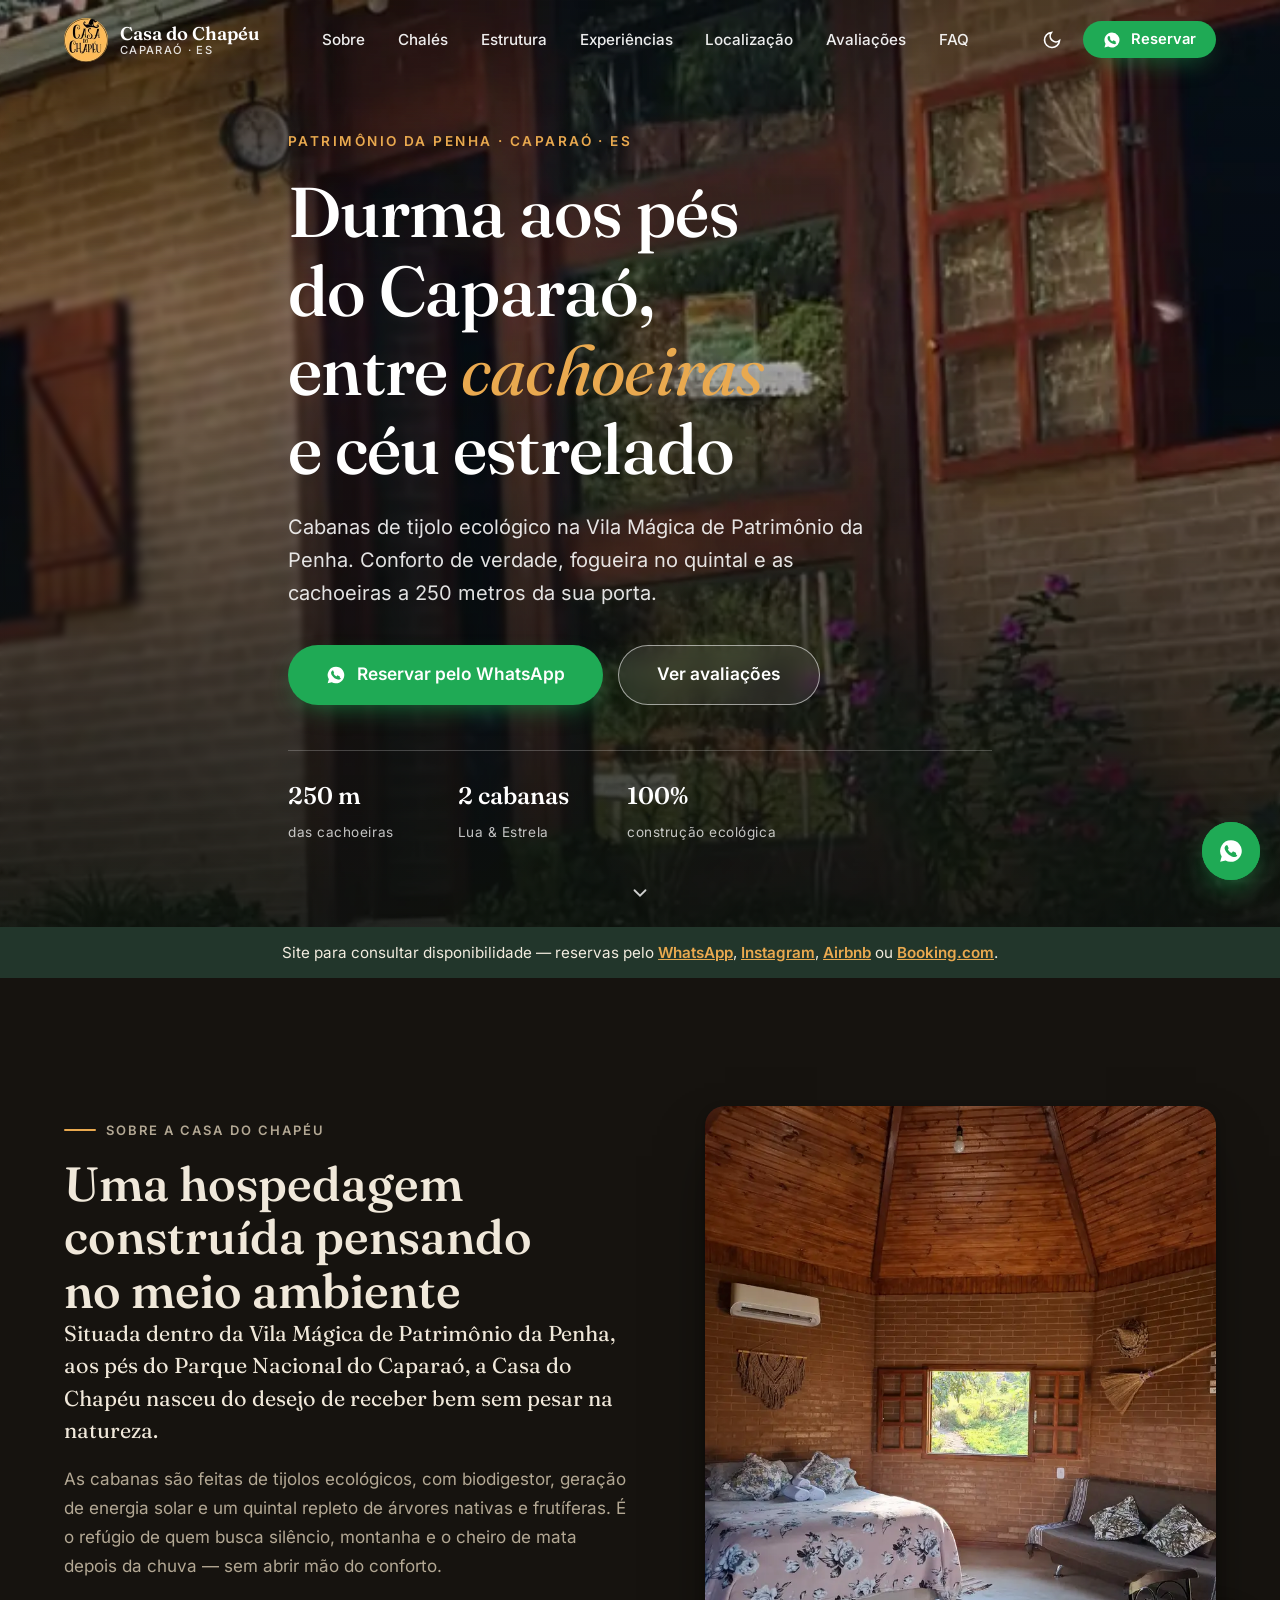
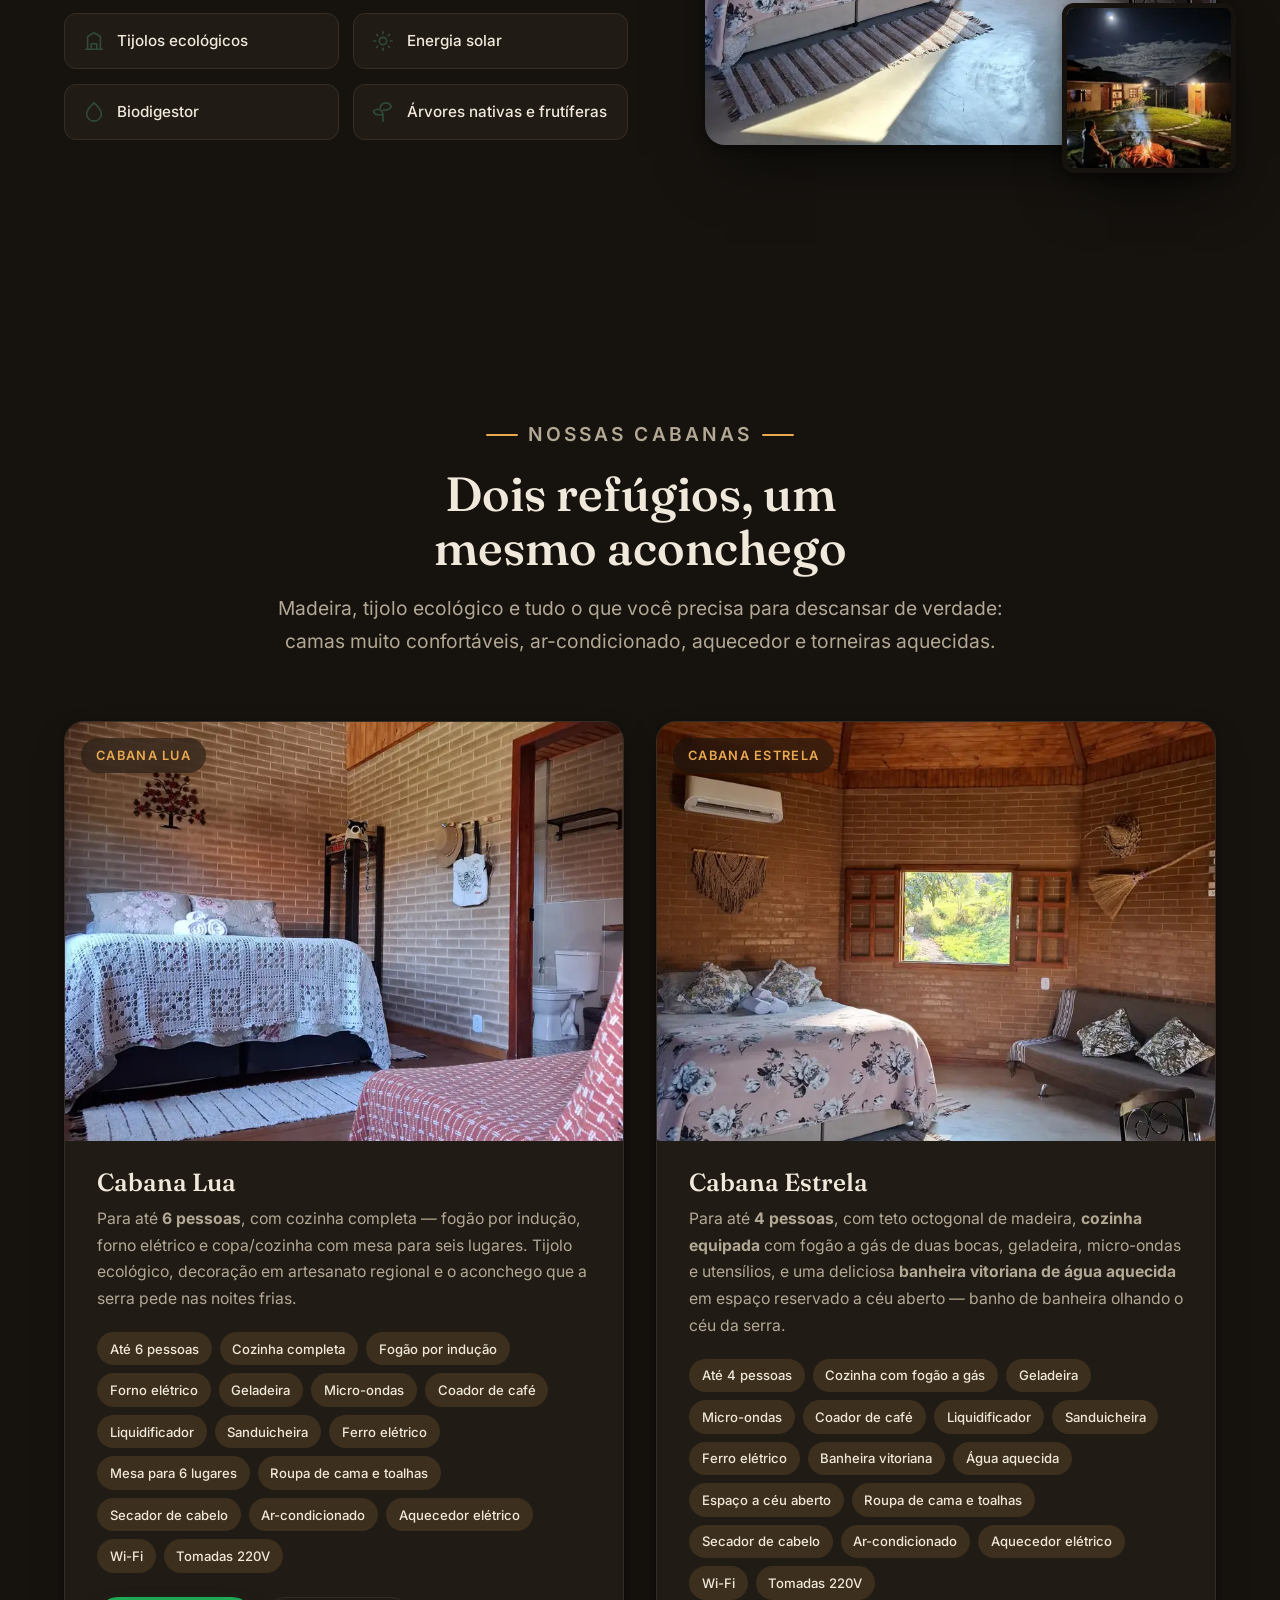
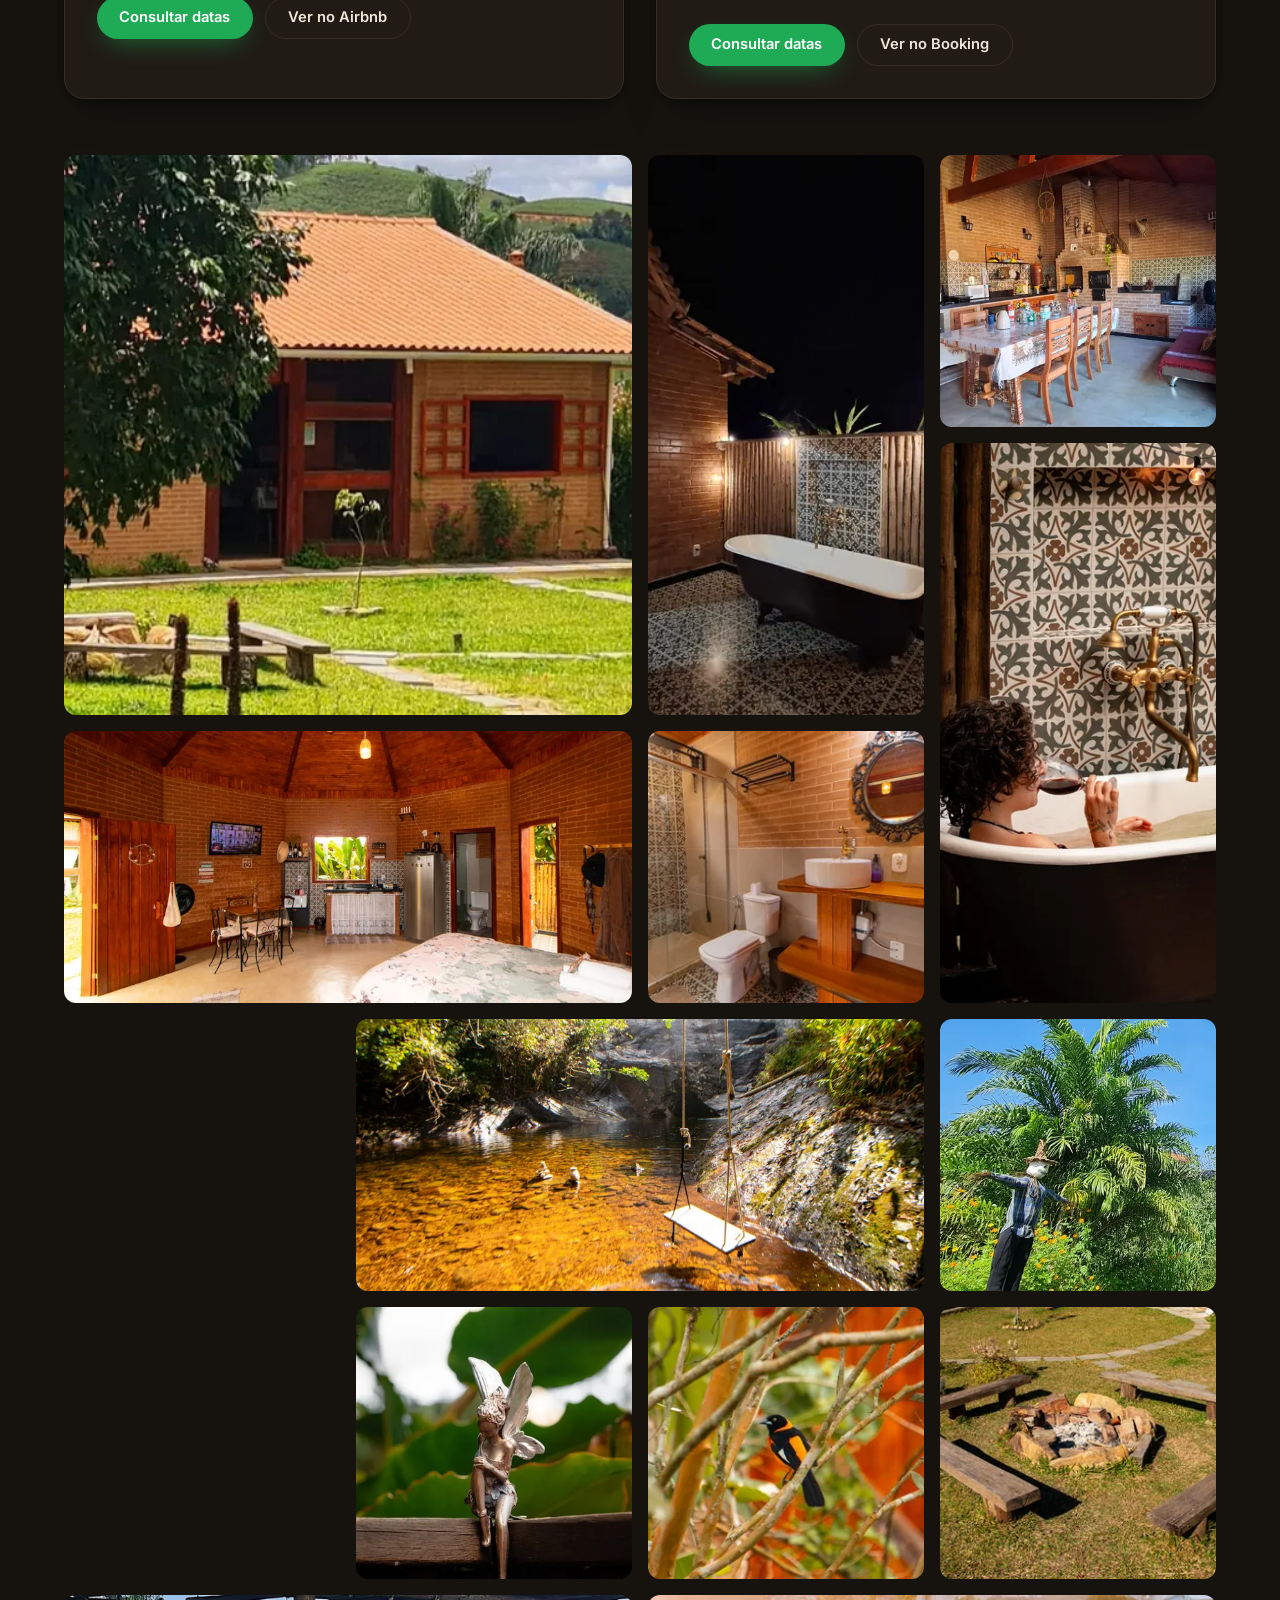
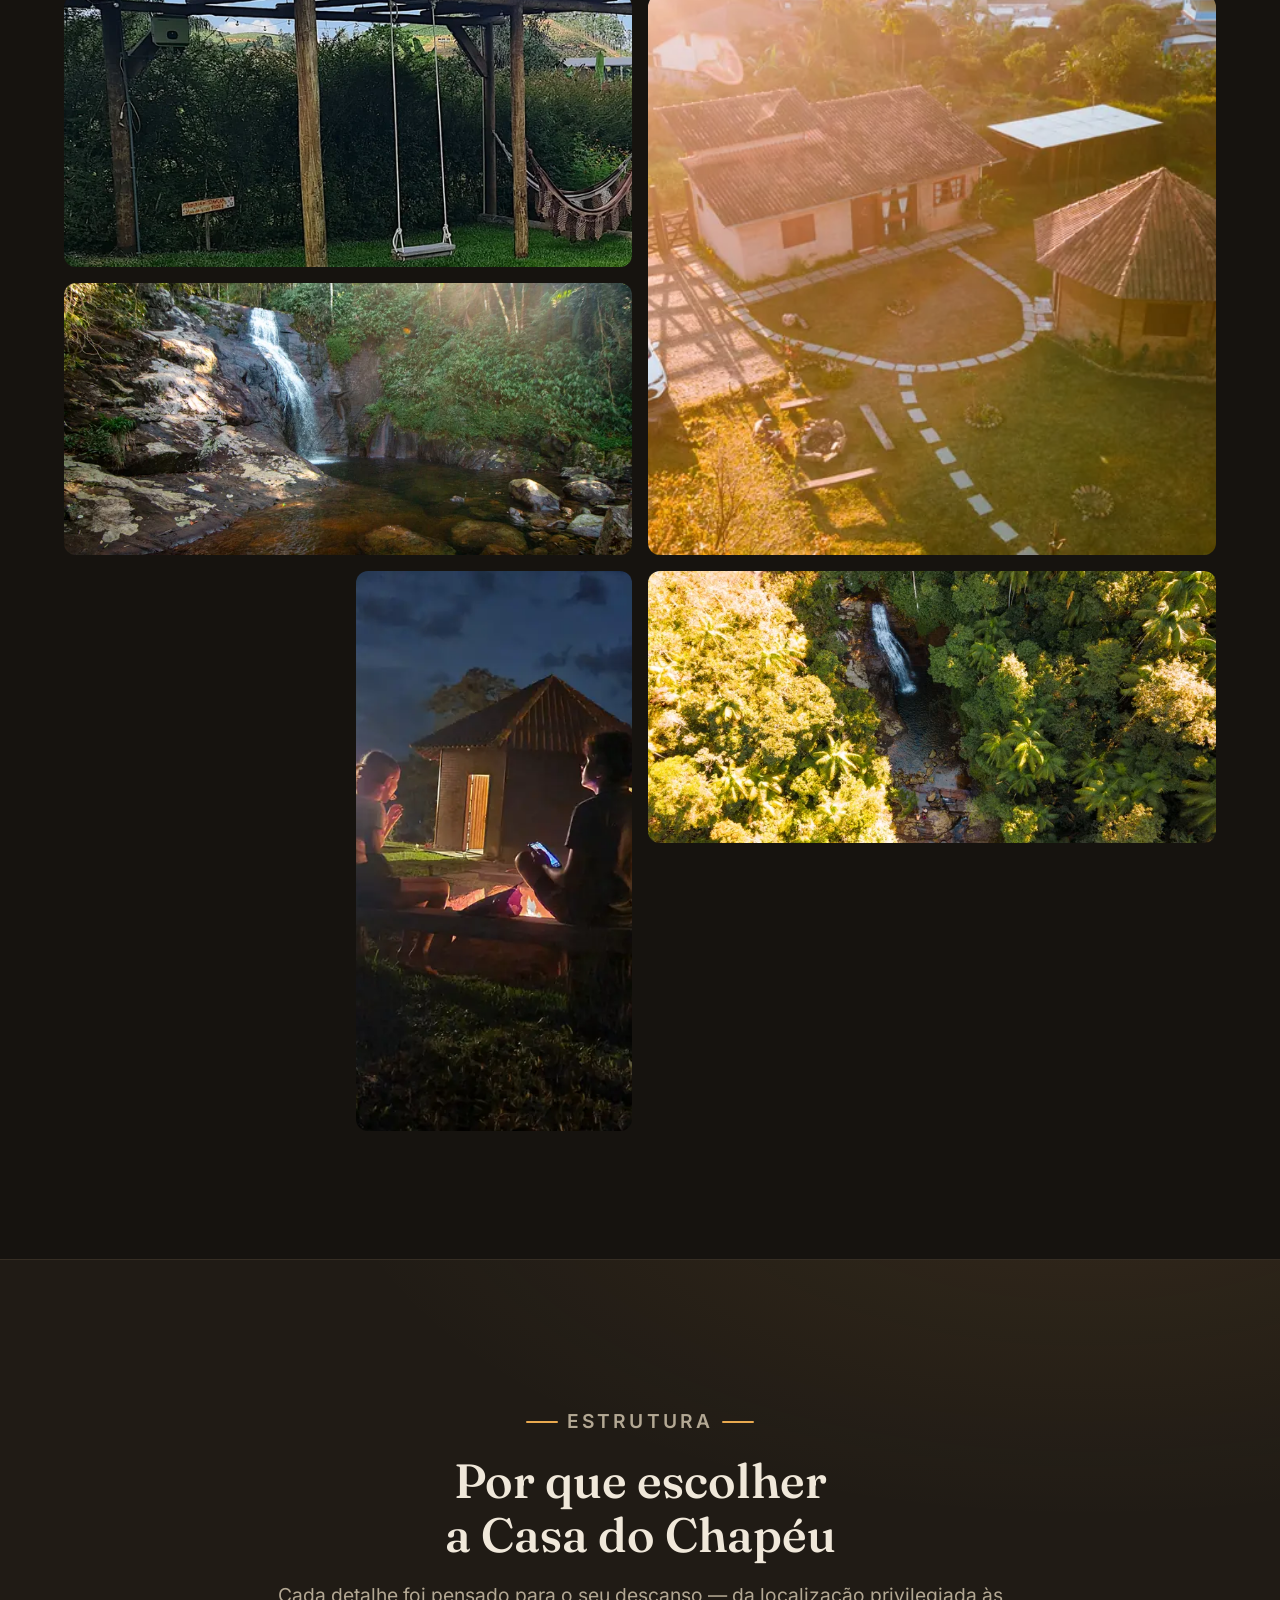
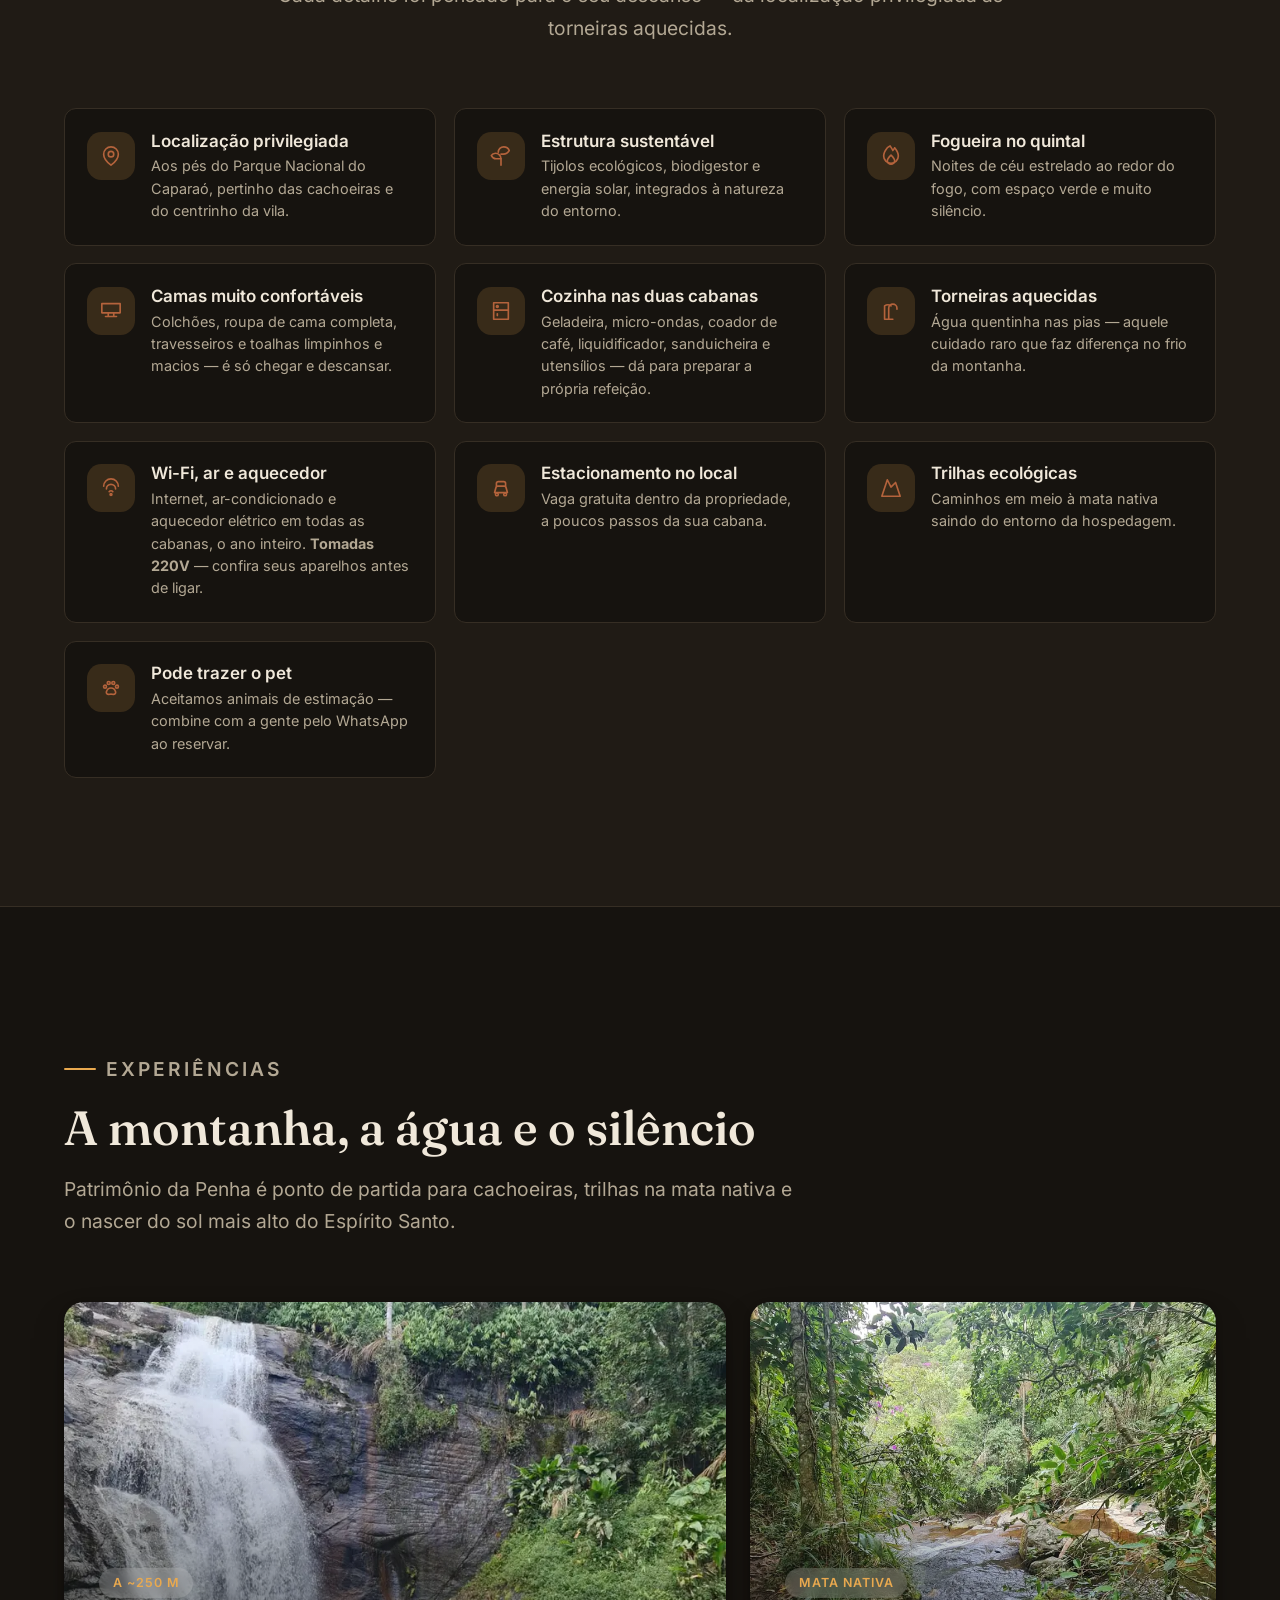
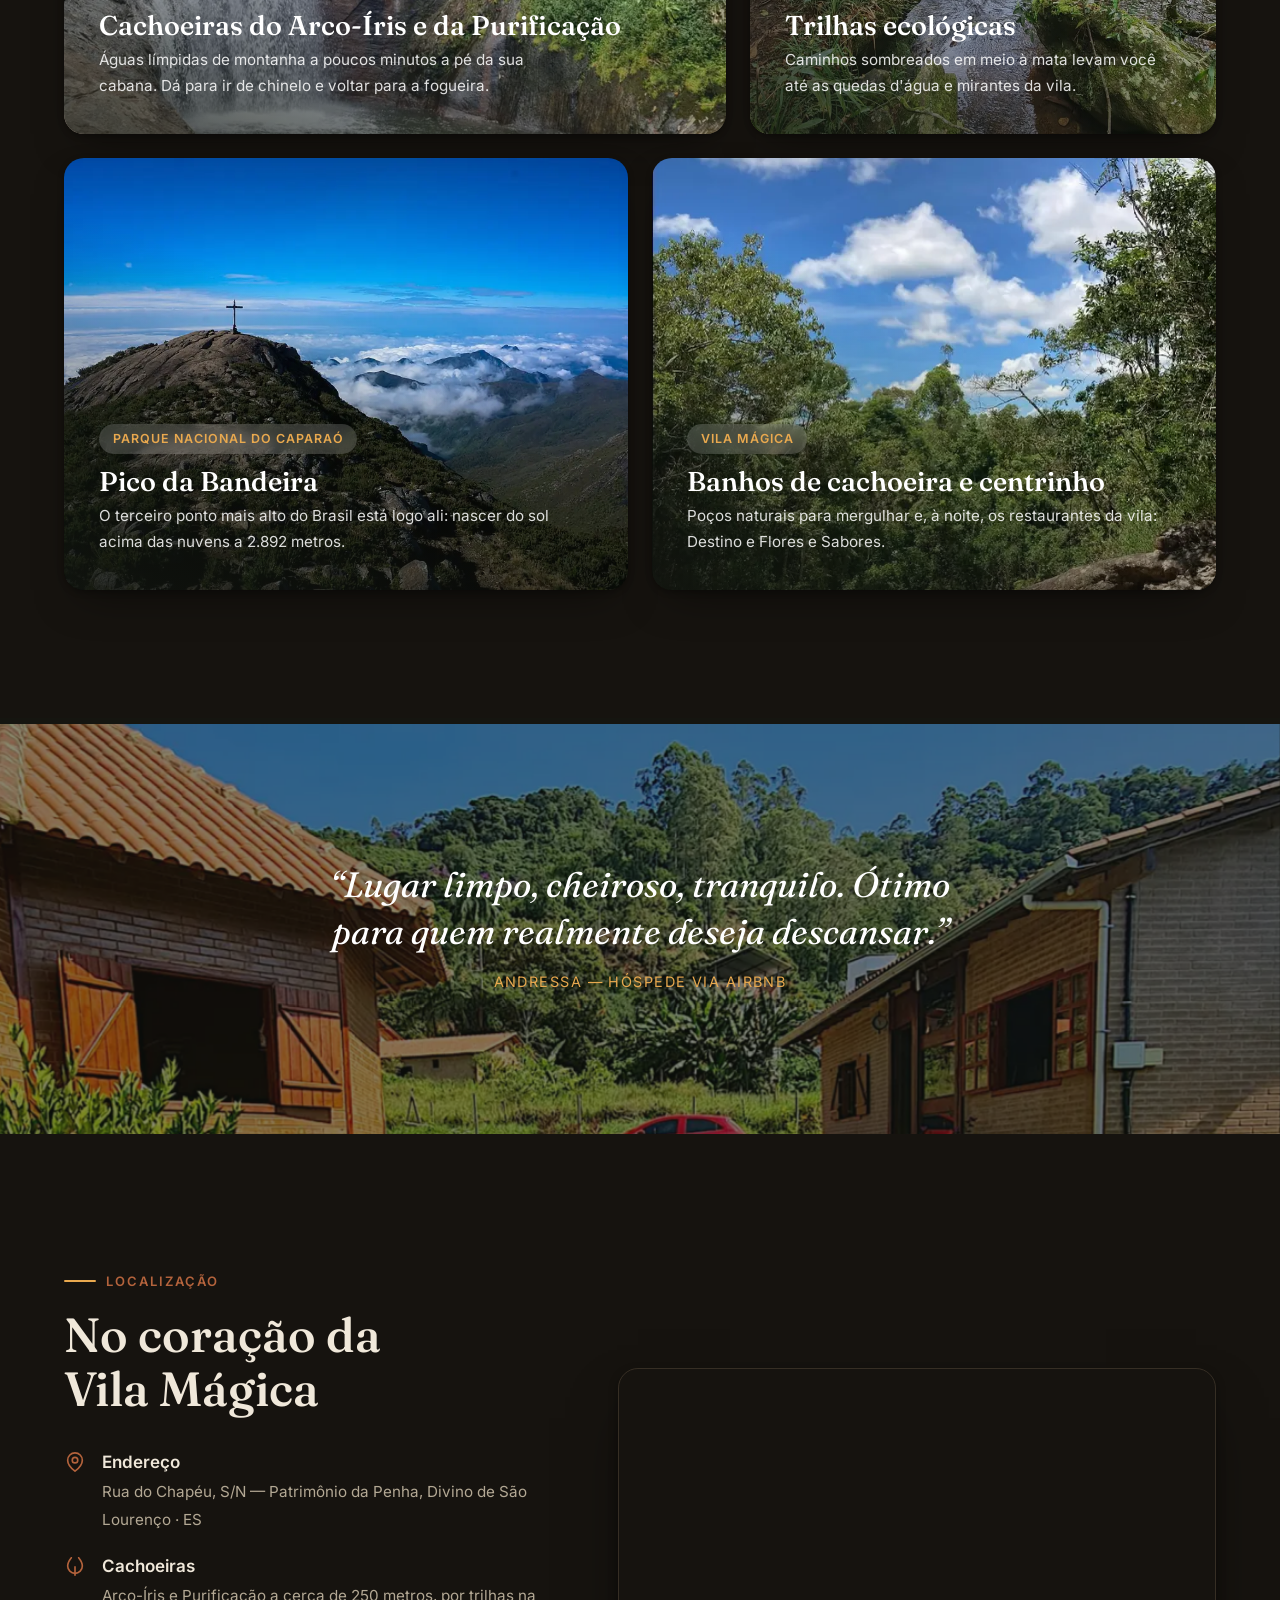
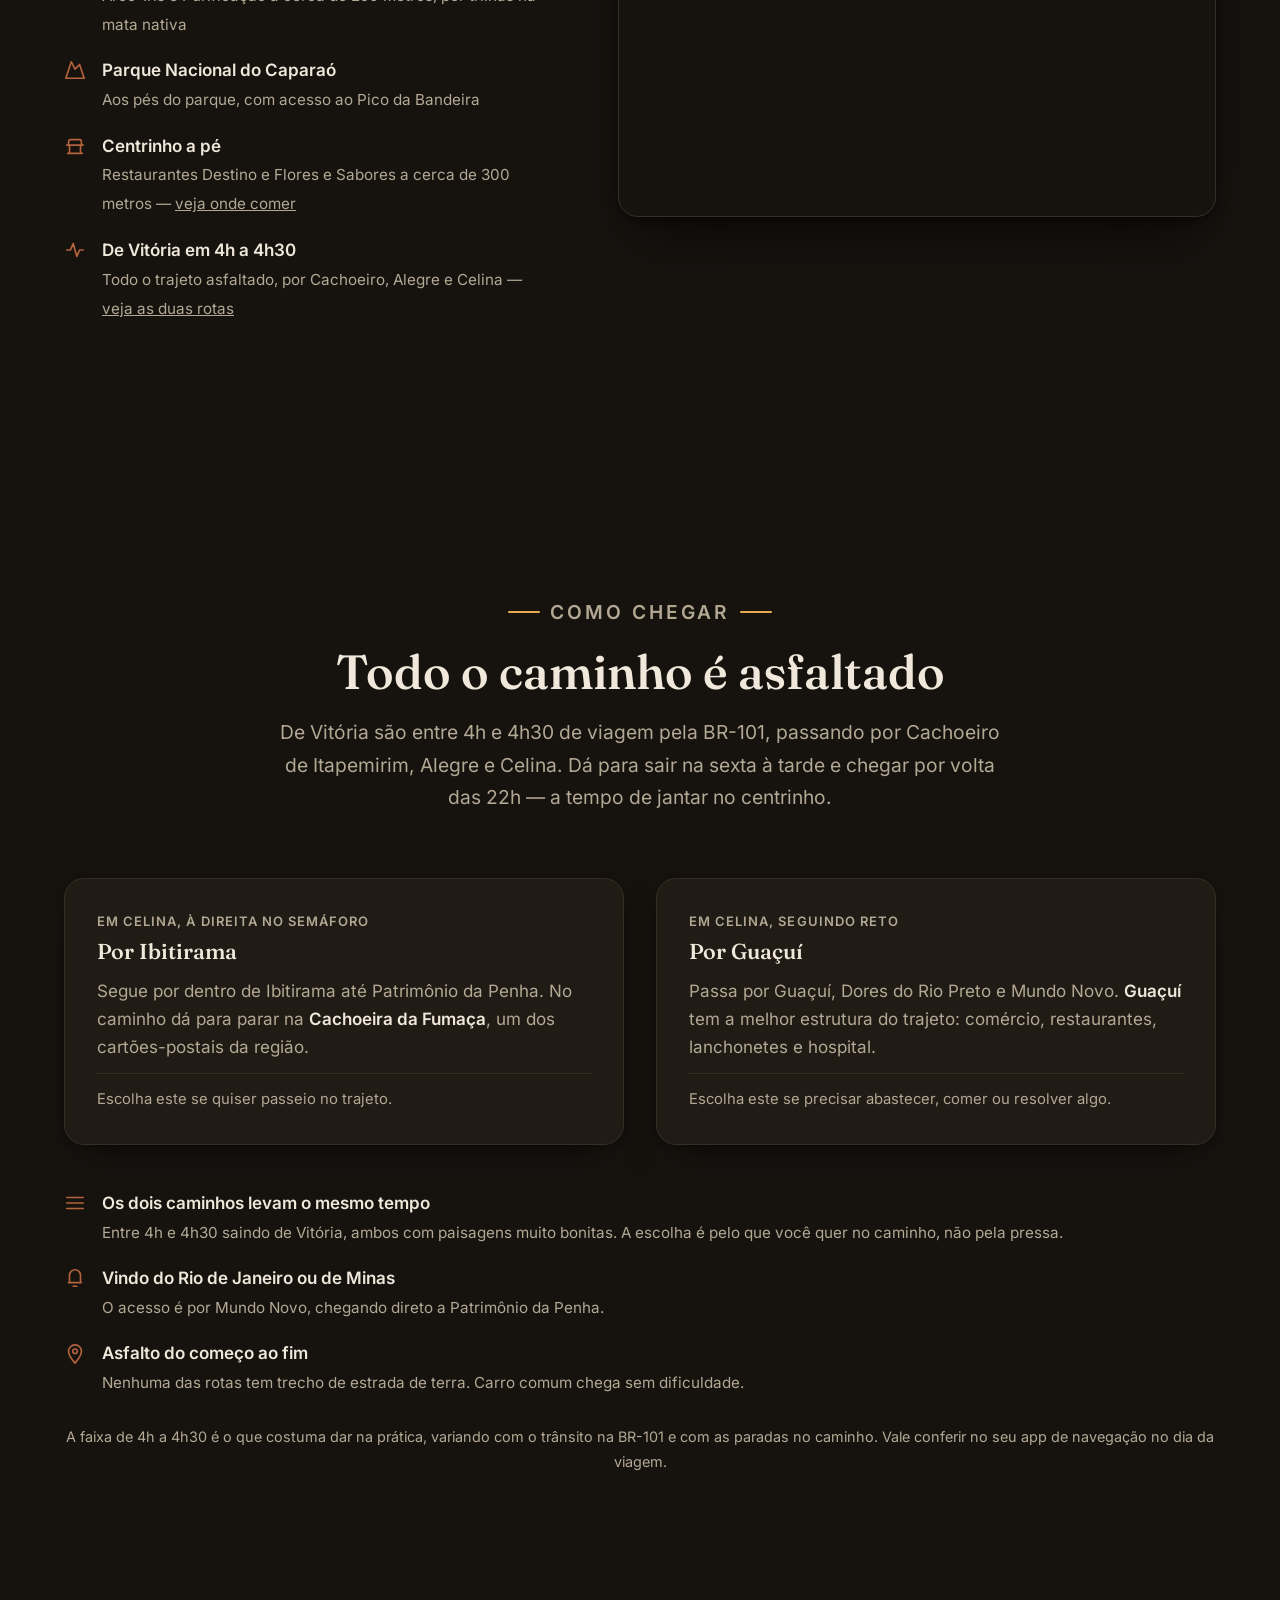
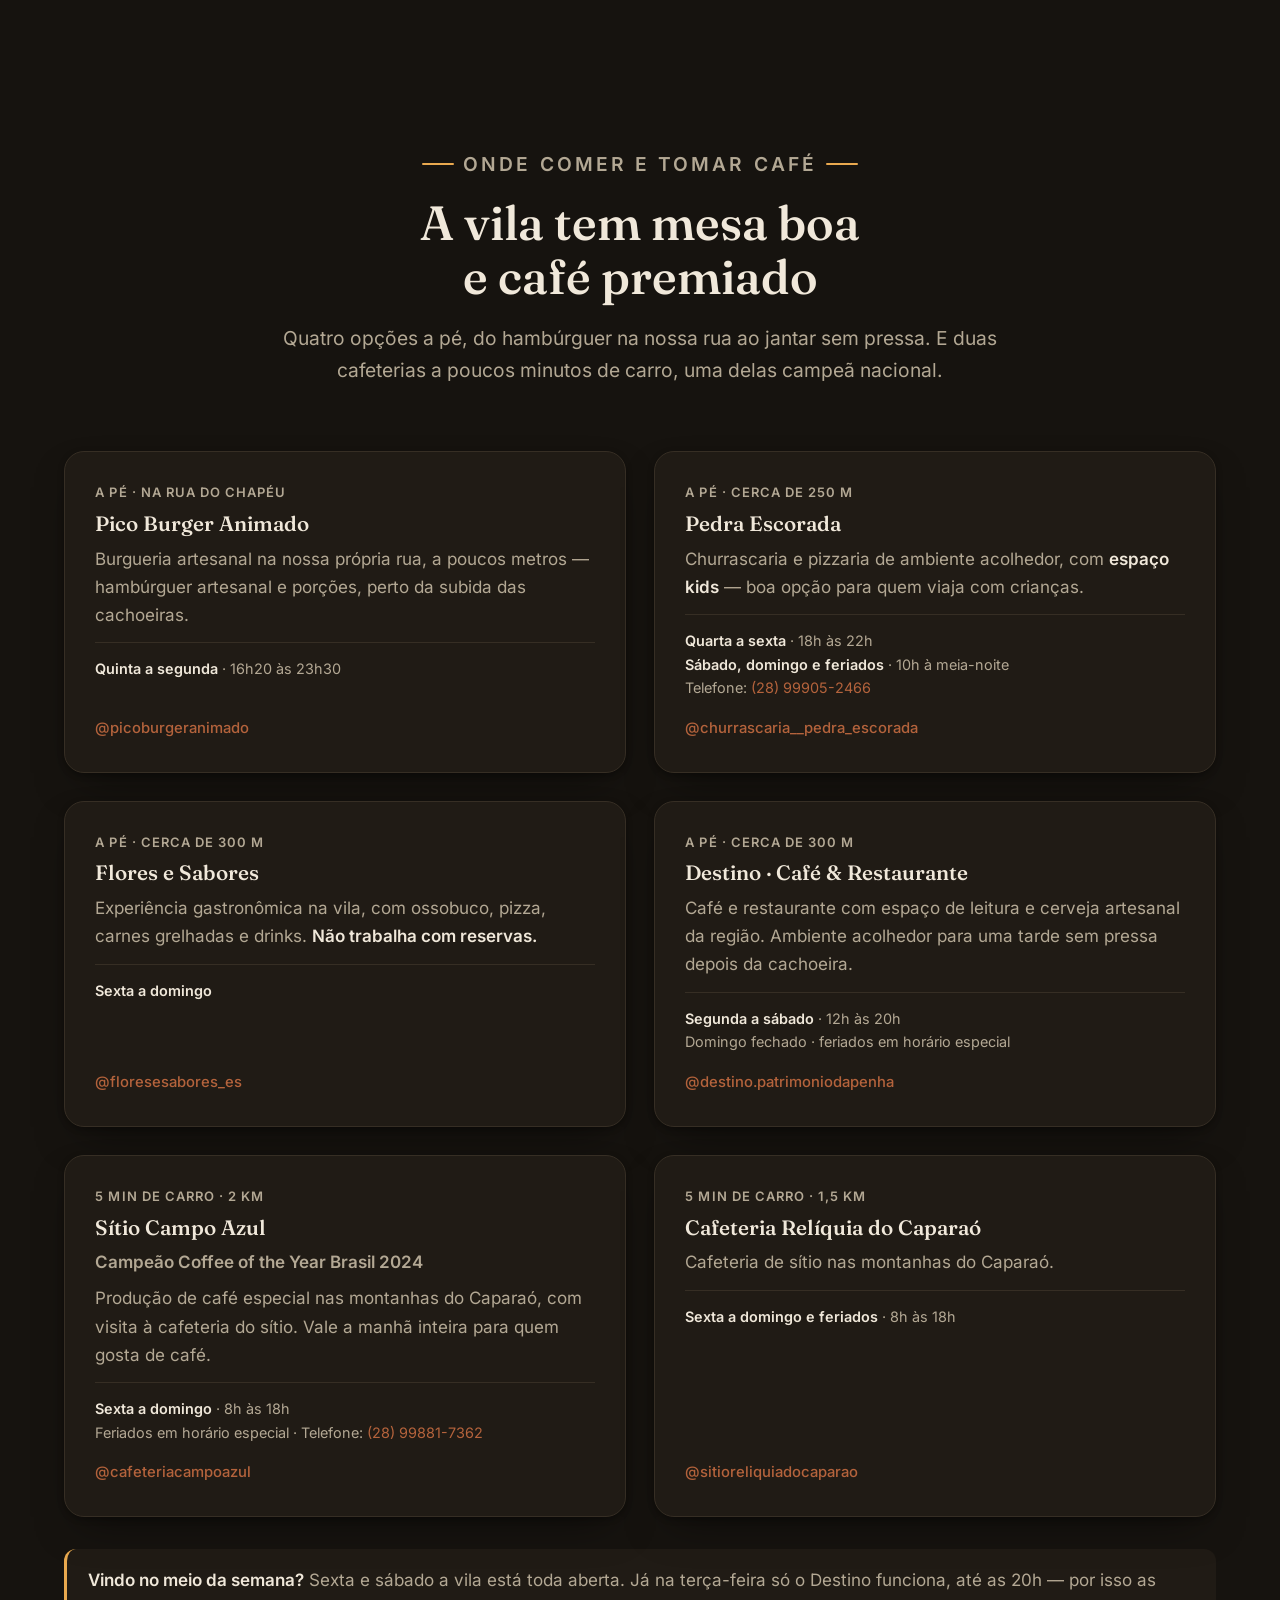
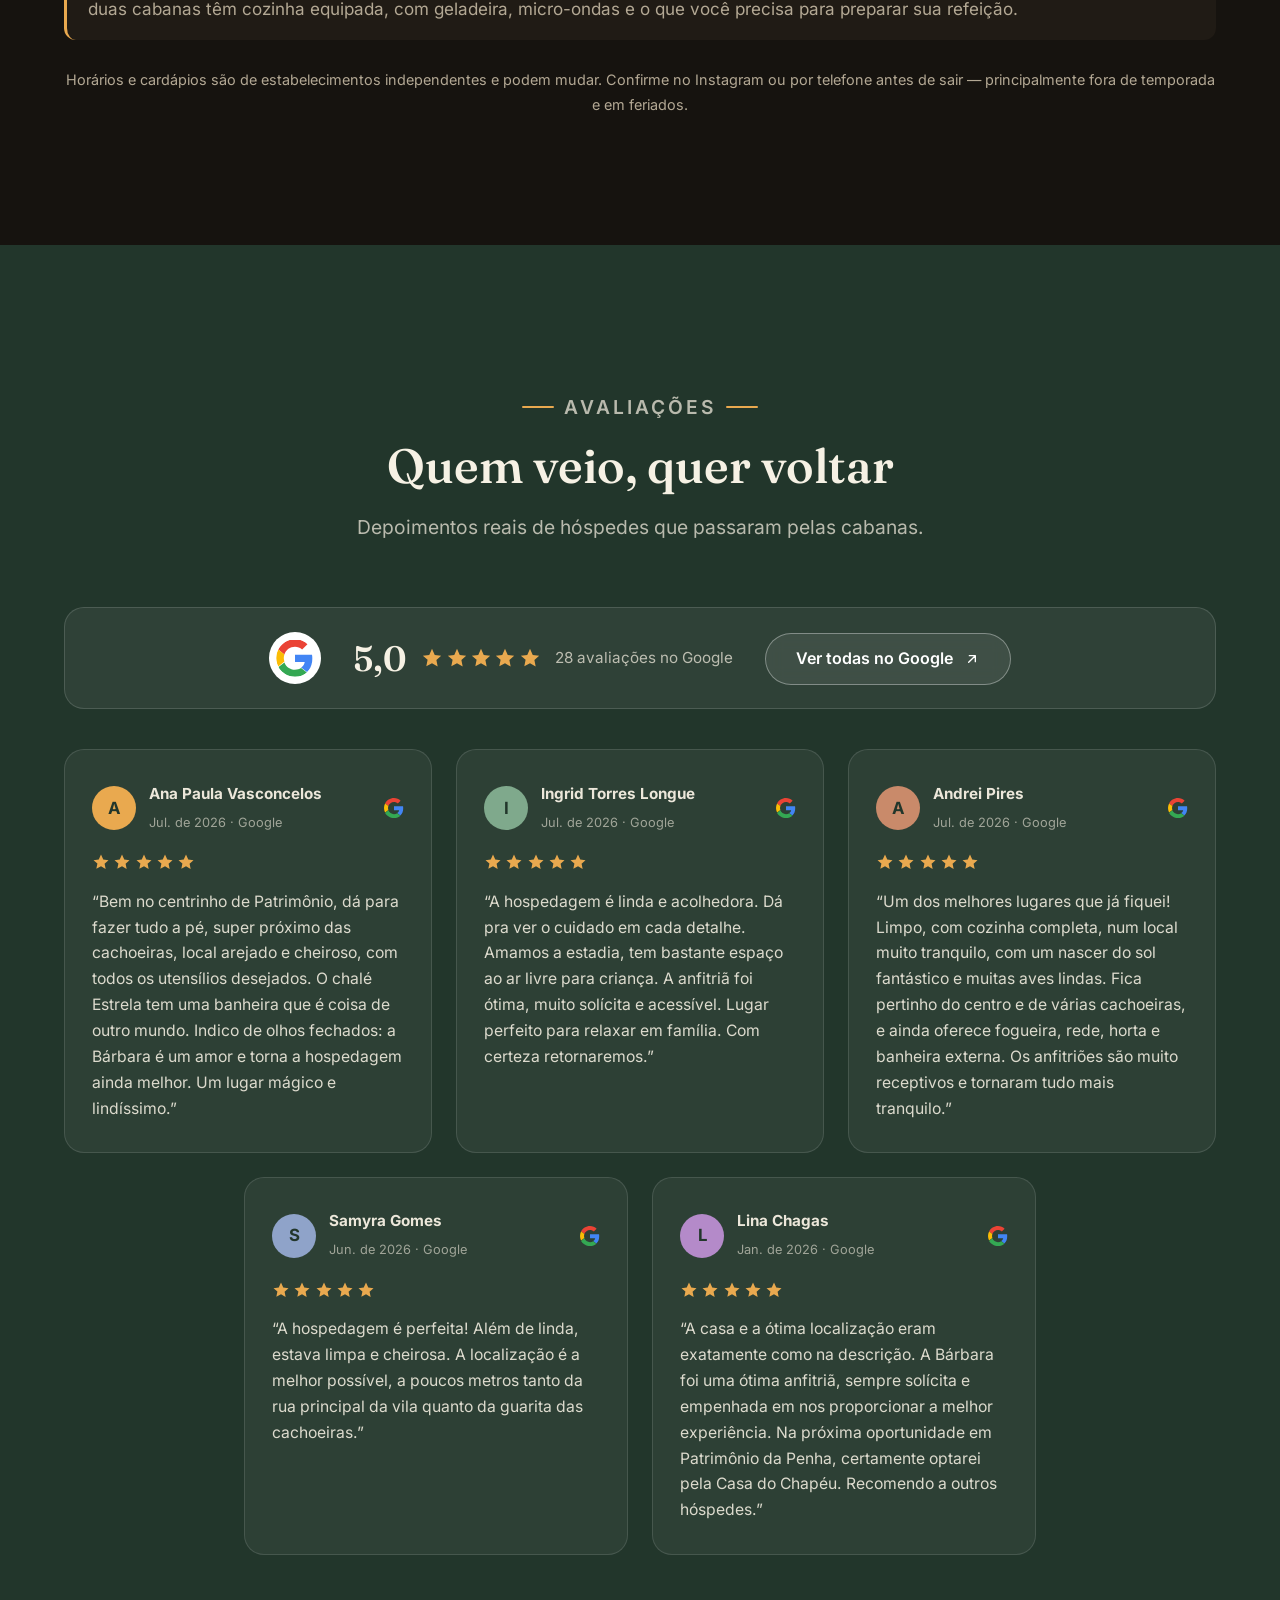
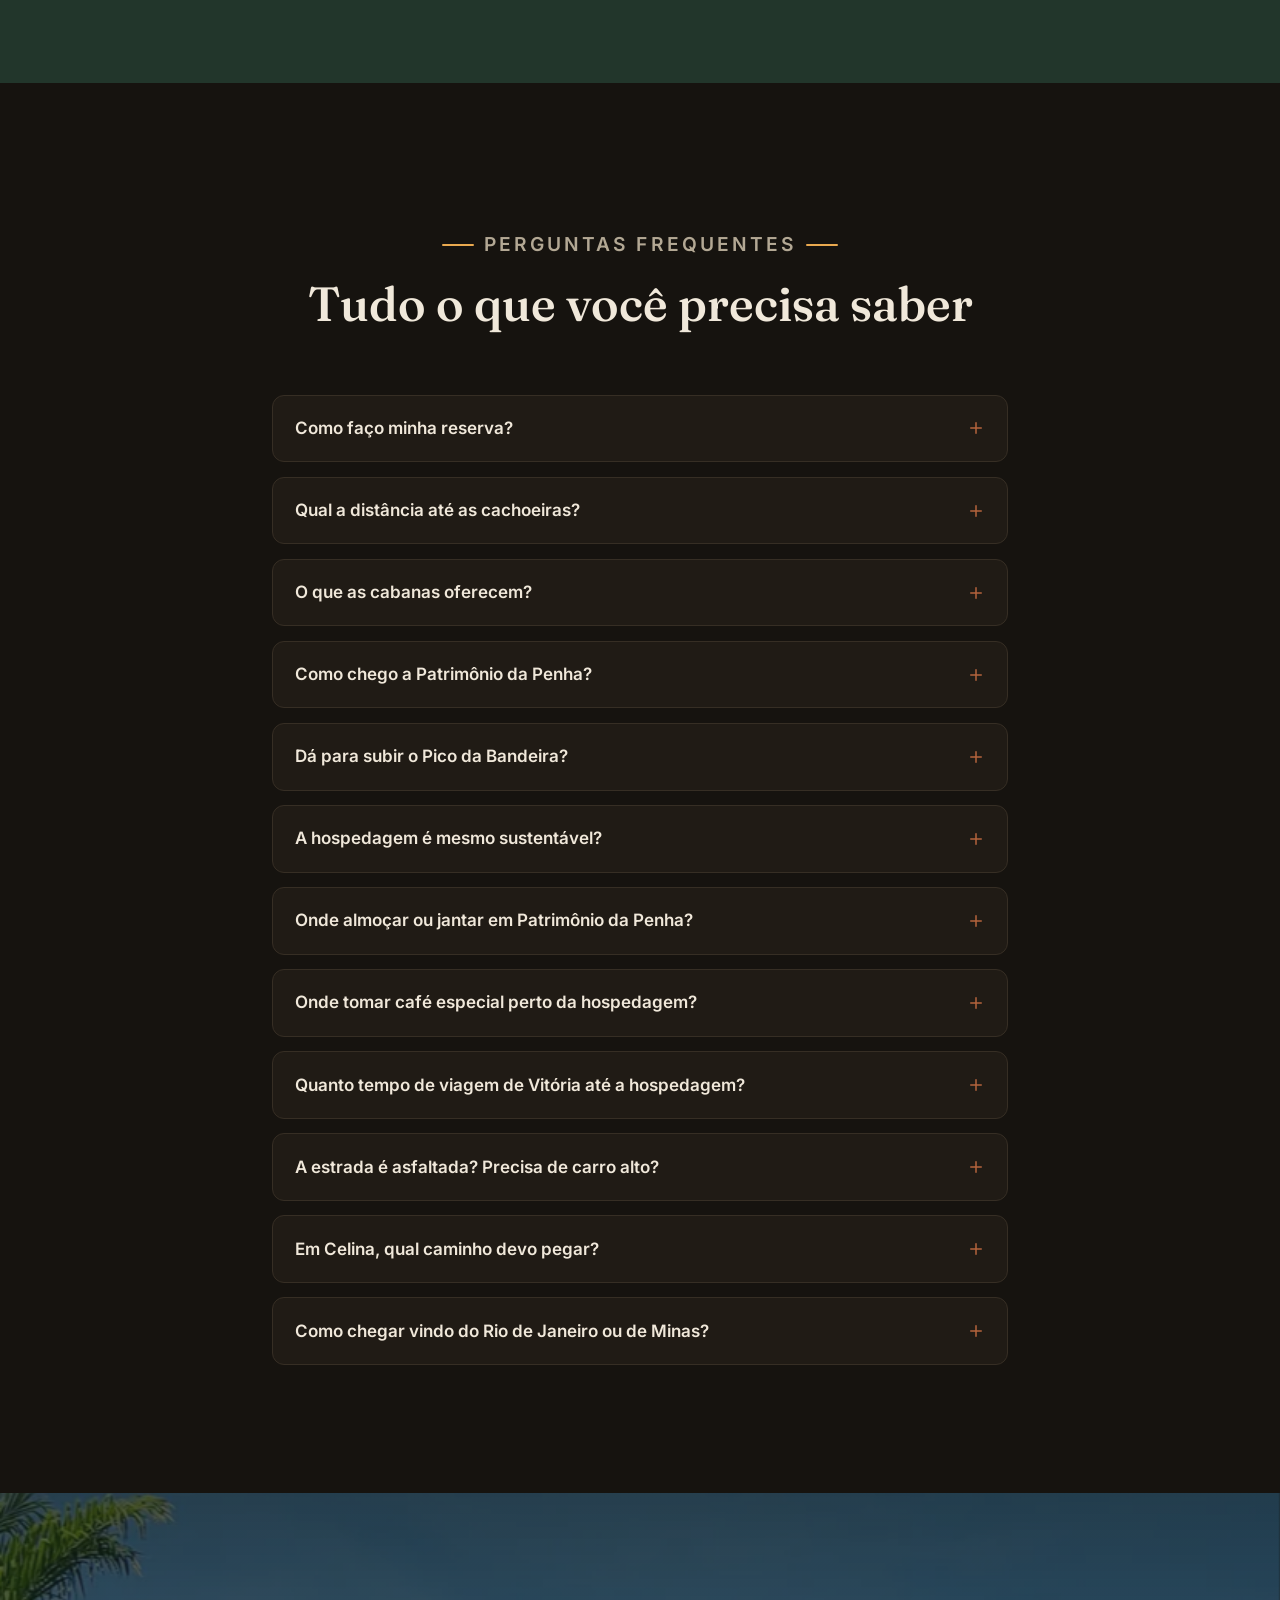
==== index.html @ 9faa7ed3 "style: separa cada eletrodomestico em chip proprio nos cards das cabanas "Coador de cafe, liquidific" ====
<!DOCTYPE html>
<html lang="pt-BR">
<head>
  <meta charset="UTF-8">
  <meta name="viewport" content="width=device-width, initial-scale=1">

  <title>Casa do Chapéu Caparaó — Cabanas Sustentáveis em Patrimônio da Penha, ES</title>
  <meta name="description" content="Cabanas de tijolo ecológico aos pés do Parque Nacional do Caparaó, a 250 m das cachoeiras de Patrimônio da Penha. Conforto, fogueira no quintal, energia solar e natureza. Reserve pelo WhatsApp.">
  <meta name="keywords" content="hospedagem Caparaó, cabanas Patrimônio da Penha, pousada Caparaó ES, chalés Divino de São Lourenço, cachoeiras Caparaó, Pico da Bandeira hospedagem, hospedagem sustentável Espírito Santo">
  <meta name="author" content="Casa do Chapéu Caparaó">
  <meta name="robots" content="index, follow, max-image-preview:large">

  <!-- Geo-tags — SEO local -->
  <meta name="geo.region" content="BR-ES">
  <meta name="geo.placename" content="Patrimônio da Penha, Divino de São Lourenço, Espírito Santo">
  <meta name="geo.position" content="-20.583421;-41.761592">
  <meta name="ICBM" content="-20.583421, -41.761592">
  <link rel="canonical" href="https://www.casadochapeucaparao.com/">

  <!-- Open Graph -->
  <meta property="og:type" content="website">
  <meta property="og:site_name" content="Casa do Chapéu Caparaó">
  <meta property="og:locale" content="pt_BR">
  <meta property="og:title" content="Casa do Chapéu Caparaó — Cabanas Sustentáveis em Patrimônio da Penha, ES">
  <meta property="og:description" content="Cabanas de tijolo ecológico aos pés do Parque Nacional do Caparaó, a 250 m das cachoeiras. Conforto, fogueira no quintal e céu estrelado. Reserve pelo WhatsApp.">
  <meta property="og:url" content="https://www.casadochapeucaparao.com/">
  <meta property="og:image" content="https://www.casadochapeucaparao.com/assets/images/og-image-1200x630.webp">
  <meta property="og:image:width" content="1200">
  <meta property="og:image:height" content="630">
  <meta property="og:image:alt" content="Entrada da Cabana Lua, construída com tijolos ecológicos, na Casa do Chapéu Caparaó">

  <!-- Twitter Cards -->
  <meta name="twitter:card" content="summary_large_image">
  <meta name="twitter:title" content="Casa do Chapéu Caparaó — Cabanas Sustentáveis em Patrimônio da Penha, ES">
  <meta name="twitter:description" content="Cabanas de tijolo ecológico aos pés do Parque Nacional do Caparaó, a 250 m das cachoeiras. Reserve pelo WhatsApp.">
  <meta name="twitter:image" content="https://www.casadochapeucaparao.com/assets/images/og-image-1200x630.webp">

  <!-- Ícones -->
  <link rel="icon" href="assets/images/favicon-32.png" sizes="32x32" type="image/png">
  <link rel="icon" href="assets/images/favicon-192.png" sizes="192x192" type="image/png">
  <link rel="apple-touch-icon" href="assets/images/apple-touch-icon.png">
  <link rel="manifest" href="site.webmanifest">
  <meta name="theme-color" content="#22362b" media="(prefers-color-scheme: light)">
  <meta name="theme-color" content="#16130f" media="(prefers-color-scheme: dark)">

  <!-- Performance: preloads -->
  <link rel="preload" href="assets/fonts/fraunces-latin.woff2" as="font" type="font/woff2" crossorigin>
  <link rel="preload" href="assets/fonts/inter-latin.woff2" as="font" type="font/woff2" crossorigin>
  <!-- A itálica é usada no <em> do h1 do hero. Sem preload ela só é descoberta
       após o parse do CSS, virando o último elo da cadeia crítica. -->
  <link rel="preload" href="assets/fonts/fraunces-italic-latin.woff2" as="font" type="font/woff2" crossorigin>
  <link rel="preload" as="image" href="assets/images/hero-entrada-cabana-lua-1280.webp" imagesrcset="assets/images/hero-entrada-cabana-lua-mobile-828.webp 828w, assets/images/hero-entrada-cabana-lua-1280.webp 1280w, assets/images/hero-entrada-cabana-lua-1920.webp 1920w, assets/images/hero-entrada-cabana-lua-2994.webp 2994w" imagesizes="100vw" fetchpriority="high">

  <link rel="stylesheet" href="styles/main.css">

  <!-- Evita flash de tema errado -->
  <script>
    (() => {
      const saved = localStorage.getItem('cdc-theme');
      const dark = saved ? saved === 'dark' : true;
      document.documentElement.dataset.theme = dark ? 'dark' : 'light';
    })();
  </script>

  <!-- Schema.org / JSON-LD -->
  <script type="application/ld+json">
  {
    "@context": "https://schema.org",
    "@type": "LodgingBusiness",
    "@id": "https://www.casadochapeucaparao.com/#hospedagem",
    "name": "Hospedagem Casa do Chapéu Caparaó",
    "alternateName": "Casa do Chapéu Caparaó",
    "description": "Hospedagem construída pensando no meio ambiente, com cabanas de tijolos ecológicos, biodigestor e energia solar, situada na Vila Mágica de Patrimônio da Penha, aos pés do Parque Nacional do Caparaó, a cerca de 250 metros de cachoeiras.",
    "url": "https://www.casadochapeucaparao.com/",
    "image": [
      "https://www.casadochapeucaparao.com/assets/images/og-image-1200x630.webp",
      "https://www.casadochapeucaparao.com/assets/images/hero-entrada-cabana-lua-1920.webp",
      "https://www.casadochapeucaparao.com/assets/images/quarto-cabana-teto-madeira-1600.webp"
    ],
    "logo": "https://www.casadochapeucaparao.com/assets/images/logo-casa-do-chapeu-400.webp",
    "telephone": "+55 27 98181-1985",
    "address": {
      "@type": "PostalAddress",
      "streetAddress": "Rua do Chapéu, S/N, Patrimônio da Penha",
      "addressLocality": "Divino de São Lourenço",
      "addressRegion": "ES",
      "addressCountry": "BR"
    },
    "sameAs": [
      "https://www.instagram.com/casadochapeu_caparao/",
      "https://www.booking.com/hotel/br/hospedagem-casa-do-chapeu.pt-br.html",
      "https://airbnb.com.br/h/casadochapeu-lua"
    ],
    "amenityFeature": [
      { "@type": "LocationFeatureSpecification", "name": "Wi-Fi", "value": true },
      { "@type": "LocationFeatureSpecification", "name": "Estacionamento", "value": true },
      { "@type": "LocationFeatureSpecification", "name": "Ar-condicionado", "value": true },
      { "@type": "LocationFeatureSpecification", "name": "Aquecedor elétrico", "value": true },
      { "@type": "LocationFeatureSpecification", "name": "Fogueira no quintal", "value": true },
      { "@type": "LocationFeatureSpecification", "name": "Energia solar", "value": true },
      { "@type": "LocationFeatureSpecification", "name": "Aceita animais de estimação", "value": true },
      { "@type": "LocationFeatureSpecification", "name": "Geladeira e micro-ondas nas duas cabanas", "value": true },
      { "@type": "LocationFeatureSpecification", "name": "Coador de café, liquidificador, sanduicheira e ferro elétrico nas duas cabanas", "value": true },
      { "@type": "LocationFeatureSpecification", "name": "Roupa de cama completa, travesseiros e toalhas", "value": true },
      { "@type": "LocationFeatureSpecification", "name": "Secador de cabelo", "value": true },
      { "@type": "LocationFeatureSpecification", "name": "Tomadas 220V", "value": true }
    ],
    "petsAllowed": true,
    "containsPlace": [
      {
        "@type": "Accommodation",
        "name": "Cabana Lua",
        "occupancy": { "@type": "QuantitativeValue", "maxValue": 6, "unitText": "pessoas" },
        "amenityFeature": [
          { "@type": "LocationFeatureSpecification", "name": "Cozinha completa com fogão por indução e forno elétrico", "value": true },
          { "@type": "LocationFeatureSpecification", "name": "Copa/cozinha com mesa para 6 lugares", "value": true }
        ]
      },
      {
        "@type": "Accommodation",
        "name": "Cabana Estrela",
        "occupancy": { "@type": "QuantitativeValue", "maxValue": 4, "unitText": "pessoas" },
        "amenityFeature": [
          { "@type": "LocationFeatureSpecification", "name": "Banheira vitoriana com água aquecida a céu aberto", "value": true },
          { "@type": "LocationFeatureSpecification", "name": "Cozinha equipada com fogão a gás de duas bocas e utensílios (sem forno)", "value": true }
        ]
      }
    ],
    "tourBookingPage": "https://wa.me/5527981811985",
    "priceRange": "$$",
    "hasMap": "https://www.google.com/maps/place/Hospedagem+Casa+do+Chapéu+Caparaó/@-20.583421,-41.761592",
    "geo": {
      "@type": "GeoCoordinates",
      "latitude": -20.583421,
      "longitude": -41.761592
    },
    "aggregateRating": {
      "@type": "AggregateRating",
      "ratingValue": "5.0",
      "reviewCount": "28",
      "bestRating": "5"
    },
    "review": [
      {
        "@type": "Review",
        "author": { "@type": "Person", "name": "Samyra Gomes" },
        "datePublished": "2026-06",
        "reviewRating": { "@type": "Rating", "ratingValue": "5", "bestRating": "5" },
        "reviewBody": "A hospedagem é perfeita! Além de linda, estava limpa e cheirosa. A localização é a melhor possível, a poucos metros tanto da rua principal da vila quanto da guarita das cachoeiras."
      },
      {
        "@type": "Review",
        "author": { "@type": "Person", "name": "Lina Chagas" },
        "datePublished": "2026-01",
        "reviewRating": { "@type": "Rating", "ratingValue": "5", "bestRating": "5" },
        "reviewBody": "A casa e a ótima localização eram exatamente como na descrição. A Bárbara foi uma ótima anfitriã, sempre solícita e empenhada em nos proporcionar a melhor experiência. Recomendo a outros hóspedes."
      },
      {
        "@type": "Review",
        "author": { "@type": "Person", "name": "Larissa Macedo" },
        "datePublished": "2025-11",
        "reviewRating": { "@type": "Rating", "ratingValue": "5", "bestRating": "5" },
        "reviewBody": "Dias incríveis na hospedagem da Bárbara. Ficamos hospedados na casa Lua. O quarto era bem espaçoso, cama confortável, tudo limpo e organizado. A área externa era uma delícia, com um pé de jabuticaba recheado."
      },
      {
        "@type": "Review",
        "author": { "@type": "Person", "name": "Sarad Elizabeth" },
        "datePublished": "2025-07",
        "reviewRating": { "@type": "Rating", "ratingValue": "5", "bestRating": "5" },
        "reviewBody": "Os anfitriões Judson e Bárbara me receberam muito bem, deram várias dicas de passeios. A hospedagem foi maravilhosa, super aconchegante, tudo muito lindo e limpo. A banheira maravilhosa, super diferente. Super indico!"
      },
      {
        "@type": "Review",
        "author": { "@type": "Person", "name": "Bruno Carneiro" },
        "datePublished": "2026-01",
        "reviewRating": { "@type": "Rating", "ratingValue": "4", "bestRating": "5" },
        "reviewBody": "Excelente cabana para hospedagem, tudo bem organizado e confortável para descanso e aproveitar da beleza da natureza em Patrimônio da Penha."
      }
    ]
  }
  </script>
  <script type="application/ld+json">
  {
    "@context": "https://schema.org",
    "@type": "FAQPage",
    "mainEntity": [
      {
        "@type": "Question",
        "name": "Como faço minha reserva na Casa do Chapéu Caparaó?",
        "acceptedAnswer": { "@type": "Answer", "text": "As reservas são feitas diretamente pelo WhatsApp, pelo Instagram @casadochapeu_caparao, pelo Airbnb ou pelo Booking.com. O site serve para consultar disponibilidade e conhecer a estrutura." }
      },
      {
        "@type": "Question",
        "name": "Qual a distância até as cachoeiras?",
        "acceptedAnswer": { "@type": "Answer", "text": "A hospedagem fica a cerca de 250 metros da Cachoeira do Arco-Íris e da Cachoeira da Purificação, acessadas por trilhas em meio à mata nativa. Ainda em Patrimônio da Penha há o Poço Beija-Flor, a Cachoeira do Balanço e o Poço da Consciência. A cerca de 10 km, aproximadamente 15 minutos de carro, ficam a Cachoeira do Granito e a Cachoeira Jacutinga." }
      },
      {
        "@type": "Question",
        "name": "O que as cabanas oferecem?",
        "acceptedAnswer": { "@type": "Answer", "text": "A Cabana Lua recebe até 6 pessoas e tem cozinha completa com fogão por indução, forno elétrico e copa/cozinha com mesa para seis lugares. A Cabana Estrela recebe até 4 pessoas e tem cozinha equipada com fogão a gás de duas bocas e utensílios, sem forno, e banheira vitoriana de água aquecida em espaço reservado a céu aberto. As duas têm geladeira, micro-ondas, coador de café, liquidificador, sanduicheira e ferro elétrico, além de roupa de cama completa, travesseiros, toalhas e secador de cabelo. Ambas são de tijolos ecológicos, com ar-condicionado, aquecedor elétrico, camas muito confortáveis, torneiras aquecidas, Wi-Fi e estacionamento. As tomadas são 220V. No quintal há fogueira, jardim e árvores frutíferas." }
      },
      {
        "@type": "Question",
        "name": "Onde fica a Casa do Chapéu Caparaó?",
        "acceptedAnswer": { "@type": "Answer", "text": "Na Rua do Chapéu, S/N, na vila de Patrimônio da Penha, distrito de Divino de São Lourenço - ES, aos pés do Parque Nacional do Caparaó, pertinho do centrinho e dos restaurantes da vila." }
      },
      {
        "@type": "Question",
        "name": "Dá para subir o Pico da Bandeira a partir da hospedagem?",
        "acceptedAnswer": { "@type": "Answer", "text": "Sim. A hospedagem fica próxima ao Parque Nacional do Caparaó e ao acesso capixaba do Pico da Bandeira, um dos pontos mais altos do Brasil." }
      },
      {
        "@type": "Question",
        "name": "A hospedagem é sustentável?",
        "acceptedAnswer": { "@type": "Answer", "text": "Sim. A Casa do Chapéu foi construída pensando no meio ambiente: cabanas de tijolos ecológicos, biodigestor, geração de energia solar e plantio de árvores nativas e frutíferas." }
      },
      {
        "@type": "Question",
        "name": "Quanto tempo de viagem de Vitória até a Casa do Chapéu?",
        "acceptedAnswer": { "@type": "Answer", "text": "Entre 4h e 4h30 saindo de Vitória pela BR-101, passando por Cachoeiro de Itapemirim, Alegre e Celina. Dá para sair na sexta à tarde e chegar por volta das 22h, a tempo de jantar nos restaurantes do centrinho da vila." }
      },
      {
        "@type": "Question",
        "name": "A estrada até Patrimônio da Penha é asfaltada?",
        "acceptedAnswer": { "@type": "Answer", "text": "Sim, todo o trajeto é asfaltado. Nenhuma das rotas tem trecho de estrada de terra, e carro comum chega sem dificuldade." }
      },
      {
        "@type": "Question",
        "name": "Qual o melhor caminho a partir de Celina?",
        "acceptedAnswer": { "@type": "Answer", "text": "Em Celina há dois caminhos, ambos asfaltados e levando entre 4h e 4h30 no total desde Vitória. Virando à direita no semáforo, o trajeto passa por dentro de Ibitirama e permite parar na Cachoeira da Fumaça. Seguindo reto, o caminho passa por Guaçuí, Dores do Rio Preto e Mundo Novo. Guaçuí tem a melhor estrutura do trajeto, com comércio, restaurantes, lanchonetes e hospital." }
      },
      {
        "@type": "Question",
        "name": "Como chegar vindo do Rio de Janeiro ou de Minas Gerais?",
        "acceptedAnswer": { "@type": "Answer", "text": "Vindo do Rio de Janeiro e de parte de Minas Gerais, o acesso é por Mundo Novo, chegando direto a Patrimônio da Penha." }
      },
      {
        "@type": "Question",
        "name": "Onde almoçar ou jantar em Patrimônio da Penha?",
        "acceptedAnswer": { "@type": "Answer", "text": "Dá para ir a pé a quatro opções. Na própria Rua do Chapéu, a poucos metros, fica o Pico Burger Animado, com hambúrguer artesanal e porções, aberto de quinta a segunda das 16h20 às 23h30. A cerca de 250 metros fica a Pedra Escorada, churrascaria e pizzaria com espaço kids. E a cerca de 300 metros, no centrinho, ficam o Flores e Sabores, com experiência gastronômica de sexta a domingo e sem reservas, e o Destino Café e Restaurante, com espaço de leitura e cerveja artesanal da região." }
      },
      {
        "@type": "Question",
        "name": "Onde tomar café especial perto da hospedagem?",
        "acceptedAnswer": { "@type": "Answer", "text": "O Sítio Campo Azul, campeão do Coffee of the Year Brasil 2024, fica a 2 km da Casa do Chapéu, cerca de 5 minutos de carro, e produz café especial nas montanhas do Caparaó. A Cafeteria Relíquia do Caparaó fica a 1,5 km, também a 5 minutos de carro, e abre de sexta a domingo e feriados, das 8h às 18h." }
      }
    ]
  }
  </script>
  <script type="application/ld+json">
  {
    "@context": "https://schema.org",
    "@type": "ItemList",
    "name": "Atrações turísticas próximas à Casa do Chapéu Caparaó",
    "itemListElement": [
      {
        "@type": "ListItem",
        "position": 1,
        "item": {
          "@type": "TouristAttraction",
          "name": "Cachoeira da Purificação",
          "description": "Cachoeira de águas límpidas em meio à mata nativa, a cerca de 250 metros da Casa do Chapéu, em Patrimônio da Penha.",
          "touristType": "Ecoturismo",
          "isAccessibleForFree": true,
          "address": { "@type": "PostalAddress", "addressLocality": "Divino de São Lourenço", "addressRegion": "ES", "addressCountry": "BR" }
        }
      },
      {
        "@type": "ListItem",
        "position": 2,
        "item": {
          "@type": "TouristAttraction",
          "name": "Cachoeira do Arco-Íris",
          "description": "Cachoeira acessada por trilha na mata nativa, a poucos minutos a pé da hospedagem.",
          "touristType": "Ecoturismo",
          "isAccessibleForFree": true,
          "address": { "@type": "PostalAddress", "addressLocality": "Divino de São Lourenço", "addressRegion": "ES", "addressCountry": "BR" }
        }
      },
      {
        "@type": "ListItem",
        "position": 3,
        "item": {
          "@type": "TouristAttraction",
          "name": "Pico da Bandeira",
          "description": "Terceiro ponto mais alto do Brasil, a 2.892 metros de altitude, no Parque Nacional do Caparaó. Famoso pelo nascer do sol acima das nuvens.",
          "touristType": "Montanhismo",
          "geo": { "@type": "GeoCoordinates", "latitude": -20.433889, "longitude": -41.796944 },
          "address": { "@type": "PostalAddress", "addressRegion": "ES", "addressCountry": "BR" }
        }
      },
      {
        "@type": "ListItem",
        "position": 4,
        "item": {
          "@type": "TouristAttraction",
          "name": "Parque Nacional do Caparaó",
          "description": "Unidade de conservação na Serra do Caparaó, com trilhas, cachoeiras e o Pico da Bandeira. A Casa do Chapéu fica aos pés do parque.",
          "touristType": "Ecoturismo",
          "address": { "@type": "PostalAddress", "addressRegion": "ES", "addressCountry": "BR" }
        }
      }
    ]
  }
  </script>
  <script type="application/ld+json">
  {
    "@context": "https://schema.org",
    "@type": "BreadcrumbList",
    "itemListElement": [
      { "@type": "ListItem", "position": 1, "name": "Início", "item": "https://www.casadochapeucaparao.com/" },
      { "@type": "ListItem", "position": 2, "name": "Chalés", "item": "https://www.casadochapeucaparao.com/#chales" },
      { "@type": "ListItem", "position": 3, "name": "Experiências", "item": "https://www.casadochapeucaparao.com/#experiencia" },
      { "@type": "ListItem", "position": 4, "name": "Localização", "item": "https://www.casadochapeucaparao.com/#localizacao" },
      { "@type": "ListItem", "position": 5, "name": "Avaliações", "item": "https://www.casadochapeucaparao.com/#avaliacoes" }
    ]
  }
  </script>
</head>
<body>

  <a class="skip-link" href="#conteudo">Pular para o conteúdo</a>

  <!-- ===================== HEADER ===================== -->
  <header class="site-header" id="siteHeader">
    <div class="container bar">
      <a class="brand" href="#inicio">
        <img src="assets/images/marca-88.webp" alt="" width="44" height="44" fetchpriority="high" decoding="async">
        <span class="brand-name">Casa do Chapéu<small>Caparaó · ES</small></span>
      </a>

      <nav class="primary-nav" id="primaryNav" aria-label="Navegação principal">
        <ul>
          <li><a href="#sobre">Sobre</a></li>
          <li><a href="#chales">Chalés</a></li>
          <li><a href="#estrutura">Estrutura</a></li>
          <li><a href="#experiencia">Experiências</a></li>
          <li><a href="#localizacao">Localização</a></li>
          <li><a href="#avaliacoes">Avaliações</a></li>
          <li><a href="#faq">FAQ</a></li>
        </ul>
      </nav>

      <div class="header-actions">
        <button class="theme-toggle" id="themeToggle" type="button" aria-label="Alternar entre tema claro e escuro">
          <svg class="sun" width="20" height="20" viewBox="0 0 24 24" fill="none" stroke="currentColor" stroke-width="2" stroke-linecap="round" aria-hidden="true"><circle cx="12" cy="12" r="4"/><path d="M12 2v2m0 16v2M4.9 4.9l1.4 1.4m11.4 11.4 1.4 1.4M2 12h2m16 0h2M4.9 19.1l1.4-1.4M17.7 6.3l1.4-1.4"/></svg>
          <svg class="moon" width="20" height="20" viewBox="0 0 24 24" fill="none" stroke="currentColor" stroke-width="2" stroke-linecap="round" aria-hidden="true"><path d="M21 12.8A9 9 0 1 1 11.2 3a7 7 0 0 0 9.8 9.8Z"/></svg>
        </button>
        <a class="btn btn-whatsapp" href="https://wa.me/5527981811985?text=Ol%C3%A1!%20Vi%20a%20hospedagem%20no%20site%20e%20gostaria%20de%20mais%20informa%C3%A7%C3%B5es!" target="_blank" rel="noopener noreferrer">
          <svg width="18" height="18" viewBox="0 0 24 24" fill="currentColor" aria-hidden="true"><path d="M12 2a10 10 0 0 0-8.6 15.1L2 22l5-1.3A10 10 0 1 0 12 2Zm5.8 14.1c-.2.7-1.2 1.3-2 1.4-.5.1-1.2.2-3.5-.7-2.9-1.2-4.8-4.1-5-4.3-.1-.2-1.2-1.6-1.2-3s.7-2.1 1-2.4c.2-.3.5-.4.7-.4h.5c.2 0 .4 0 .6.5s.8 1.9.8 2c.1.1.1.3 0 .5-.3.6-.6.8-.4 1.1.7 1.2 1.6 2.2 2.8 2.8.3.2.5.1.7-.1l.7-.9c.2-.3.4-.2.7-.1l1.9.9c.3.1.5.2.6.4 0 .1 0 .7-.2 1.3Z"/></svg>
          <span>Reservar</span>
        </a>
        <button class="nav-toggle" id="navToggle" type="button" aria-expanded="false" aria-controls="primaryNav" aria-label="Abrir menu de navegação">
          <svg width="22" height="22" viewBox="0 0 24 24" fill="none" stroke="currentColor" stroke-width="2" stroke-linecap="round" aria-hidden="true"><path d="M4 7h16M4 12h16M4 17h16"/></svg>
        </button>
      </div>
    </div>
  </header>

  <main id="conteudo">

    <!-- ===================== HERO ===================== -->
    <section class="hero" id="inicio" aria-label="Apresentação da Casa do Chapéu Caparaó">
      <div class="hero-media" data-parallax="0.18">
        <picture>
          <source media="(max-width: 40em)" srcset="assets/images/hero-entrada-cabana-lua-mobile-828.webp">
          <img
            src="assets/images/hero-entrada-cabana-lua-1280.webp"
            srcset="assets/images/hero-entrada-cabana-lua-800.webp 800w, assets/images/hero-entrada-cabana-lua-1280.webp 1280w, assets/images/hero-entrada-cabana-lua-1920.webp 1920w, assets/images/hero-entrada-cabana-lua-2994.webp 2994w"
            sizes="100vw"
            width="2994" height="1200"
            alt="Entrada da Cabana Lua, construída com tijolos ecológicos e cercada de verde, na Casa do Chapéu Caparaó"
            fetchpriority="high" decoding="async">
        </picture>
      </div>

      <div class="container hero-content">
        <p class="hero-kicker">Patrimônio da Penha · Caparaó · ES</p>
        <h1>Durma aos pés do Caparaó, entre <em>cachoeiras</em> e céu estrelado</h1>
        <p class="hero-sub">Cabanas de tijolo ecológico na Vila Mágica de Patrimônio da Penha. Conforto de verdade, fogueira no quintal e as cachoeiras a 250 metros da sua porta.</p>
        <div class="hero-ctas">
          <a class="btn btn-whatsapp btn-lg" href="https://wa.me/5527981811985?text=Ol%C3%A1!%20Vi%20a%20hospedagem%20no%20site%20e%20gostaria%20de%20mais%20informa%C3%A7%C3%B5es!" target="_blank" rel="noopener noreferrer">
            <svg width="20" height="20" viewBox="0 0 24 24" fill="currentColor" aria-hidden="true"><path d="M12 2a10 10 0 0 0-8.6 15.1L2 22l5-1.3A10 10 0 1 0 12 2Zm5.8 14.1c-.2.7-1.2 1.3-2 1.4-.5.1-1.2.2-3.5-.7-2.9-1.2-4.8-4.1-5-4.3-.1-.2-1.2-1.6-1.2-3s.7-2.1 1-2.4c.2-.3.5-.4.7-.4h.5c.2 0 .4 0 .6.5s.8 1.9.8 2c.1.1.1.3 0 .5-.3.6-.6.8-.4 1.1.7 1.2 1.6 2.2 2.8 2.8.3.2.5.1.7-.1l.7-.9c.2-.3.4-.2.7-.1l1.9.9c.3.1.5.2.6.4 0 .1 0 .7-.2 1.3Z"/></svg>
            Reservar pelo WhatsApp
          </a>
          <a class="btn btn-ghost btn-lg" href="#avaliacoes">Ver avaliações</a>
        </div>
        <div class="hero-facts">
          <div><strong>250 m</strong><span>das cachoeiras</span></div>
          <div><strong>2 cabanas</strong><span>Lua &amp; Estrela</span></div>
          <div><strong>100%</strong><span>construção ecológica</span></div>
        </div>
      </div>

      <svg class="scroll-cue" width="22" height="22" viewBox="0 0 24 24" fill="none" stroke="currentColor" stroke-width="2" stroke-linecap="round" aria-hidden="true"><path d="m6 9 6 6 6-6"/></svg>
    </section>

    <!-- Aviso de reservas -->
    <p class="notice">
      Site para consultar disponibilidade — reservas pelo
      <a href="https://wa.me/5527981811985?text=Ol%C3%A1!%20Vi%20a%20hospedagem%20no%20site%20e%20gostaria%20de%20mais%20informa%C3%A7%C3%B5es!" target="_blank" rel="noopener noreferrer">WhatsApp</a>,
      <a href="https://www.instagram.com/casadochapeu_caparao/" target="_blank" rel="noopener noreferrer">Instagram</a>,
      <a href="https://airbnb.com.br/h/casadochapeu-lua" target="_blank" rel="noopener noreferrer">Airbnb</a> ou
      <a href="https://www.booking.com/hotel/br/hospedagem-casa-do-chapeu.pt-br.html" target="_blank" rel="noopener noreferrer">Booking.com</a>.
    </p>

    <!-- ===================== SOBRE ===================== -->
    <section class="section" id="sobre" aria-labelledby="sobre-titulo">
      <div class="container about-grid">
        <div class="about-copy reveal">
          <p class="eyebrow">Sobre a Casa do Chapéu</p>
          <h2 id="sobre-titulo">Uma hospedagem construída pensando no meio ambiente</h2>
          <p class="lead">Situada dentro da Vila Mágica de Patrimônio da Penha, aos pés do Parque Nacional do Caparaó, a Casa do Chapéu nasceu do desejo de receber bem sem pesar na natureza.</p>
          <p>As cabanas são feitas de tijolos ecológicos, com biodigestor, geração de energia solar e um quintal repleto de árvores nativas e frutíferas. É o refúgio de quem busca silêncio, montanha e o cheiro de mata depois da chuva — sem abrir mão do conforto.</p>
          <ul class="eco-badges" role="list">
            <li class="eco-badge"><svg width="22" height="22" viewBox="0 0 24 24" fill="none" stroke="currentColor" stroke-width="1.8" stroke-linecap="round" stroke-linejoin="round" aria-hidden="true"><path d="M3 21h18M5 21V7l7-4 7 4v14"/><path d="M9 21v-6h6v6"/></svg>Tijolos ecológicos</li>
            <li class="eco-badge"><svg width="22" height="22" viewBox="0 0 24 24" fill="none" stroke="currentColor" stroke-width="1.8" stroke-linecap="round" stroke-linejoin="round" aria-hidden="true"><circle cx="12" cy="12" r="4"/><path d="M12 2v2m0 16v2M4.9 4.9l1.4 1.4m11.4 11.4 1.4 1.4M2 12h2m16 0h2M4.9 19.1l1.4-1.4M17.7 6.3l1.4-1.4"/></svg>Energia solar</li>
            <li class="eco-badge"><svg width="22" height="22" viewBox="0 0 24 24" fill="none" stroke="currentColor" stroke-width="1.8" stroke-linecap="round" stroke-linejoin="round" aria-hidden="true"><path d="M12 22c4.4 0 8-3.6 8-8 0-5-8-12-8-12S4 9 4 14c0 4.4 3.6 8 8 8Z"/></svg>Biodigestor</li>
            <li class="eco-badge"><svg width="22" height="22" viewBox="0 0 24 24" fill="none" stroke="currentColor" stroke-width="1.8" stroke-linecap="round" stroke-linejoin="round" aria-hidden="true"><path d="M12 22v-7M9 8a6 6 0 0 1 6-6c3 0 5 1.5 6 4-1.5 2.5-3.5 4-6.5 4H12"/><path d="M12 15a6 6 0 0 0-6-6c-2 0-3.5.8-4.5 2.5C2.5 13.5 4 15 6.5 15H12"/></svg>Árvores nativas e frutíferas</li>
          </ul>
        </div>
        <div class="about-media reveal" style="--reveal-delay: 120ms">
          <img class="main"
            src="assets/images/quarto-cabana-teto-madeira-800.webp"
            srcset="assets/images/quarto-cabana-teto-madeira-400.webp 400w, assets/images/quarto-cabana-teto-madeira-800.webp 800w, assets/images/quarto-cabana-teto-madeira-1600.webp 1600w"
            sizes="(max-width: 56em) 92vw, min(42vw, 484px)"
            width="3060" height="4080"
            alt="Interior de cabana com teto de madeira em formato octogonal, cama de casal e janela aberta para o verde"
            loading="lazy" decoding="async">
          <img class="float"
            src="assets/images/quintal-fogueira-noite-340.webp"
            srcset="assets/images/quintal-fogueira-noite-200.webp 200w, assets/images/quintal-fogueira-noite-340.webp 340w, assets/images/quintal-fogueira-noite-560.webp 560w"
            sizes="(max-width: 56em) 40vw, 170px"
            width="562" height="548"
            alt="Quintal da Casa do Chapéu à noite, com fogueira acesa, lua cheia e as duas cabanas iluminadas"
            loading="lazy" decoding="async">
        </div>
      </div>
    </section>

    <!-- ===================== CHALÉS ===================== -->
    <section class="section" id="chales" aria-labelledby="chales-titulo">
      <div class="container">
        <div class="section-head center reveal">
          <p class="eyebrow">Nossas cabanas</p>
          <h2 id="chales-titulo">Dois refúgios, um mesmo aconchego</h2>
          <p>Madeira, tijolo ecológico e tudo o que você precisa para descansar de verdade: camas muito confortáveis, ar-condicionado, aquecedor e torneiras aquecidas.</p>
        </div>

        <div class="cabin-grid">
          <article class="cabin-card reveal">
            <figure>
              <img
                src="assets/images/quarto-cabana-cama-casal-800.webp"
                srcset="assets/images/quarto-cabana-cama-casal-400.webp 400w, assets/images/quarto-cabana-cama-casal-800.webp 800w, assets/images/quarto-cabana-cama-casal-1600.webp 1600w"
                sizes="(max-width: 56em) 92vw, min(46vw, 530px)"
                width="3060" height="4080"
                alt="Interior da Cabana Lua com paredes de tijolo ecológico, cama de casal com decoração de artesanato regional e banheiro privativo"
                loading="lazy" decoding="async">
              <figcaption class="cabin-tag">Cabana Lua</figcaption>
            </figure>
            <div class="cabin-body">
              <h3>Cabana Lua</h3>
              <p>Para até <strong>6 pessoas</strong>, com cozinha completa — fogão por indução, forno elétrico e copa/cozinha com mesa para seis lugares. Tijolo ecológico, decoração em artesanato regional e o aconchego que a serra pede nas noites frias.</p>
              <ul class="cabin-amenities" role="list">
                <li>Até 6 pessoas</li>
                <li>Cozinha completa</li>
                <li>Fogão por indução</li>
                <li>Forno elétrico</li>
                <li>Geladeira</li>
                <li>Micro-ondas</li>
                <li>Coador de café</li>
                <li>Liquidificador</li>
                <li>Sanduicheira</li>
                <li>Ferro elétrico</li>
                <li>Mesa para 6 lugares</li>
                <li>Roupa de cama e toalhas</li>
                <li>Secador de cabelo</li>
                <li>Ar-condicionado</li>
                <li>Aquecedor elétrico</li>
                <li>Wi-Fi</li>
                <li>Tomadas 220V</li>
              </ul>
              <div class="cabin-cta">
                <a class="btn btn-whatsapp" href="https://wa.me/5527981811985?text=Ol%C3%A1!%20Vi%20a%20hospedagem%20no%20site%20e%20gostaria%20de%20mais%20informa%C3%A7%C3%B5es!" target="_blank" rel="noopener noreferrer">Consultar datas</a>
                <a class="btn btn-outline" href="https://airbnb.com.br/h/casadochapeu-lua" target="_blank" rel="noopener noreferrer">Ver no Airbnb</a>
              </div>
            </div>
          </article>

          <article class="cabin-card reveal" style="--reveal-delay: 120ms">
            <figure>
              <img
                src="assets/images/quarto-cabana-teto-madeira-800.webp"
                srcset="assets/images/quarto-cabana-teto-madeira-400.webp 400w, assets/images/quarto-cabana-teto-madeira-800.webp 800w, assets/images/quarto-cabana-teto-madeira-1600.webp 1600w"
                sizes="(max-width: 56em) 92vw, min(46vw, 530px)"
                width="3060" height="4080"
                alt="Interior da Cabana Estrela com teto octogonal de madeira, cama de casal, sofá e janela com vista para o jardim"
                loading="lazy" decoding="async">
              <figcaption class="cabin-tag">Cabana Estrela</figcaption>
            </figure>
            <div class="cabin-body">
              <h3>Cabana Estrela</h3>
              <p>Para até <strong>4 pessoas</strong>, com teto octogonal de madeira, <strong>cozinha equipada</strong> com fogão a gás de duas bocas, geladeira, micro-ondas e utensílios, e uma deliciosa <strong>banheira vitoriana de água aquecida</strong> em espaço reservado a céu aberto — banho de banheira olhando o céu da serra.</p>
              <ul class="cabin-amenities" role="list">
                <li>Até 4 pessoas</li>
                <li>Cozinha com fogão a gás</li>
                <li>Geladeira</li>
                <li>Micro-ondas</li>
                <li>Coador de café</li>
                <li>Liquidificador</li>
                <li>Sanduicheira</li>
                <li>Ferro elétrico</li>
                <li>Banheira vitoriana</li>
                <li>Água aquecida</li>
                <li>Espaço a céu aberto</li>
                <li>Roupa de cama e toalhas</li>
                <li>Secador de cabelo</li>
                <li>Ar-condicionado</li>
                <li>Aquecedor elétrico</li>
                <li>Wi-Fi</li>
                <li>Tomadas 220V</li>
              </ul>
              <div class="cabin-cta">
                <a class="btn btn-whatsapp" href="https://wa.me/5527981811985?text=Ol%C3%A1!%20Vi%20a%20hospedagem%20no%20site%20e%20gostaria%20de%20mais%20informa%C3%A7%C3%B5es!" target="_blank" rel="noopener noreferrer">Consultar datas</a>
                <a class="btn btn-outline" href="https://www.booking.com/hotel/br/hospedagem-casa-do-chapeu.pt-br.html" target="_blank" rel="noopener noreferrer">Ver no Booking</a>
              </div>
            </div>
          </article>
        </div>

        <!-- Galeria -->
        <div class="gallery reveal" id="galeria" aria-label="Galeria de fotos da hospedagem" role="group">
          <a href="assets/images/banner-jardim-jabuticabeira-cabanas-2206.webp" data-span="big" data-lightbox data-caption="Jardim com jabuticabeira, fogueira e as Cabanas Lua e Estrela">
            <img src="assets/images/jardim-cabanas-card-900.webp" srcset="assets/images/jardim-cabanas-card-600.webp 600w, assets/images/jardim-cabanas-card-900.webp 900w, assets/images/jardim-cabanas-card-1200.webp 1200w" sizes="(max-width: 56em) 94vw, min(48vw, 553px)" width="1200" height="900" alt="Jardim com jabuticabeira, fogueira e as Cabanas Lua e Estrela ao fundo" loading="lazy" decoding="async">
            <span>Jardim &amp; cabanas</span>
          </a>
          <a href="assets/images/banheira-externa-1600.webp" data-span="tall" data-lightbox data-caption="Banheira vitoriana da Cabana Estrela — água aquecida, em espaço reservado a céu aberto">
            <img src="assets/images/banheira-externa-800.webp" srcset="assets/images/banheira-externa-400.webp 400w, assets/images/banheira-externa-800.webp 800w, assets/images/banheira-externa-1600.webp 1600w" sizes="(max-width: 56em) 46vw, min(24vw, 277px)" width="1844" height="2661" alt="Banheira vitoriana da Cabana Estrela entre paredes de tijolo ecológico e ladrilhos decorados, a céu aberto, iluminada à noite" loading="lazy" decoding="async">
            <span>Banheira vitoriana · Cabana Estrela</span>
          </a>
          <a href="assets/images/cozinha-fogao-a-lenha-1600.webp" data-lightbox data-caption="Copa/cozinha da Cabana Lua — mesa para seis lugares e fogão a lenha">
            <img src="assets/images/cozinha-fogao-a-lenha-800.webp" srcset="assets/images/cozinha-fogao-a-lenha-400.webp 400w, assets/images/cozinha-fogao-a-lenha-800.webp 800w, assets/images/cozinha-fogao-a-lenha-1600.webp 1600w" sizes="(max-width: 56em) 46vw, min(24vw, 277px)" width="3060" height="4080" alt="Copa e cozinha da Cabana Lua com fogão a lenha de tijolos e mesa de madeira para seis lugares" loading="lazy" decoding="async">
            <span>Copa/cozinha · Cabana Lua</span>
          </a>

          <a href="assets/images/cabana-estrela-interior-2400.webp" data-span="wide" data-lightbox data-caption="Interior da Cabana Estrela — planta redonda, teto de madeira e copa integrada">
            <img src="assets/images/cabana-estrela-interior-1600.webp" srcset="assets/images/cabana-estrela-interior-800.webp 800w, assets/images/cabana-estrela-interior-1600.webp 1600w, assets/images/cabana-estrela-interior-2400.webp 2400w" sizes="(max-width: 56em) 94vw, min(48vw, 553px)" width="2400" height="1600" alt="Interior da Cabana Estrela com planta redonda, teto de madeira em cúpula, cama de casal, copa e banheiro integrados" loading="lazy" decoding="async">
            <span>Interior · Cabana Estrela</span>
          </a>
          <a href="assets/images/banheira-vinho-1600.webp" data-span="tall" data-lightbox data-caption="Banho de imersão com taça de vinho na banheira da Cabana Estrela">
            <img src="assets/images/banheira-vinho-800.webp" srcset="assets/images/banheira-vinho-400.webp 400w, assets/images/banheira-vinho-800.webp 800w, assets/images/banheira-vinho-1600.webp 1600w" sizes="(max-width: 56em) 46vw, min(24vw, 277px)" width="1600" height="2400" alt="Hóspede relaxando na banheira de imersão com uma taça de vinho, diante da parede de ladrilhos vitorianos" loading="lazy" decoding="async">
            <span>Banho &amp; vinho</span>
          </a>
          <a href="assets/images/banheiro-espelho-1600.webp" data-lightbox data-caption="Banheiro da Cabana Lua — espelho vitoriano, bancada de madeira e ladrilhos decorados">
            <img src="assets/images/banheiro-espelho-800.webp" srcset="assets/images/banheiro-espelho-400.webp 400w, assets/images/banheiro-espelho-800.webp 800w, assets/images/banheiro-espelho-1600.webp 1600w" sizes="(max-width: 56em) 46vw, min(24vw, 277px)" width="1600" height="1067" alt="Banheiro da Cabana Lua com espelho vitoriano ornamentado, cuba branca sobre bancada de madeira e ladrilhos decorados" loading="lazy" decoding="async">
            <span>Banheiro · Cabana Lua</span>
          </a>

          <a href="assets/images/quarto-cabana-cama-casal-1600.webp" data-span="tall" data-lightbox data-caption="Quarto Cabana Lua, ar condicionado quente/frio, sofá cama de casal">
            <img src="assets/images/quarto-cabana-cama-casal-800.webp" srcset="assets/images/quarto-cabana-cama-casal-400.webp 400w, assets/images/quarto-cabana-cama-casal-800.webp 800w, assets/images/quarto-cabana-cama-casal-1600.webp 1600w" sizes="(max-width: 56em) 46vw, min(24vw, 277px)" width="1600" height="2133" alt="Quarto da Cabana Lua com sofá cama de casal, ar condicionado quente/frio, parede de tijolo ecológico, teto de madeira e piso de tábua corrida" loading="lazy" decoding="async" style="object-position: 30% 55%">
            <span>Quarto Cabana Lua</span>
          </a>
          <a href="assets/images/cabanas-entardecer-2400.webp" data-span="wide" data-lightbox data-caption="As duas cabanas e a fogueira de pedras no quintal, sob o céu do Caparaó">
            <img src="assets/images/cabanas-entardecer-1600.webp" srcset="assets/images/cabanas-entardecer-800.webp 800w, assets/images/cabanas-entardecer-1600.webp 1600w, assets/images/cabanas-entardecer-2400.webp 2400w" sizes="(max-width: 56em) 94vw, min(48vw, 553px)" width="2400" height="1600" alt="Cabana Lua e Cabana Estrela lado a lado no quintal gramado, com fogueira de pedras e balanço, sob o céu azul" loading="lazy" decoding="async">
            <span>As cabanas &amp; o quintal</span>
          </a>
          <a href="assets/images/espantalho-jardim-1053.webp" data-lightbox data-caption="O espantalho que guarda o jardim, entre a palmeira e as flores do quintal">
            <img src="assets/images/espantalho-jardim-800.webp" srcset="assets/images/espantalho-jardim-400.webp 400w, assets/images/espantalho-jardim-800.webp 800w, assets/images/espantalho-jardim-1053.webp 1053w" sizes="(max-width: 56em) 46vw, min(24vw, 277px)" width="1053" height="1053" alt="Espantalho de camisa xadrez e chapéu de palha no jardim, diante de uma palmeira e flores alaranjadas" loading="lazy" decoding="async">
            <span>O espantalho do quintal</span>
          </a>
          <a href="assets/images/fada-jardim-1053.webp" data-lightbox data-caption="A fada de bronze que repousa entre as folhas do jardim">
            <img src="assets/images/fada-jardim-800.webp" srcset="assets/images/fada-jardim-400.webp 400w, assets/images/fada-jardim-800.webp 800w, assets/images/fada-jardim-1053.webp 1053w" sizes="(max-width: 56em) 46vw, min(24vw, 277px)" width="1053" height="1580" alt="Estatueta de fada de bronze sentada em uma viga de madeira, entre as folhas verdes do jardim" loading="lazy" decoding="async">
            <span>A fada do jardim</span>
          </a>
          <a href="assets/images/sabia-laranjeira-1600.webp" data-lightbox data-caption="Um sabiá-laranjeira visitando as árvores do quintal">
            <img src="assets/images/sabia-laranjeira-800.webp" srcset="assets/images/sabia-laranjeira-400.webp 400w, assets/images/sabia-laranjeira-800.webp 800w, assets/images/sabia-laranjeira-1600.webp 1600w" sizes="(max-width: 56em) 46vw, min(24vw, 277px)" width="1600" height="1067" alt="Pássaro laranja e preto pousado entre os galhos de uma árvore do quintal" loading="lazy" decoding="async">
            <span>Fauna do quintal</span>
          </a>
          <a href="assets/images/banner-pergolado-balanco-quintal-2400.webp" data-span="wide" data-lightbox data-caption="Pergolado de madeira com balanço no quintal gramado">
            <img src="assets/images/pergolado-balanco-card-1100.webp" srcset="assets/images/pergolado-balanco-card-700.webp 700w, assets/images/pergolado-balanco-card-1100.webp 1100w, assets/images/pergolado-balanco-card-1500.webp 1500w" sizes="(max-width: 56em) 94vw, min(48vw, 553px)" width="1500" height="698" alt="Pergolado de madeira com balanço e rede no quintal gramado, sob o céu azul do Caparaó" loading="lazy" decoding="async">
            <span>Pergolado &amp; balanço</span>
          </a>

          <a href="assets/images/aerea-propriedade-2400.webp" data-span="big" data-lightbox data-caption="Vista aérea da hospedagem ao entardecer, com as cabanas e o jardim">
            <img src="assets/images/aerea-propriedade-1600.webp" srcset="assets/images/aerea-propriedade-800.webp 800w, assets/images/aerea-propriedade-1600.webp 1600w, assets/images/aerea-propriedade-2400.webp 2400w" sizes="(max-width: 56em) 94vw, min(48vw, 553px)" width="2400" height="1350" alt="Vista aérea da hospedagem ao pôr do sol, com a casa principal, a cabana redonda, o jardim e a fogueira" loading="lazy" decoding="async">
            <span>Vista aérea da hospedagem</span>
          </a>
          <a href="assets/images/cachoeira-frontal-2400.webp" data-span="wide" data-lightbox data-caption="A cachoeira a 250 metros das cabanas, na mata do Caparaó">
            <img src="assets/images/cachoeira-frontal-1600.webp" srcset="assets/images/cachoeira-frontal-800.webp 800w, assets/images/cachoeira-frontal-1600.webp 1600w, assets/images/cachoeira-frontal-2400.webp 2400w" sizes="(max-width: 56em) 94vw, min(48vw, 553px)" width="2400" height="1600" alt="Cachoeira caindo sobre paredão de pedra em meio à mata, formando um poço de águas cristalinas" loading="lazy" decoding="async">
            <span>Cachoeira a 250 m</span>
          </a>
          <a href="assets/images/cachoeira-casal-660.webp" data-span="tall" data-lightbox data-caption="Banho de cachoeira entre a mata atlântica do Caparaó">
            <img src="assets/images/cachoeira-casal-400.webp" srcset="assets/images/cachoeira-casal-400.webp 400w, assets/images/cachoeira-casal-660.webp 660w" sizes="(max-width: 56em) 46vw, min(24vw, 277px)" width="660" height="857" alt="Casal sentado na correnteza no topo da cachoeira, de frente para a mata e o céu azul" loading="lazy" decoding="async">
            <span>Banho de cachoeira</span>
          </a>
          <a href="assets/images/fogueira-quintal-900.webp" data-span="tall" data-lightbox data-caption="Fogueira no quintal — o ritual de todas as noites">
            <img src="assets/images/fogueira-quintal-400.webp" srcset="assets/images/fogueira-quintal-400.webp 400w, assets/images/fogueira-quintal-900.webp 900w" sizes="(max-width: 56em) 46vw, min(24vw, 277px)" width="900" height="1600" alt="Fogueira acesa no quintal da hospedagem ao entardecer" loading="lazy" decoding="async">
            <span>Fogueira no quintal</span>
          </a>
          <a href="assets/images/aerea-cachoeira-2400.webp" data-span="wide" data-lightbox data-caption="A cachoeira vista de cima, cercada pela mata atlântica preservada">
            <img src="assets/images/aerea-cachoeira-1600.webp" srcset="assets/images/aerea-cachoeira-800.webp 800w, assets/images/aerea-cachoeira-1600.webp 1600w, assets/images/aerea-cachoeira-2400.webp 2400w" sizes="(max-width: 56em) 94vw, min(48vw, 553px)" width="2400" height="1350" alt="Vista aérea da cachoeira e do poço, cercados pela mata atlântica densa e por palmeiras" loading="lazy" decoding="async">
            <span>Cachoeira vista de cima</span>
          </a>
          <a href="assets/images/fogueira-pedras-1600.webp" data-lightbox data-caption="A roda de fogueira com bancos de madeira maciça, para as noites estreladas">
            <img src="assets/images/fogueira-pedras-800.webp" srcset="assets/images/fogueira-pedras-400.webp 400w, assets/images/fogueira-pedras-800.webp 800w, assets/images/fogueira-pedras-1600.webp 1600w" sizes="(max-width: 56em) 46vw, min(24vw, 277px)" width="1600" height="1067" alt="Fogueira de pedras rodeada por bancos de madeira maciça no gramado do quintal" loading="lazy" decoding="async">
            <span>Roda de fogueira</span>
          </a>
        </div>
      </div>
    </section>

    <!-- ===================== ESTRUTURA ===================== -->
    <section class="section features" id="estrutura" aria-labelledby="estrutura-titulo">
      <div class="container">
        <div class="section-head center reveal">
          <p class="eyebrow">Estrutura</p>
          <h2 id="estrutura-titulo">Por que escolher a Casa do Chapéu</h2>
          <p>Cada detalhe foi pensado para o seu descanso — da localização privilegiada às torneiras aquecidas.</p>
        </div>
        <div class="feature-grid">
          <div class="feature reveal">
            <span class="feature-icon"><svg width="22" height="22" viewBox="0 0 24 24" fill="none" stroke="currentColor" stroke-width="1.8" stroke-linecap="round" stroke-linejoin="round" aria-hidden="true"><path d="M20 10c0 6-8 12-8 12s-8-6-8-12a8 8 0 0 1 16 0Z"/><circle cx="12" cy="10" r="3"/></svg></span>
            <div><h3>Localização privilegiada</h3><p>Aos pés do Parque Nacional do Caparaó, pertinho das cachoeiras e do centrinho da vila.</p></div>
          </div>
          <div class="feature reveal" style="--reveal-delay: 60ms">
            <span class="feature-icon"><svg width="22" height="22" viewBox="0 0 24 24" fill="none" stroke="currentColor" stroke-width="1.8" stroke-linecap="round" stroke-linejoin="round" aria-hidden="true"><path d="M12 22v-7M9 8a6 6 0 0 1 6-6c3 0 5 1.5 6 4-1.5 2.5-3.5 4-6.5 4H12"/><path d="M12 15a6 6 0 0 0-6-6c-2 0-3.5.8-4.5 2.5C2.5 13.5 4 15 6.5 15H12"/></svg></span>
            <div><h3>Estrutura sustentável</h3><p>Tijolos ecológicos, biodigestor e energia solar, integrados à natureza do entorno.</p></div>
          </div>
          <div class="feature reveal" style="--reveal-delay: 120ms">
            <span class="feature-icon"><svg width="22" height="22" viewBox="0 0 24 24" fill="none" stroke="currentColor" stroke-width="1.8" stroke-linecap="round" stroke-linejoin="round" aria-hidden="true"><path d="M8 3s-4 5-4 9a8 8 0 0 0 16 0c0-4-4-9-4-9s-1 2-2 3c-1-2-3-5-3-5s-2 1-3 2Z"/><path d="M12 21a4 4 0 0 1-4-4c0-2 2-4 4-6 2 2 4 4 4 6a4 4 0 0 1-4 4Z"/></svg></span>
            <div><h3>Fogueira no quintal</h3><p>Noites de céu estrelado ao redor do fogo, com espaço verde e muito silêncio.</p></div>
          </div>
          <div class="feature reveal">
            <span class="feature-icon"><svg width="22" height="22" viewBox="0 0 24 24" fill="none" stroke="currentColor" stroke-width="1.8" stroke-linecap="round" stroke-linejoin="round" aria-hidden="true"><path d="M2 4h20v10H2zM6 18h12M9 14v4m6-4v4"/></svg></span>
            <div><h3>Camas muito confortáveis</h3><p>Colchões, roupa de cama completa, travesseiros e toalhas limpinhos e macios — é só chegar e descansar.</p></div>
          </div>
          <div class="feature reveal" style="--reveal-delay: 30ms">
            <span class="feature-icon"><svg width="22" height="22" viewBox="0 0 24 24" fill="none" stroke="currentColor" stroke-width="1.8" stroke-linecap="round" stroke-linejoin="round" aria-hidden="true"><path d="M4 3h16v18H4z"/><path d="M4 11h16"/><circle cx="8" cy="7" r="1"/><path d="M8 15v2"/></svg></span>
            <div><h3>Cozinha nas duas cabanas</h3><p>Geladeira, micro-ondas, coador de café, liquidificador, sanduicheira e utensílios — dá para preparar a própria refeição.</p></div>
          </div>
          <div class="feature reveal" style="--reveal-delay: 60ms">
            <span class="feature-icon"><svg width="22" height="22" viewBox="0 0 24 24" fill="none" stroke="currentColor" stroke-width="1.8" stroke-linecap="round" stroke-linejoin="round" aria-hidden="true"><path d="M9.5 21V9a4.5 4.5 0 0 1 9 0v1"/><path d="M5 21h9M12 6.5C10 5 7 5 5 6.5V21"/></svg></span>
            <div><h3>Torneiras aquecidas</h3><p>Água quentinha nas pias — aquele cuidado raro que faz diferença no frio da montanha.</p></div>
          </div>
          <div class="feature reveal" style="--reveal-delay: 120ms">
            <span class="feature-icon"><svg width="22" height="22" viewBox="0 0 24 24" fill="none" stroke="currentColor" stroke-width="1.8" stroke-linecap="round" stroke-linejoin="round" aria-hidden="true"><path d="M4 10a8 8 0 0 1 16 0M7 13a5 5 0 0 1 10 0M10 16a2.5 2.5 0 0 1 4 0"/><circle cx="12" cy="19" r="1" fill="currentColor"/></svg></span>
            <div><h3>Wi-Fi, ar e aquecedor</h3><p>Internet, ar-condicionado e aquecedor elétrico em todas as cabanas, o ano inteiro. <strong>Tomadas 220V</strong> — confira seus aparelhos antes de ligar.</p></div>
          </div>
          <div class="feature reveal">
            <span class="feature-icon"><svg width="22" height="22" viewBox="0 0 24 24" fill="none" stroke="currentColor" stroke-width="1.8" stroke-linecap="round" stroke-linejoin="round" aria-hidden="true"><path d="M5 17h14l-1.5-5.5a2 2 0 0 0-2-1.5h-7a2 2 0 0 0-2 1.5L5 17Z"/><circle cx="7.5" cy="19" r="1.5"/><circle cx="16.5" cy="19" r="1.5"/><path d="M7 10V7a2 2 0 0 1 2-2h6a2 2 0 0 1 2 2v3"/></svg></span>
            <div><h3>Estacionamento no local</h3><p>Vaga gratuita dentro da propriedade, a poucos passos da sua cabana.</p></div>
          </div>
          <div class="feature reveal" style="--reveal-delay: 60ms">
            <span class="feature-icon"><svg width="22" height="22" viewBox="0 0 24 24" fill="none" stroke="currentColor" stroke-width="1.8" stroke-linecap="round" stroke-linejoin="round" aria-hidden="true"><path d="m8 3 4 8 5-5 5 15H2L8 3Z"/></svg></span>
            <div><h3>Trilhas ecológicas</h3><p>Caminhos em meio à mata nativa saindo do entorno da hospedagem.</p></div>
          </div>
          <div class="feature reveal" style="--reveal-delay: 120ms">
            <span class="feature-icon"><svg width="22" height="22" viewBox="0 0 24 24" fill="none" stroke="currentColor" stroke-width="1.8" stroke-linecap="round" stroke-linejoin="round" aria-hidden="true"><circle cx="5.5" cy="10.5" r="1.6"/><circle cx="9.5" cy="6.5" r="1.6"/><circle cx="14.5" cy="6.5" r="1.6"/><circle cx="18.5" cy="10.5" r="1.6"/><path d="M12 12c-2.4 0-4.3 1.7-5 4-.5 1.7.8 3 2.5 3 .9 0 1.7-.3 2.5-.3s1.6.3 2.5.3c1.7 0 3-1.3 2.5-3-.7-2.3-2.6-4-5-4Z"/></svg></span>
            <div><h3>Pode trazer o pet</h3><p>Aceitamos animais de estimação — combine com a gente pelo WhatsApp ao reservar.</p></div>
          </div>
        </div>
      </div>
    </section>

    <!-- ===================== EXPERIÊNCIA ===================== -->
    <section class="section" id="experiencia" aria-labelledby="experiencia-titulo">
      <div class="container">
        <div class="section-head reveal">
          <p class="eyebrow">Experiências</p>
          <h2 id="experiencia-titulo">A montanha, a água e o silêncio</h2>
          <p>Patrimônio da Penha é ponto de partida para cachoeiras, trilhas na mata nativa e o nascer do sol mais alto do Espírito Santo.</p>
        </div>

        <div class="exp-grid">
          <article class="exp-card span-7 reveal">
            <img src="assets/images/cachoeira-da-purificacao-800.webp" srcset="assets/images/cachoeira-da-purificacao-400.webp 400w, assets/images/cachoeira-da-purificacao-800.webp 800w, assets/images/cachoeira-da-purificacao-1200.webp 1200w" sizes="(max-width: 56em) 92vw, min(55vw, 634px)" width="1200" height="1600" alt="Queda d'água volumosa da Cachoeira da Purificação cercada de mata" loading="lazy" decoding="async">
            <div>
              <span class="dist">a ~250 m</span>
              <h3>Cachoeiras do Arco-Íris e da Purificação</h3>
              <p>Águas límpidas de montanha a poucos minutos a pé da sua cabana. Dá para ir de chinelo e voltar para a fogueira.</p>
            </div>
          </article>
          <article class="exp-card span-5 reveal" style="--reveal-delay: 100ms">
            <img src="assets/images/trilha-cachoeira-800.webp" srcset="assets/images/trilha-cachoeira-400.webp 400w, assets/images/trilha-cachoeira-800.webp 800w, assets/images/trilha-cachoeira-1200.webp 1200w" sizes="(max-width: 56em) 92vw, min(40vw, 461px)" width="1200" height="1600" alt="Trilha com poço natural e pequena cachoeira em meio à mata nativa" loading="lazy" decoding="async">
            <div>
              <span class="dist">mata nativa</span>
              <h3>Trilhas ecológicas</h3>
              <p>Caminhos sombreados em meio à mata levam você até as quedas d'água e mirantes da vila.</p>
            </div>
          </article>
          <article class="exp-card span-6 reveal">
            <img src="assets/images/pico-da-bandeira-1024.webp" srcset="assets/images/pico-da-bandeira-400.webp 400w, assets/images/pico-da-bandeira-1024.webp 1024w" sizes="(max-width: 56em) 92vw, min(46vw, 530px)" width="1024" height="683" alt="Cruzeiro no cume do Pico da Bandeira acima das nuvens" loading="lazy" decoding="async">
            <div>
              <span class="dist">Parque Nacional do Caparaó</span>
              <h3>Pico da Bandeira</h3>
              <p>O terceiro ponto mais alto do Brasil está logo ali: nascer do sol acima das nuvens a 2.892 metros.</p>
            </div>
          </article>
          <article class="exp-card span-6 reveal" style="--reveal-delay: 100ms">
            <img src="assets/images/cachoeira-casal-660.webp" srcset="assets/images/cachoeira-casal-400.webp 400w, assets/images/cachoeira-casal-660.webp 660w" sizes="(max-width: 56em) 92vw, min(46vw, 530px)" width="660" height="857" alt="Casal sentado na beira de uma cachoeira contemplando a mata sob céu azul" loading="lazy" decoding="async">
            <div>
              <span class="dist">Vila Mágica</span>
              <h3>Banhos de cachoeira e centrinho</h3>
              <p>Poços naturais para mergulhar e, à noite, os restaurantes da vila: Destino e Flores e Sabores.</p>
            </div>
          </article>
        </div>
      </div>
    </section>

    <!-- Faixa parallax com citação -->
    <section class="parallax-band" aria-label="Depoimento em destaque">
      <img src="assets/images/banner-quintal-gramado-cabanas-1600.webp" srcset="assets/images/banner-quintal-gramado-cabanas-800.webp 800w, assets/images/banner-quintal-gramado-cabanas-1600.webp 1600w, assets/images/banner-quintal-gramado-cabanas-2400.webp 2400w" sizes="100vw" width="2997" height="912" alt="" loading="lazy" decoding="async" data-parallax="0.14">
      <blockquote>
        “Lugar limpo, cheiroso, tranquilo. Ótimo para quem realmente deseja descansar.”
        <cite>Andressa — hóspede via Airbnb</cite>
      </blockquote>
    </section>

    <!-- ===================== LOCALIZAÇÃO ===================== -->
    <section class="section" id="localizacao" aria-labelledby="localizacao-titulo">
      <div class="container location-grid">
        <div class="reveal">
          <p class="eyebrow">Localização</p>
          <h2 id="localizacao-titulo">No coração da Vila Mágica</h2>
          <div class="location-list">
            <div class="location-item">
              <svg width="22" height="22" viewBox="0 0 24 24" fill="none" stroke="currentColor" stroke-width="1.8" stroke-linecap="round" stroke-linejoin="round" aria-hidden="true"><path d="M20 10c0 6-8 12-8 12s-8-6-8-12a8 8 0 0 1 16 0Z"/><circle cx="12" cy="10" r="3"/></svg>
              <div><strong>Endereço</strong><span>Rua do Chapéu, S/N — Patrimônio da Penha, Divino de São Lourenço · ES</span></div>
            </div>
            <div class="location-item">
              <svg width="22" height="22" viewBox="0 0 24 24" fill="none" stroke="currentColor" stroke-width="1.8" stroke-linecap="round" stroke-linejoin="round" aria-hidden="true"><path d="M8 3s-4 5-4 9a8 8 0 0 0 16 0c0-4-4-9-4-9"/><path d="M12 13v9"/></svg>
              <div><strong>Cachoeiras</strong><span>Arco-Íris e Purificação a cerca de 250 metros, por trilhas na mata nativa</span></div>
            </div>
            <div class="location-item">
              <svg width="22" height="22" viewBox="0 0 24 24" fill="none" stroke="currentColor" stroke-width="1.8" stroke-linecap="round" stroke-linejoin="round" aria-hidden="true"><path d="m8 3 4 8 5-5 5 15H2L8 3Z"/></svg>
              <div><strong>Parque Nacional do Caparaó</strong><span>Aos pés do parque, com acesso ao Pico da Bandeira</span></div>
            </div>
            <div class="location-item">
              <svg width="22" height="22" viewBox="0 0 24 24" fill="none" stroke="currentColor" stroke-width="1.8" stroke-linecap="round" stroke-linejoin="round" aria-hidden="true"><path d="M3 11h18M5 11V7a2 2 0 0 1 2-2h10a2 2 0 0 1 2 2v4M6 11v9m12-9v9M4 20h16"/></svg>
              <div><strong>Centrinho a pé</strong><span>Restaurantes Destino e Flores e Sabores a cerca de 300 metros — <a href="#onde-comer">veja onde comer</a></span></div>
            </div>
            <div class="location-item">
              <svg width="22" height="22" viewBox="0 0 24 24" fill="none" stroke="currentColor" stroke-width="1.8" stroke-linecap="round" stroke-linejoin="round" aria-hidden="true"><path d="M3 12h4l3-7 4 14 3-7h4"/></svg>
              <div><strong>De Vitória em 4h a 4h30</strong><span>Todo o trajeto asfaltado, por Cachoeiro, Alegre e Celina — <a href="#como-chegar">veja as duas rotas</a></span></div>
            </div>
          </div>
        </div>
        <div class="map-frame reveal" style="--reveal-delay: 120ms">
          <iframe
            src="https://www.google.com/maps/embed?origin=mfe&pb=!1m3!2m1!1sHospedagem+Casa+do+Chap%C3%A9u+Capara%C3%B3%2C+Patrim%C3%B4nio+da+Penha%2C+Divino+de+S%C3%A3o+Louren%C3%A7o+-+ES!6i15"
            title="Mapa com a localização da Casa do Chapéu Caparaó em Patrimônio da Penha"
            loading="lazy"
            referrerpolicy="no-referrer-when-downgrade"
            allowfullscreen></iframe>
        </div>
      </div>
    </section>

    <!-- ===================== COMO CHEGAR ===================== -->
    <section class="section" id="como-chegar" aria-labelledby="como-chegar-titulo">
      <div class="container">
        <div class="section-head center reveal">
          <p class="eyebrow">Como chegar</p>
          <h2 id="como-chegar-titulo">Todo o caminho é asfaltado</h2>
          <p>De Vitória são entre 4h e 4h30 de viagem pela BR-101, passando por Cachoeiro de Itapemirim, Alegre e Celina. Dá para sair na sexta à tarde e chegar por volta das 22h — a tempo de jantar no centrinho.</p>
        </div>

        <div class="routes reveal">
          <article class="route-card">
            <p class="route-tag">Em Celina, à direita no semáforo</p>
            <h3>Por Ibitirama</h3>
            <p>Segue por dentro de Ibitirama até Patrimônio da Penha. No caminho dá para parar na <strong>Cachoeira da Fumaça</strong>, um dos cartões-postais da região.</p>
            <p class="route-note">Escolha este se quiser passeio no trajeto.</p>
          </article>
          <article class="route-card">
            <p class="route-tag">Em Celina, seguindo reto</p>
            <h3>Por Guaçuí</h3>
            <p>Passa por Guaçuí, Dores do Rio Preto e Mundo Novo. <strong>Guaçuí</strong> tem a melhor estrutura do trajeto: comércio, restaurantes, lanchonetes e hospital.</p>
            <p class="route-note">Escolha este se precisar abastecer, comer ou resolver algo.</p>
          </article>
        </div>

        <div class="location-list routes-extra reveal">
          <div class="location-item">
            <svg width="22" height="22" viewBox="0 0 24 24" fill="none" stroke="currentColor" stroke-width="1.8" stroke-linecap="round" stroke-linejoin="round" aria-hidden="true"><path d="M3 12h18M3 6h18M3 18h18"/></svg>
            <div><strong>Os dois caminhos levam o mesmo tempo</strong><span>Entre 4h e 4h30 saindo de Vitória, ambos com paisagens muito bonitas. A escolha é pelo que você quer no caminho, não pela pressa.</span></div>
          </div>
          <div class="location-item">
            <svg width="22" height="22" viewBox="0 0 24 24" fill="none" stroke="currentColor" stroke-width="1.8" stroke-linecap="round" stroke-linejoin="round" aria-hidden="true"><path d="M5 17h14M6 17V9a6 6 0 0 1 12 0v8M10 21h4"/></svg>
            <div><strong>Vindo do Rio de Janeiro ou de Minas</strong><span>O acesso é por Mundo Novo, chegando direto a Patrimônio da Penha.</span></div>
          </div>
          <div class="location-item">
            <svg width="22" height="22" viewBox="0 0 24 24" fill="none" stroke="currentColor" stroke-width="1.8" stroke-linecap="round" stroke-linejoin="round" aria-hidden="true"><path d="M12 2a7 7 0 0 1 7 7c0 5-7 13-7 13S5 14 5 9a7 7 0 0 1 7-7Z"/><circle cx="12" cy="9" r="2.5"/></svg>
            <div><strong>Asfalto do começo ao fim</strong><span>Nenhuma das rotas tem trecho de estrada de terra. Carro comum chega sem dificuldade.</span></div>
          </div>
        </div>

        <p class="routes-disclaimer">A faixa de 4h a 4h30 é o que costuma dar na prática, variando com o trânsito na BR-101 e com as paradas no caminho. Vale conferir no seu app de navegação no dia da viagem.</p>
      </div>
    </section>

    <!-- ===================== ONDE COMER ===================== -->
    <section class="section" id="onde-comer" aria-labelledby="onde-comer-titulo">
      <div class="container">
        <div class="section-head center reveal">
          <p class="eyebrow">Onde comer e tomar café</p>
          <h2 id="onde-comer-titulo">A vila tem mesa boa e café premiado</h2>
          <p>Quatro opções a pé, do hambúrguer na nossa rua ao jantar sem pressa. E duas cafeterias a poucos minutos de carro, uma delas campeã nacional.</p>
        </div>

        <div class="places reveal">
          <article class="place-card">
            <p class="place-tag">A pé · na Rua do Chapéu</p>
            <h3>Pico Burger Animado</h3>
            <p>Burgueria artesanal na nossa própria rua, a poucos metros — hambúrguer artesanal e porções, perto da subida das cachoeiras.</p>
            <p class="place-hours"><strong>Quinta a segunda</strong> · 16h20 às 23h30</p>
            <a class="place-link" href="https://www.instagram.com/picoburgeranimado/" target="_blank" rel="noopener noreferrer">@picoburgeranimado<span class="visually-hidden"> no Instagram</span></a>
          </article>

          <article class="place-card">
            <p class="place-tag">A pé · cerca de 250 m</p>
            <h3>Pedra Escorada</h3>
            <p>Churrascaria e pizzaria de ambiente acolhedor, com <strong>espaço kids</strong> — boa opção para quem viaja com crianças.</p>
            <p class="place-hours"><strong>Quarta a sexta</strong> · 18h às 22h<br><strong>Sábado, domingo e feriados</strong> · 10h à meia-noite<br>Telefone: <a href="tel:+5528999052466">(28) 99905-2466</a></p>
            <a class="place-link" href="https://www.instagram.com/churrascaria__pedra_escorada/" target="_blank" rel="noopener noreferrer">@churrascaria__pedra_escorada<span class="visually-hidden"> no Instagram</span></a>
          </article>

          <article class="place-card">
            <p class="place-tag">A pé · cerca de 300 m</p>
            <h3>Flores e Sabores</h3>
            <p>Experiência gastronômica na vila, com ossobuco, pizza, carnes grelhadas e drinks. <strong>Não trabalha com reservas.</strong></p>
            <p class="place-hours"><strong>Sexta a domingo</strong></p>
            <a class="place-link" href="https://www.instagram.com/floresesabores_es/" target="_blank" rel="noopener noreferrer">@floresesabores_es<span class="visually-hidden"> no Instagram</span></a>
          </article>

          <article class="place-card">
            <p class="place-tag">A pé · cerca de 300 m</p>
            <h3>Destino · Café &amp; Restaurante</h3>
            <p>Café e restaurante com espaço de leitura e cerveja artesanal da região. Ambiente acolhedor para uma tarde sem pressa depois da cachoeira.</p>
            <p class="place-hours"><strong>Segunda a sábado</strong> · 12h às 20h<br>Domingo fechado · feriados em horário especial</p>
            <a class="place-link" href="https://www.instagram.com/destino.patrimoniodapenha/" target="_blank" rel="noopener noreferrer">@destino.patrimoniodapenha<span class="visually-hidden"> no Instagram</span></a>
          </article>

          <article class="place-card">
            <p class="place-tag">5 min de carro · 2 km</p>
            <h3>Sítio Campo Azul</h3>
            <p class="place-award">Campeão Coffee of the Year Brasil 2024</p>
            <p>Produção de café especial nas montanhas do Caparaó, com visita à cafeteria do sítio. Vale a manhã inteira para quem gosta de café.</p>
            <p class="place-hours"><strong>Sexta a domingo</strong> · 8h às 18h<br>Feriados em horário especial · Telefone: <a href="tel:+5528998817362">(28) 99881-7362</a></p>
            <a class="place-link" href="https://www.instagram.com/cafeteriacampoazul/" target="_blank" rel="noopener noreferrer">@cafeteriacampoazul<span class="visually-hidden"> no Instagram</span></a>
          </article>

          <article class="place-card">
            <p class="place-tag">5 min de carro · 1,5 km</p>
            <h3>Cafeteria Relíquia do Caparaó</h3>
            <p>Cafeteria de sítio nas montanhas do Caparaó.</p>
            <p class="place-hours"><strong>Sexta a domingo e feriados</strong> · 8h às 18h</p>
            <a class="place-link" href="https://www.instagram.com/sitioreliquiadocaparao/" target="_blank" rel="noopener noreferrer">@sitioreliquiadocaparao<span class="visually-hidden"> no Instagram</span></a>
          </article>
        </div>

        <p class="places-note"><strong>Vindo no meio da semana?</strong> Sexta e sábado a vila está toda aberta. Já na terça-feira só o Destino funciona, até as 20h — por isso as duas cabanas têm cozinha equipada, com geladeira, micro-ondas e o que você precisa para preparar sua refeição.</p>

        <p class="places-disclaimer">Horários e cardápios são de estabelecimentos independentes e podem mudar. Confirme no Instagram ou por telefone antes de sair — principalmente fora de temporada e em feriados.</p>
      </div>
    </section>

    <!-- ===================== AVALIAÇÕES ===================== -->
    <section class="section reviews" id="avaliacoes" aria-labelledby="avaliacoes-titulo">
      <div class="container">
        <div class="section-head center reveal">
          <p class="eyebrow">Avaliações</p>
          <h2 id="avaliacoes-titulo">Quem veio, quer voltar</h2>
          <p>Depoimentos reais de hóspedes que passaram pelas cabanas.</p>
        </div>

        <div class="g-summary reveal">
          <svg class="g-logo" width="40" height="40" viewBox="0 0 48 48" aria-hidden="true"><path fill="#EA4335" d="M24 9.5c3.5 0 6.6 1.2 9.1 3.6l6.8-6.8C35.8 2.4 30.2 0 24 0 14.6 0 6.5 5.4 2.6 13.2l7.9 6.2C12.4 13.4 17.7 9.5 24 9.5z"/><path fill="#4285F4" d="M46.1 24.5c0-1.6-.1-3.1-.4-4.5H24v9.1h12.4c-.5 2.9-2.2 5.4-4.6 7.1l7.5 5.8c4.4-4.1 6.8-10.1 6.8-17.5z"/><path fill="#FBBC05" d="M10.5 28.6c-.5-1.5-.8-3-.8-4.6s.3-3.1.8-4.6l-7.9-6.2C.9 16.5 0 20.1 0 24s.9 7.5 2.6 10.8l7.9-6.2z"/><path fill="#34A853" d="M24 48c6.2 0 11.4-2 15.2-5.5l-7.5-5.8c-2.1 1.4-4.7 2.2-7.7 2.2-6.3 0-11.6-3.9-13.5-9.3l-7.9 6.2C6.5 42.6 14.6 48 24 48z"/></svg>
          <div class="g-score">
            <strong id="gRating">5,0</strong>
            <div class="g-stars" id="gStars" role="img" aria-label="Nota 5 de 5 no Google"></div>
            <span id="gCount">avaliações no Google</span>
          </div>
          <a class="btn btn-ghost" id="gLink" href="https://search.google.com/local/reviews?placeid=ChIJKY4kGO-juwARScvIFzKcThQ" target="_blank" rel="noopener noreferrer">
            Ver todas no Google
            <svg width="16" height="16" viewBox="0 0 24 24" fill="none" stroke="currentColor" stroke-width="2" stroke-linecap="round" stroke-linejoin="round" aria-hidden="true"><path d="M7 17 17 7M8 7h9v9"/></svg>
          </a>
        </div>

        <div class="review-grid g-reviews" id="googleReviews">
          <noscript>
            <p class="g-noscript">Veja nossas avaliações na <a href="https://search.google.com/local/reviews?placeid=ChIJKY4kGO-juwARScvIFzKcThQ" target="_blank" rel="noopener noreferrer">ficha do Google</a>.</p>
          </noscript>
        </div>
      </div>
    </section>

    <!-- ===================== FAQ ===================== -->
    <section class="section" id="faq" aria-labelledby="faq-titulo">
      <div class="container">
        <div class="section-head center reveal">
          <p class="eyebrow">Perguntas frequentes</p>
          <h2 id="faq-titulo">Tudo o que você precisa saber</h2>
        </div>
        <div class="faq-list reveal">
          <details class="faq-item">
            <summary>Como faço minha reserva?<svg width="18" height="18" viewBox="0 0 24 24" fill="none" stroke="currentColor" stroke-width="2" stroke-linecap="round" aria-hidden="true"><path d="M12 5v14M5 12h14"/></svg></summary>
            <p class="faq-body">As reservas são feitas diretamente pelo <a href="https://wa.me/5527981811985?text=Ol%C3%A1!%20Vi%20a%20hospedagem%20no%20site%20e%20gostaria%20de%20mais%20informa%C3%A7%C3%B5es!" target="_blank" rel="noopener noreferrer">WhatsApp</a>, pelo Instagram <a href="https://www.instagram.com/casadochapeu_caparao/" target="_blank" rel="noopener noreferrer">@casadochapeu_caparao</a>, pelo <a href="https://airbnb.com.br/h/casadochapeu-lua" target="_blank" rel="noopener noreferrer">Airbnb</a> ou pelo <a href="https://www.booking.com/hotel/br/hospedagem-casa-do-chapeu.pt-br.html" target="_blank" rel="noopener noreferrer">Booking.com</a> — escolha a sua plataforma preferida.</p>
          </details>
          <details class="faq-item">
            <summary>Qual a distância até as cachoeiras?<svg width="18" height="18" viewBox="0 0 24 24" fill="none" stroke="currentColor" stroke-width="2" stroke-linecap="round" aria-hidden="true"><path d="M12 5v14M5 12h14"/></svg></summary>
            <p class="faq-body">Ficamos a cerca de 250 metros da Cachoeira do Arco-Íris e da Cachoeira da Purificação, com acesso por trilhas tranquilas na mata nativa — dá para ir a pé. Ainda dentro de Patrimônio da Penha, bem pertinho, há o Poço Beija-Flor, a Cachoeira do Balanço e o Poço da Consciência. A cerca de 10 km (uns 15 minutos de carro) ficam a Cachoeira do Granito e a Cachoeira Jacutinga.</p>
          </details>
          <details class="faq-item">
            <summary>O que as cabanas oferecem?<svg width="18" height="18" viewBox="0 0 24 24" fill="none" stroke="currentColor" stroke-width="2" stroke-linecap="round" aria-hidden="true"><path d="M12 5v14M5 12h14"/></svg></summary>
            <p class="faq-body">A <strong>Cabana Lua</strong> recebe até 6 pessoas e tem cozinha completa, com fogão por indução, forno elétrico e copa/cozinha com mesa para seis lugares. A <strong>Cabana Estrela</strong> recebe até 4 pessoas e tem cozinha equipada com fogão a gás de duas bocas e utensílios, sem forno, e uma banheira vitoriana de água aquecida em espaço reservado a céu aberto. As duas têm geladeira, micro-ondas, coador de café, liquidificador, sanduicheira e ferro elétrico, roupa de cama completa, travesseiros, toalhas e secador de cabelo, além de ar-condicionado, aquecedor elétrico, camas muito confortáveis, torneiras aquecidas, Wi-Fi e banheiro privativo — e o quintal tem fogueira, pergolado com balanço e estacionamento gratuito.</p>
          </details>
          <details class="faq-item">
            <summary>Como chego a Patrimônio da Penha?<svg width="18" height="18" viewBox="0 0 24 24" fill="none" stroke="currentColor" stroke-width="2" stroke-linecap="round" aria-hidden="true"><path d="M12 5v14M5 12h14"/></svg></summary>
            <p class="faq-body">A vila fica no município de Divino de São Lourenço, no Caparaó Capixaba, região serrana do sul do Espírito Santo. A hospedagem fica na Rua do Chapéu, S/N — confira o mapa na seção Localização e, se precisar, chame no WhatsApp que orientamos o trajeto.</p>
          </details>
          <details class="faq-item">
            <summary>Dá para subir o Pico da Bandeira?<svg width="18" height="18" viewBox="0 0 24 24" fill="none" stroke="currentColor" stroke-width="2" stroke-linecap="round" aria-hidden="true"><path d="M12 5v14M5 12h14"/></svg></summary>
            <p class="faq-body">Sim! Estamos aos pés do Parque Nacional do Caparaó, próximos ao acesso capixaba do Pico da Bandeira — o terceiro ponto mais alto do Brasil, famoso pelo nascer do sol acima das nuvens.</p>
          </details>
          <details class="faq-item">
            <summary>A hospedagem é mesmo sustentável?<svg width="18" height="18" viewBox="0 0 24 24" fill="none" stroke="currentColor" stroke-width="2" stroke-linecap="round" aria-hidden="true"><path d="M12 5v14M5 12h14"/></svg></summary>
            <p class="faq-body">Sim. A Casa do Chapéu foi construída pensando no meio ambiente: cabanas de tijolos ecológicos, biodigestor para tratamento de resíduos, geração de energia solar e um quintal com árvores nativas e frutíferas.</p>
          </details>
          <details class="faq-item">
            <summary>Onde almoçar ou jantar em Patrimônio da Penha?<svg width="18" height="18" viewBox="0 0 24 24" fill="none" stroke="currentColor" stroke-width="2" stroke-linecap="round" aria-hidden="true"><path d="M12 5v14M5 12h14"/></svg></summary>
            <p class="faq-body">Dá para ir a pé a quatro opções: o <strong>Pico Burger Animado</strong> na nossa própria rua (de quinta a segunda, das 16h20 às 23h30), a <strong>Pedra Escorada</strong> (churrascaria e pizzaria com espaço kids) a uns 250 metros, e no centrinho, a cerca de 300 metros, o <strong>Flores e Sabores</strong> — experiência gastronômica de sexta a domingo, sem reservas — e o <strong>Destino</strong>, café e restaurante com espaço de leitura e cerveja artesanal. <a href="#onde-comer">Veja os detalhes</a>.</p>
          </details>
          <details class="faq-item">
            <summary>Onde tomar café especial perto da hospedagem?<svg width="18" height="18" viewBox="0 0 24 24" fill="none" stroke="currentColor" stroke-width="2" stroke-linecap="round" aria-hidden="true"><path d="M12 5v14M5 12h14"/></svg></summary>
            <p class="faq-body">O <strong>Sítio Campo Azul</strong>, campeão do Coffee of the Year Brasil 2024, fica a 2 km (uns 5 minutos de carro) e produz café especial nas montanhas do Caparaó. A <strong>Cafeteria Relíquia do Caparaó</strong> fica a 1,5 km, também 5 minutos de carro, e abre de sexta a domingo e feriados, das 8h às 18h.</p>
          </details>
          <details class="faq-item">
            <summary>Quanto tempo de viagem de Vitória até a hospedagem?<svg width="18" height="18" viewBox="0 0 24 24" fill="none" stroke="currentColor" stroke-width="2" stroke-linecap="round" aria-hidden="true"><path d="M12 5v14M5 12h14"/></svg></summary>
            <p class="faq-body">Entre 4h e 4h30 pela BR-101, passando por Cachoeiro de Itapemirim, Alegre e Celina. Muitos hóspedes saem de Vitória na sexta à tarde e chegam por volta das 22h, a tempo de jantar no centrinho. <a href="#como-chegar">Veja as duas rotas</a>.</p>
          </details>
          <details class="faq-item">
            <summary>A estrada é asfaltada? Precisa de carro alto?<svg width="18" height="18" viewBox="0 0 24 24" fill="none" stroke="currentColor" stroke-width="2" stroke-linecap="round" aria-hidden="true"><path d="M12 5v14M5 12h14"/></svg></summary>
            <p class="faq-body">Todo o trajeto é asfaltado, em qualquer uma das rotas — nenhuma tem trecho de estrada de terra. Carro comum chega sem dificuldade.</p>
          </details>
          <details class="faq-item">
            <summary>Em Celina, qual caminho devo pegar?<svg width="18" height="18" viewBox="0 0 24 24" fill="none" stroke="currentColor" stroke-width="2" stroke-linecap="round" aria-hidden="true"><path d="M12 5v14M5 12h14"/></svg></summary>
            <p class="faq-body">Os dois levam o mesmo tempo e têm paisagens muito bonitas. Virando à direita no semáforo, você passa por dentro de Ibitirama e pode parar na Cachoeira da Fumaça. Seguindo reto, passa por Guaçuí, Dores do Rio Preto e Mundo Novo — Guaçuí tem comércio, restaurantes, lanchonetes e hospital, se precisar de estrutura no caminho.</p>
          </details>
          <details class="faq-item">
            <summary>Como chegar vindo do Rio de Janeiro ou de Minas?<svg width="18" height="18" viewBox="0 0 24 24" fill="none" stroke="currentColor" stroke-width="2" stroke-linecap="round" aria-hidden="true"><path d="M12 5v14M5 12h14"/></svg></summary>
            <p class="faq-body">Vindo do Rio de Janeiro e de parte de Minas Gerais, o acesso é por Mundo Novo, chegando direto a Patrimônio da Penha.</p>
          </details>
        </div>
      </div>
    </section>

    <!-- ===================== CTA FINAL ===================== -->
    <section class="cta-final" id="reservar" aria-labelledby="cta-titulo">
      <img src="assets/images/banner-ceu-espantalho-cabana-estrela-1600.webp" srcset="assets/images/banner-ceu-espantalho-cabana-estrela-800.webp 800w, assets/images/banner-ceu-espantalho-cabana-estrela-1600.webp 1600w, assets/images/banner-ceu-espantalho-cabana-estrela-2400.webp 2400w" sizes="100vw" width="2997" height="1053" alt="" loading="lazy" decoding="async" data-parallax="0.12">
      <div class="container inner">
        <h2 id="cta-titulo">A serra está chamando. Venha criar lembranças inesquecíveis.</h2>
        <p>Consulte a disponibilidade das Cabanas Lua e Estrela e reserve em minutos, direto com a gente.</p>
        <div class="hero-ctas">
          <a class="btn btn-whatsapp btn-lg" href="https://wa.me/5527981811985?text=Ol%C3%A1!%20Vi%20a%20hospedagem%20no%20site%20e%20gostaria%20de%20mais%20informa%C3%A7%C3%B5es!" target="_blank" rel="noopener noreferrer">
            <svg width="20" height="20" viewBox="0 0 24 24" fill="currentColor" aria-hidden="true"><path d="M12 2a10 10 0 0 0-8.6 15.1L2 22l5-1.3A10 10 0 1 0 12 2Zm5.8 14.1c-.2.7-1.2 1.3-2 1.4-.5.1-1.2.2-3.5-.7-2.9-1.2-4.8-4.1-5-4.3-.1-.2-1.2-1.6-1.2-3s.7-2.1 1-2.4c.2-.3.5-.4.7-.4h.5c.2 0 .4 0 .6.5s.8 1.9.8 2c.1.1.1.3 0 .5-.3.6-.6.8-.4 1.1.7 1.2 1.6 2.2 2.8 2.8.3.2.5.1.7-.1l.7-.9c.2-.3.4-.2.7-.1l1.9.9c.3.1.5.2.6.4 0 .1 0 .7-.2 1.3Z"/></svg>
            Reservar pelo WhatsApp
          </a>
          <a class="btn btn-ghost btn-lg" href="https://www.instagram.com/casadochapeu_caparao/" target="_blank" rel="noopener noreferrer">Chamar no Instagram</a>
        </div>
        <p class="cta-note">Prefere os aplicativos? Reserve pelo <a href="https://airbnb.com.br/h/casadochapeu-lua" target="_blank" rel="noopener noreferrer">Airbnb</a> ou <a href="https://www.booking.com/hotel/br/hospedagem-casa-do-chapeu.pt-br.html" target="_blank" rel="noopener noreferrer">Booking.com</a>.</p>
      </div>
    </section>
  </main>

  <!-- ===================== FOOTER ===================== -->
  <footer class="site-footer">
    <div class="container">
      <div class="footer-grid">
        <div class="footer-about">
          <a class="brand" href="#inicio">
            <img src="assets/images/marca-88.webp" alt="" width="44" height="44" loading="lazy" decoding="async">
            <span class="brand-name">Casa do Chapéu<small>Caparaó · ES</small></span>
          </a>
          <p>Hospedagem sustentável na Vila Mágica de Patrimônio da Penha, aos pés do Parque Nacional do Caparaó. Cabanas de tijolo ecológico, fogueira no quintal e cachoeiras a 250 metros.</p>
          <div class="footer-social">
            <a href="https://www.instagram.com/casadochapeu_caparao/" target="_blank" rel="noopener noreferrer" aria-label="Instagram da Casa do Chapéu Caparaó">
              <svg width="19" height="19" viewBox="0 0 24 24" fill="none" stroke="currentColor" stroke-width="1.8" stroke-linecap="round" stroke-linejoin="round" aria-hidden="true"><rect x="2.5" y="2.5" width="19" height="19" rx="5"/><circle cx="12" cy="12" r="4.5"/><circle cx="17.8" cy="6.2" r="1.2" fill="currentColor" stroke="none"/></svg>
            </a>
            <a href="https://wa.me/5527981811985?text=Ol%C3%A1!%20Vi%20a%20hospedagem%20no%20site%20e%20gostaria%20de%20mais%20informa%C3%A7%C3%B5es!" target="_blank" rel="noopener noreferrer" aria-label="WhatsApp da Casa do Chapéu Caparaó">
              <svg width="19" height="19" viewBox="0 0 24 24" fill="currentColor" aria-hidden="true"><path d="M12 2a10 10 0 0 0-8.6 15.1L2 22l5-1.3A10 10 0 1 0 12 2Zm5.8 14.1c-.2.7-1.2 1.3-2 1.4-.5.1-1.2.2-3.5-.7-2.9-1.2-4.8-4.1-5-4.3-.1-.2-1.2-1.6-1.2-3s.7-2.1 1-2.4c.2-.3.5-.4.7-.4h.5c.2 0 .4 0 .6.5s.8 1.9.8 2c.1.1.1.3 0 .5-.3.6-.6.8-.4 1.1.7 1.2 1.6 2.2 2.8 2.8.3.2.5.1.7-.1l.7-.9c.2-.3.4-.2.7-.1l1.9.9c.3.1.5.2.6.4 0 .1 0 .7-.2 1.3Z"/></svg>
            </a>
          </div>
        </div>

        <nav class="footer-col" aria-label="Links do site">
          <h3>Navegue</h3>
          <ul role="list">
            <li><a href="#sobre">Sobre</a></li>
            <li><a href="#chales">Chalés</a></li>
            <li><a href="#estrutura">Estrutura</a></li>
            <li><a href="#experiencia">Experiências</a></li>
            <li><a href="#avaliacoes">Avaliações</a></li>
            <li><a href="#faq">FAQ</a></li>
          </ul>
        </nav>

        <div class="footer-col">
          <h3>Reservas</h3>
          <ul role="list">
            <li><a href="https://wa.me/5527981811985?text=Ol%C3%A1!%20Vi%20a%20hospedagem%20no%20site%20e%20gostaria%20de%20mais%20informa%C3%A7%C3%B5es!" target="_blank" rel="noopener noreferrer">WhatsApp</a></li>
            <li><a href="https://www.instagram.com/casadochapeu_caparao/" target="_blank" rel="noopener noreferrer">Instagram</a></li>
            <li><a href="https://airbnb.com.br/h/casadochapeu-lua" target="_blank" rel="noopener noreferrer">Airbnb</a></li>
            <li><a href="https://www.booking.com/hotel/br/hospedagem-casa-do-chapeu.pt-br.html" target="_blank" rel="noopener noreferrer">Booking.com</a></li>
          </ul>
          <h3 style="margin-top:1.6rem">Endereço</h3>
          <p>Rua do Chapéu, S/N<br>Patrimônio da Penha<br>Divino de São Lourenço · ES</p>
        </div>
      </div>
      <div class="footer-bottom">
        <span>© 2026 Casa do Chapéu Caparaó. Todos os direitos reservados. · Desenvolvido por <a href="https://protalksystem.com" target="_blank" rel="noopener noreferrer" style="color:inherit">Protalksystem</a></span>
        <a href="#inicio" style="color:inherit">Voltar ao topo ↑</a>
      </div>
    </div>
  </footer>

  <!-- WhatsApp flutuante -->
  <a class="wa-float" href="https://wa.me/5527981811985?text=Ol%C3%A1!%20Vi%20a%20hospedagem%20no%20site%20e%20gostaria%20de%20mais%20informa%C3%A7%C3%B5es!" target="_blank" rel="noopener noreferrer" aria-label="Conversar no WhatsApp">
    <svg width="26" height="26" viewBox="0 0 24 24" fill="currentColor" aria-hidden="true"><path d="M12 2a10 10 0 0 0-8.6 15.1L2 22l5-1.3A10 10 0 1 0 12 2Zm5.8 14.1c-.2.7-1.2 1.3-2 1.4-.5.1-1.2.2-3.5-.7-2.9-1.2-4.8-4.1-5-4.3-.1-.2-1.2-1.6-1.2-3s.7-2.1 1-2.4c.2-.3.5-.4.7-.4h.5c.2 0 .4 0 .6.5s.8 1.9.8 2c.1.1.1.3 0 .5-.3.6-.6.8-.4 1.1.7 1.2 1.6 2.2 2.8 2.8.3.2.5.1.7-.1l.7-.9c.2-.3.4-.2.7-.1l1.9.9c.3.1.5.2.6.4 0 .1 0 .7-.2 1.3Z"/></svg>
  </a>

  <!-- Lightbox -->
  <dialog class="lightbox" id="lightbox" aria-label="Visualização ampliada da foto">
    <figure>
      <button class="lb-btn lb-close" type="button" data-lb-close aria-label="Fechar">
        <svg width="20" height="20" viewBox="0 0 24 24" fill="none" stroke="currentColor" stroke-width="2" stroke-linecap="round" aria-hidden="true"><path d="M18 6 6 18M6 6l12 12"/></svg>
      </button>
      <button class="lb-btn lb-prev" type="button" data-lb-prev aria-label="Foto anterior">
        <svg width="22" height="22" viewBox="0 0 24 24" fill="none" stroke="currentColor" stroke-width="2" stroke-linecap="round" stroke-linejoin="round" aria-hidden="true"><path d="m15 18-6-6 6-6"/></svg>
      </button>
      <img id="lightboxImg" src="" alt="">
      <button class="lb-btn lb-next" type="button" data-lb-next aria-label="Próxima foto">
        <svg width="22" height="22" viewBox="0 0 24 24" fill="none" stroke="currentColor" stroke-width="2" stroke-linecap="round" stroke-linejoin="round" aria-hidden="true"><path d="m9 6 6 6-6 6"/></svg>
      </button>
      <figcaption id="lightboxCaption"></figcaption>
    </figure>
  </dialog>

  <script src="lib/main.js" defer></script>
</body>
</html>
---- styles/main.css ----
/* ============================================================
   Casa do Chapéu Caparaó — Design System
   Identidade: âmbar do logo, madeira, tijolo ecológico, mata.
   ============================================================ */

/* ---------- Fontes (self-hosted) ---------- */
@font-face {
  font-family: 'Fraunces';
  font-style: normal;
  font-weight: 300 700;
  font-display: swap;
  src: url('../assets/fonts/fraunces-latin.woff2') format('woff2');
}
@font-face {
  font-family: 'Fraunces';
  font-style: italic;
  font-weight: 300 700;
  font-display: swap;
  src: url('../assets/fonts/fraunces-italic-latin.woff2') format('woff2');
}
@font-face {
  font-family: 'Inter';
  font-style: normal;
  font-weight: 100 900;
  font-display: swap;
  src: url('../assets/fonts/inter-latin.woff2') format('woff2');
}

/* ---------- Tokens ---------- */
:root {
  --cream: #faf6ee;
  --paper: #fffdf8;
  --ink: #26201a;
  --ink-soft: #5c5347;
  --forest: #2f4a3a;
  --forest-deep: #22362b;
  --brick: #b4633c;
  --amber: #e9a94f;
  --amber-deep: #c07f2a;
  --line: #e7ded0;
  --wa: #1faa55;
  --wa-hover: #178f46;

  --bg: var(--cream);
  --surface: var(--paper);
  --text: var(--ink);
  --text-soft: var(--ink-soft);
  --heading: var(--forest-deep);
  --border: var(--line);
  --shadow: 0 2px 6px rgb(38 32 26 / .06), 0 18px 44px -18px rgb(38 32 26 / .18);
  --shadow-lift: 0 4px 10px rgb(38 32 26 / .08), 0 30px 60px -20px rgb(38 32 26 / .28);

  --font-display: 'Fraunces', 'Georgia', serif;
  --font-body: 'Inter', system-ui, -apple-system, 'Segoe UI', sans-serif;

  --radius: 1.25rem;
  --radius-sm: .75rem;
  --container: 72rem;
  --gutter: clamp(1.25rem, 4vw, 2.5rem);
  --section-y: clamp(4.5rem, 10vw, 8rem);
  --ease-out: cubic-bezier(.22, .8, .3, 1);
}

:root[data-theme='dark'] {
  --bg: #16130f;
  --surface: #201b15;
  --text: #ece4d6;
  --text-soft: #b3a894;
  --heading: #f0e8da;
  --border: #362e24;
  --shadow: 0 2px 6px rgb(0 0 0 / .3), 0 18px 44px -18px rgb(0 0 0 / .55);
  --shadow-lift: 0 4px 10px rgb(0 0 0 / .35), 0 30px 60px -20px rgb(0 0 0 / .65);
}

/* ---------- Reset ---------- */
*, *::before, *::after { box-sizing: border-box; }
* { margin: 0; }
html {
  scroll-behavior: smooth;
  scroll-padding-top: 5.5rem;
  -webkit-text-size-adjust: 100%;
}
body {
  font-family: var(--font-body);
  font-size: 1.0625rem;
  line-height: 1.7;
  color: var(--text);
  background: var(--bg);
  -webkit-font-smoothing: antialiased;
  transition: background-color .4s ease, color .4s ease;
}
img, picture, svg, video { display: block; max-width: 100%; }
img { height: auto; }
button { font: inherit; color: inherit; background: none; border: 0; cursor: pointer; }
a { color: inherit; }
ul[role='list'] { list-style: none; padding: 0; }

@media (prefers-reduced-motion: reduce) {
  html { scroll-behavior: auto; }
  *, *::before, *::after {
    animation-duration: .01ms !important;
    animation-iteration-count: 1 !important;
    transition-duration: .01ms !important;
  }
}

/* ---------- Utilitários ---------- */
.container {
  width: min(var(--container), 100% - var(--gutter) * 2);
  margin-inline: auto;
}
.section { padding-block: var(--section-y); }
.visually-hidden {
  position: absolute; width: 1px; height: 1px;
  padding: 0; margin: -1px; overflow: hidden;
  clip: rect(0 0 0 0); white-space: nowrap; border: 0;
}
.skip-link {
  position: fixed; top: .75rem; left: .75rem; z-index: 200;
  padding: .75rem 1.25rem;
  background: var(--forest-deep); color: #fff;
  border-radius: .5rem; font-weight: 600; text-decoration: none;
  transform: translateY(-200%);
  transition: transform .2s var(--ease-out);
}
.skip-link:focus-visible { transform: translateY(0); }

:focus-visible {
  outline: 3px solid var(--amber-deep);
  outline-offset: 3px;
  border-radius: .25rem;
}

/* Cabeçalhos de seção */
.section-head { max-width: 46rem; margin-bottom: clamp(2.5rem, 6vw, 4rem); }
.section-head.center { margin-inline: auto; text-align: center; }
.eyebrow {
  display: inline-flex; align-items: center; gap: .6rem;
  font-size: .8125rem; font-weight: 600;
  letter-spacing: .16em; text-transform: uppercase;
  color: var(--brick);
  margin-bottom: 1rem;
}
.eyebrow::before {
  content: ''; width: 2rem; height: 2px;
  background: var(--amber); border-radius: 2px;
}
.section-head.center .eyebrow::after {
  content: ''; width: 2rem; height: 2px;
  background: var(--amber); border-radius: 2px;
}
h1, h2, h3 {
  font-family: var(--font-display);
  font-weight: 550;
  line-height: 1.12;
  color: var(--heading);
  text-wrap: balance;
}
h2 { font-size: clamp(1.9rem, 4.2vw, 3rem); }
h3 { font-size: clamp(1.25rem, 2.4vw, 1.55rem); }
.section-head p {
  margin-top: 1.1rem;
  font-size: clamp(1.05rem, 1.6vw, 1.2rem);
  color: var(--text-soft);
}

/* ---------- Botões ---------- */
.btn {
  display: inline-flex; align-items: center; justify-content: center; gap: .65rem;
  padding: .95rem 1.9rem;
  border-radius: 999px;
  font-weight: 600; font-size: 1rem; line-height: 1.2;
  text-decoration: none;
  transition: transform .25s var(--ease-out), box-shadow .25s var(--ease-out),
              background-color .25s ease, border-color .25s ease;
  will-change: transform;
}
.btn svg { flex: none; }
.btn:hover { transform: translateY(-2px); }
.btn:active { transform: translateY(0); }

.btn-whatsapp {
  background: var(--wa); color: #fff;
  box-shadow: 0 10px 26px -10px rgb(31 170 85 / .65);
}
.btn-whatsapp:hover { background: var(--wa-hover); box-shadow: 0 16px 34px -12px rgb(31 170 85 / .75); }

.btn-ghost {
  border: 1.5px solid rgb(255 255 255 / .55);
  color: #fff;
  backdrop-filter: blur(8px);
  background: rgb(255 255 255 / .08);
}
.btn-ghost:hover { background: rgb(255 255 255 / .18); border-color: #fff; }

.btn-outline {
  border: 1.5px solid var(--border);
  color: var(--heading);
  background: var(--surface);
}
.btn-outline:hover { border-color: var(--amber-deep); }

.btn-lg { padding: 1.15rem 2.4rem; font-size: 1.08rem; }

/* ---------- Header ---------- */
.site-header {
  position: fixed; inset-inline: 0; top: 0; z-index: 100;
  transition: background-color .35s ease, box-shadow .35s ease, padding .35s ease;
}
.site-header .bar {
  display: flex; align-items: center; justify-content: space-between; gap: 1rem;
  padding-block: 1.1rem;
  transition: padding .35s ease;
}
.site-header.scrolled {
  background: color-mix(in srgb, var(--bg) 88%, transparent);
  backdrop-filter: blur(14px);
  box-shadow: 0 1px 0 var(--border);
}
.site-header.scrolled .bar { padding-block: .65rem; }

.brand {
  display: flex; align-items: center; gap: .75rem;
  text-decoration: none;
}
.brand img { width: 44px; height: 44px; border-radius: 50%; }
.brand-name {
  font-family: var(--font-display);
  font-size: 1.15rem; font-weight: 600; line-height: 1.15;
  color: #fff;
  transition: color .35s ease;
}
.brand-name small { display: block; font-family: var(--font-body); font-size: .7rem; font-weight: 500; letter-spacing: .12em; text-transform: uppercase; opacity: .85; }
.site-header.scrolled .brand-name { color: var(--heading); }

.primary-nav ul {
  display: flex; gap: .25rem; list-style: none; padding: 0; margin: 0;
}
.primary-nav a {
  display: block; padding: .55rem .9rem;
  font-size: .95rem; font-weight: 500;
  color: rgb(255 255 255 / .92);
  text-decoration: none; border-radius: 999px;
  transition: background-color .2s ease, color .2s ease;
}
.primary-nav a:hover { background: rgb(255 255 255 / .14); color: #fff; }
.site-header.scrolled .primary-nav a { color: var(--text); }
.site-header.scrolled .primary-nav a:hover { background: color-mix(in srgb, var(--amber) 18%, transparent); color: var(--heading); }

.header-actions { display: flex; align-items: center; gap: .6rem; }
.header-actions .btn-whatsapp { padding: .6rem 1.25rem; font-size: .92rem; }

.theme-toggle, .nav-toggle {
  display: inline-flex; align-items: center; justify-content: center;
  width: 2.6rem; height: 2.6rem; border-radius: 50%;
  color: #fff;
  transition: background-color .2s ease, color .35s ease;
}
.theme-toggle:hover, .nav-toggle:hover { background: rgb(255 255 255 / .16); }
.site-header.scrolled :is(.theme-toggle, .nav-toggle) { color: var(--heading); }
.site-header.scrolled :is(.theme-toggle, .nav-toggle):hover { background: color-mix(in srgb, var(--amber) 20%, transparent); }
.theme-toggle .moon, :root[data-theme='dark'] .theme-toggle .sun { display: none; }
:root[data-theme='dark'] .theme-toggle .moon { display: block; }

.nav-toggle { display: none; }

@media (max-width: 56em) {
  .primary-nav {
    /* O header vira containing block quando .scrolled aplica backdrop-filter,
       entao usamos altura de viewport explicita em vez de inset:0 (que
       amarraria o bottom ao header e deixaria o painel com so ~65px). */
    position: fixed; top: 0; left: 0; width: 100%; height: 100dvh; z-index: 1;
    display: grid; place-content: center;
    background: var(--bg);
    opacity: 0; visibility: hidden;
    transition: opacity .3s ease, visibility .3s ease;
  }
  .primary-nav ul { flex-direction: column; text-align: center; gap: .5rem; }
  .primary-nav a { font-size: 1.35rem; font-family: var(--font-display); color: var(--heading); }
  .site-header.nav-open .primary-nav { opacity: 1; visibility: visible; }
  /* botao de fechar e acoes acima do painel, dentro do header */
  .header-actions { position: relative; z-index: 2; }
  .nav-toggle { display: inline-flex; }
  .site-header.nav-open :is(.brand-name, .nav-toggle, .theme-toggle) { color: var(--heading); }
  .header-actions .btn-whatsapp span {
    position: absolute; width: 1px; height: 1px;
    padding: 0; margin: -1px; overflow: hidden;
    clip: rect(0 0 0 0); white-space: nowrap;
  }
  .header-actions .btn-whatsapp { padding: .6rem; width: 2.6rem; height: 2.6rem; }
}

/* ---------- Hero ---------- */
.hero {
  position: relative;
  min-height: 100svh;
  display: grid; align-items: end;
  color: #fff;
  isolation: isolate;
  overflow: clip;
}
.hero-media {
  position: absolute; inset: 0; z-index: -2;
}
.hero-media picture { position: absolute; inset: 0; }
.hero-media img {
  width: 100%; height: 112%;
  object-fit: cover; object-position: center 40%;
  will-change: transform;
}
.hero::after {
  content: ''; position: absolute; inset: 0; z-index: -1;
  background:
    linear-gradient(180deg, rgb(15 18 14 / .42) 0%, rgb(15 18 14 / .12) 34%, rgb(15 18 14 / .58) 74%, rgb(15 18 14 / .82) 100%);
}
/* A parede de tijolo aparente cria um padrão quadriculado bem atrás do
   texto. Esta camada desfoca só essa faixa — a textura continua nítida no
   resto da foto, mas para de competir com a leitura. A máscara faz o
   efeito morrer suavemente nas bordas, sem deixar recorte visível. */
.hero::before {
  content: ''; position: absolute; inset: 0; z-index: -1;
  /* Blur leve e sem película extra: o overlay de .hero::after já escurece.
     Só o suficiente para o padrão do tijolo parar de brigar com o texto. */
  backdrop-filter: blur(3px);
  -webkit-backdrop-filter: blur(3px);
  mask-image:
    linear-gradient(180deg, transparent 0%, #000 30%, #000 86%, transparent 100%),
    linear-gradient(90deg, #000 0%, #000 34%, transparent 62%);
  mask-composite: intersect;
  -webkit-mask-image:
    linear-gradient(180deg, transparent 0%, #000 30%, #000 86%, transparent 100%),
    linear-gradient(90deg, #000 0%, #000 34%, transparent 62%);
  -webkit-mask-composite: source-in;
  pointer-events: none;
}
@media (max-width: 56em) {
  /* No mobile o texto ocupa a largura toda: sem recorte lateral. */
  .hero::before {
    mask-image: linear-gradient(180deg, transparent 0%, #000 20%, #000 90%, transparent 100%);
    -webkit-mask-image: linear-gradient(180deg, transparent 0%, #000 20%, #000 90%, transparent 100%);
  }
}
@media (prefers-reduced-transparency: reduce) {
  /* Sem blur: escurecimento leve para compensar, sem fechar a imagem. */
  .hero::before {
    backdrop-filter: none; -webkit-backdrop-filter: none;
    background: rgb(15 18 14 / .18);
  }
}
.hero-content {
  padding-block: clamp(6rem, 14vh, 9rem) clamp(3.5rem, 9vh, 6rem);
  max-width: 44rem;
}
.hero-kicker {
  display: inline-flex; align-items: center; gap: .6rem;
  font-size: .85rem; font-weight: 600; letter-spacing: .18em; text-transform: uppercase;
  color: var(--amber);
  margin-bottom: 1.25rem;
}
.hero h1 {
  font-size: clamp(2.4rem, 6.4vw, 4.4rem);
  font-weight: 520;
  color: #fff;
  letter-spacing: -.01em;
}
.hero h1 em { font-style: italic; color: var(--amber); }
.hero-sub {
  margin-top: 1.4rem;
  max-width: 36rem;
  font-size: clamp(1.05rem, 1.9vw, 1.25rem);
  line-height: 1.65;
  color: rgb(255 255 255 / .88);
}
.hero-ctas { display: flex; flex-wrap: wrap; gap: .9rem; margin-top: 2.2rem; }
.hero-facts {
  display: flex; flex-wrap: wrap; gap: 1.6rem 2.6rem;
  margin-top: clamp(2.4rem, 5vh, 3.6rem);
  padding-top: 1.6rem;
  border-top: 1px solid rgb(255 255 255 / .22);
}
.hero-facts div { min-width: 8rem; }
.hero-facts strong {
  display: block;
  font-family: var(--font-display);
  font-size: 1.5rem; font-weight: 550;
}
.hero-facts span { font-size: .85rem; color: rgb(255 255 255 / .75); letter-spacing: .04em; }

.scroll-cue {
  position: absolute; left: 50%; bottom: 1.4rem; translate: -50% 0;
  color: rgb(255 255 255 / .8);
  animation: cue 2.4s ease-in-out infinite;
}
@keyframes cue {
  0%, 100% { transform: translateY(0); opacity: .75; }
  50% { transform: translateY(8px); opacity: 1; }
}

/* ---------- Marquee de aviso ---------- */
.notice {
  background: var(--forest-deep); color: #f2ecdf;
  font-size: .95rem;
  padding: .8rem var(--gutter);
  text-align: center;
}
.notice a { color: var(--amber); font-weight: 600; }

/* ---------- Sobre ---------- */
.about-grid {
  display: grid; gap: clamp(2.5rem, 6vw, 5rem);
  grid-template-columns: 1.05fr .95fr;
  align-items: center;
}
@media (max-width: 56em) { .about-grid { grid-template-columns: 1fr; } }

.about-copy p + p { margin-top: 1.1rem; }
.about-copy .lead {
  font-size: clamp(1.15rem, 2vw, 1.35rem);
  font-family: var(--font-display);
  color: var(--heading);
  line-height: 1.5;
}
.about-copy p { color: var(--text-soft); }

.eco-badges { display: grid; grid-template-columns: repeat(2, 1fr); gap: .9rem; margin-top: 2rem; }
@media (max-width: 34em) { .eco-badges { grid-template-columns: 1fr; } }
.eco-badge {
  display: flex; align-items: center; gap: .8rem;
  padding: .9rem 1.1rem;
  background: var(--surface);
  border: 1px solid var(--border);
  border-radius: var(--radius-sm);
  font-size: .95rem; font-weight: 500;
  color: var(--heading);
  transition: transform .25s var(--ease-out), box-shadow .25s var(--ease-out);
}
.eco-badge:hover { transform: translateY(-3px); box-shadow: var(--shadow); }
.eco-badge svg { flex: none; color: var(--forest); }

.about-media { position: relative; }
.about-media .main {
  border-radius: var(--radius);
  box-shadow: var(--shadow-lift);
  aspect-ratio: 4 / 5;
  object-fit: cover;
  width: 100%;
}
.about-media .float {
  position: absolute; right: -1.25rem; bottom: -1.75rem;
  width: clamp(9rem, 34%, 13rem);
  border-radius: var(--radius-sm);
  border: 5px solid var(--bg);
  box-shadow: var(--shadow-lift);
  transition: border-color .4s ease;
}
@media (max-width: 56em) {
  .about-media .float { right: .75rem; bottom: -1.5rem; }
}

/* ---------- Chalés ---------- */
.cabin-grid {
  display: grid; gap: 2rem;
  grid-template-columns: repeat(2, 1fr);
}
@media (max-width: 56em) { .cabin-grid { grid-template-columns: 1fr; } }

.cabin-card {
  background: var(--surface);
  border: 1px solid var(--border);
  border-radius: var(--radius);
  overflow: hidden;
  box-shadow: var(--shadow);
  transition: transform .35s var(--ease-out), box-shadow .35s var(--ease-out);
}
.cabin-card:hover { transform: translateY(-6px); box-shadow: var(--shadow-lift); }
.cabin-card figure { position: relative; overflow: hidden; aspect-ratio: 4 / 3; }
.cabin-card figure img {
  width: 100%; height: 100%; object-fit: cover;
  transition: transform .8s var(--ease-out);
}
.cabin-card:hover figure img { transform: scale(1.045); }
.cabin-tag {
  position: absolute; top: 1rem; left: 1rem;
  padding: .4rem .95rem;
  background: rgb(22 19 15 / .55);
  backdrop-filter: blur(8px);
  color: var(--amber);
  border-radius: 999px;
  font-size: .8rem; font-weight: 600; letter-spacing: .1em; text-transform: uppercase;
}
.cabin-body { padding: 1.75rem clamp(1.25rem, 3vw, 2rem) 2rem; }
.cabin-body p { margin-top: .6rem; color: var(--text-soft); font-size: .98rem; }
.cabin-amenities {
  display: flex; flex-wrap: wrap; gap: .5rem;
  margin-top: 1.2rem; padding: 0; list-style: none;
}
.cabin-amenities li {
  display: inline-flex; align-items: center; gap: .4rem;
  font-size: .82rem; font-weight: 500;
  padding: .35rem .8rem;
  border-radius: 999px;
  background: color-mix(in srgb, var(--amber) 14%, transparent);
  color: var(--heading);
}
.cabin-cta { margin-top: 1.5rem; display: flex; gap: .75rem; flex-wrap: wrap; }
.cabin-cta .btn { padding: .7rem 1.4rem; font-size: .92rem; }

/* ---------- Galeria ---------- */
.gallery {
  display: grid; gap: 1rem;
  grid-template-columns: repeat(4, 1fr);
  grid-auto-rows: clamp(10rem, 22vw, 17rem);
  grid-auto-flow: dense;
  margin-top: 3.5rem;
}
.gallery a {
  position: relative; overflow: hidden;
  border-radius: var(--radius-sm);
  display: block;
}
.gallery a[data-span="big"]  { grid-column: span 2; grid-row: span 2; }
.gallery a[data-span="tall"] { grid-row: span 2; }
.gallery a[data-span="wide"] { grid-column: span 2; }
.gallery img {
  width: 100%; height: 100%; object-fit: cover;
  transition: transform .7s var(--ease-out), filter .7s ease;
}
.gallery a:hover img { transform: scale(1.06); }
.gallery a::after {
  content: ''; position: absolute; inset: 0;
  background: linear-gradient(180deg, transparent 55%, rgb(22 19 15 / .45));
  opacity: 0; transition: opacity .4s ease;
}
.gallery a:hover::after { opacity: 1; }
.gallery figcaption,
.gallery a span {
  position: absolute; left: 1rem; bottom: .85rem; z-index: 1;
  color: #fff; font-size: .88rem; font-weight: 500;
  opacity: 0; transform: translateY(6px);
  transition: opacity .4s ease, transform .4s var(--ease-out);
  pointer-events: none;
}
.gallery a:hover span, .gallery a:focus-visible span { opacity: 1; transform: translateY(0); }
@media (max-width: 56em) {
  .gallery { grid-template-columns: repeat(2, 1fr); grid-auto-rows: clamp(9rem, 34vw, 14rem); }
}

/* Lightbox */
.lightbox {
  border: 0; padding: 0;
  background: transparent;
  max-width: min(92vw, 70rem); max-height: 92vh;
  margin: auto;
}
.lightbox::backdrop { background: rgb(12 10 8 / .88); backdrop-filter: blur(6px); }
.lightbox figure {
  position: relative;
  display: grid; gap: .75rem;
}
.lightbox img {
  max-height: 82vh; width: auto; max-width: 100%;
  margin-inline: auto;
  border-radius: var(--radius-sm);
}
.lightbox figcaption { text-align: center; color: rgb(255 255 255 / .85); font-size: .95rem; }
.lightbox .lb-btn {
  position: absolute; top: 50%; translate: 0 -50%;
  width: 2.9rem; height: 2.9rem;
  display: grid; place-items: center;
  border-radius: 50%;
  background: rgb(255 255 255 / .12); color: #fff;
  backdrop-filter: blur(6px);
  transition: background-color .2s ease;
}
.lightbox .lb-btn:hover { background: rgb(255 255 255 / .28); }
.lightbox .lb-prev { left: .75rem; }
.lightbox .lb-next { right: .75rem; }
.lightbox .lb-close {
  position: absolute; top: -.5rem; right: -.5rem; translate: 0 -100%;
  width: 2.6rem; height: 2.6rem;
  display: grid; place-items: center;
  border-radius: 50%;
  background: rgb(255 255 255 / .12); color: #fff;
}
.lightbox .lb-close:hover { background: rgb(255 255 255 / .28); }

/* ---------- Estrutura / Diferenciais ---------- */
.features {
  background:
    radial-gradient(80rem 40rem at 85% -10%, color-mix(in srgb, var(--amber) 10%, transparent), transparent 60%),
    var(--surface);
  border-block: 1px solid var(--border);
}
.feature-grid {
  display: grid; gap: 1.1rem;
  grid-template-columns: repeat(3, 1fr);
}
@media (max-width: 56em) { .feature-grid { grid-template-columns: repeat(2, 1fr); } }
@media (max-width: 34em) { .feature-grid { grid-template-columns: 1fr; } }
.feature {
  display: flex; gap: 1rem; align-items: flex-start;
  padding: 1.4rem 1.4rem;
  background: var(--bg);
  border: 1px solid var(--border);
  border-radius: var(--radius-sm);
  transition: transform .3s var(--ease-out), box-shadow .3s var(--ease-out), border-color .3s ease;
}
.feature:hover { transform: translateY(-4px); box-shadow: var(--shadow); border-color: color-mix(in srgb, var(--amber) 45%, var(--border)); }
.feature-icon {
  flex: none;
  width: 3rem; height: 3rem;
  display: grid; place-items: center;
  border-radius: .9rem;
  background: color-mix(in srgb, var(--amber) 16%, transparent);
  color: var(--brick);
}
.feature h3 { font-size: 1.06rem; font-family: var(--font-body); font-weight: 600; color: var(--heading); }
.feature p { margin-top: .3rem; font-size: .9rem; color: var(--text-soft); line-height: 1.55; }

/* ---------- Experiência ---------- */
.experience-intro { max-width: 46rem; }
.exp-grid {
  display: grid; gap: 1.5rem;
  grid-template-columns: repeat(12, 1fr);
}
.exp-card {
  position: relative; overflow: hidden;
  border-radius: var(--radius);
  min-height: clamp(20rem, 44vw, 27rem);
  display: flex; align-items: flex-end;
  color: #fff;
  text-decoration: none;
  box-shadow: var(--shadow);
  isolation: isolate;
}
.exp-card img {
  position: absolute; inset: 0; z-index: -2;
  width: 100%; height: 100%; object-fit: cover;
  transition: transform .9s var(--ease-out);
}
.exp-card::after {
  content: ''; position: absolute; inset: 0; z-index: -1;
  background: linear-gradient(200deg, rgb(20 24 18 / 0) 40%, rgb(20 24 18 / .78) 100%);
  transition: opacity .5s ease;
}
.exp-card:hover img { transform: scale(1.05); }
.exp-card > div { padding: clamp(1.4rem, 3vw, 2.2rem); }
.exp-card h3 { color: #fff; font-size: clamp(1.3rem, 2.4vw, 1.7rem); }
.exp-card p { margin-top: .45rem; max-width: 30rem; color: rgb(255 255 255 / .85); font-size: .95rem; }
.exp-card .dist {
  display: inline-block; margin-bottom: .7rem;
  padding: .3rem .85rem; border-radius: 999px;
  background: rgb(255 255 255 / .16); backdrop-filter: blur(6px);
  font-size: .78rem; font-weight: 600; letter-spacing: .08em; text-transform: uppercase;
  color: var(--amber);
}
.exp-card.span-7 { grid-column: span 7; }
.exp-card.span-5 { grid-column: span 5; }
.exp-card.span-6 { grid-column: span 6; }
@media (max-width: 56em) {
  .exp-card.span-7, .exp-card.span-5, .exp-card.span-6 { grid-column: span 12; }
}

/* Faixa parallax */
.parallax-band {
  position: relative;
  min-height: clamp(18rem, 46vw, 26rem);
  overflow: clip;
  display: grid; place-items: center;
  isolation: isolate;
  color: #fff; text-align: center;
}
.parallax-band img {
  position: absolute; inset: 0; z-index: -2;
  width: 100%; height: 130%;
  object-fit: cover;
  will-change: transform;
}
.parallax-band::after {
  content: ''; position: absolute; inset: 0; z-index: -1;
  background: rgb(20 24 18 / .5);
}
.parallax-band blockquote {
  padding: 2rem var(--gutter);
  max-width: 44rem;
  font-family: var(--font-display);
  font-size: clamp(1.4rem, 3.4vw, 2.2rem);
  font-style: italic;
  line-height: 1.35;
  text-wrap: balance;
}
.parallax-band cite { display: block; margin-top: 1rem; font-family: var(--font-body); font-style: normal; font-size: .9rem; letter-spacing: .1em; text-transform: uppercase; color: var(--amber); }

/* ---------- Localização ---------- */
.location-grid {
  display: grid; gap: clamp(2rem, 5vw, 4rem);
  grid-template-columns: .9fr 1.1fr;
  align-items: center;
}
@media (max-width: 56em) { .location-grid { grid-template-columns: 1fr; } }
.location-list { display: grid; gap: 1.1rem; margin-top: 2rem; }
.location-item { display: flex; gap: 1rem; align-items: flex-start; }
.location-item svg { flex: none; margin-top: .2rem; color: var(--brick); }
.location-item strong { display: block; color: var(--heading); font-weight: 600; }
.location-item span { color: var(--text-soft); font-size: .95rem; }
.map-frame {
  border-radius: var(--radius);
  overflow: hidden;
  box-shadow: var(--shadow-lift);
  aspect-ratio: 4 / 3;
  border: 1px solid var(--border);
}
.map-frame iframe { width: 100%; height: 100%; border: 0; }

/* ---------- Como chegar ---------- */
.routes {
  display: grid; gap: clamp(1.25rem, 3vw, 2rem);
  grid-template-columns: repeat(2, 1fr);
}
@media (max-width: 56em) { .routes { grid-template-columns: 1fr; gap: 1.1rem; } }
.route-card {
  padding: clamp(1.5rem, 3vw, 2rem);
  background: var(--surface);
  border: 1px solid var(--border);
  border-radius: var(--radius);
  box-shadow: var(--shadow);
}
.route-tag {
  font-size: .8125rem; font-weight: 600;
  letter-spacing: .08em; text-transform: uppercase;
  color: var(--brick);
  margin-bottom: .5rem;
}
.route-card h3 { font-size: 1.35rem; margin-bottom: .75rem; }
.route-card p { color: var(--text-soft); line-height: 1.65; }
.route-card p + p { margin-top: .75rem; }
.route-card strong { color: var(--heading); font-weight: 600; }
.route-note {
  padding-top: .85rem;
  border-top: 1px solid var(--border);
  font-size: .925rem;
}
.routes-extra { margin-top: clamp(2rem, 4vw, 2.75rem); }

/* ---------- Onde comer ---------- */
.places {
  display: grid; gap: clamp(1.25rem, 3vw, 1.75rem);
  grid-template-columns: repeat(2, 1fr);
}
/* 56em é o breakpoint do resto da página. Com 48em os cards ficavam em
   duas colunas espremidas na faixa de tablet/celular deitado. */
@media (max-width: 56em) {
  .places { grid-template-columns: 1fr; gap: 1.1rem; }
}
.place-card {
  display: flex; flex-direction: column;
  padding: clamp(1.5rem, 3vw, 1.9rem);
  background: var(--surface);
  border: 1px solid var(--border);
  border-radius: var(--radius);
  box-shadow: var(--shadow);
}
.place-tag {
  font-size: .8125rem; font-weight: 600;
  letter-spacing: .08em; text-transform: uppercase;
  color: var(--brick);
  margin-bottom: .5rem;
}
.place-card h3 { font-size: 1.3rem; margin-bottom: .6rem; }
.place-card p { color: var(--text-soft); line-height: 1.65; }
.place-card strong { color: var(--heading); font-weight: 600; }
.place-award {
  font-weight: 600;
  color: var(--heading);
  margin-bottom: .5rem;
}
.place-hours {
  margin-top: .85rem;
  padding-top: .85rem;
  border-top: 1px solid var(--border);
  font-size: .9rem;
  line-height: 1.7;
}
.place-hours strong { color: var(--heading); font-weight: 600; }
.place-hours a { color: var(--brick); text-decoration: none; }
.place-hours a:hover, .place-hours a:focus-visible { text-decoration: underline; }
.place-link {
  margin-top: auto; padding-top: 1rem;
  font-size: .925rem; font-weight: 500;
  color: var(--brick);
  text-decoration: none;
  word-break: break-word;
}
.place-link:hover, .place-link:focus-visible { text-decoration: underline; }
@media (max-width: 34em) {
  /* Em tela estreita os cards ficam empilhados e um "cola" no outro.
     Sombra e cabeçalho mais marcados dão limite claro entre eles. */
  .place-card, .route-card { box-shadow: var(--shadow-lift); }
  .place-card h3, .route-card h3 { font-size: 1.2rem; }
  .place-tag, .route-tag {
    display: inline-block;
    padding: .25rem .6rem;
    background: color-mix(in srgb, var(--brick) 12%, transparent);
    border-radius: 999px;
    font-size: .75rem;
    margin-bottom: .7rem;
  }
}
.places-note {
  margin-top: clamp(1.5rem, 3vw, 2rem);
  padding: 1.1rem 1.3rem;
  background: var(--surface);
  border-left: 3px solid var(--amber);
  border-radius: var(--radius-sm);
  color: var(--text-soft);
  line-height: 1.65;
}
.places-note strong { color: var(--heading); font-weight: 600; }
.places-disclaimer {
  margin-top: 1.75rem;
  font-size: .9rem;
  color: var(--text-soft);
  text-align: center;
}
.routes-disclaimer {
  margin-top: 1.75rem;
  font-size: .9rem;
  color: var(--text-soft);
  text-align: center;
}

/* ---------- Avaliações ---------- */
.reviews { background: var(--forest-deep); color: #ece7da; }
.reviews .section-head :is(h2) { color: #f6f1e4; }
.reviews .section-head p { color: rgb(236 231 218 / .75); }
.reviews .eyebrow { color: var(--amber); }
/* Resumo Google */
.g-summary {
  display: flex; flex-wrap: wrap; align-items: center; justify-content: center;
  gap: 1.25rem 2rem;
  margin-bottom: 2.5rem;
  padding: 1.5rem 2rem;
  background: rgb(255 255 255 / .06);
  border: 1px solid rgb(255 255 255 / .14);
  border-radius: var(--radius);
}
.g-logo { background: #fff; border-radius: 50%; padding: .45rem; width: 52px; height: 52px; flex: none; }
.g-score { display: flex; align-items: center; gap: .9rem; flex-wrap: wrap; justify-content: center; }
.g-score strong { font-family: var(--font-display); font-size: 2.2rem; font-weight: 600; color: #f6f1e4; line-height: 1; }
.g-stars { display: flex; gap: .15rem; color: var(--amber); }
.g-score > span { font-size: .95rem; color: rgb(236 231 218 / .75); }

.review-grid {
  display: flex; flex-wrap: wrap; justify-content: center;
  gap: 1.5rem;
}
.review-grid .review-card { flex: 1 1 20rem; max-width: 24rem; }
@media (max-width: 56em) { .review-grid .review-card { flex-basis: 100%; max-width: none; } }
.review-head { display: flex; align-items: center; gap: .8rem; }
.review-head .g-mini { margin-left: auto; flex: none; }
.review-meta strong { display: block; font-size: .95rem; }
.review-meta span { font-size: .8rem; color: rgb(236 231 218 / .6); }
.g-noscript { text-align: center; color: rgb(236 231 218 / .85); }
.g-noscript a { color: var(--amber); }
.review-card {
  display: flex; flex-direction: column; gap: 1.1rem;
  padding: 1.9rem 1.7rem;
  background: rgb(255 255 255 / .05);
  border: 1px solid rgb(255 255 255 / .12);
  border-radius: var(--radius);
  transition: transform .3s var(--ease-out), background-color .3s ease;
}
.review-card:hover { transform: translateY(-5px); background: rgb(255 255 255 / .08); }
.review-stars { display: flex; gap: .2rem; color: var(--amber); }
.review-card blockquote {
  font-size: .98rem; line-height: 1.65;
  color: rgb(236 231 218 / .92);
}
.review-avatar {
  width: 2.75rem; height: 2.75rem;
  border-radius: 50%;
  display: grid; place-items: center;
  background: var(--amber); color: var(--forest-deep);
  font-weight: 700; font-size: 1.05rem;
  flex: none;
}
.reviews .btn-ghost { border-color: rgb(255 255 255 / .35); }

/* ---------- FAQ ---------- */
.faq-list { max-width: 46rem; margin-inline: auto; display: grid; gap: .9rem; }
.faq-item {
  background: var(--surface);
  border: 1px solid var(--border);
  border-radius: var(--radius-sm);
  overflow: hidden;
  transition: box-shadow .3s ease, border-color .3s ease;
}
.faq-item[open] { box-shadow: var(--shadow); border-color: color-mix(in srgb, var(--amber) 40%, var(--border)); }
.faq-item summary {
  display: flex; align-items: center; justify-content: space-between; gap: 1rem;
  padding: 1.15rem 1.4rem;
  cursor: pointer;
  font-weight: 600; color: var(--heading);
  list-style: none;
}
.faq-item summary::-webkit-details-marker { display: none; }
.faq-item summary svg { flex: none; transition: transform .3s var(--ease-out); color: var(--brick); }
.faq-item[open] summary svg { transform: rotate(45deg); }
.faq-item .faq-body { padding: 0 1.4rem 1.3rem; color: var(--text-soft); font-size: .98rem; }

/* ---------- CTA final ---------- */
.cta-final {
  position: relative; overflow: clip;
  color: #fff; text-align: center;
  isolation: isolate;
}
.cta-final img {
  position: absolute; inset: 0; z-index: -2;
  width: 100%; height: 120%;
  object-fit: cover;
  will-change: transform;
}
.cta-final::after {
  content: ''; position: absolute; inset: 0; z-index: -1;
  background: linear-gradient(180deg, rgb(18 22 16 / .72), rgb(18 22 16 / .55) 50%, rgb(18 22 16 / .78));
}
.cta-final .inner { padding-block: clamp(5.5rem, 14vw, 9.5rem); max-width: 46rem; margin-inline: auto; }
.cta-final h2 { color: #fff; font-size: clamp(2.1rem, 5.4vw, 3.4rem); }
.cta-final p { margin-top: 1.2rem; font-size: clamp(1.05rem, 1.9vw, 1.25rem); color: rgb(255 255 255 / .88); }
.cta-final .hero-ctas { justify-content: center; }
.cta-note { margin-top: 1.4rem; font-size: .88rem; color: rgb(255 255 255 / .68); }
.cta-note a { color: var(--amber); }

/* ---------- Footer ---------- */
.site-footer {
  background: #14110d; color: #b9b0a1;
  padding-block: 3.5rem 2rem;
  font-size: .95rem;
}
.footer-grid {
  display: grid; gap: 2.5rem;
  grid-template-columns: 1.4fr 1fr 1fr;
  padding-bottom: 2.5rem;
  border-bottom: 1px solid rgb(255 255 255 / .09);
}
@media (max-width: 56em) { .footer-grid { grid-template-columns: 1fr; } }
.site-footer .brand-name { color: #f0e8da; }
.footer-about p { margin-top: 1rem; max-width: 26rem; line-height: 1.65; }
.footer-col h3 { font-size: .85rem; font-family: var(--font-body); font-weight: 600; letter-spacing: .14em; text-transform: uppercase; color: #f0e8da; margin-bottom: 1.1rem; }
.footer-col ul { display: grid; gap: .55rem; }
.footer-col a { text-decoration: none; transition: color .2s ease; }
.footer-col a:hover { color: var(--amber); }
.footer-social { display: flex; gap: .8rem; margin-top: 1.4rem; }
.footer-social a {
  width: 2.6rem; height: 2.6rem;
  display: grid; place-items: center;
  border-radius: 50%;
  border: 1px solid rgb(255 255 255 / .16);
  color: #d9d0c1;
  transition: border-color .2s ease, color .2s ease, transform .2s var(--ease-out);
}
.footer-social a:hover { color: var(--amber); border-color: var(--amber); transform: translateY(-2px); }
.footer-bottom {
  display: flex; flex-wrap: wrap; gap: 1rem;
  justify-content: space-between; align-items: center;
  padding-top: 1.8rem;
  font-size: .85rem; color: #8d8375;
}

/* ---------- Botão flutuante WhatsApp ---------- */
.wa-float {
  position: fixed; right: 1.25rem; bottom: 1.25rem; z-index: 90;
  width: 3.6rem; height: 3.6rem;
  display: grid; place-items: center;
  border-radius: 50%;
  background: var(--wa); color: #fff;
  box-shadow: 0 12px 30px -8px rgb(31 170 85 / .7);
  transition: transform .25s var(--ease-out), box-shadow .25s ease;
}
.wa-float:hover { transform: scale(1.08); box-shadow: 0 16px 38px -8px rgb(31 170 85 / .8); }
.wa-float::before {
  content: ''; position: absolute; inset: 0;
  border-radius: inherit;
  background: var(--wa);
  z-index: -1;
  animation: wa-pulse 2.6s ease-out infinite;
}
@keyframes wa-pulse {
  0% { transform: scale(1); opacity: .55; }
  70%, 100% { transform: scale(1.55); opacity: 0; }
}

/* ---------- Scroll reveal ---------- */
.reveal {
  opacity: 0;
  transform: translateY(26px);
  transition: opacity .8s var(--ease-out), transform .8s var(--ease-out);
  transition-delay: var(--reveal-delay, 0ms);
}
.reveal.revealed { opacity: 1; transform: none; }
@media (prefers-reduced-motion: reduce) {
  .reveal { opacity: 1; transform: none; }
}
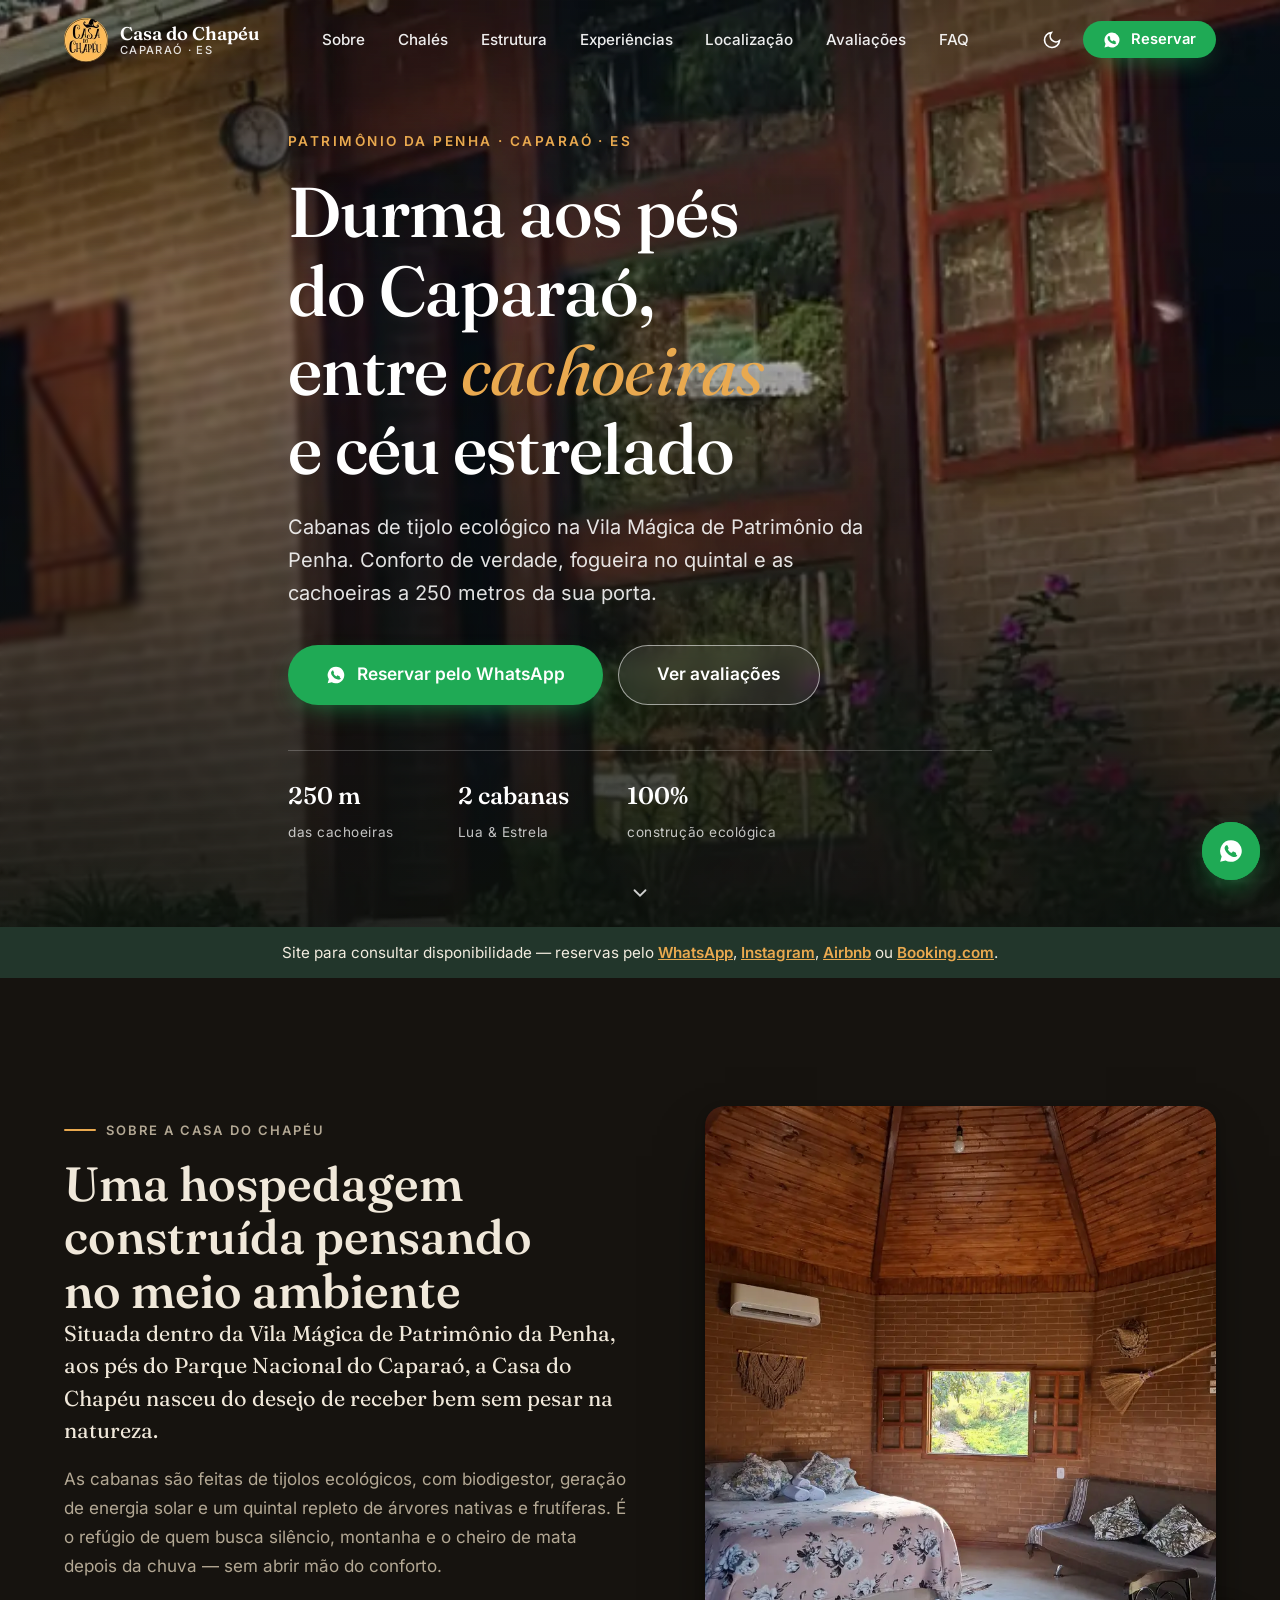
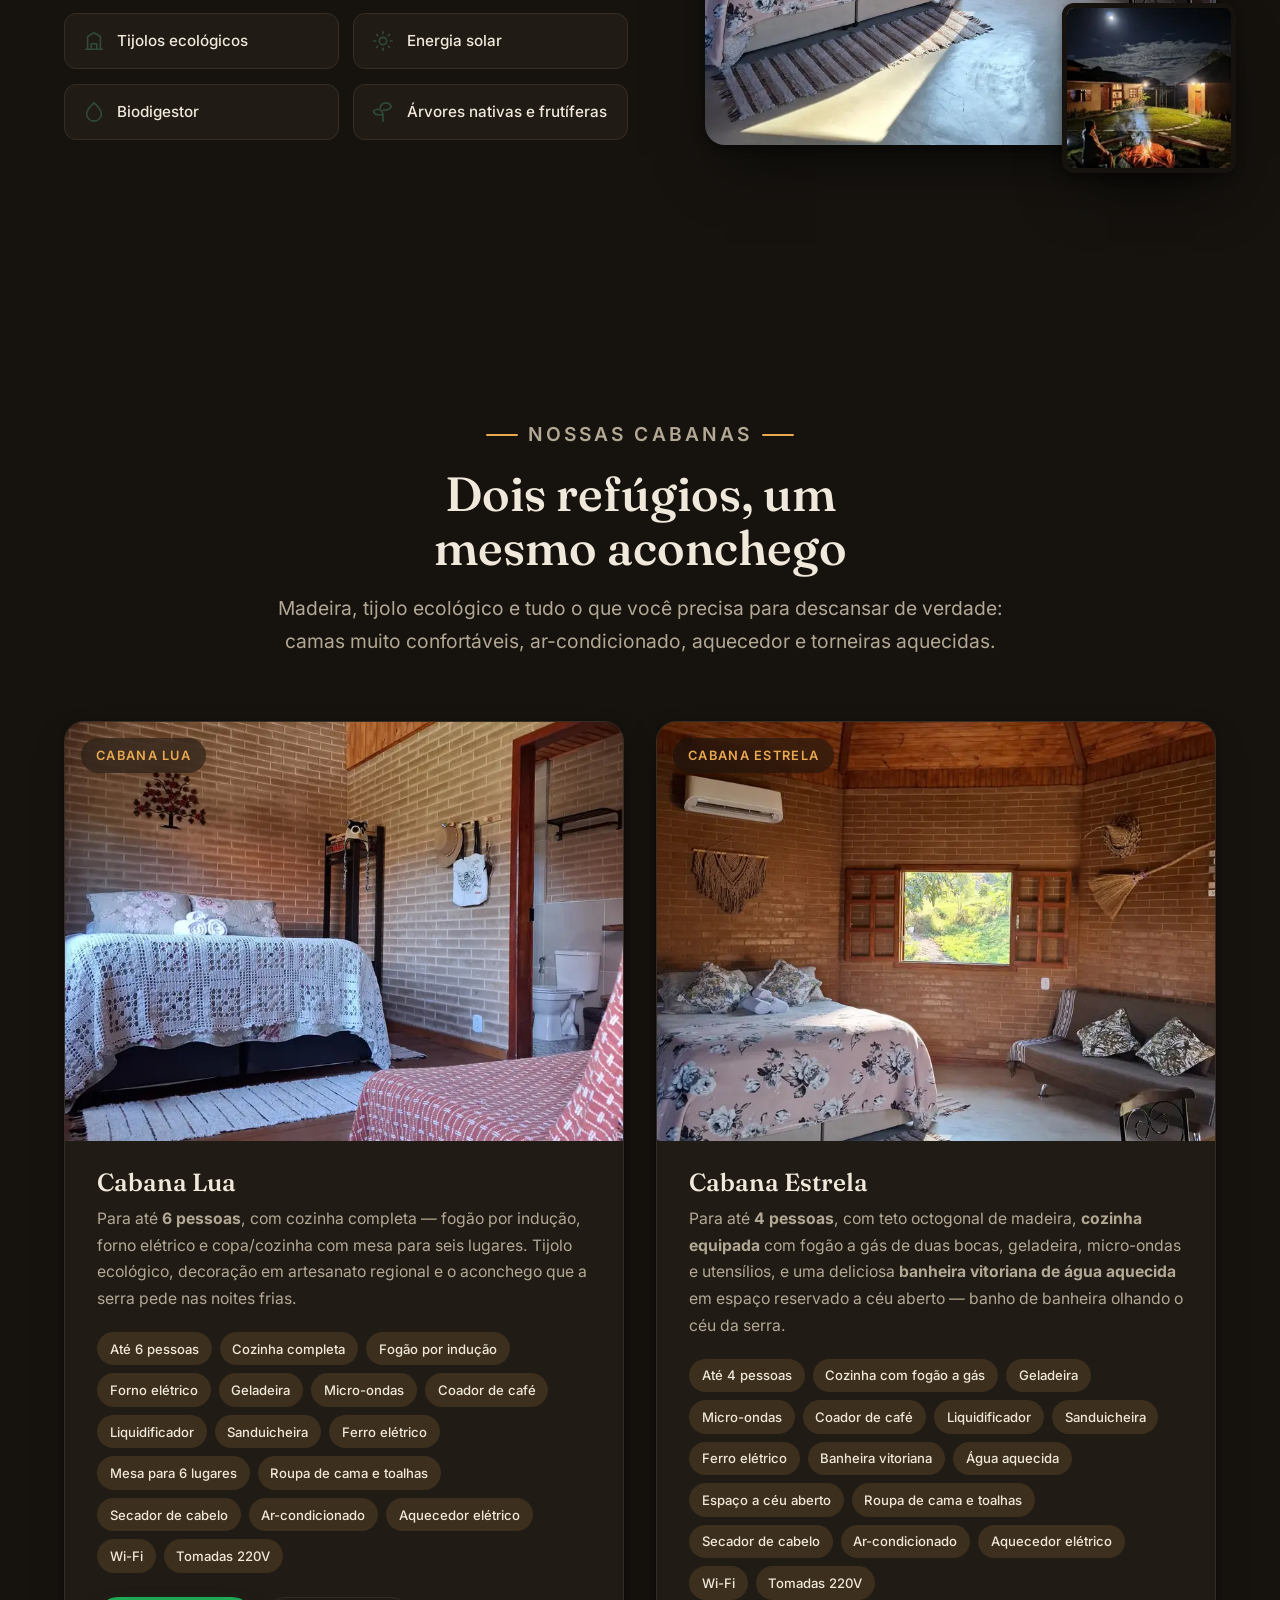
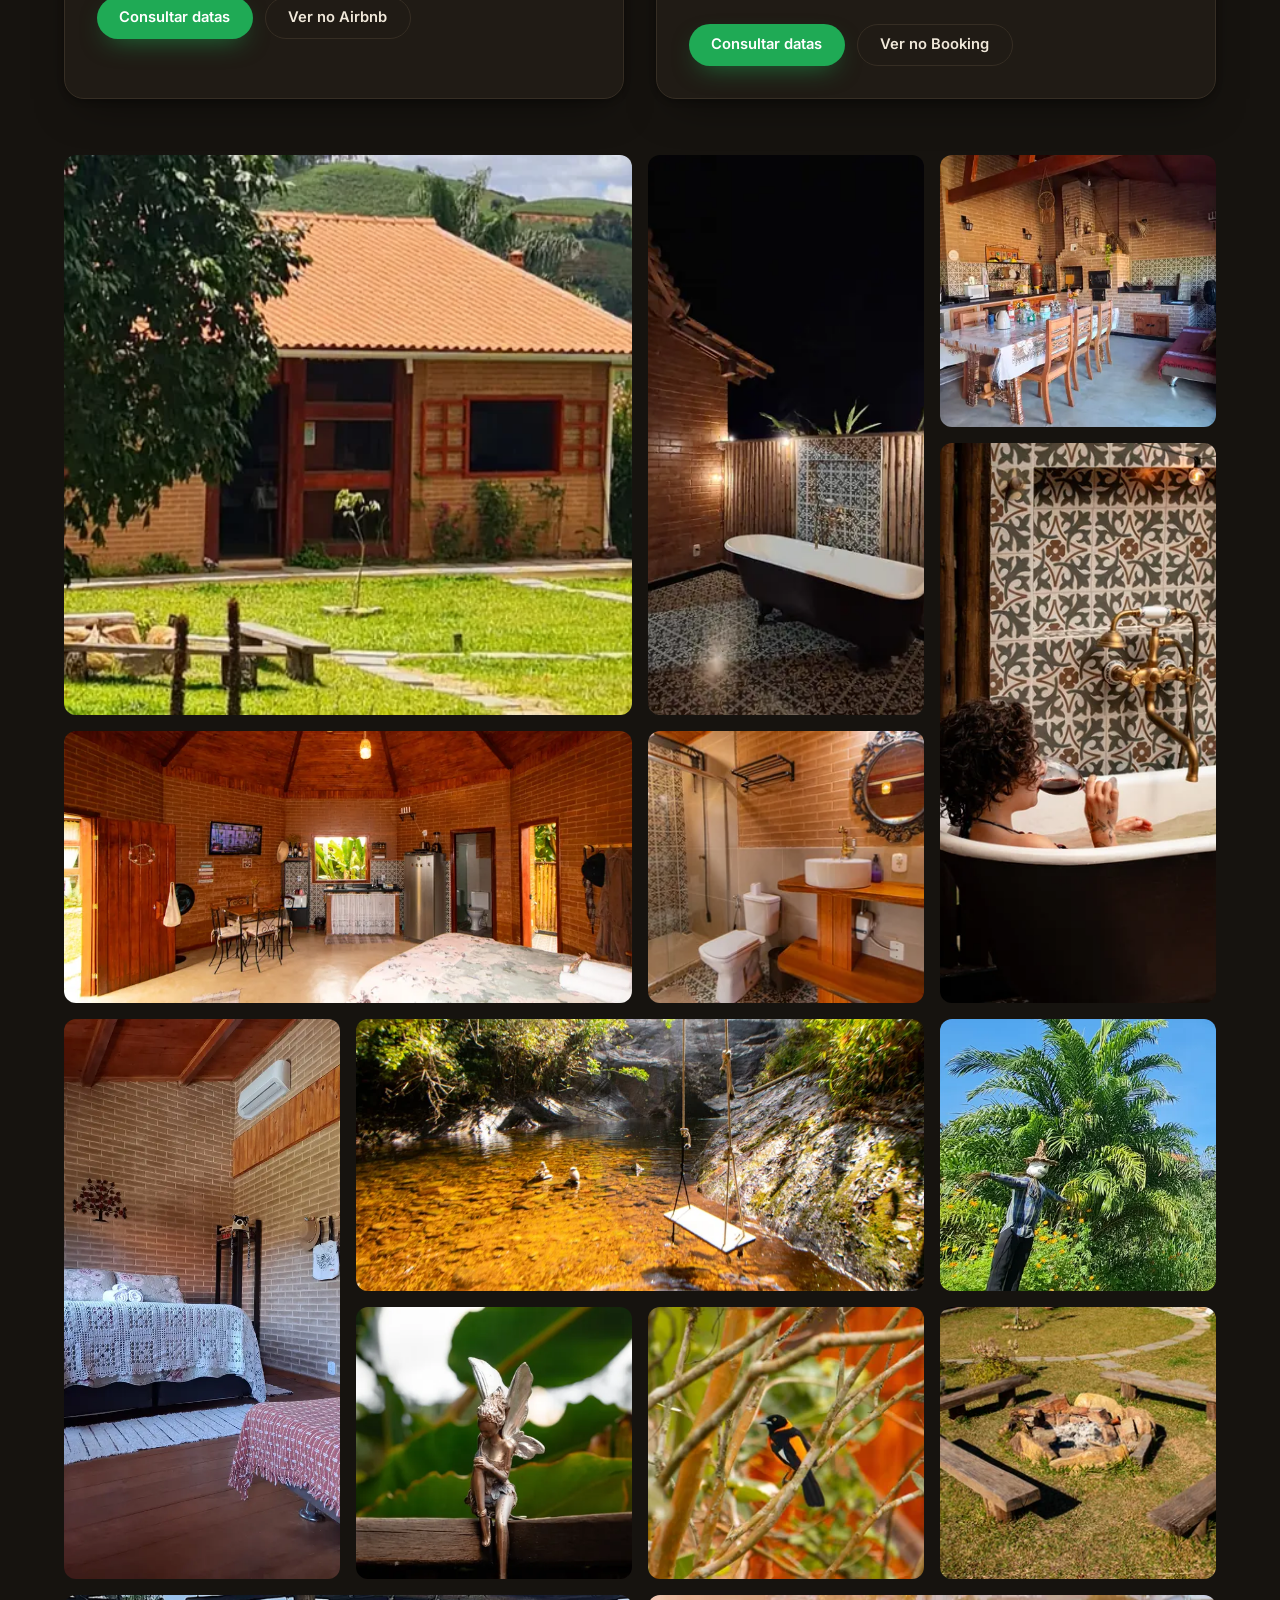
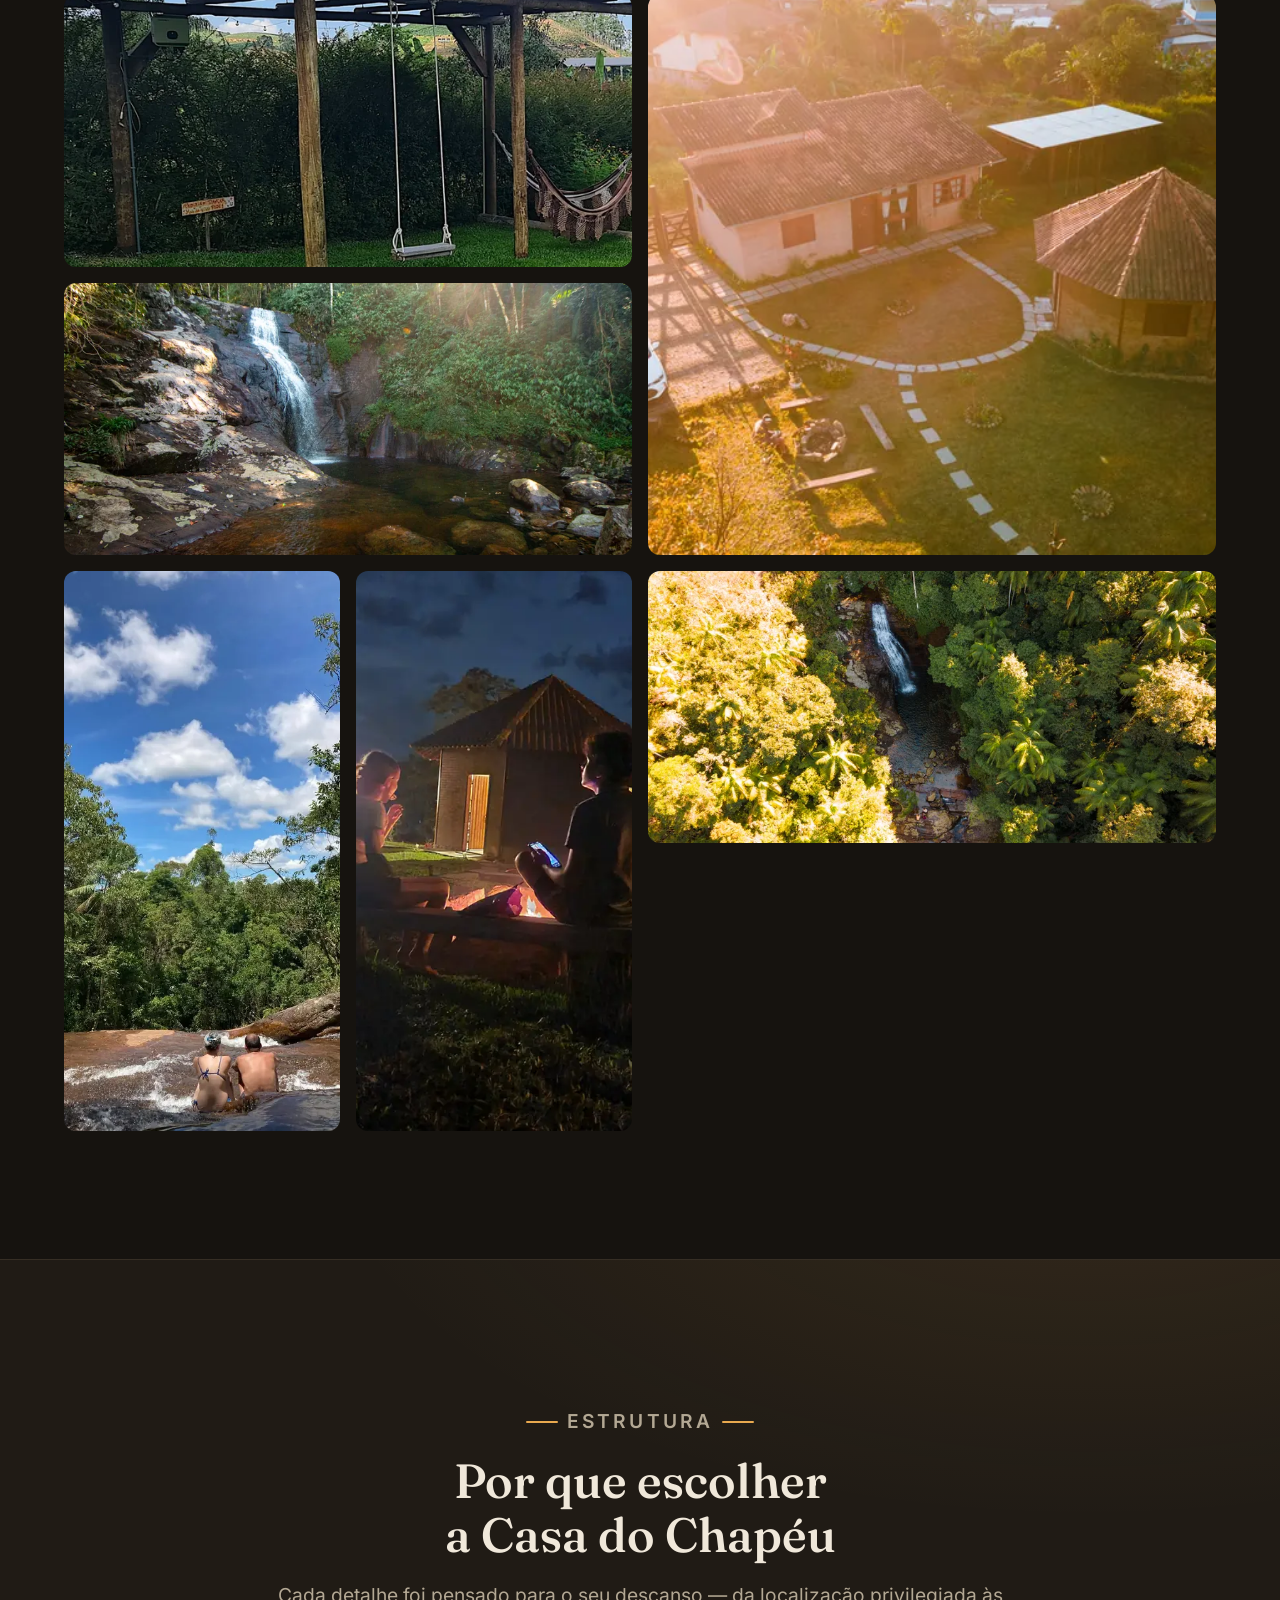
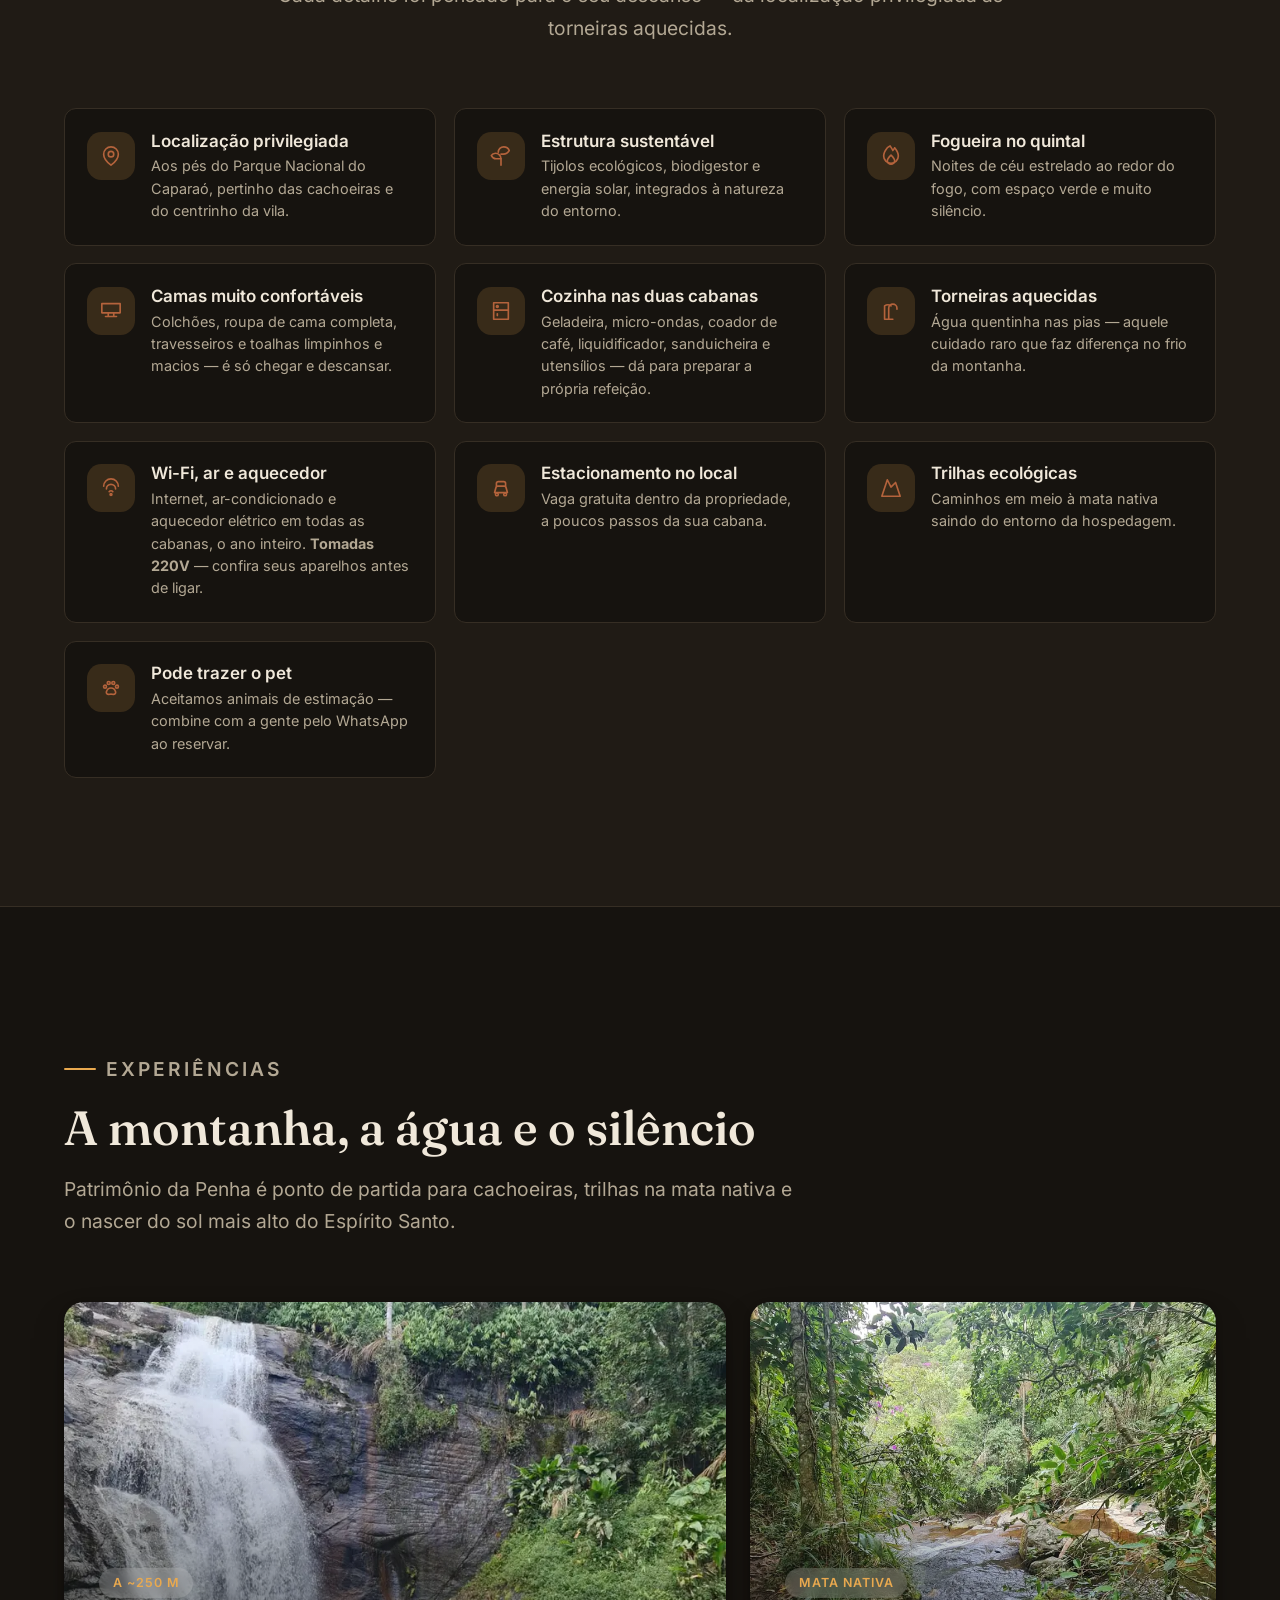
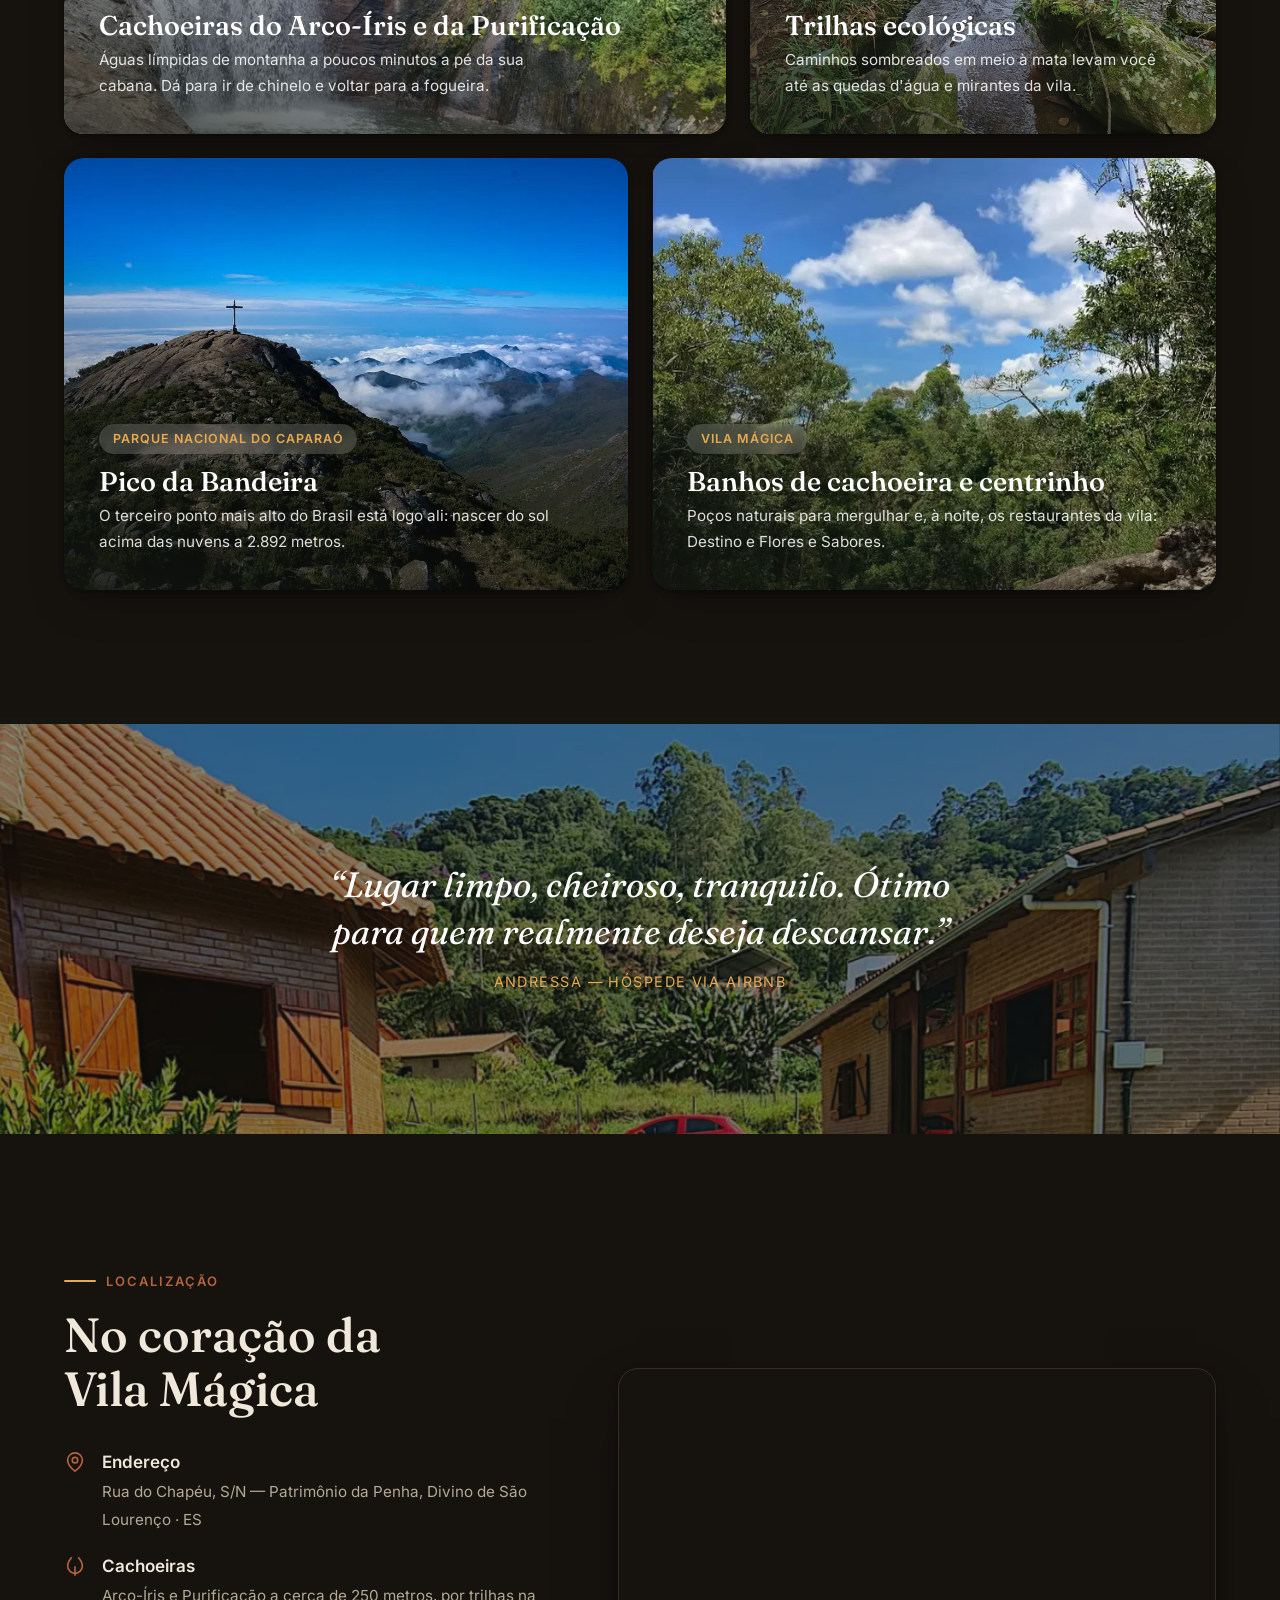
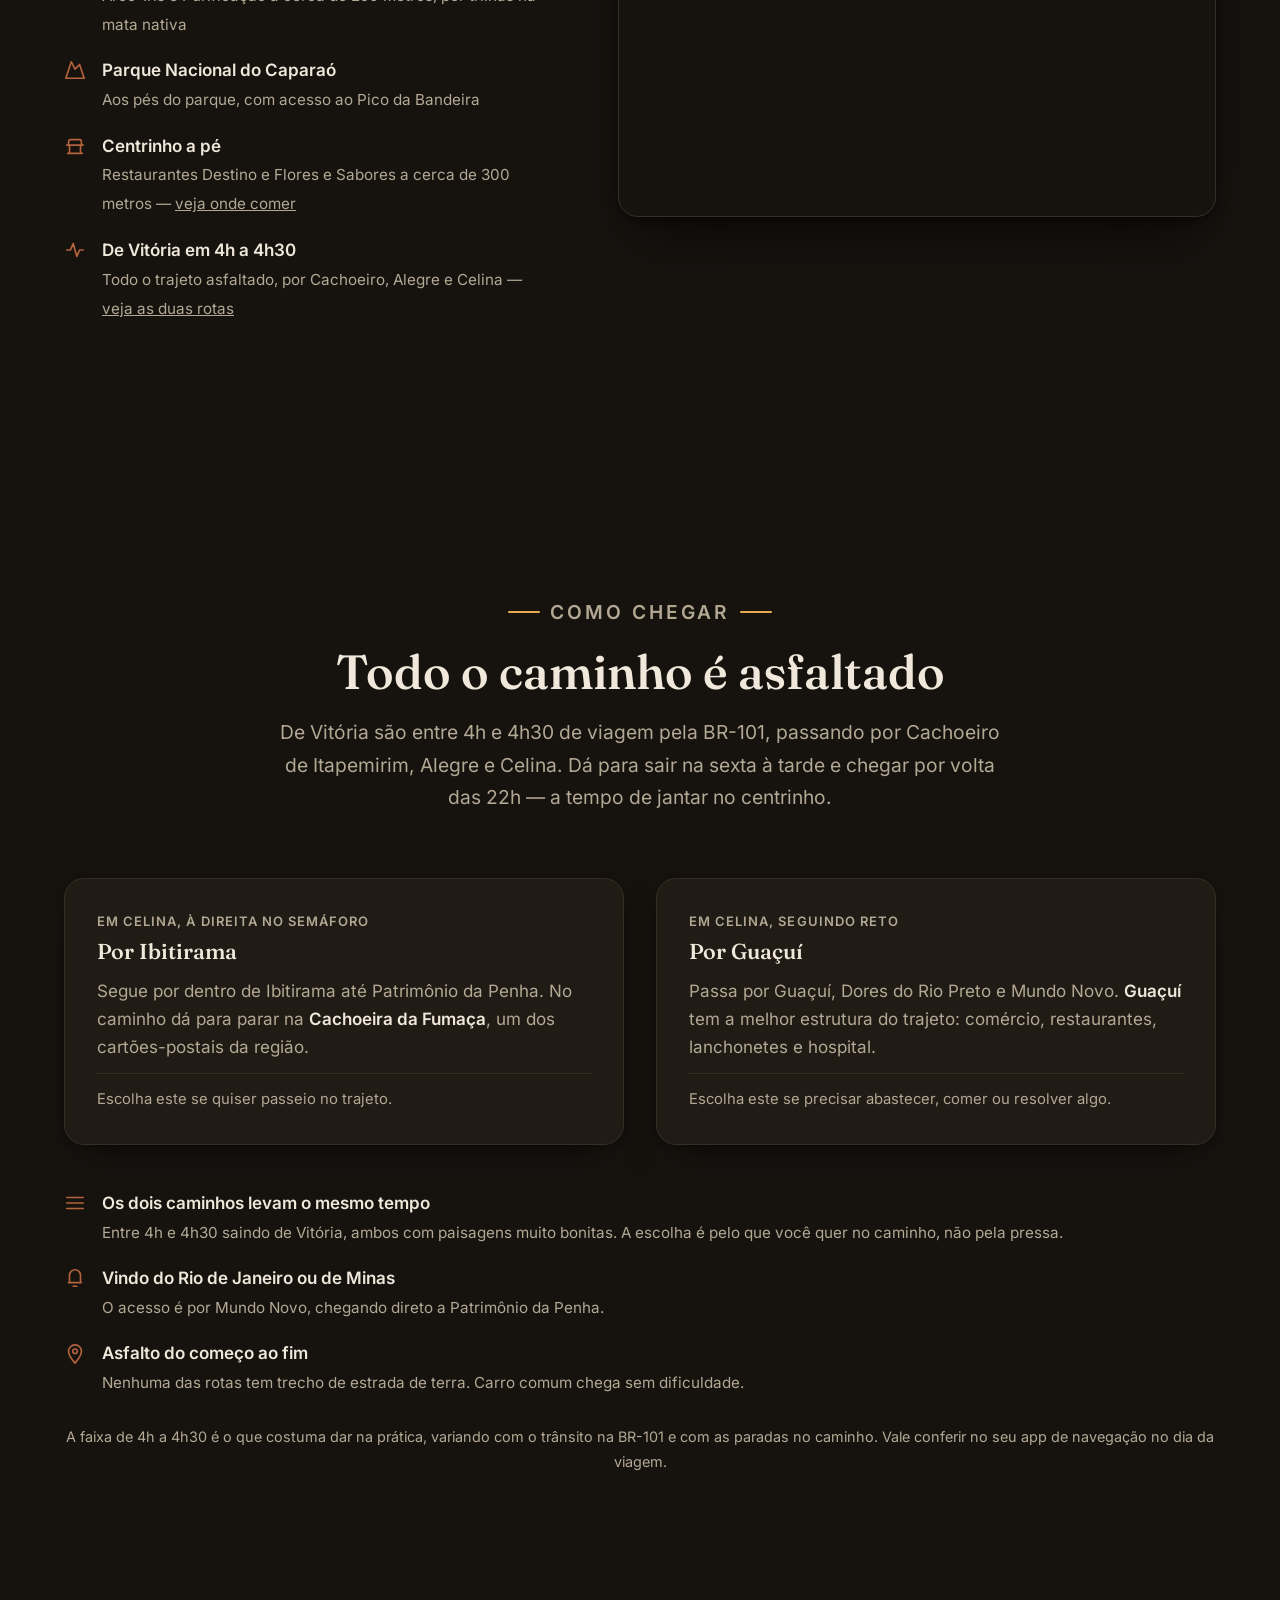
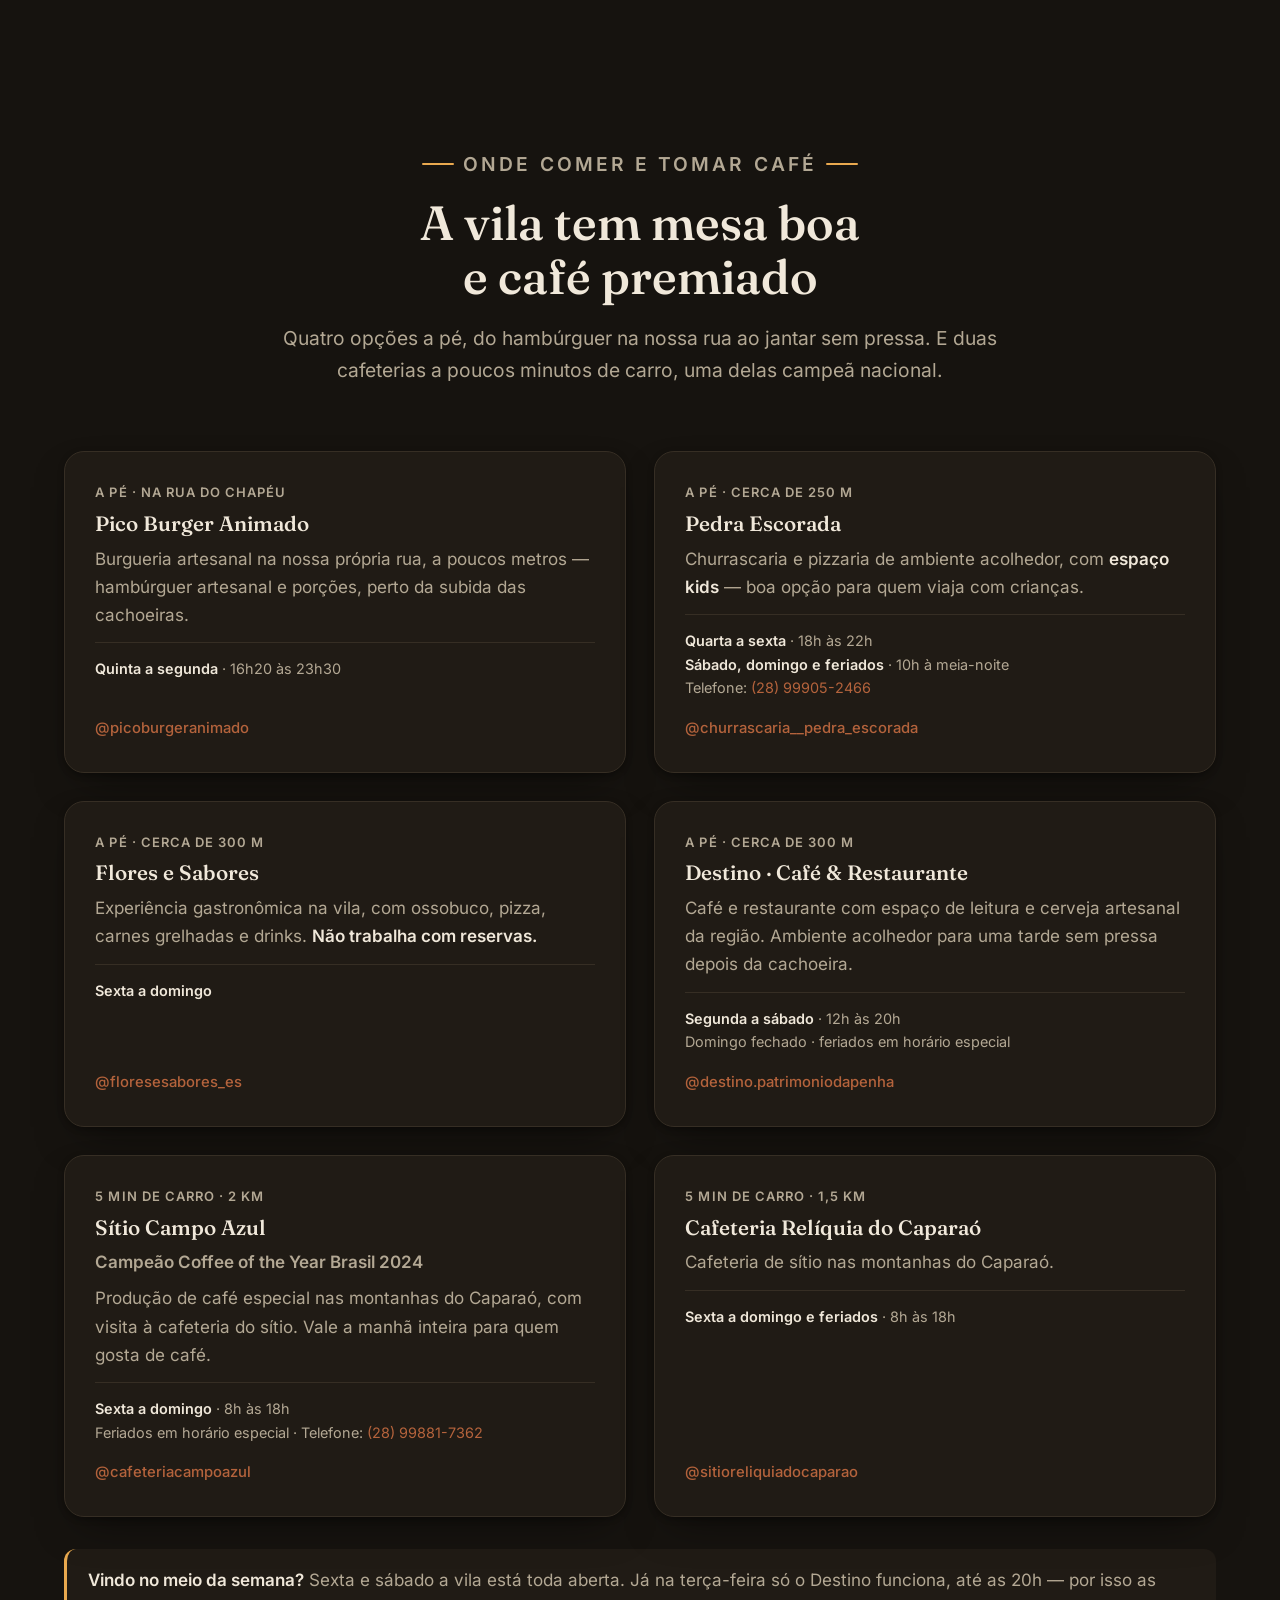
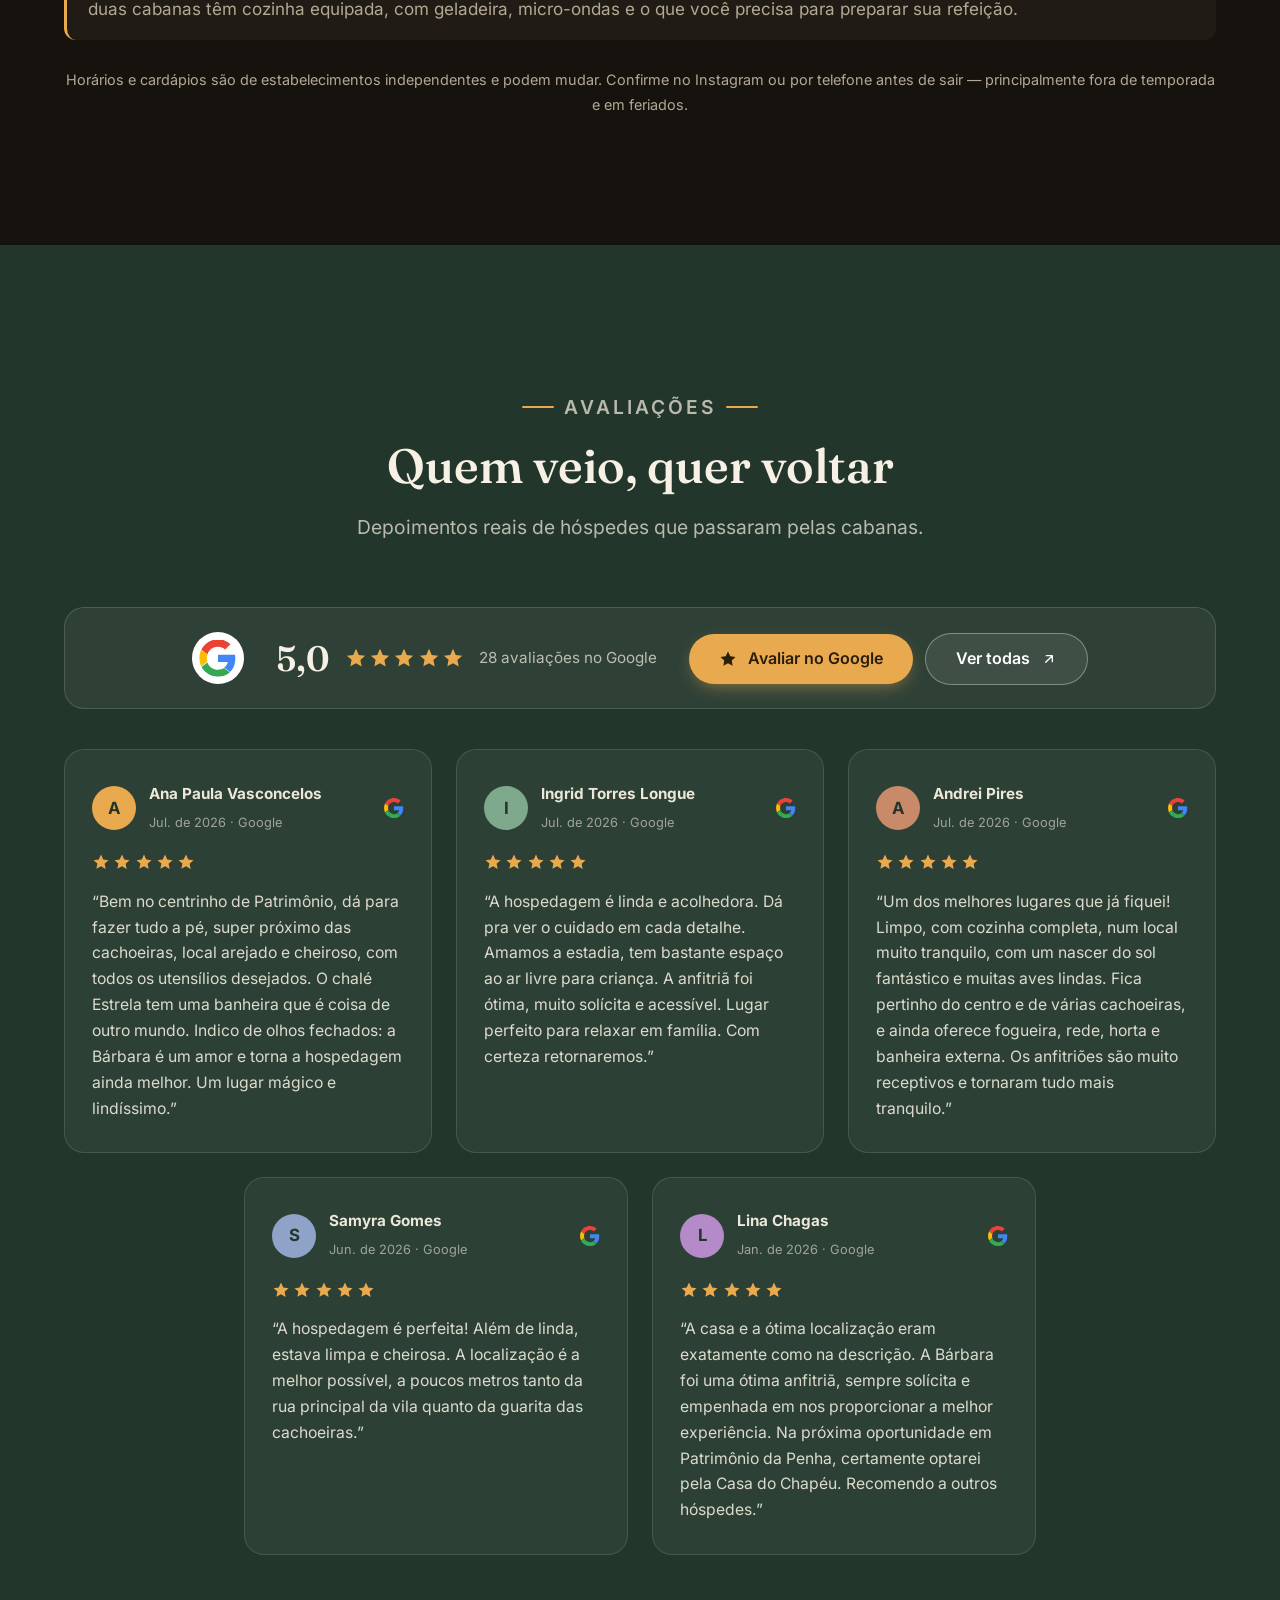
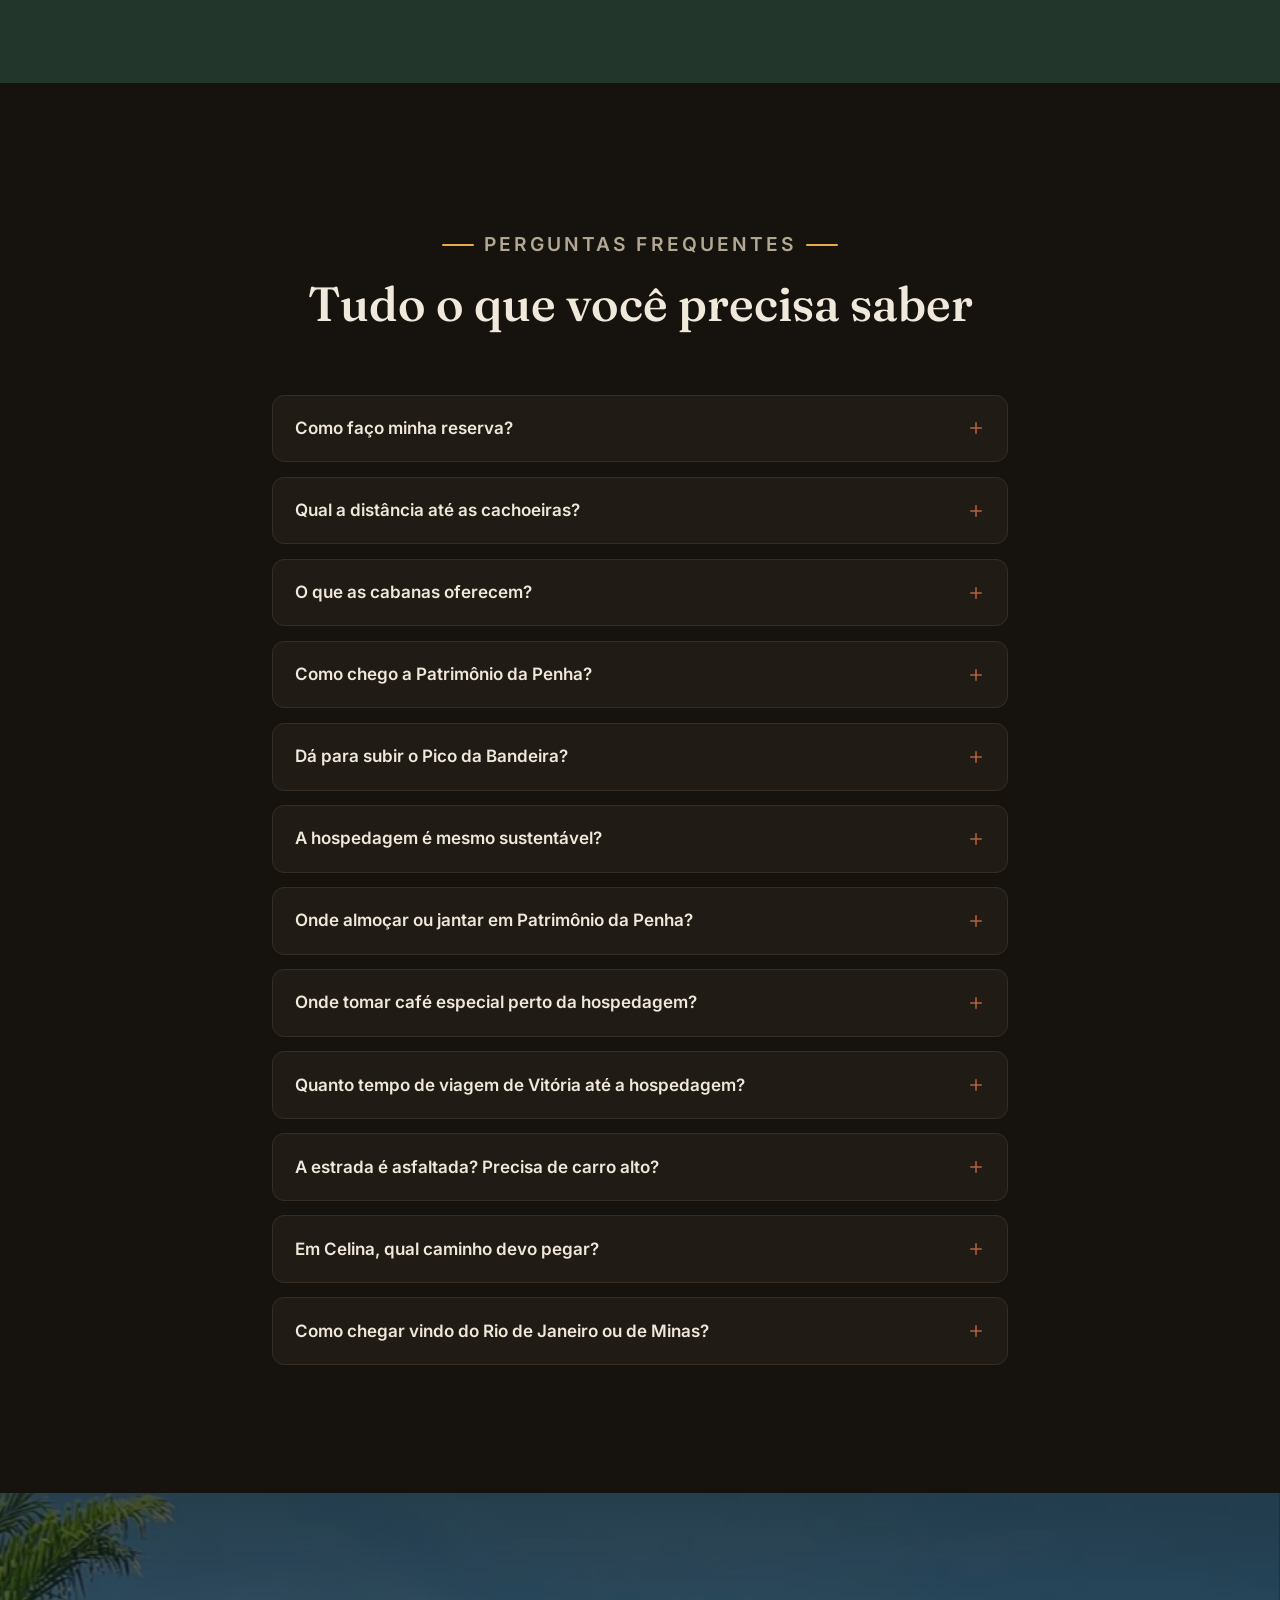
==== commit d0e1331f: "feat: botao "Avaliar no Google" na secao de avaliacoes Link direto para a tela de escrever avaliacao" ====
--- a/index.html
+++ b/index.html
@@ -883,10 +883,16 @@
             <div class="g-stars" id="gStars" role="img" aria-label="Nota 5 de 5 no Google"></div>
             <span id="gCount">avaliações no Google</span>
           </div>
-          <a class="btn btn-ghost" id="gLink" href="https://search.google.com/local/reviews?placeid=ChIJKY4kGO-juwARScvIFzKcThQ" target="_blank" rel="noopener noreferrer">
-            Ver todas no Google
-            <svg width="16" height="16" viewBox="0 0 24 24" fill="none" stroke="currentColor" stroke-width="2" stroke-linecap="round" stroke-linejoin="round" aria-hidden="true"><path d="M7 17 17 7M8 7h9v9"/></svg>
-          </a>
+          <div class="g-actions">
+            <a class="btn btn-google" href="https://search.google.com/local/writereview?placeid=ChIJKY4kGO-juwARScvIFzKcThQ" target="_blank" rel="noopener noreferrer">
+              <svg width="18" height="18" viewBox="0 0 24 24" fill="none" stroke="currentColor" stroke-width="2" stroke-linecap="round" stroke-linejoin="round" aria-hidden="true"><path d="m12 2 3.09 6.26L22 9.27l-5 4.87 1.18 6.88L12 17.77l-6.18 3.25L7 14.14 2 9.27l6.91-1.01L12 2z"/></svg>
+              Avaliar no Google
+            </a>
+            <a class="btn btn-ghost" id="gLink" href="https://search.google.com/local/reviews?placeid=ChIJKY4kGO-juwARScvIFzKcThQ" target="_blank" rel="noopener noreferrer">
+              Ver todas
+              <svg width="16" height="16" viewBox="0 0 24 24" fill="none" stroke="currentColor" stroke-width="2" stroke-linecap="round" stroke-linejoin="round" aria-hidden="true"><path d="M7 17 17 7M8 7h9v9"/></svg>
+            </a>
+          </div>
         </div>
 
         <div class="review-grid g-reviews" id="googleReviews">
--- a/styles/main.css
+++ b/styles/main.css
@@ -850,6 +850,19 @@
 .g-stars { display: flex; gap: .15rem; color: var(--amber); }
 .g-score > span { font-size: .95rem; color: rgb(236 231 218 / .75); }
 
+.g-actions { display: flex; flex-wrap: wrap; gap: .75rem; align-items: center; }
+/* Botão primário: é a acao que queremos incentivar (mais avaliacoes). */
+.btn-google {
+  background: var(--amber); color: #2a1e0a;
+  box-shadow: 0 6px 18px -6px rgb(233 169 79 / .6);
+}
+.btn-google:hover { background: var(--amber-deep); color: #2a1e0a; }
+.btn-google svg { fill: currentColor; stroke: none; }
+@media (max-width: 34em) {
+  .g-actions { width: 100%; }
+  .g-actions .btn { flex: 1 1 100%; }
+}
+
 .review-grid {
   display: flex; flex-wrap: wrap; justify-content: center;
   gap: 1.5rem;
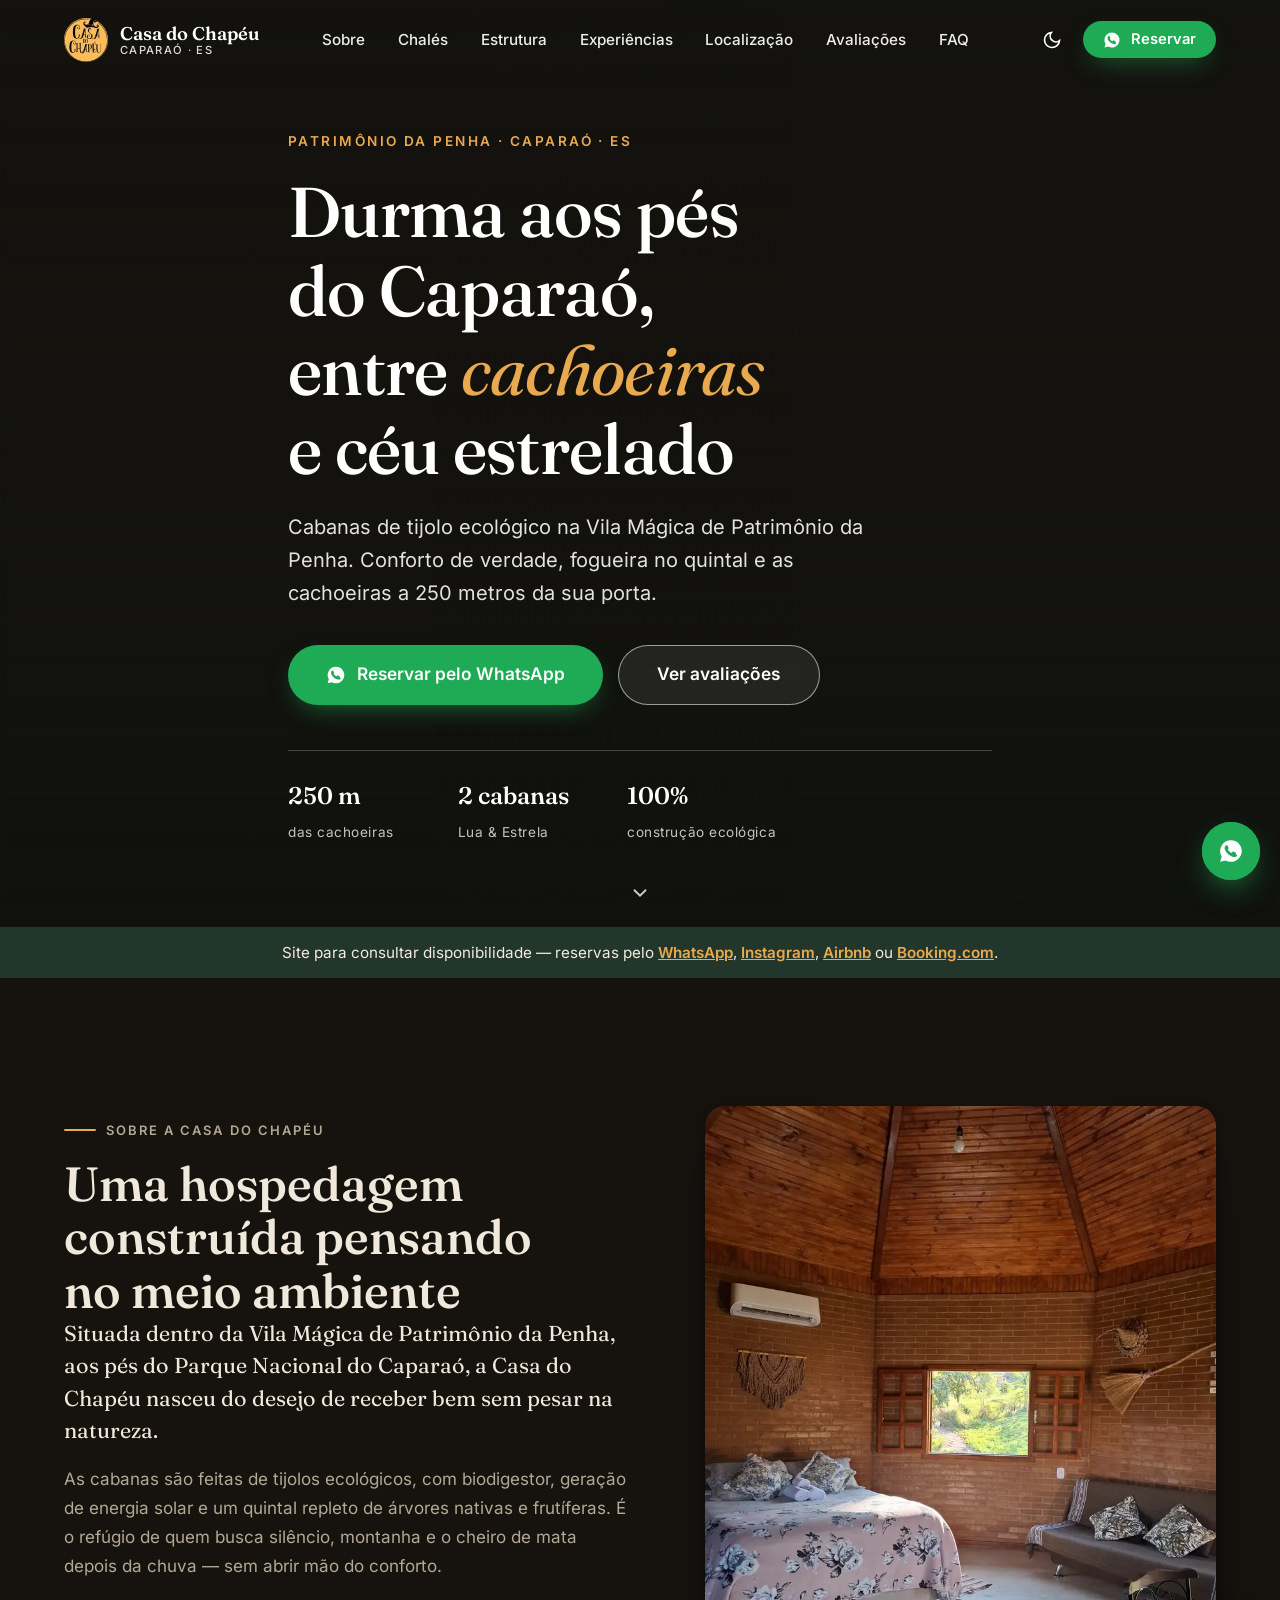
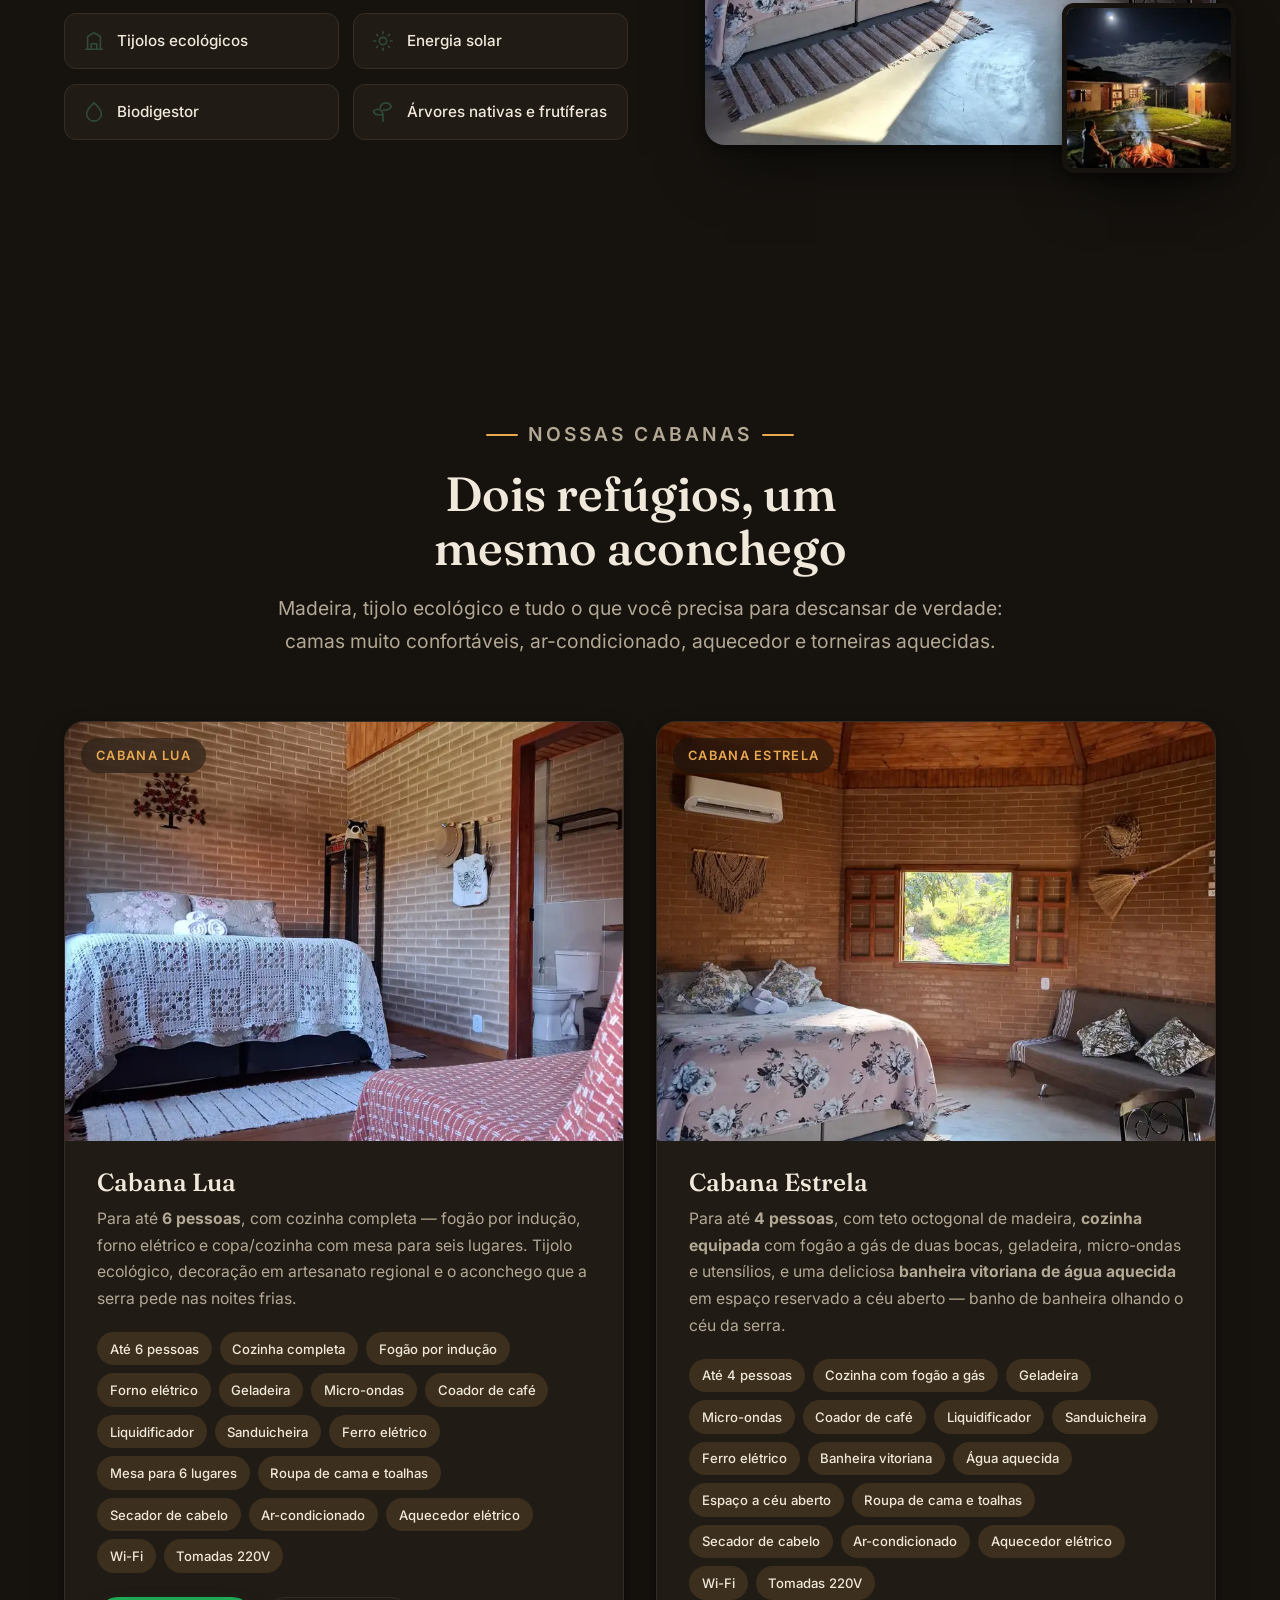
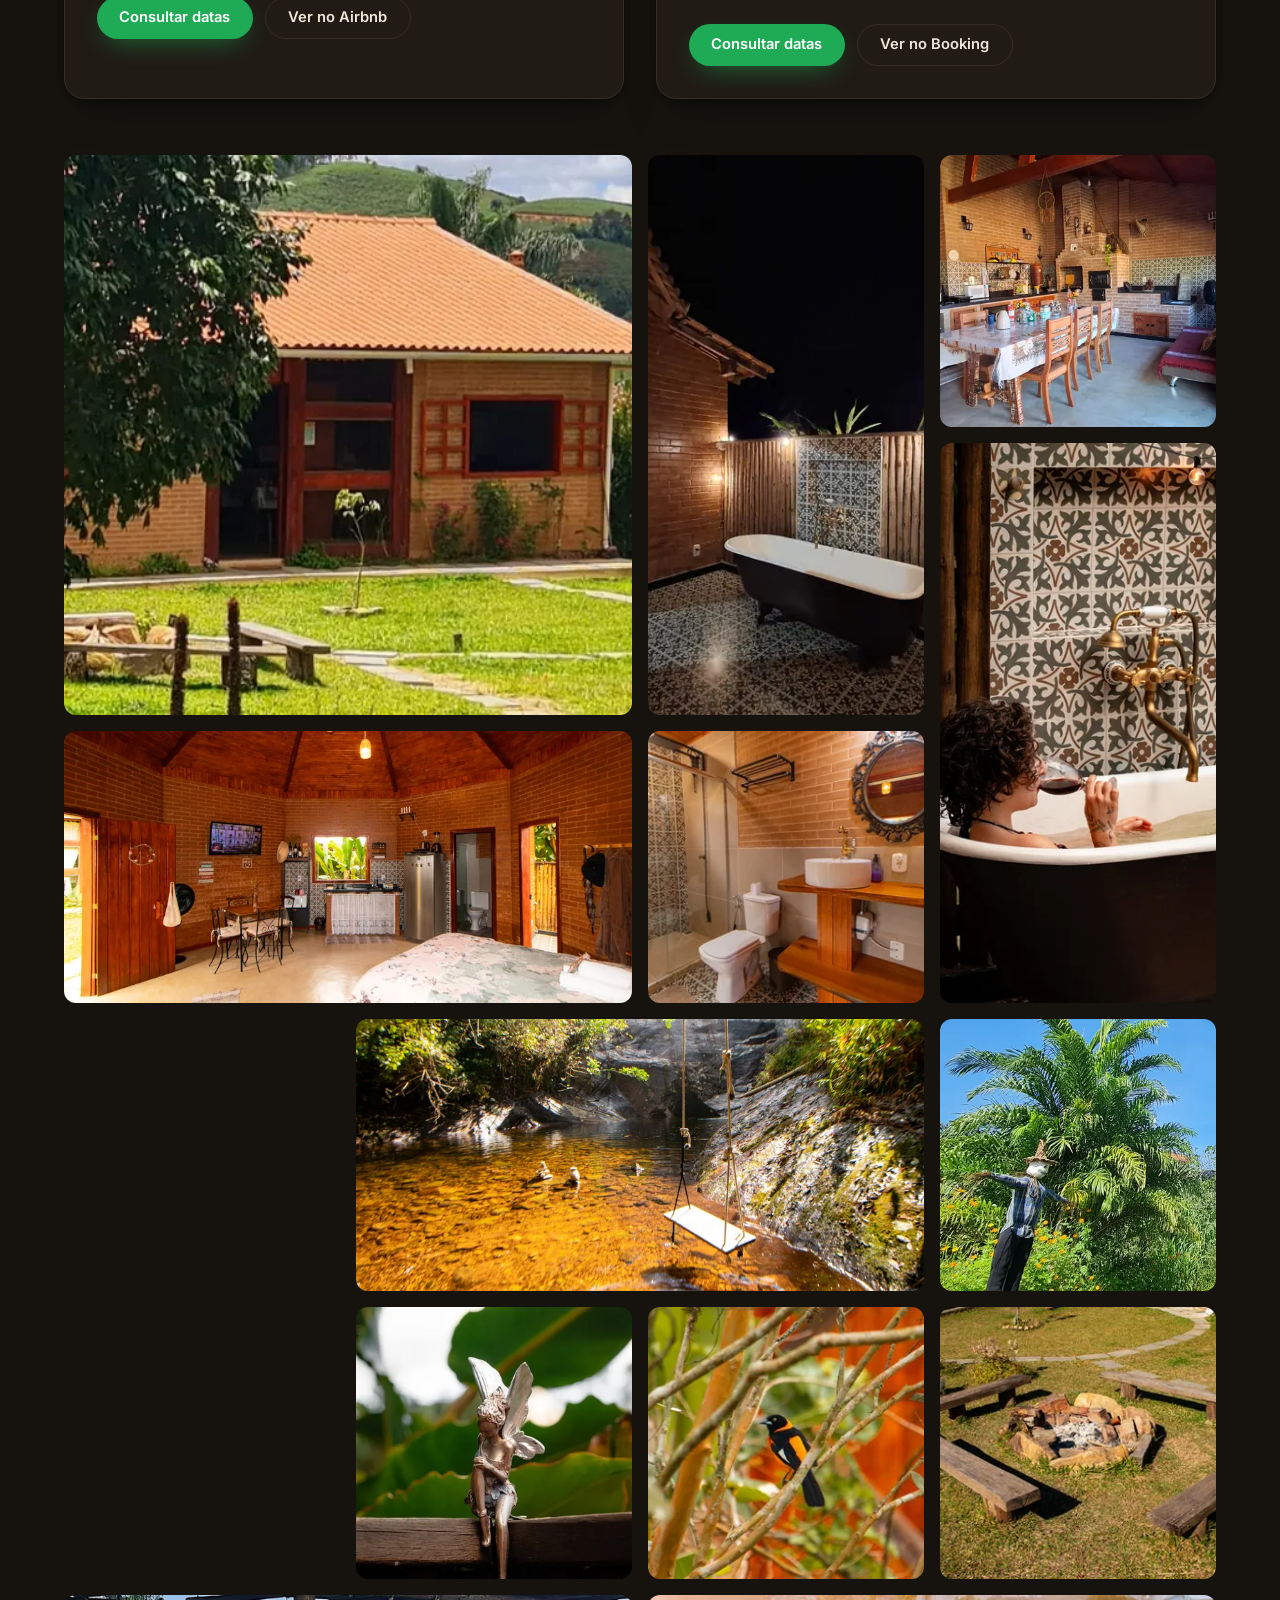
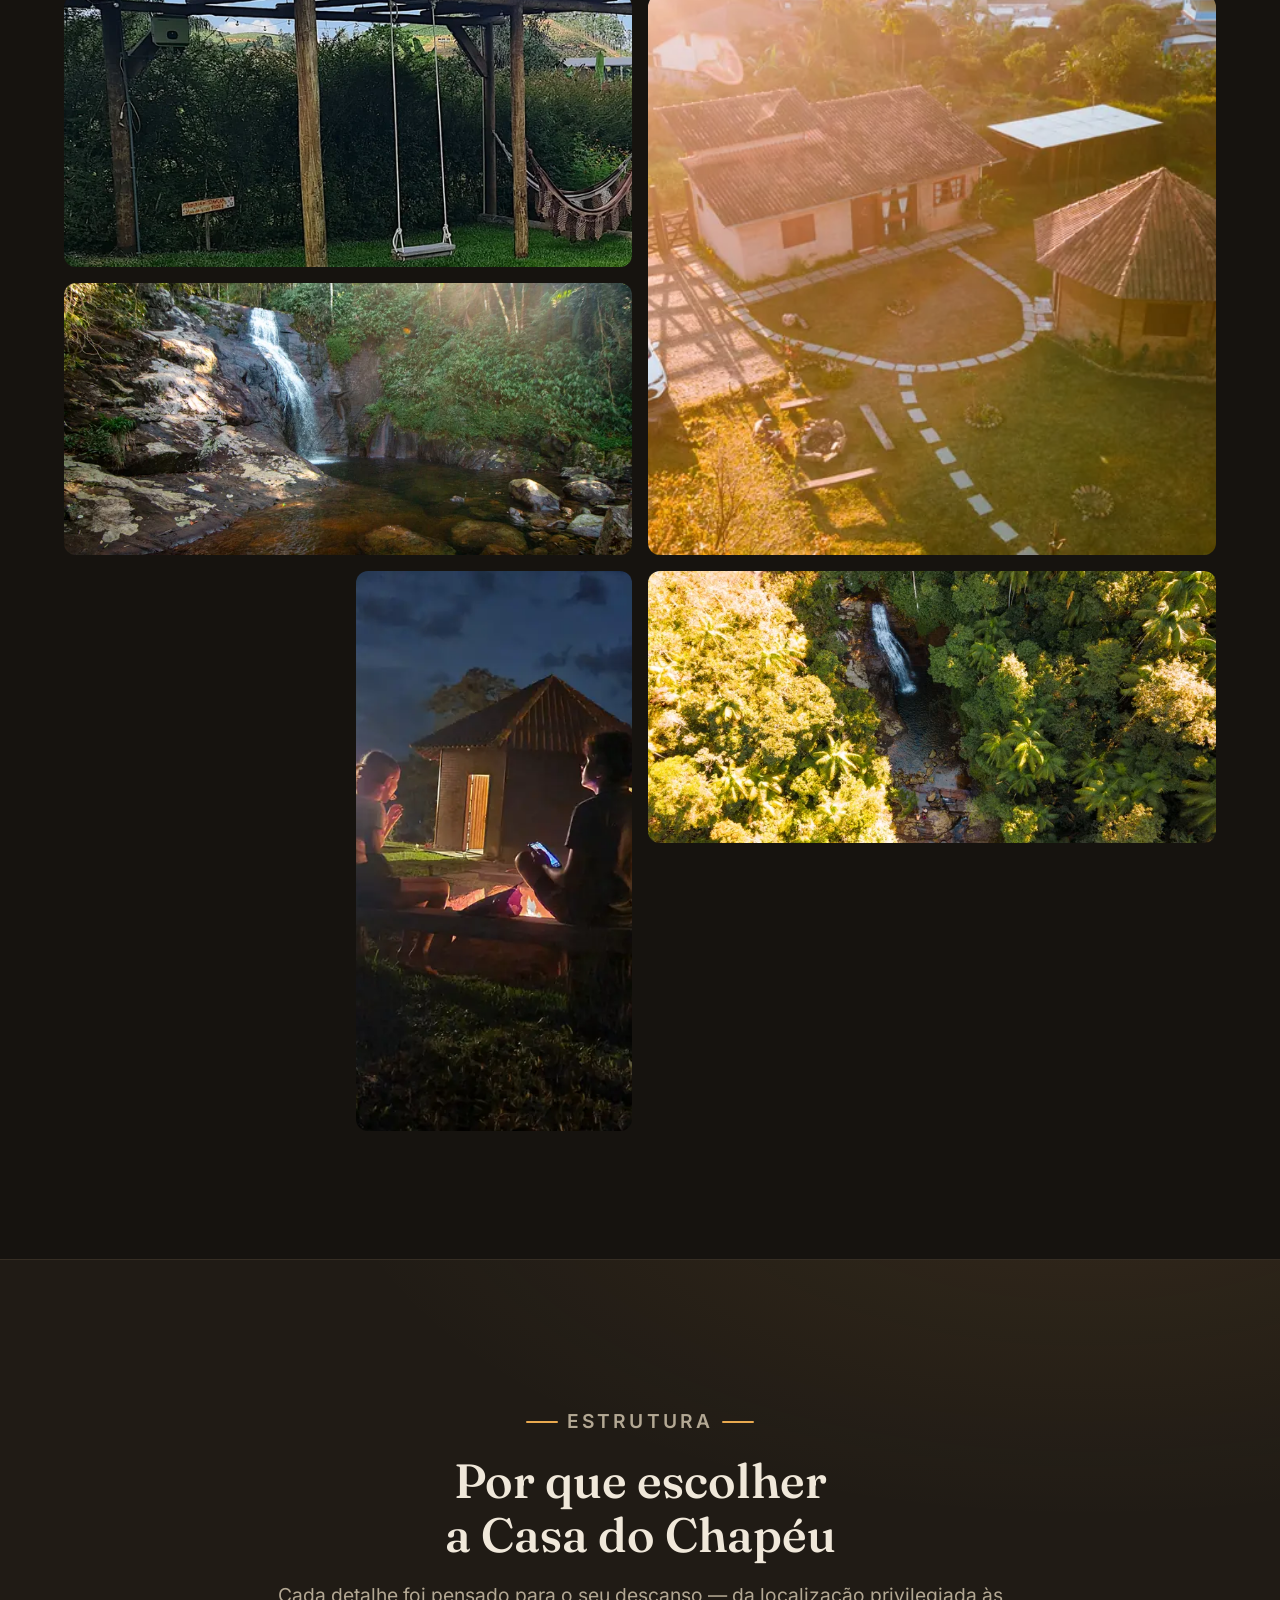
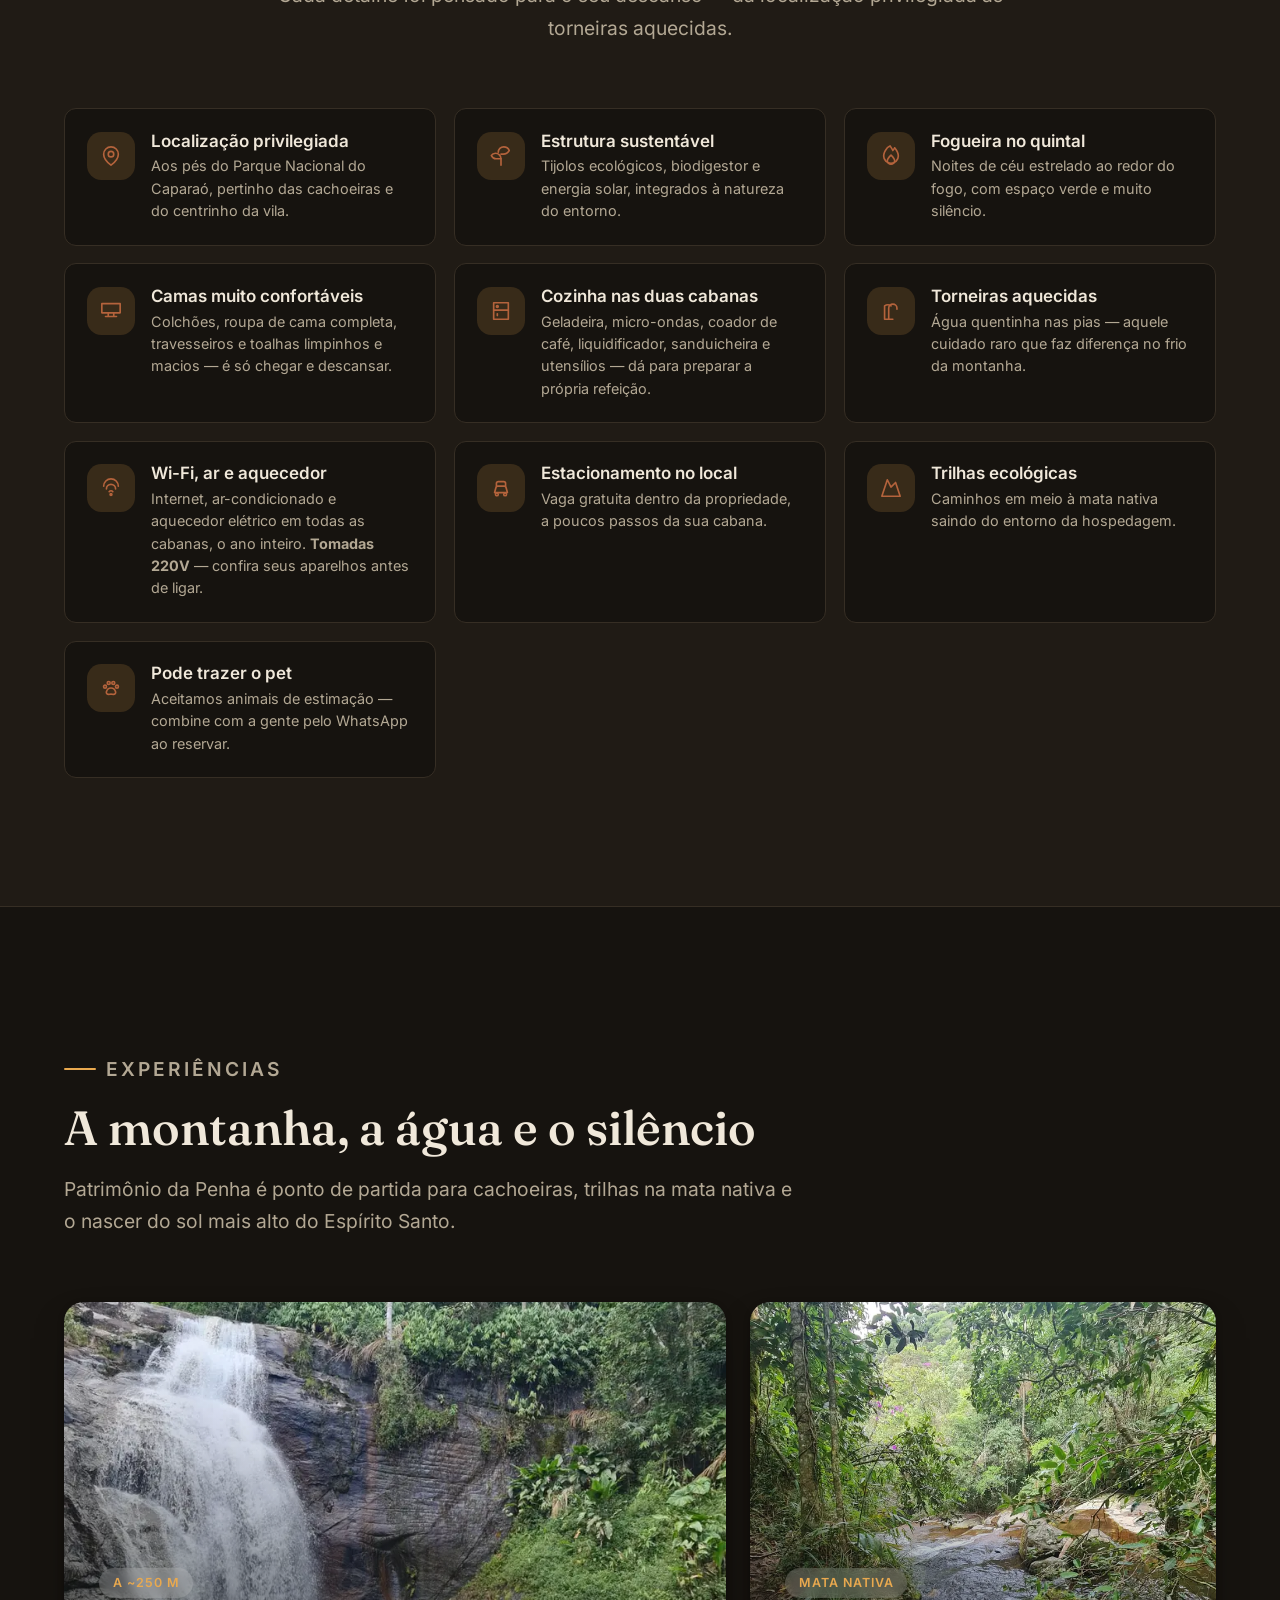
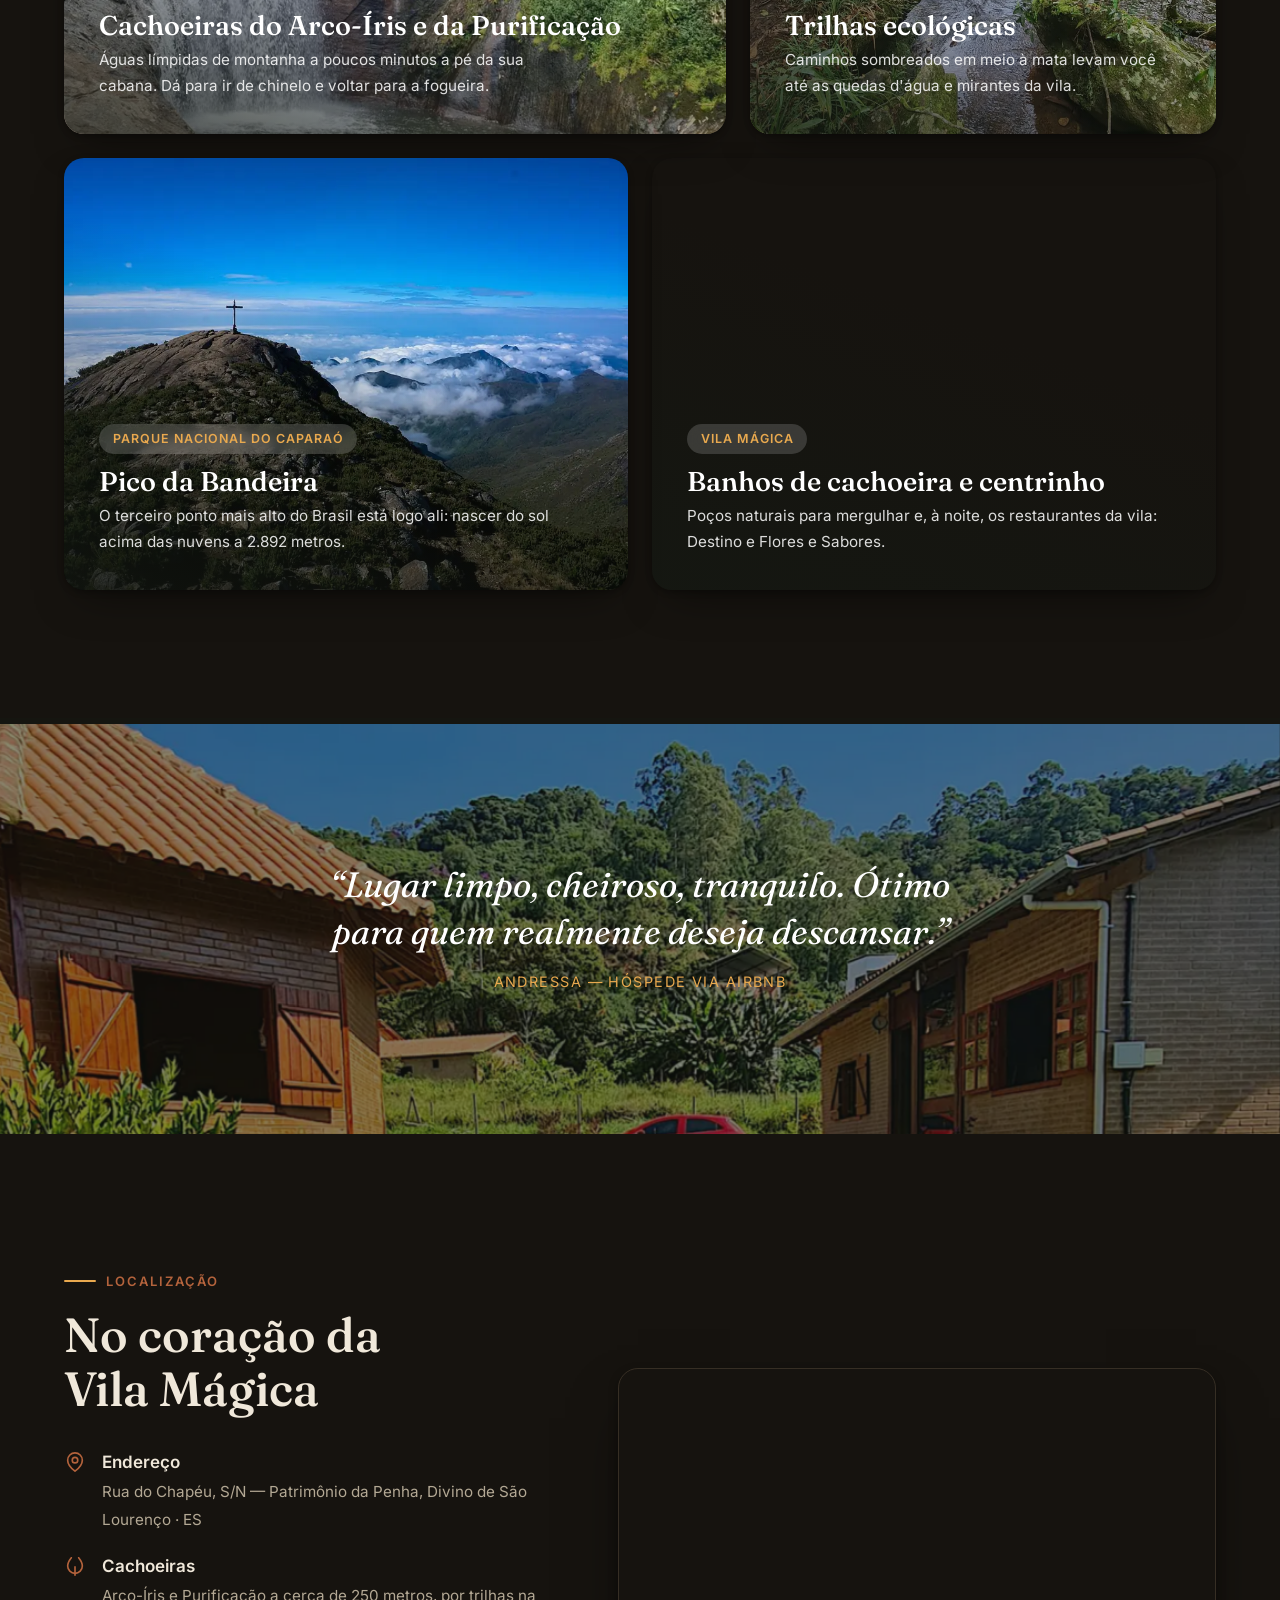
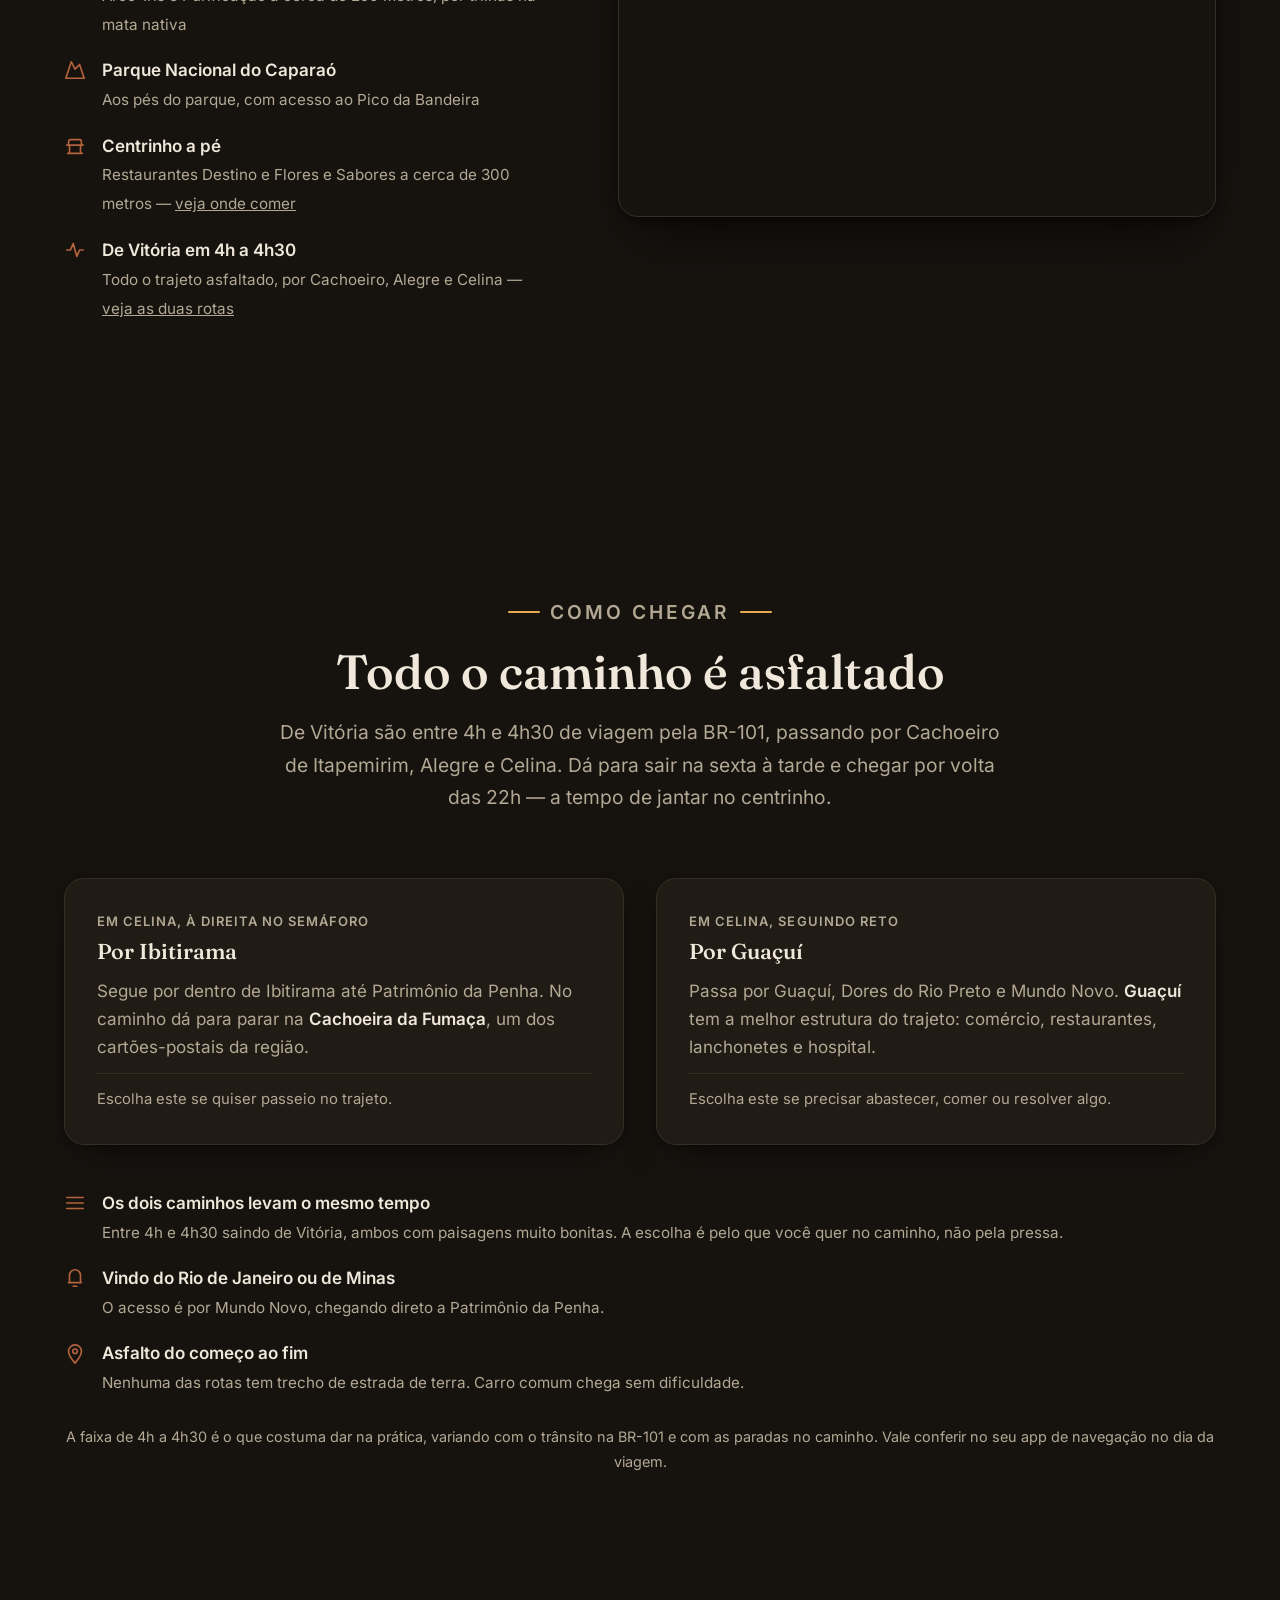
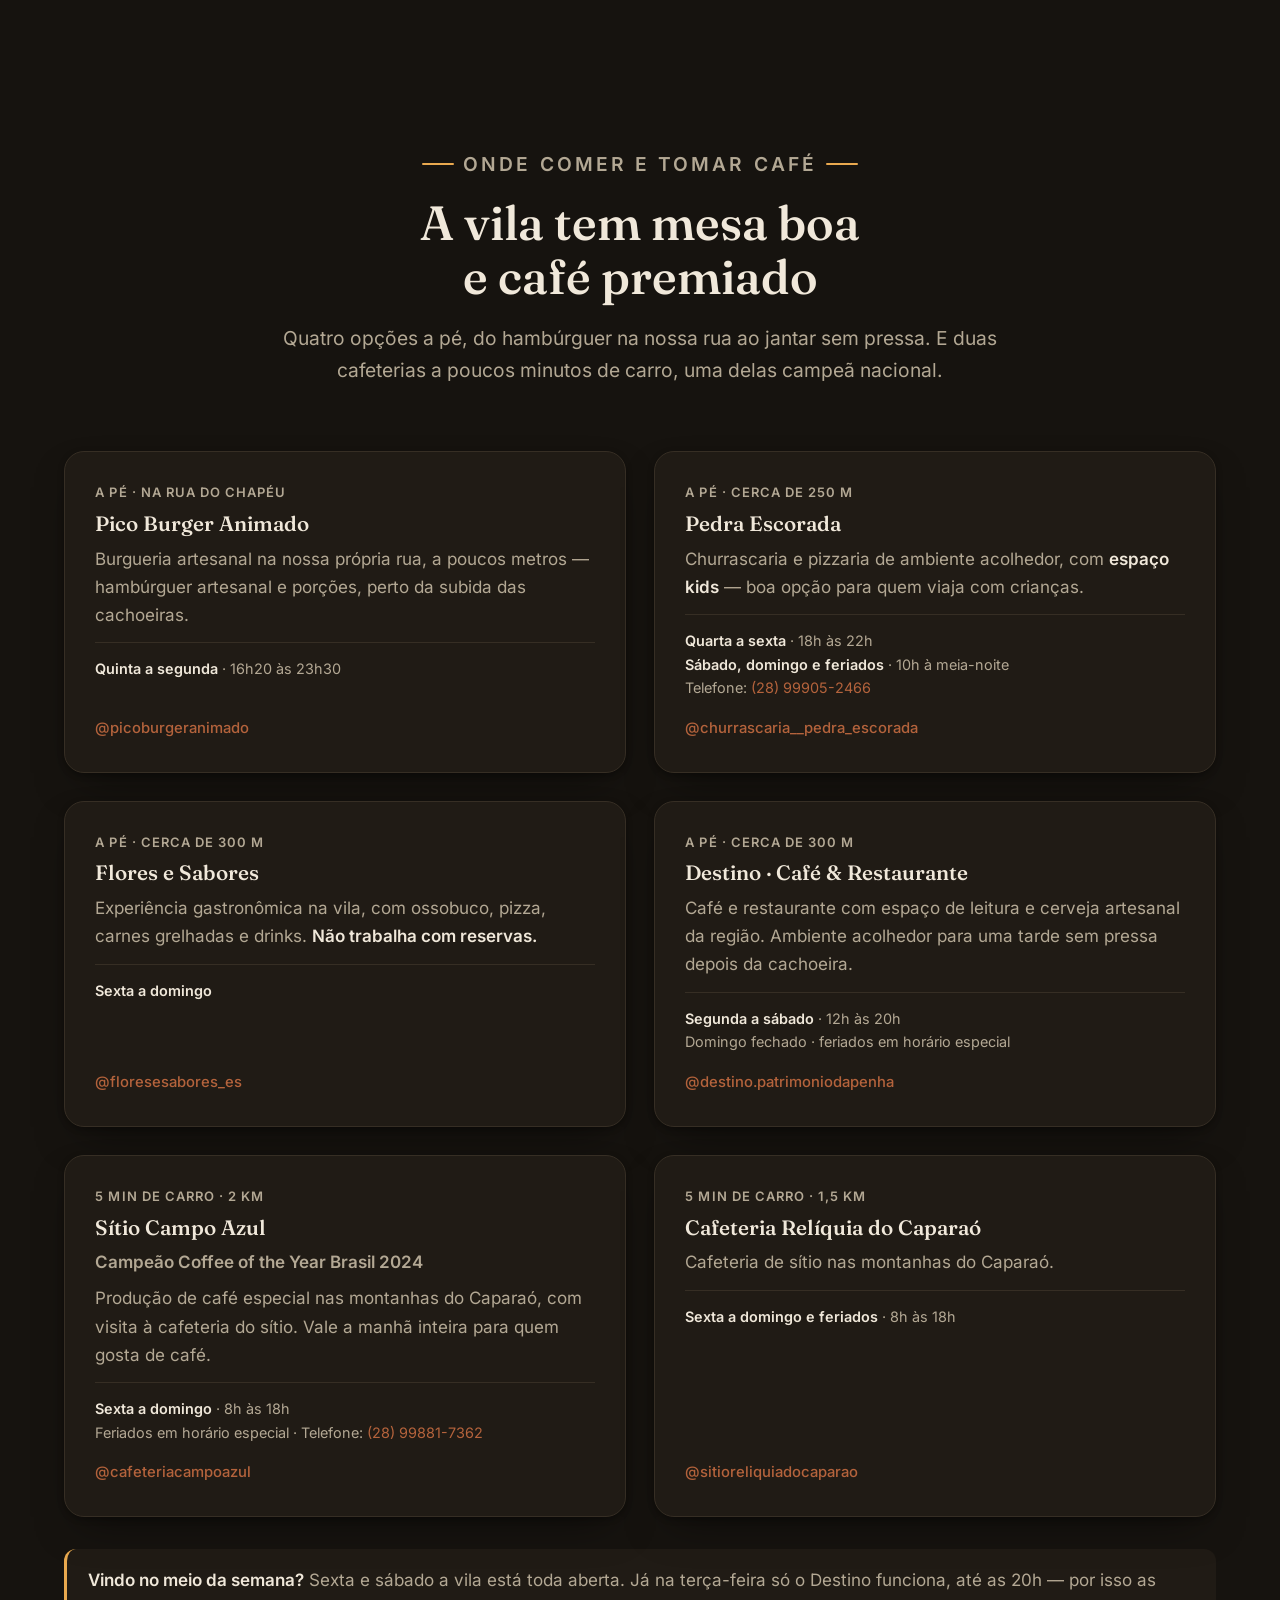
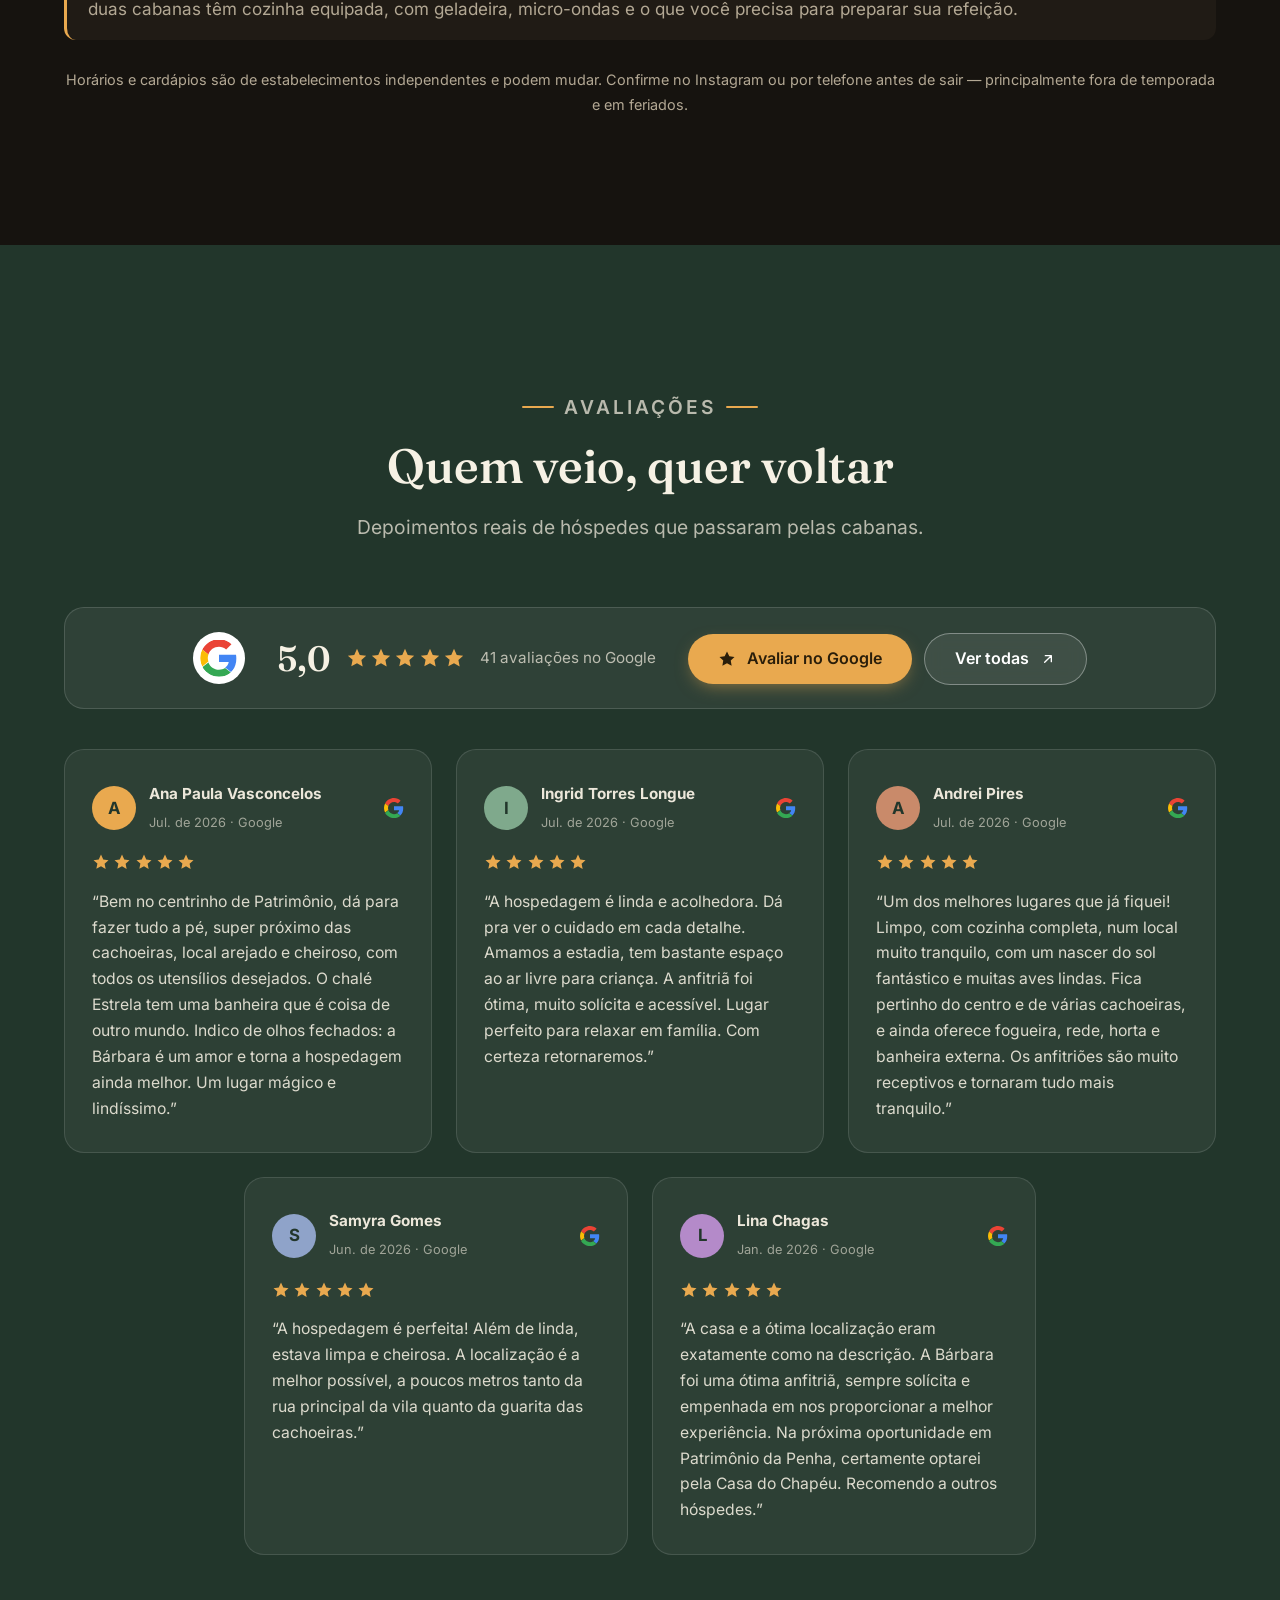
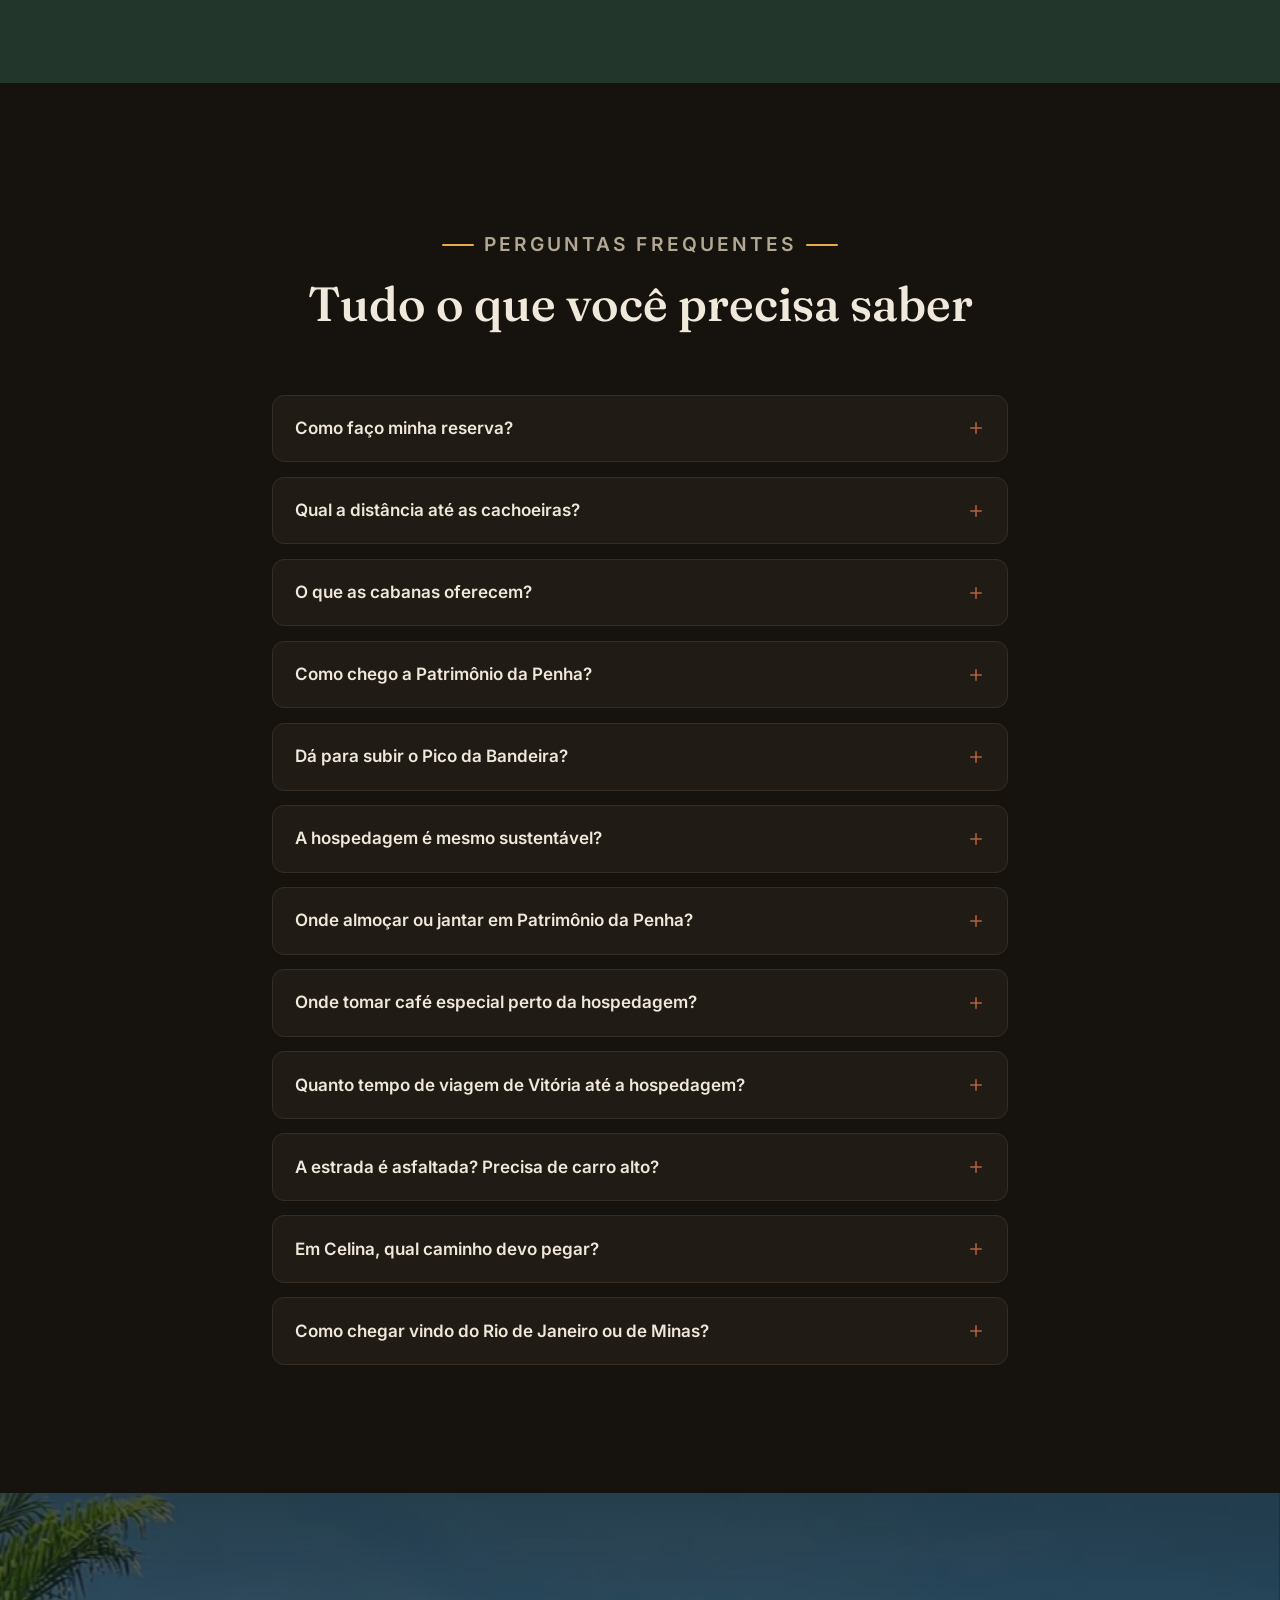
==== commit ad635bea: "content: total de avaliacoes 28 -> 41, nota mantida em 5.0 Campanha de pedido de avaliacao (WhatsApp" ====
--- a/index.html
+++ b/index.html
@@ -137,7 +137,7 @@
     "aggregateRating": {
       "@type": "AggregateRating",
       "ratingValue": "5.0",
-      "reviewCount": "28",
+      "reviewCount": "41",
       "bestRating": "5"
     },
     "review": [
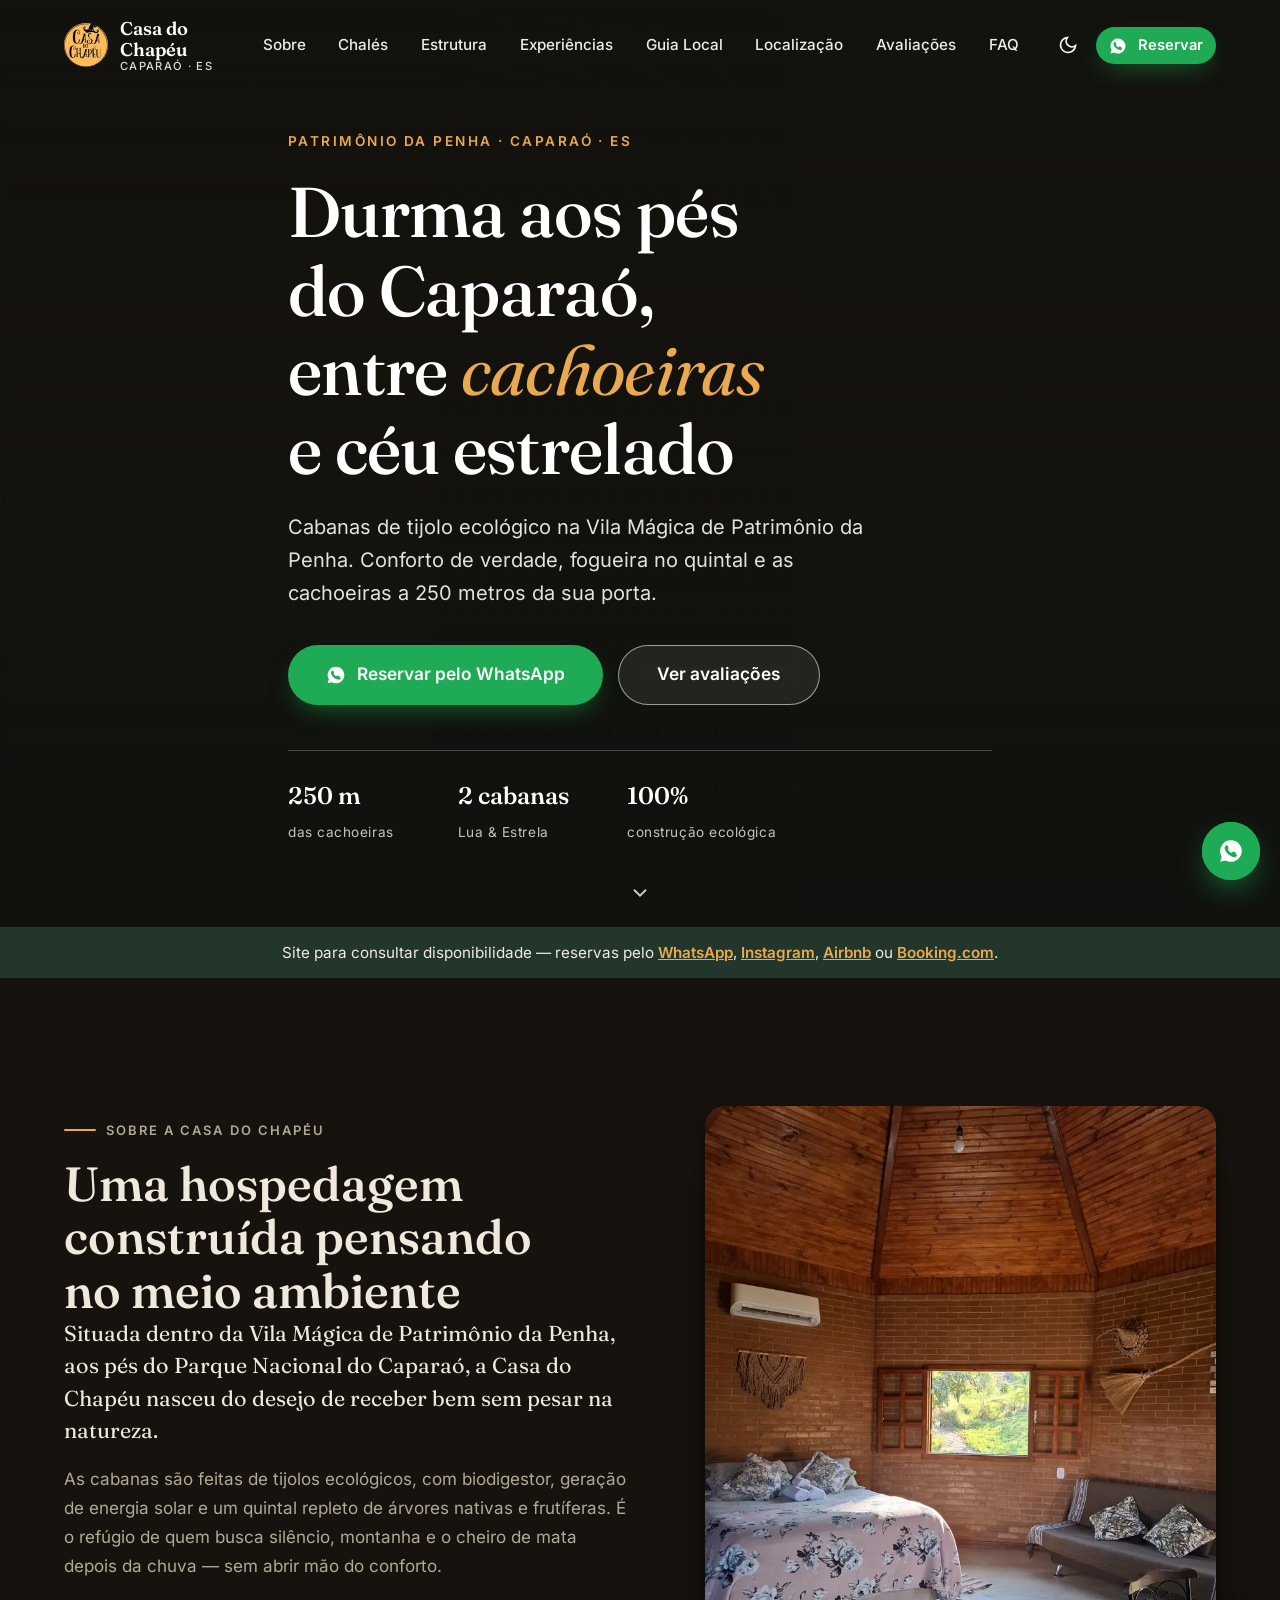
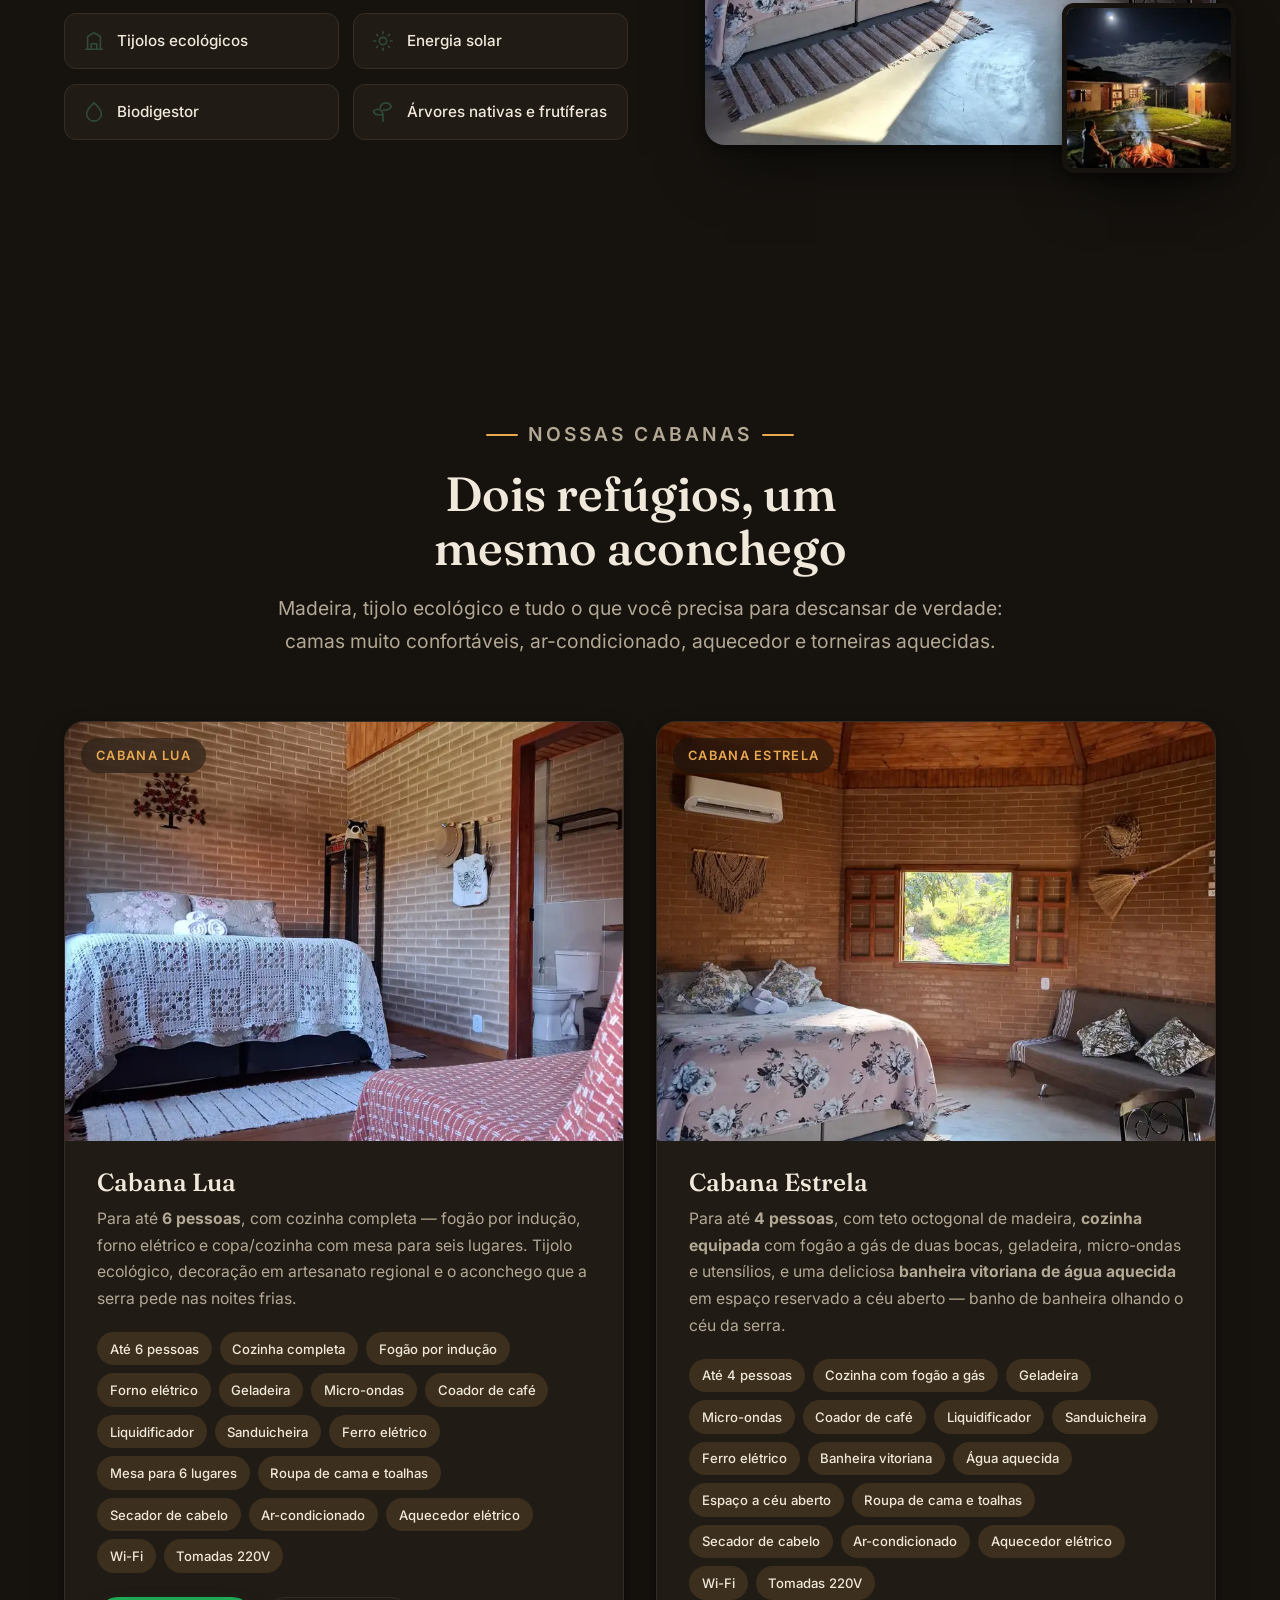
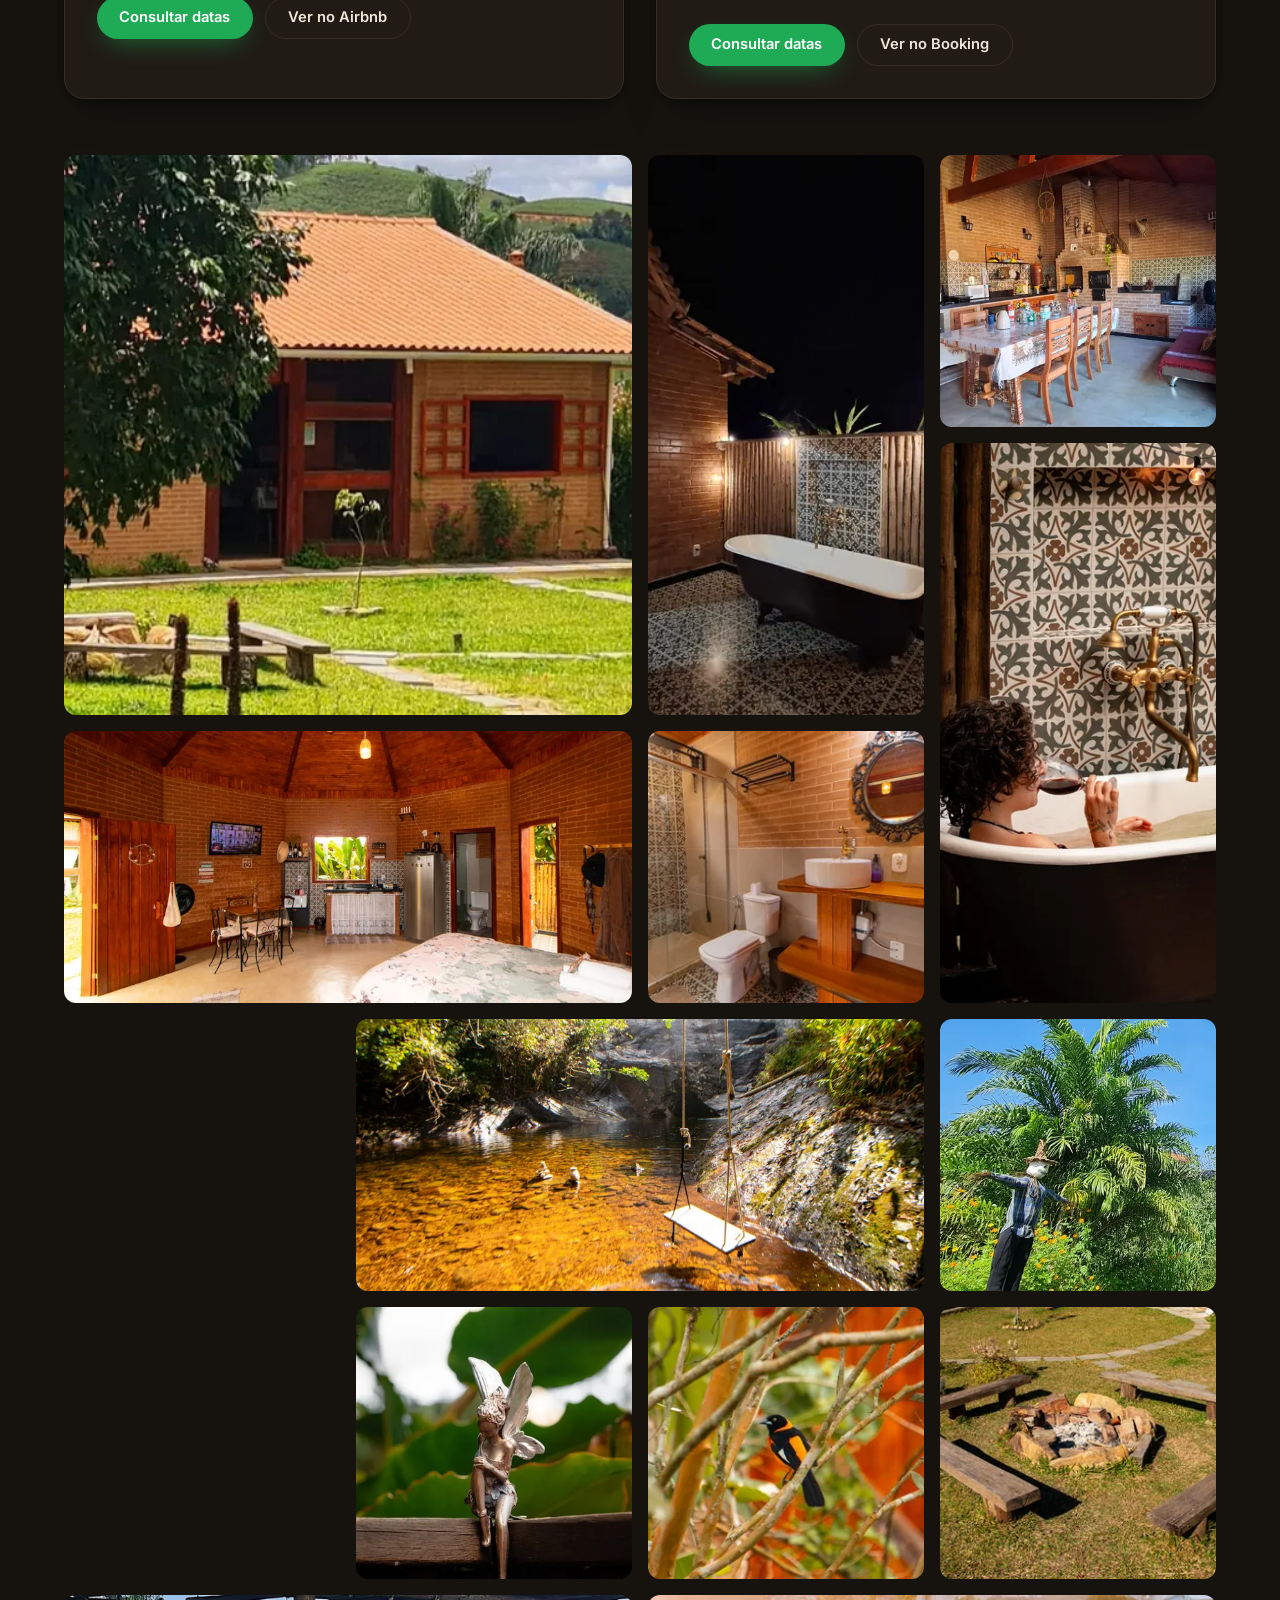
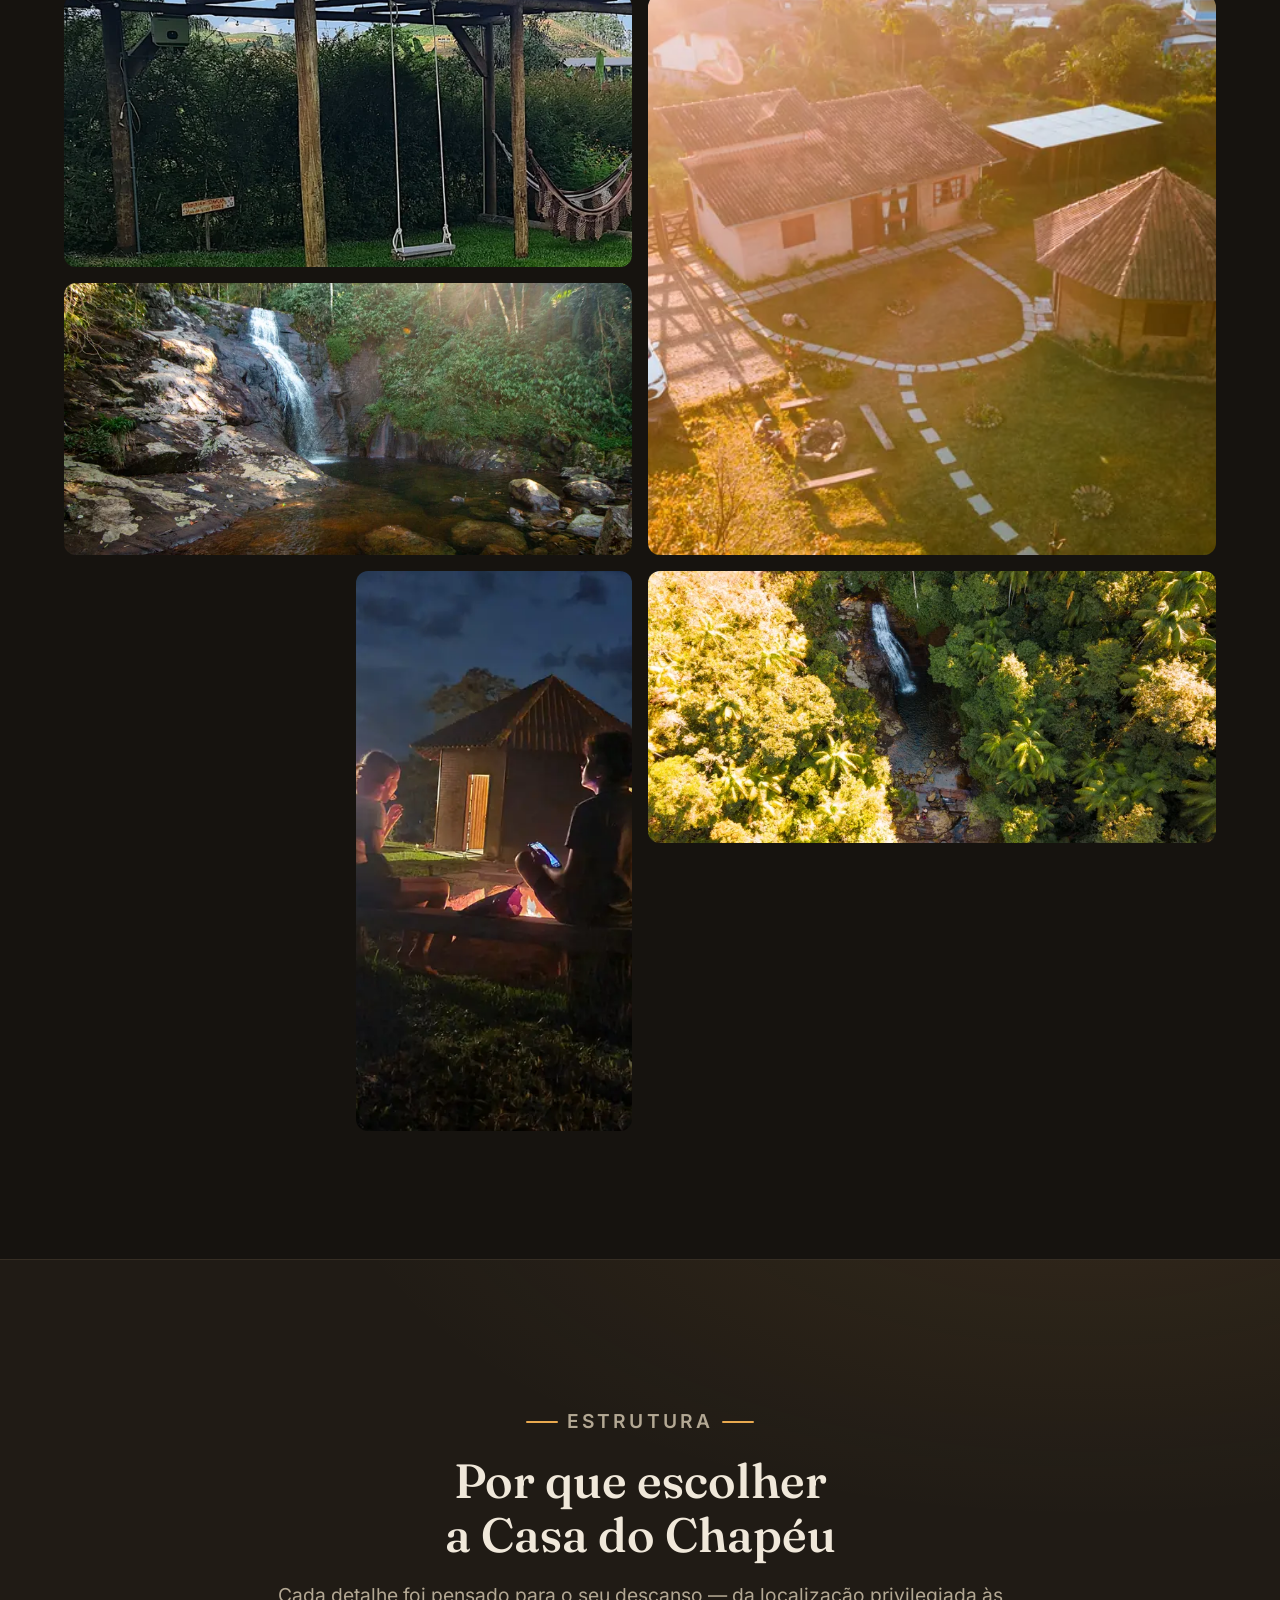
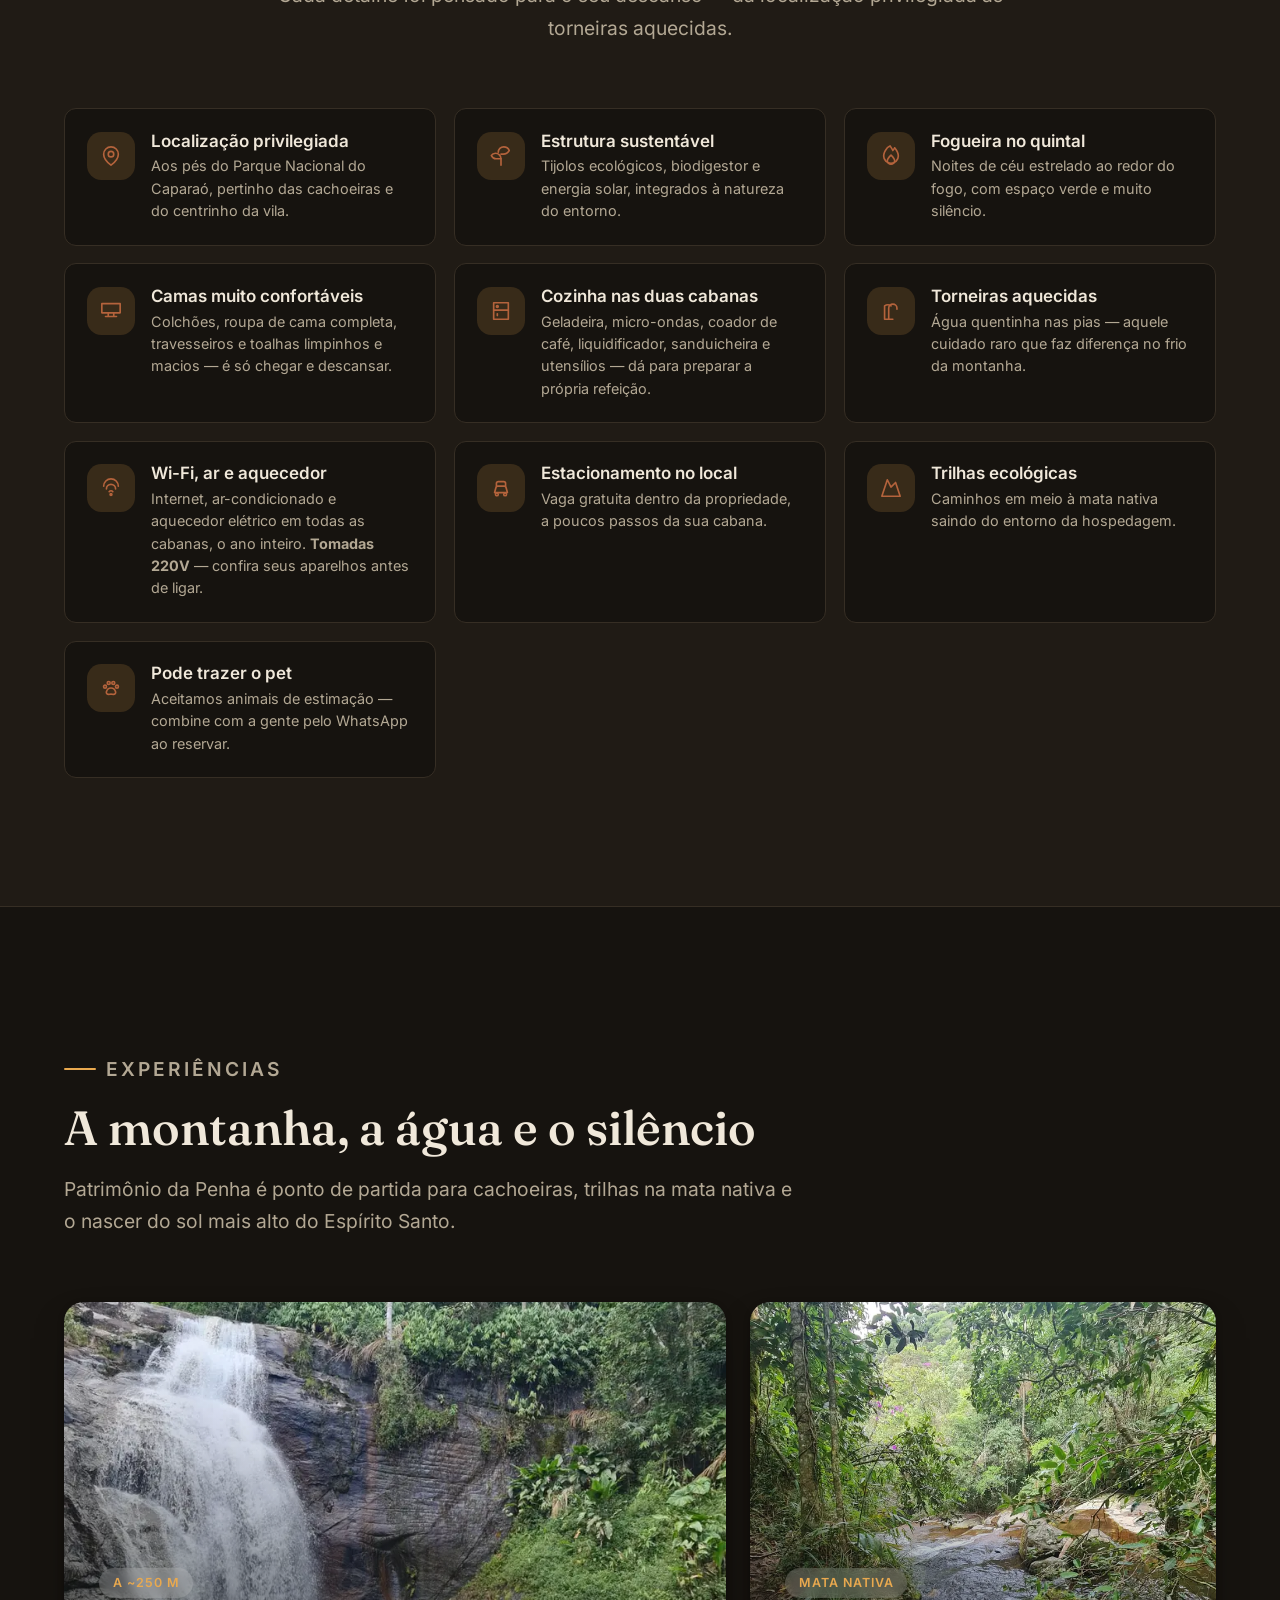
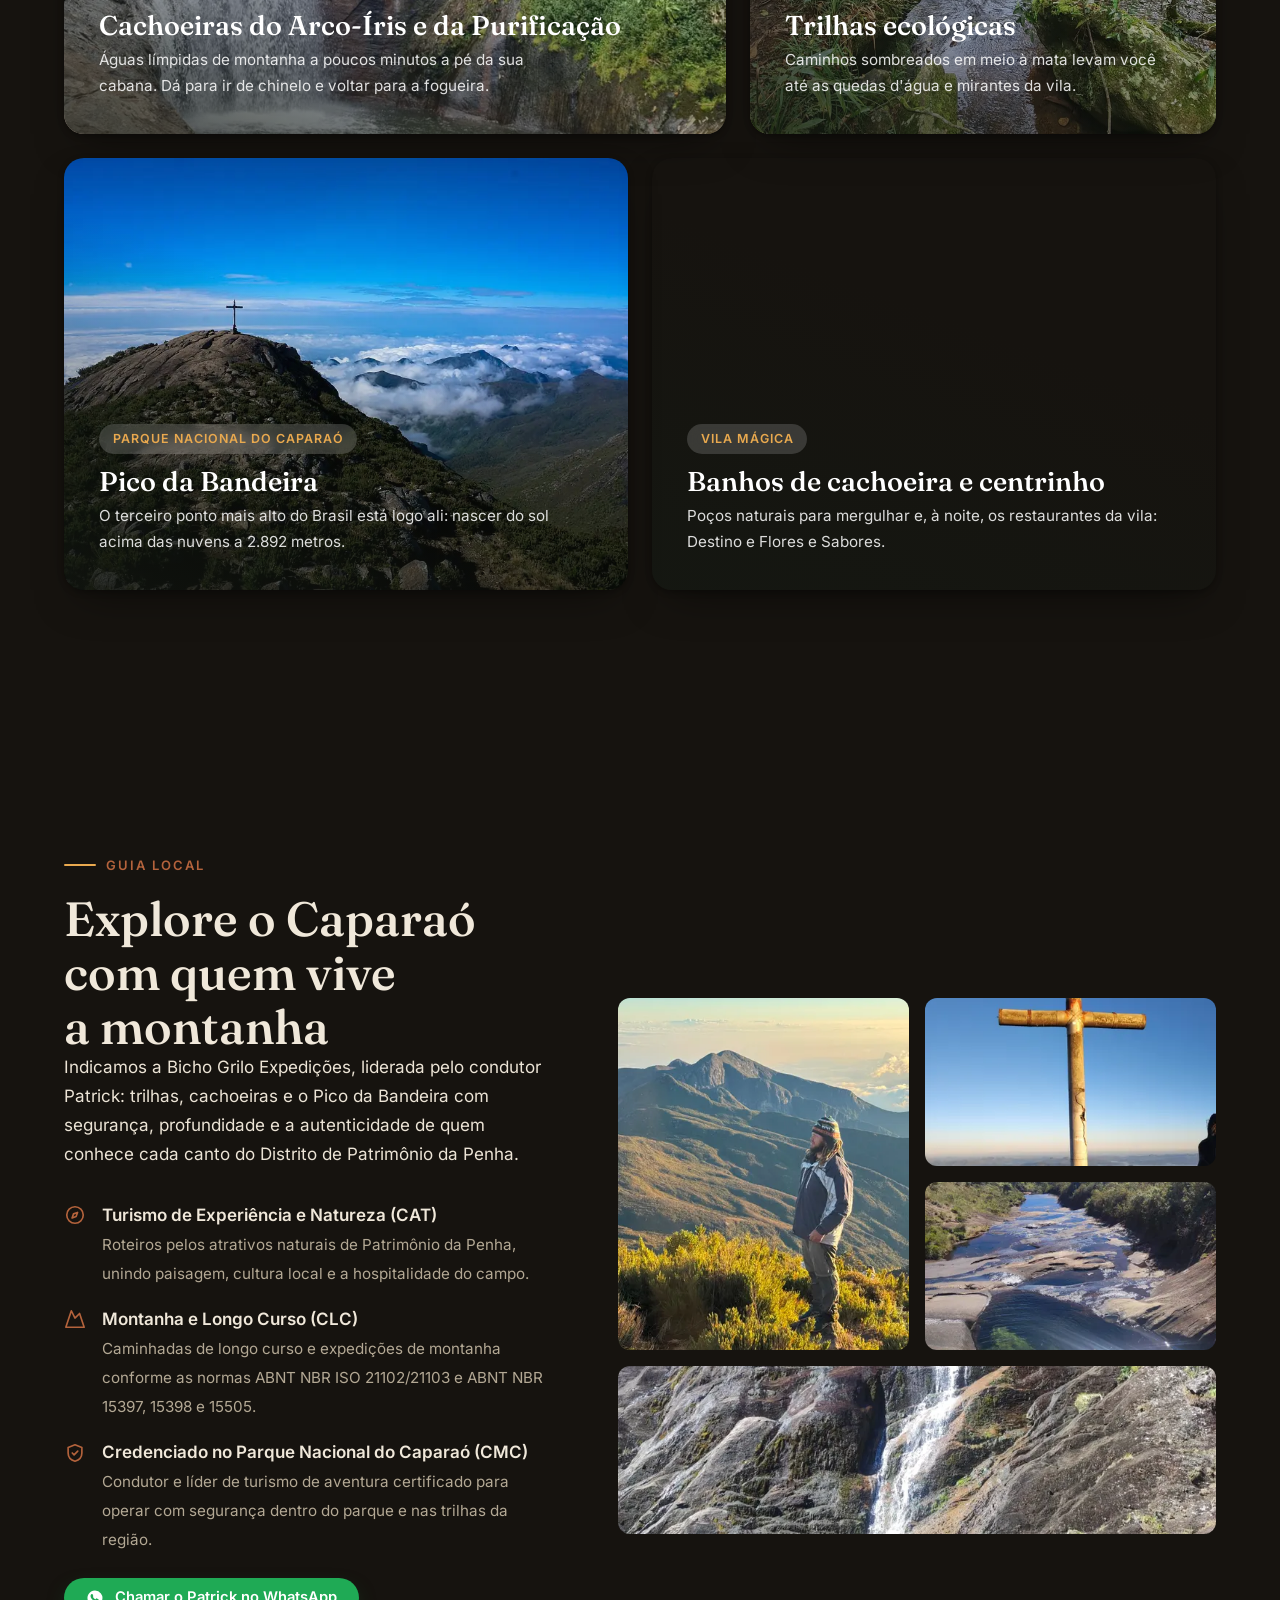
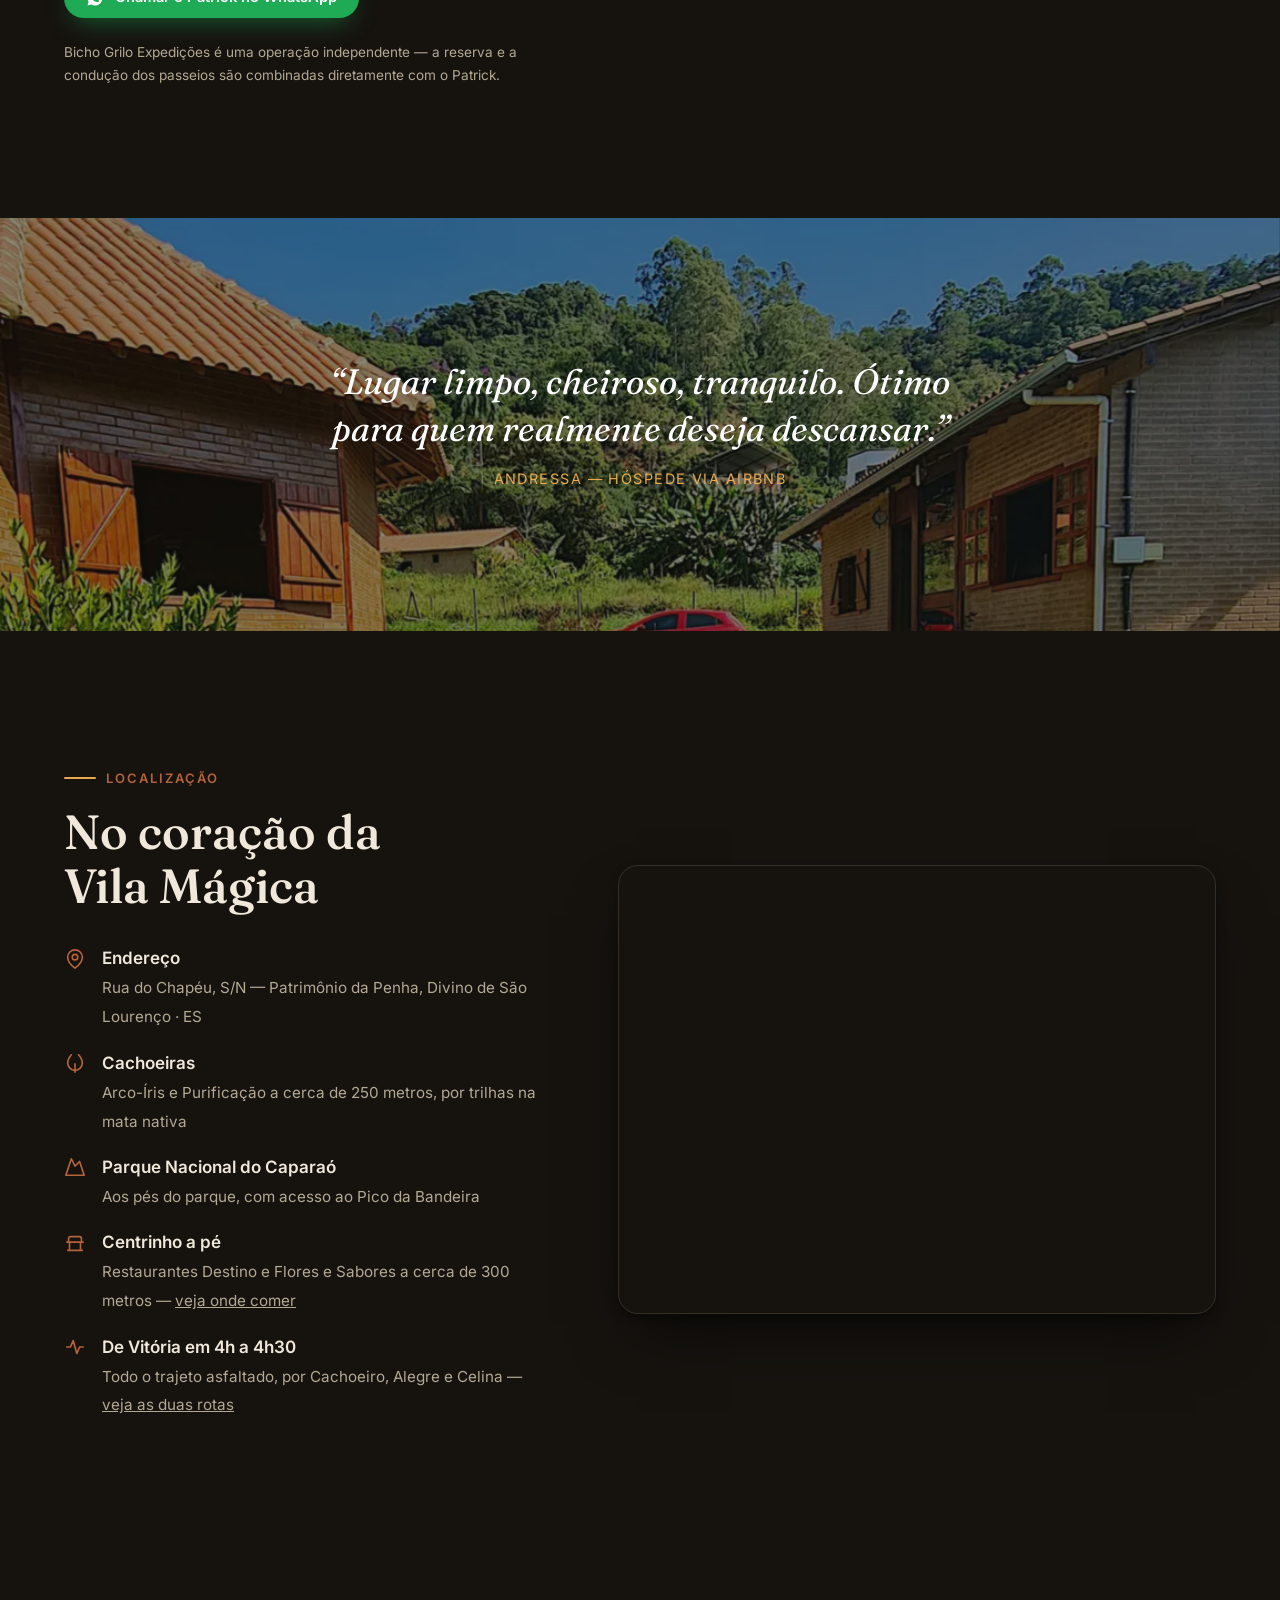
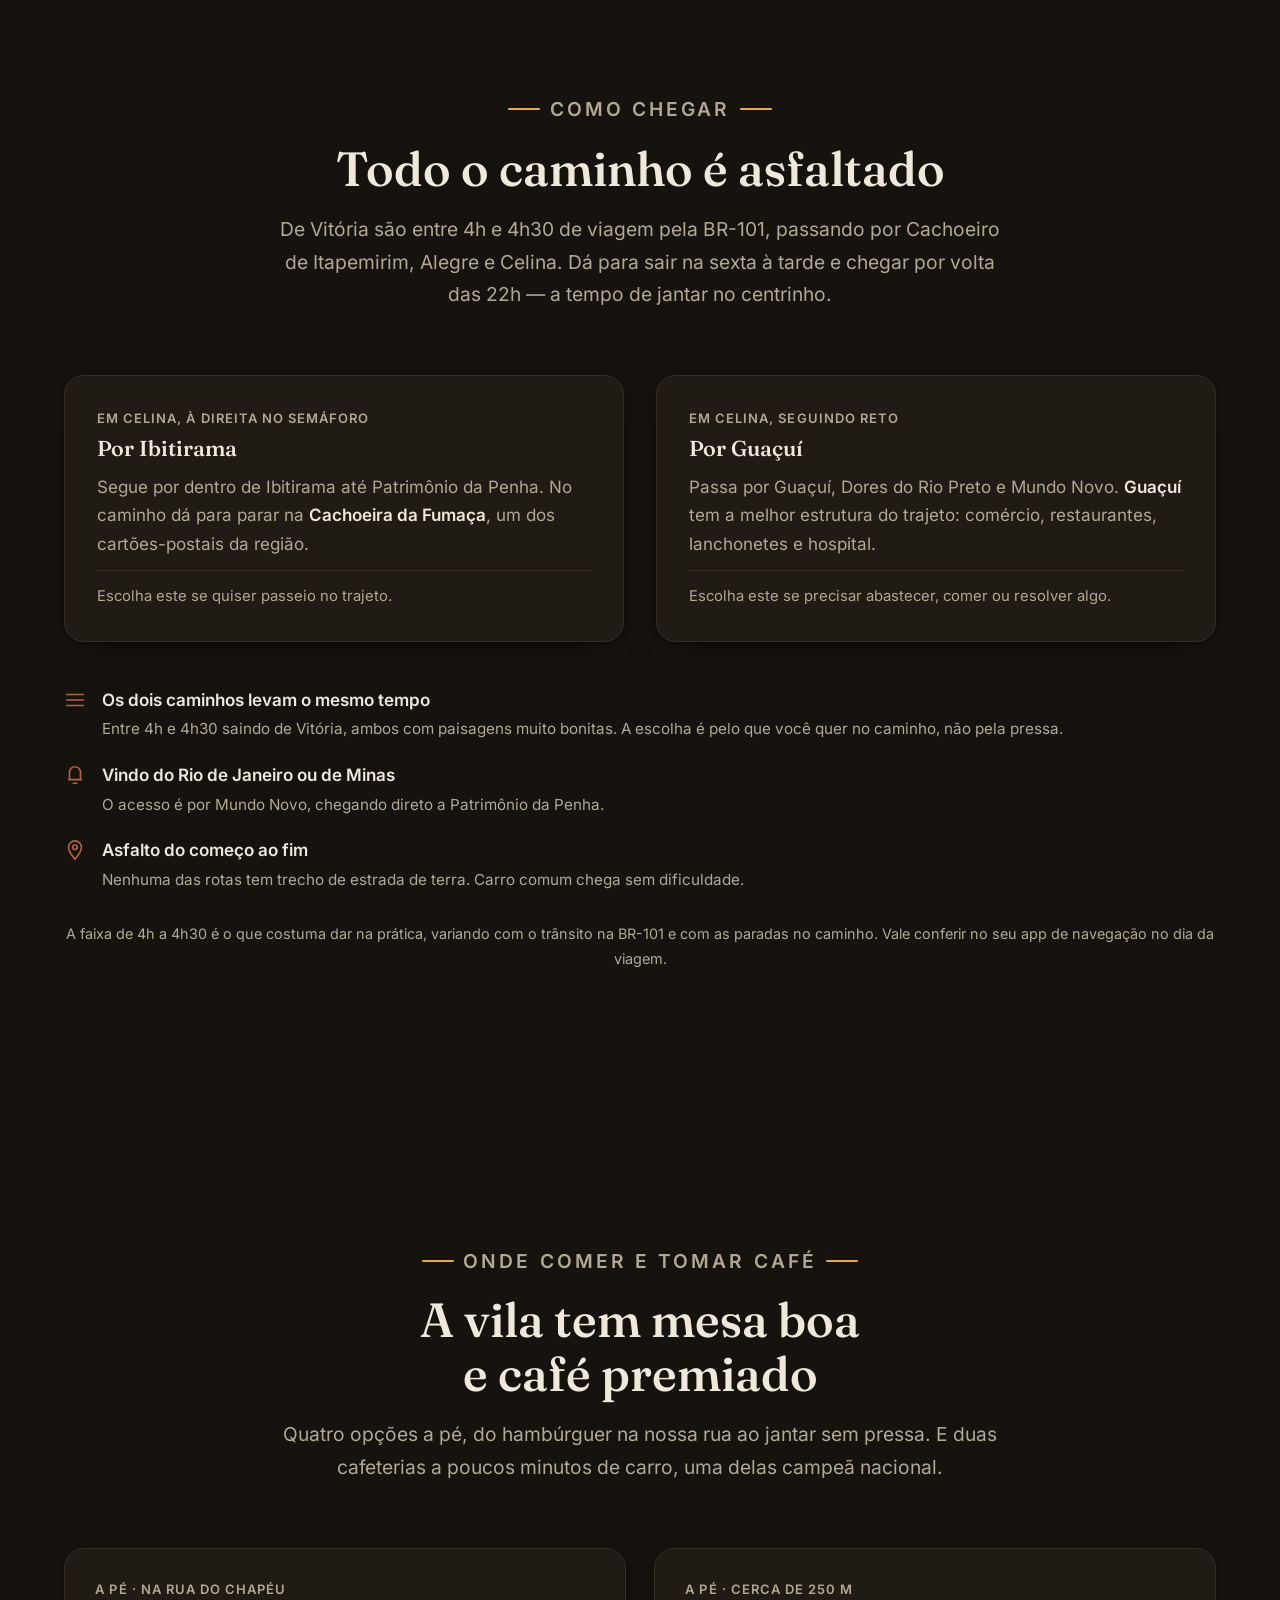
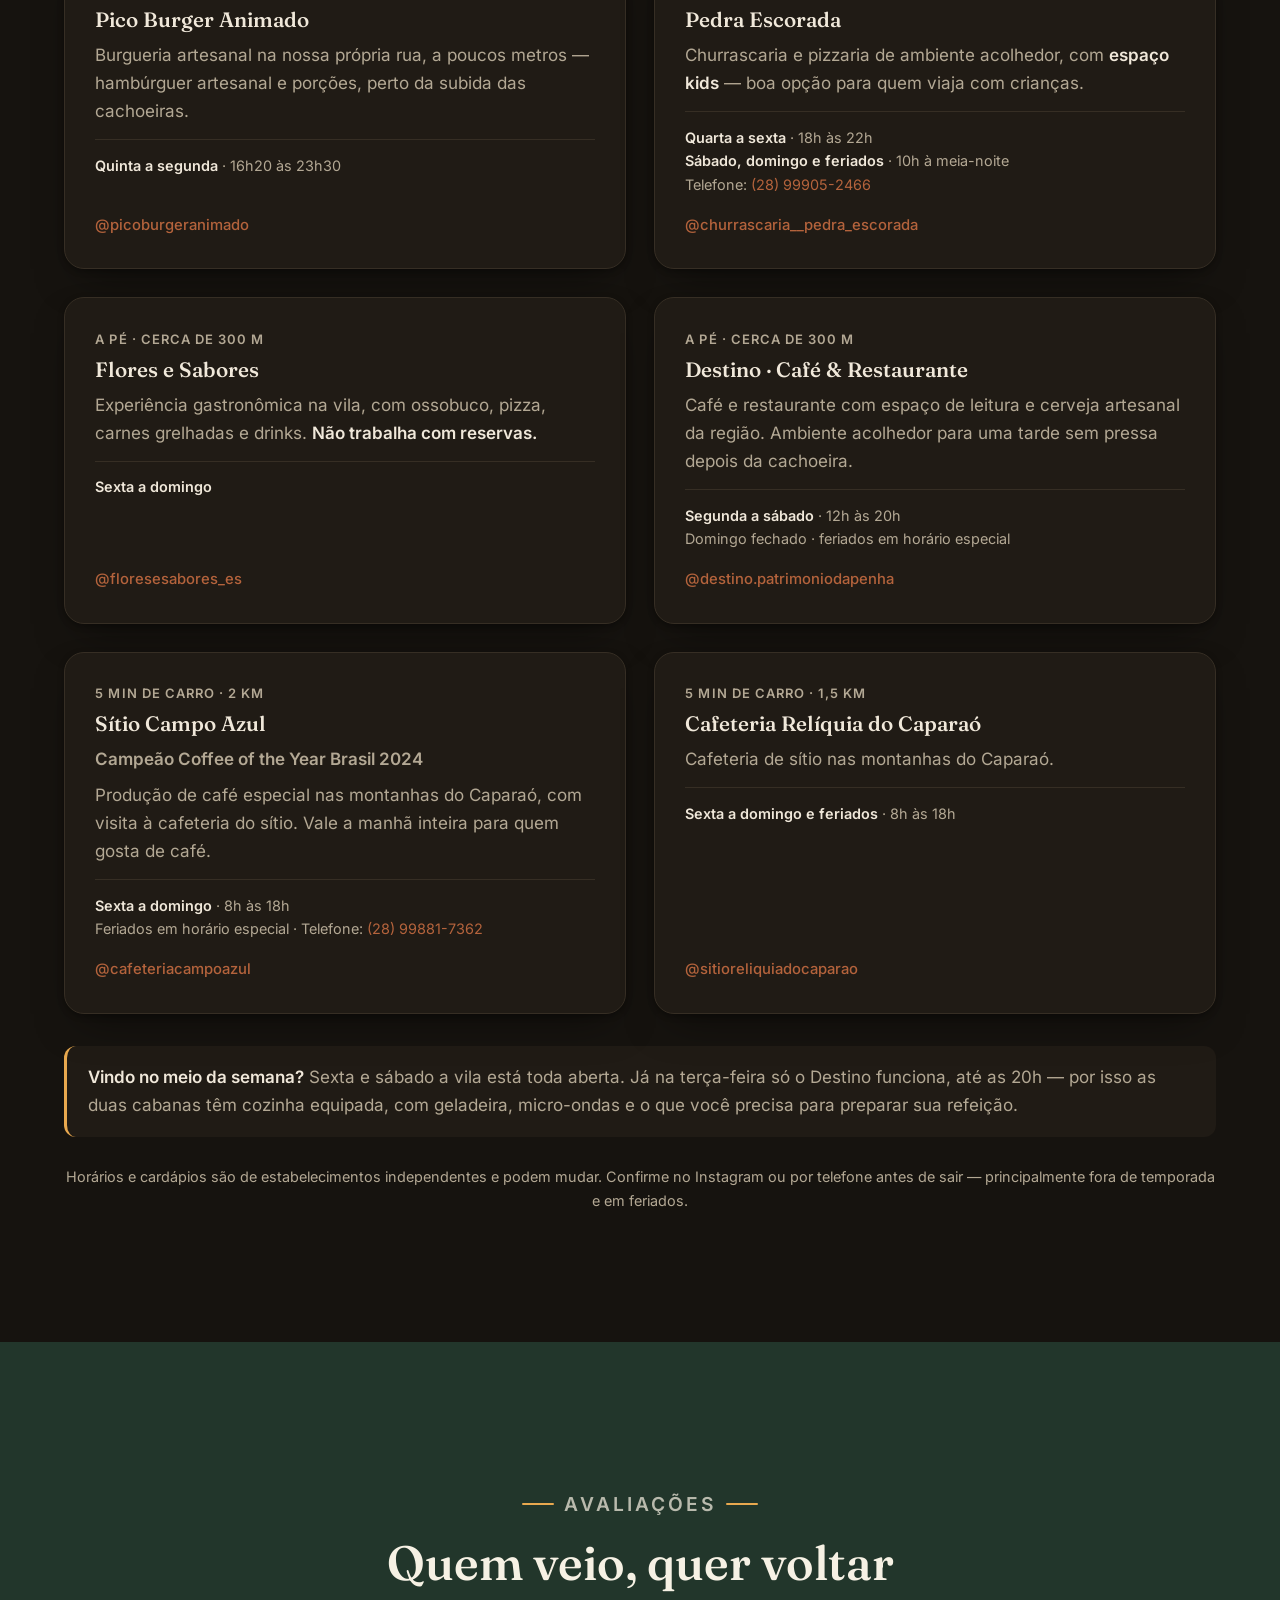
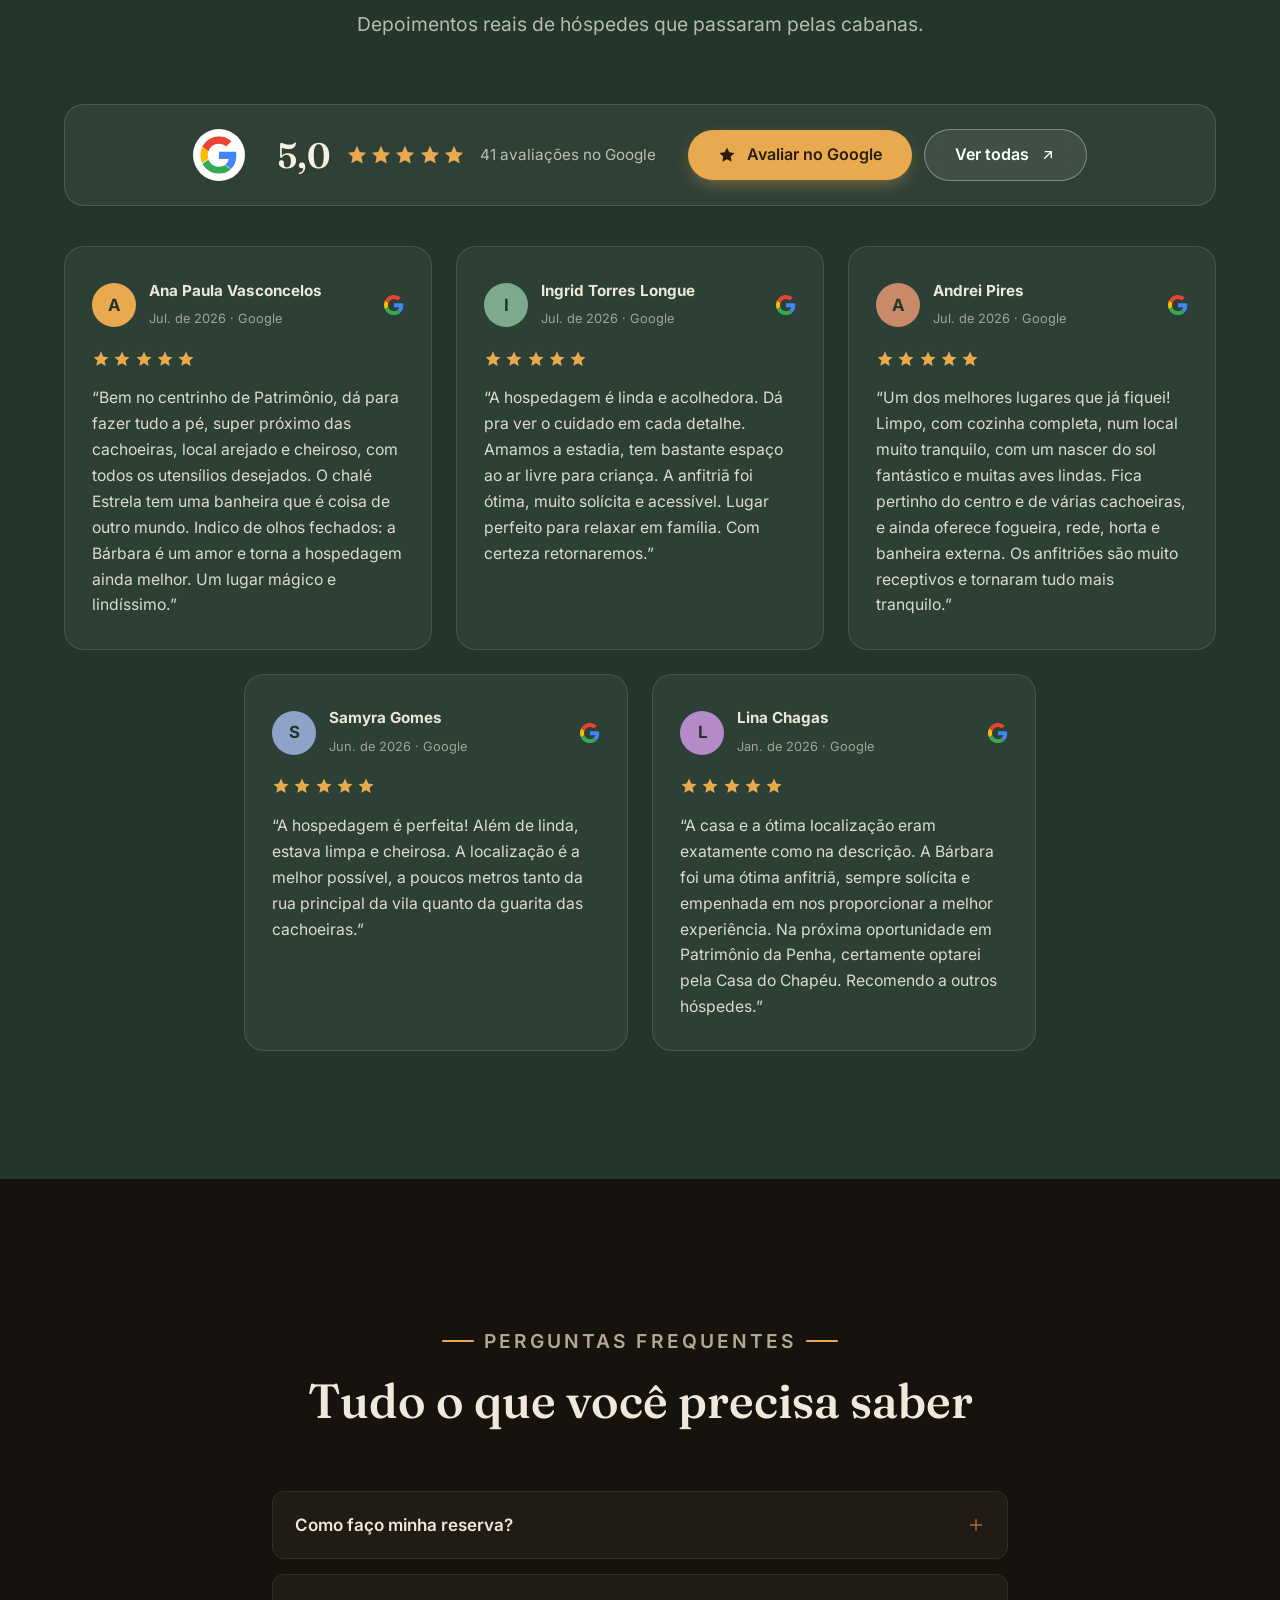
==== commit cbf0fd0f: "feat: nova aba "Guia Local" com indicacao da Bicho Grilo Expedicoes Secao entre Experiencias e Local" ====
--- a/index.html
+++ b/index.html
@@ -311,8 +311,9 @@
       { "@type": "ListItem", "position": 1, "name": "Início", "item": "https://www.casadochapeucaparao.com/" },
       { "@type": "ListItem", "position": 2, "name": "Chalés", "item": "https://www.casadochapeucaparao.com/#chales" },
       { "@type": "ListItem", "position": 3, "name": "Experiências", "item": "https://www.casadochapeucaparao.com/#experiencia" },
-      { "@type": "ListItem", "position": 4, "name": "Localização", "item": "https://www.casadochapeucaparao.com/#localizacao" },
-      { "@type": "ListItem", "position": 5, "name": "Avaliações", "item": "https://www.casadochapeucaparao.com/#avaliacoes" }
+      { "@type": "ListItem", "position": 4, "name": "Guia Local", "item": "https://www.casadochapeucaparao.com/#guia-local" },
+      { "@type": "ListItem", "position": 5, "name": "Localização", "item": "https://www.casadochapeucaparao.com/#localizacao" },
+      { "@type": "ListItem", "position": 6, "name": "Avaliações", "item": "https://www.casadochapeucaparao.com/#avaliacoes" }
     ]
   }
   </script>
@@ -335,6 +336,7 @@
           <li><a href="#chales">Chalés</a></li>
           <li><a href="#estrutura">Estrutura</a></li>
           <li><a href="#experiencia">Experiências</a></li>
+          <li><a href="#guia-local">Guia Local</a></li>
           <li><a href="#localizacao">Localização</a></li>
           <li><a href="#avaliacoes">Avaliações</a></li>
           <li><a href="#faq">FAQ</a></li>
@@ -705,6 +707,57 @@
               <p>Poços naturais para mergulhar e, à noite, os restaurantes da vila: Destino e Flores e Sabores.</p>
             </div>
           </article>
+        </div>
+      </div>
+    </section>
+
+    <!-- ===================== GUIA LOCAL ===================== -->
+    <section class="section" id="guia-local" aria-labelledby="guia-local-titulo">
+      <div class="container location-grid">
+        <div class="reveal">
+          <p class="eyebrow">Guia Local</p>
+          <h2 id="guia-local-titulo">Explore o Caparaó com quem vive a montanha</h2>
+          <p>Indicamos a Bicho Grilo Expedições, liderada pelo condutor Patrick: trilhas, cachoeiras e o Pico da Bandeira com segurança, profundidade e a autenticidade de quem conhece cada canto do Distrito de Patrimônio da Penha.</p>
+          <div class="location-list">
+            <div class="location-item">
+              <svg width="22" height="22" viewBox="0 0 24 24" fill="none" stroke="currentColor" stroke-width="1.8" stroke-linecap="round" stroke-linejoin="round" aria-hidden="true"><circle cx="12" cy="12" r="9"/><path d="m14.8 9.2-1.6 4.4-4.4 1.6 1.6-4.4z"/></svg>
+              <div><strong>Turismo de Experiência e Natureza (CAT)</strong><span>Roteiros pelos atrativos naturais de Patrimônio da Penha, unindo paisagem, cultura local e a hospitalidade do campo.</span></div>
+            </div>
+            <div class="location-item">
+              <svg width="22" height="22" viewBox="0 0 24 24" fill="none" stroke="currentColor" stroke-width="1.8" stroke-linecap="round" stroke-linejoin="round" aria-hidden="true"><path d="m8 3 4 8 5-5 5 15H2L8 3Z"/></svg>
+              <div><strong>Montanha e Longo Curso (CLC)</strong><span>Caminhadas de longo curso e expedições de montanha conforme as normas ABNT NBR ISO 21102/21103 e ABNT NBR 15397, 15398 e 15505.</span></div>
+            </div>
+            <div class="location-item">
+              <svg width="22" height="22" viewBox="0 0 24 24" fill="none" stroke="currentColor" stroke-width="1.8" stroke-linecap="round" stroke-linejoin="round" aria-hidden="true"><path d="M12 3 4.5 6v6c0 4.4 3.2 7.8 7.5 9 4.3-1.2 7.5-4.6 7.5-9V6L12 3Z"/><path d="m9 12 2 2 4-4"/></svg>
+              <div><strong>Credenciado no Parque Nacional do Caparaó (CMC)</strong><span>Condutor e líder de turismo de aventura certificado para operar com segurança dentro do parque e nas trilhas da região.</span></div>
+            </div>
+          </div>
+          <div class="cabin-cta">
+            <a class="btn btn-whatsapp" href="https://wa.me/5527996614429?text=Vi%20seu%20contato%20no%20site%20da%20Casa%20do%20Chap%C3%A9u%20Capara%C3%B3" target="_blank" rel="noopener noreferrer">
+              <svg width="18" height="18" viewBox="0 0 24 24" fill="currentColor" aria-hidden="true"><path d="M12 2a10 10 0 0 0-8.6 15.1L2 22l5-1.3A10 10 0 1 0 12 2Zm5.8 14.1c-.2.7-1.2 1.3-2 1.4-.5.1-1.2.2-3.5-.7-2.9-1.2-4.8-4.1-5-4.3-.1-.2-1.2-1.6-1.2-3s.7-2.1 1-2.4c.2-.3.5-.4.7-.4h.5c.2 0 .4 0 .6.5s.8 1.9.8 2c.1.1.1.3 0 .5-.3.6-.6.8-.4 1.1.7 1.2 1.6 2.2 2.8 2.8.3.2.5.1.7-.1l.7-.9c.2-.3.4-.2.7-.1l1.9.9c.3.1.5.2.6.4 0 .1 0 .7-.2 1.3Z"/></svg>
+              <span>Chamar o Patrick no WhatsApp</span>
+            </a>
+          </div>
+          <p class="guide-note">Bicho Grilo Expedições é uma operação independente — a reserva e a condução dos passeios são combinadas diretamente com o Patrick.</p>
+        </div>
+
+        <div class="gallery guide-mosaic reveal" style="--reveal-delay: 120ms" aria-label="Fotos das expedições da Bicho Grilo pelo Caparaó" role="group">
+          <a href="assets/images/guia-local-patrick-cume-1600.webp" data-span="tall" data-lightbox data-caption="Patrick, condutor da Bicho Grilo Expedições, no cume do Caparaó ao entardecer">
+            <img src="assets/images/guia-local-patrick-cume-800.webp" srcset="assets/images/guia-local-patrick-cume-400.webp 400w, assets/images/guia-local-patrick-cume-800.webp 800w, assets/images/guia-local-patrick-cume-1600.webp 1600w" sizes="(max-width: 56em) 46vw, min(24vw, 291px)" width="1600" height="2844" alt="Patrick, condutor da Bicho Grilo Expedições, observando a Serra do Caparaó do alto de um mirante" loading="lazy" decoding="async">
+            <span>Patrick, guia da Bicho Grilo</span>
+          </a>
+          <a href="assets/images/guia-local-cruzeiro-pico-bandeira-1200.webp" data-lightbox data-caption="Cruzeiro no cume do Pico da Bandeira, o terceiro ponto mais alto do Brasil">
+            <img src="assets/images/guia-local-cruzeiro-pico-bandeira-800.webp" srcset="assets/images/guia-local-cruzeiro-pico-bandeira-400.webp 400w, assets/images/guia-local-cruzeiro-pico-bandeira-800.webp 800w, assets/images/guia-local-cruzeiro-pico-bandeira-1200.webp 1200w" sizes="(max-width: 56em) 46vw, min(24vw, 291px)" width="1200" height="1600" alt="Cruzeiro de metal no cume do Pico da Bandeira acima do mar de nuvens" loading="lazy" decoding="async">
+            <span>Pico da Bandeira</span>
+          </a>
+          <a href="assets/images/guia-local-canion-caparao-1200.webp" data-lightbox data-caption="Rio e poços naturais em trilha guiada pela Bicho Grilo Expedições">
+            <img src="assets/images/guia-local-canion-caparao-800.webp" srcset="assets/images/guia-local-canion-caparao-400.webp 400w, assets/images/guia-local-canion-caparao-800.webp 800w, assets/images/guia-local-canion-caparao-1200.webp 1200w" sizes="(max-width: 56em) 46vw, min(24vw, 291px)" width="1200" height="1600" alt="Rio de águas claras formando poços naturais entre a mata do Caparaó" loading="lazy" decoding="async">
+            <span>Poços naturais</span>
+          </a>
+          <a href="assets/images/guia-local-cachoeira-trilha-1200.webp" data-span="wide" data-lightbox data-caption="Cachoeira em trecho de trilha guiada pela Bicho Grilo Expedições">
+            <img src="assets/images/guia-local-cachoeira-trilha-800.webp" srcset="assets/images/guia-local-cachoeira-trilha-400.webp 400w, assets/images/guia-local-cachoeira-trilha-800.webp 800w, assets/images/guia-local-cachoeira-trilha-1200.webp 1200w" sizes="(max-width: 56em) 94vw, min(48vw, 598px)" width="1200" height="1600" alt="Cachoeira estreita descendo por paredão de rocha em meio à mata do Caparaó" loading="lazy" decoding="async">
+            <span>Cachoeiras da trilha</span>
+          </a>
         </div>
       </div>
     </section>
@@ -1008,6 +1061,7 @@
             <li><a href="#chales">Chalés</a></li>
             <li><a href="#estrutura">Estrutura</a></li>
             <li><a href="#experiencia">Experiências</a></li>
+            <li><a href="#guia-local">Guia Local</a></li>
             <li><a href="#avaliacoes">Avaliações</a></li>
             <li><a href="#faq">FAQ</a></li>
           </ul>
--- a/styles/main.css
+++ b/styles/main.css
@@ -241,6 +241,7 @@
   font-size: .95rem; font-weight: 500;
   color: rgb(255 255 255 / .92);
   text-decoration: none; border-radius: 999px;
+  white-space: nowrap;
   transition: background-color .2s ease, color .2s ease;
 }
 .primary-nav a:hover { background: rgb(255 255 255 / .14); color: #fff; }
@@ -712,6 +713,22 @@
 }
 .map-frame iframe { width: 100%; height: 100%; border: 0; }
 
+/* ---------- Guia Local ---------- */
+.guide-note {
+  margin-top: 1.4rem;
+  font-size: .85rem;
+  color: var(--text-soft);
+}
+.guide-mosaic {
+  grid-template-columns: repeat(2, 1fr);
+  grid-auto-rows: clamp(7.5rem, 16vw, 10.5rem);
+  grid-auto-flow: dense;
+  margin-top: 0;
+}
+@media (max-width: 56em) {
+  .guide-mosaic { grid-auto-rows: clamp(7rem, 26vw, 9rem); }
+}
+
 /* ---------- Como chegar ---------- */
 .routes {
   display: grid; gap: clamp(1.25rem, 3vw, 2rem);
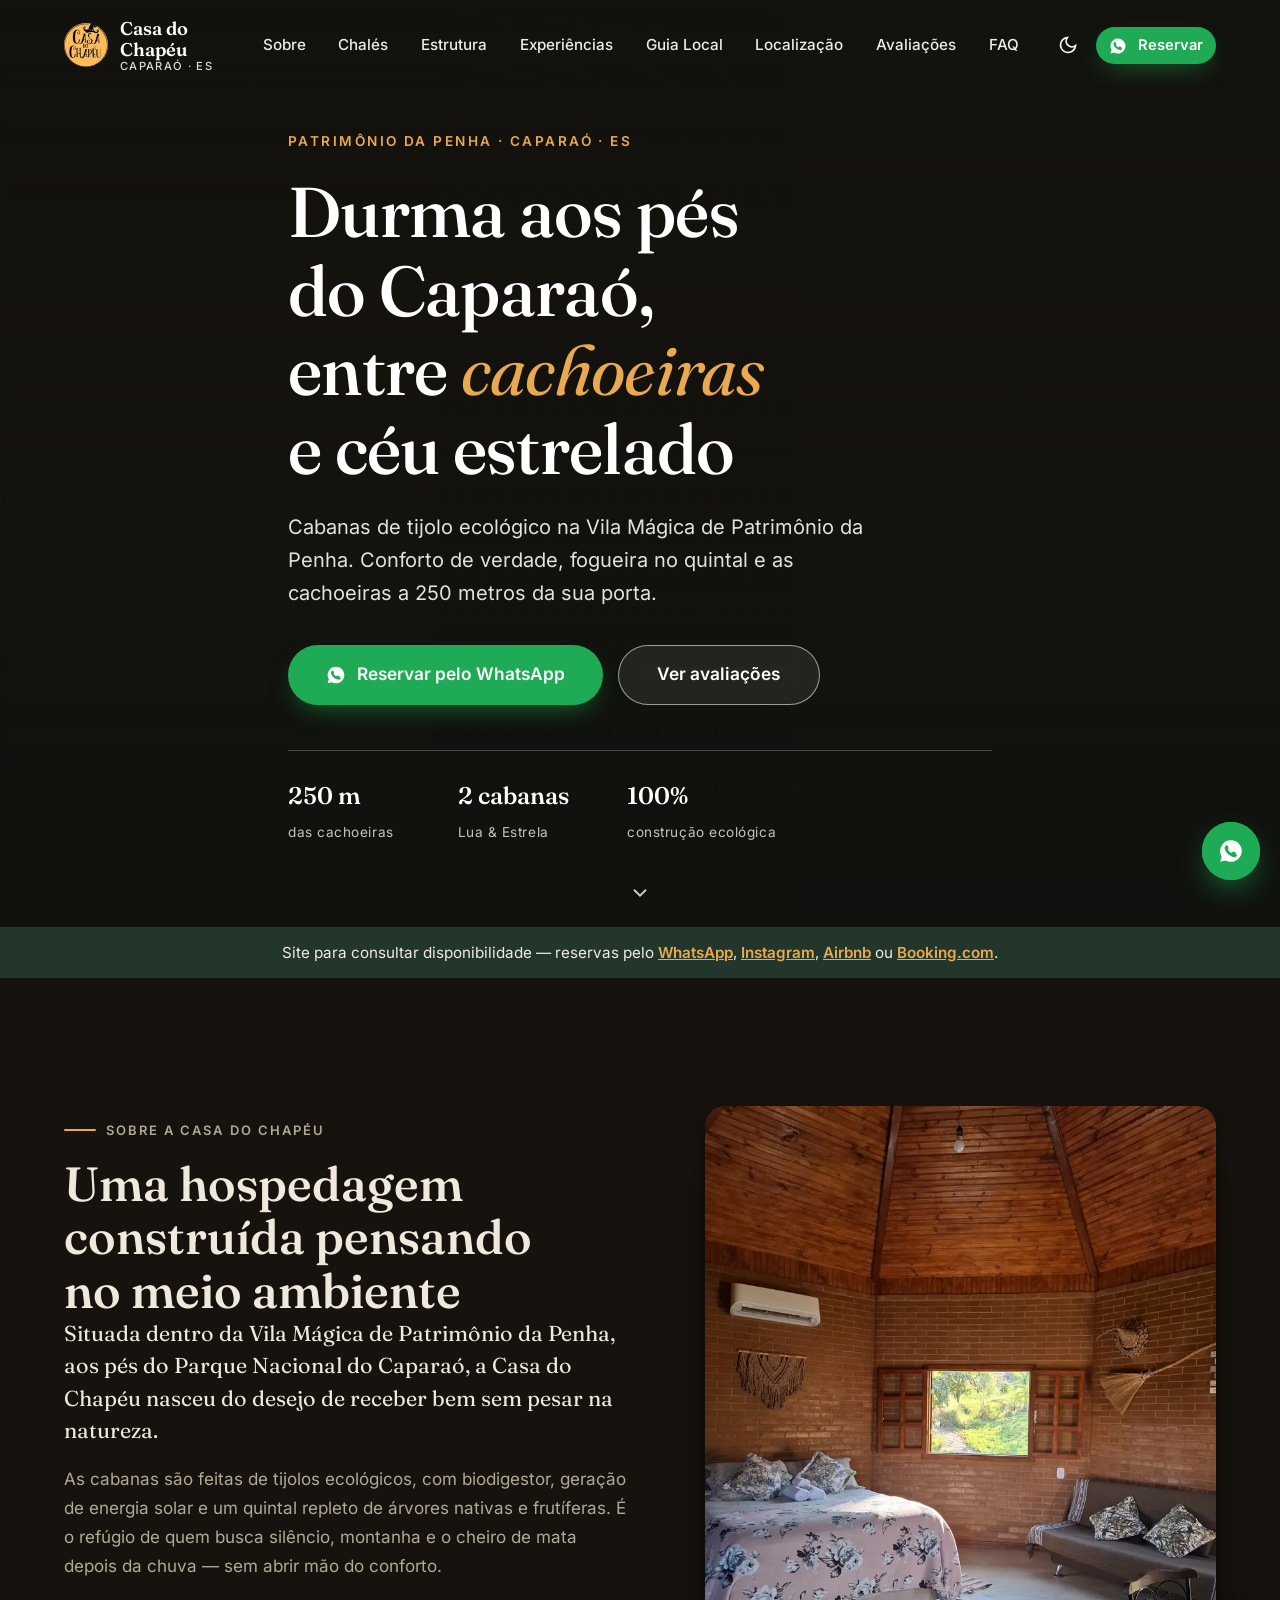
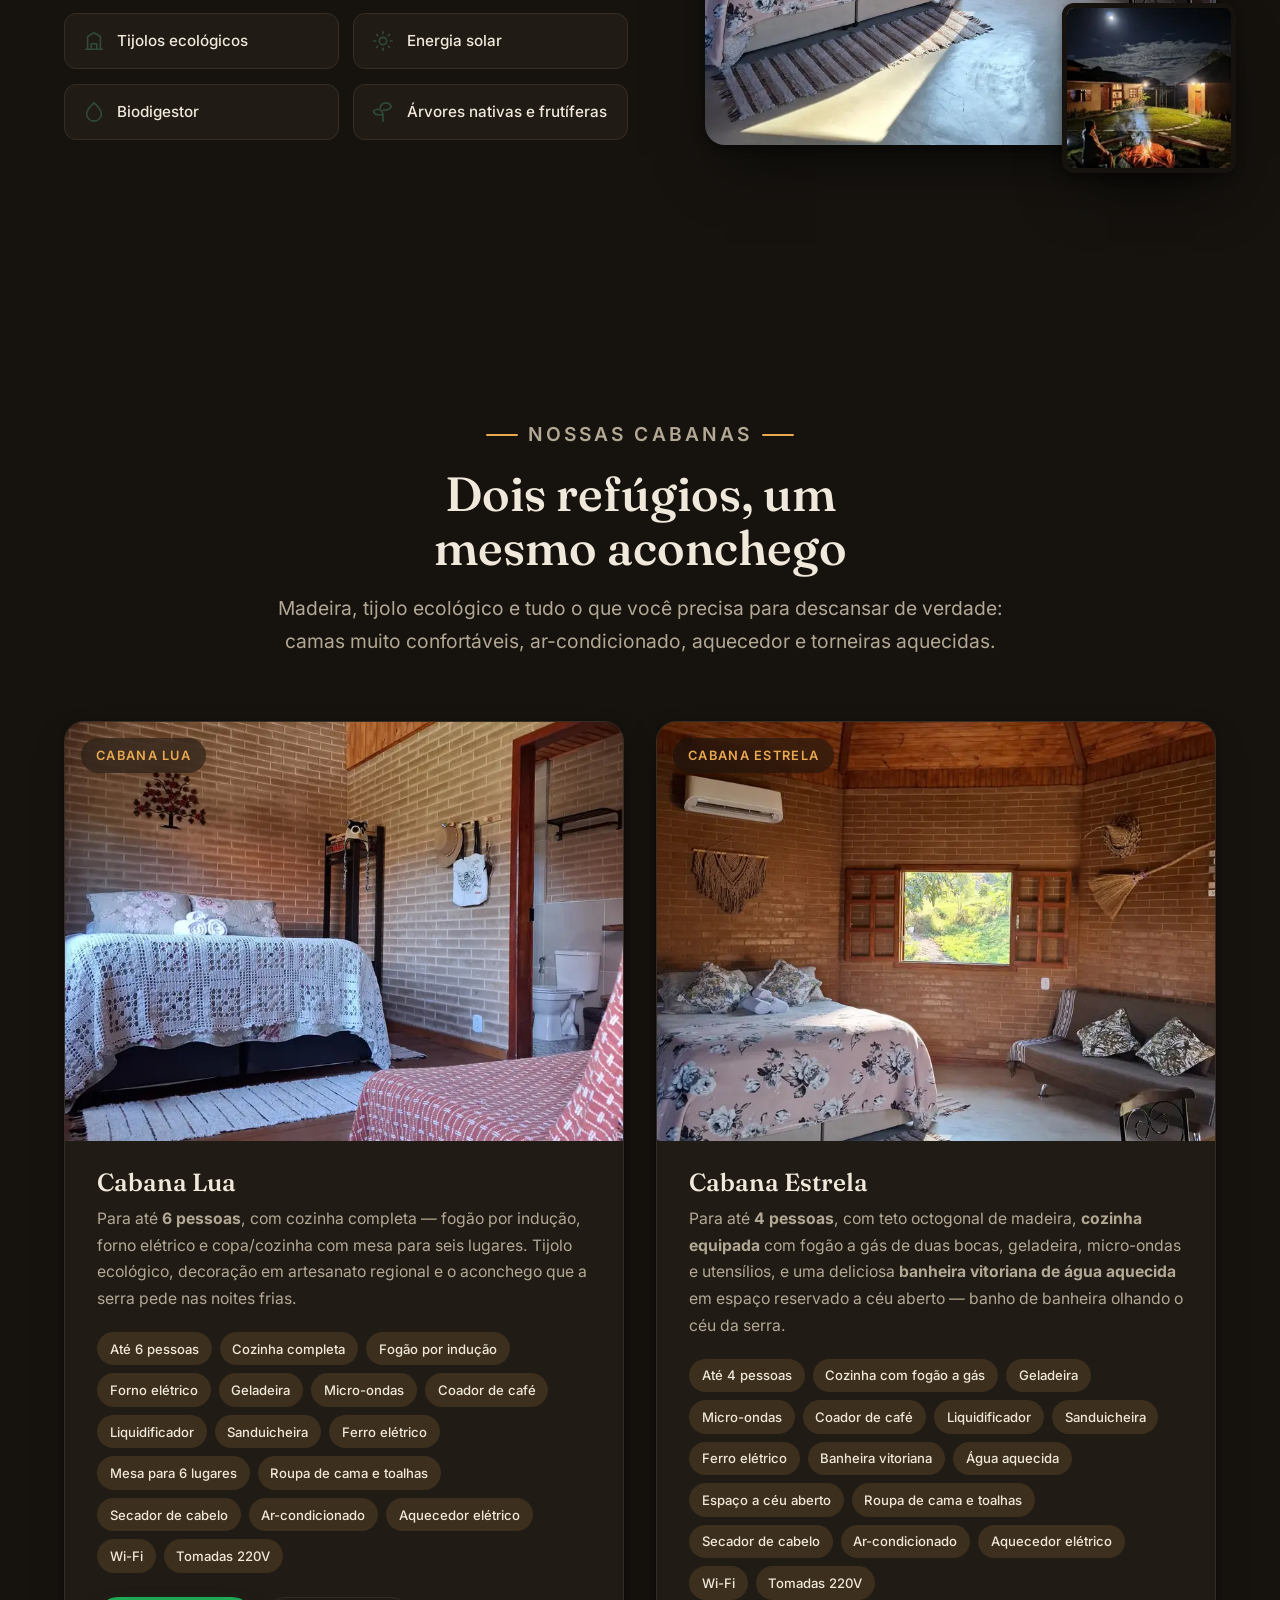
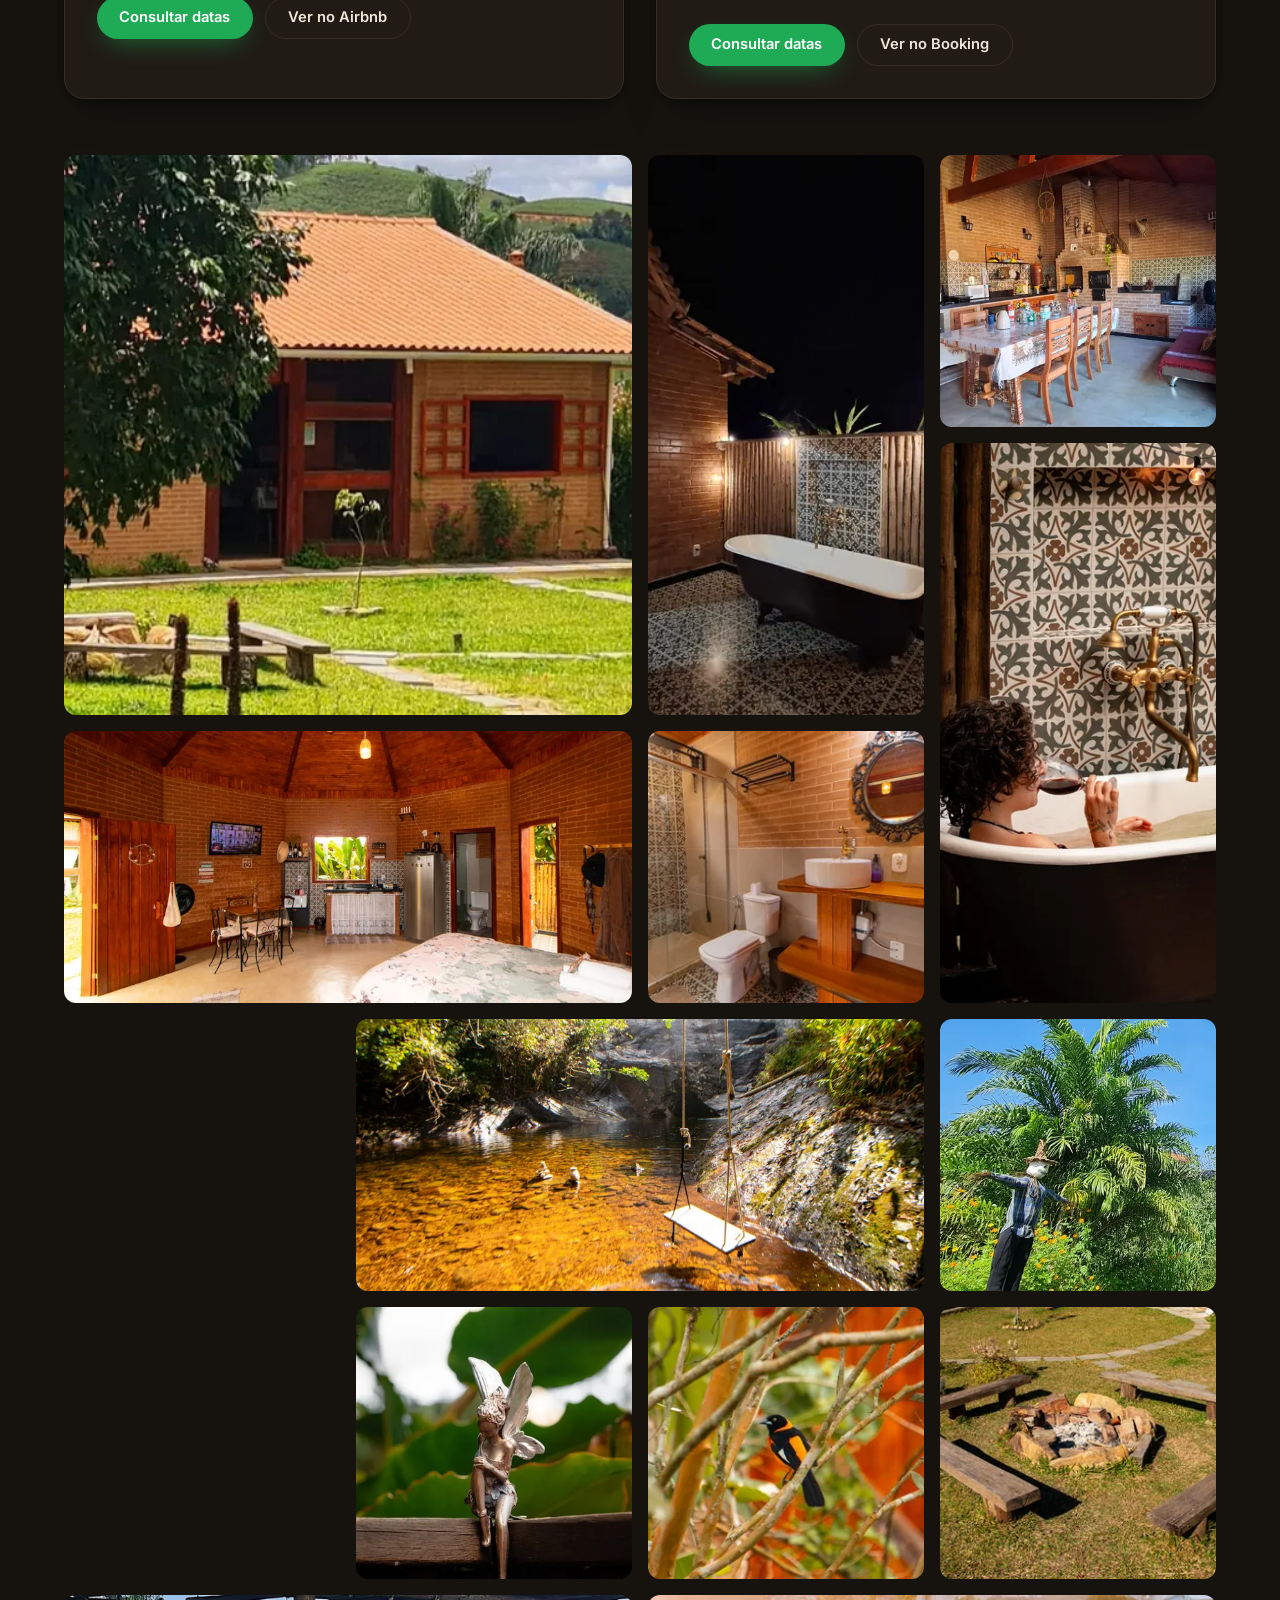
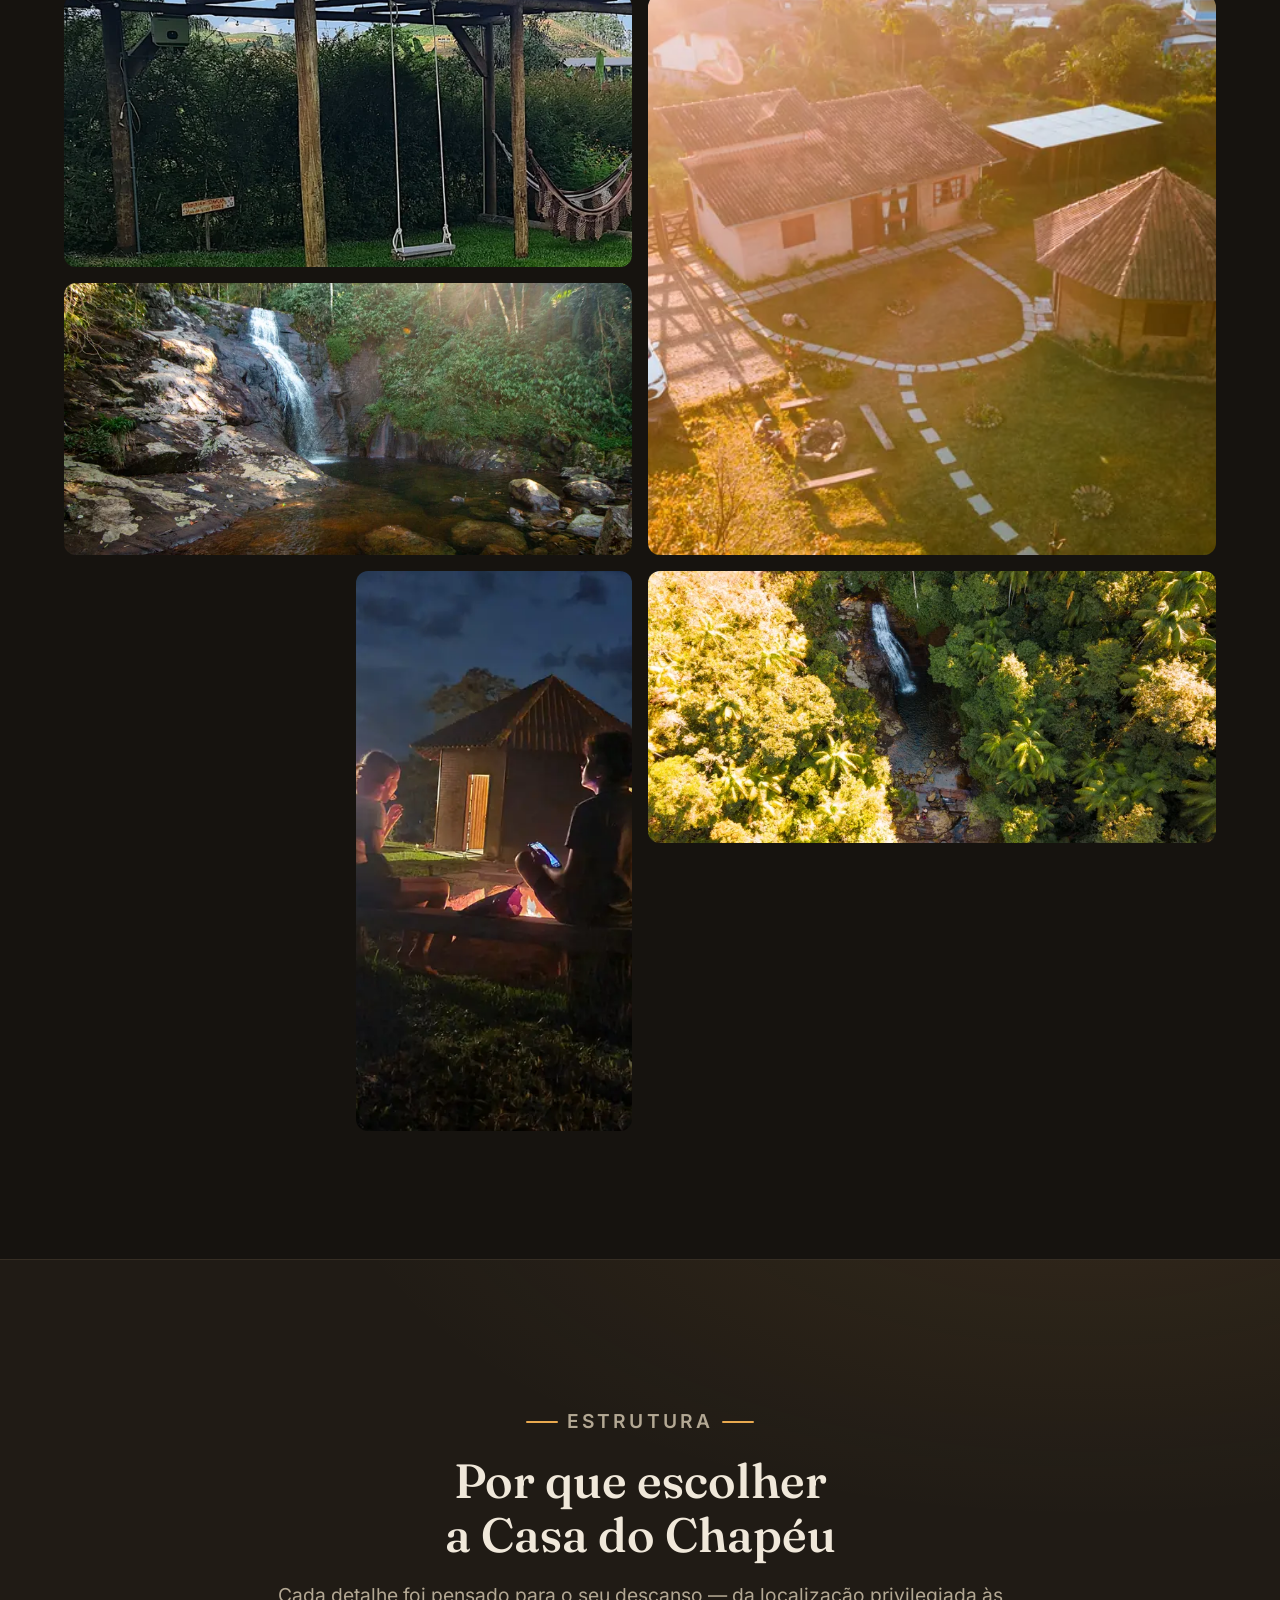
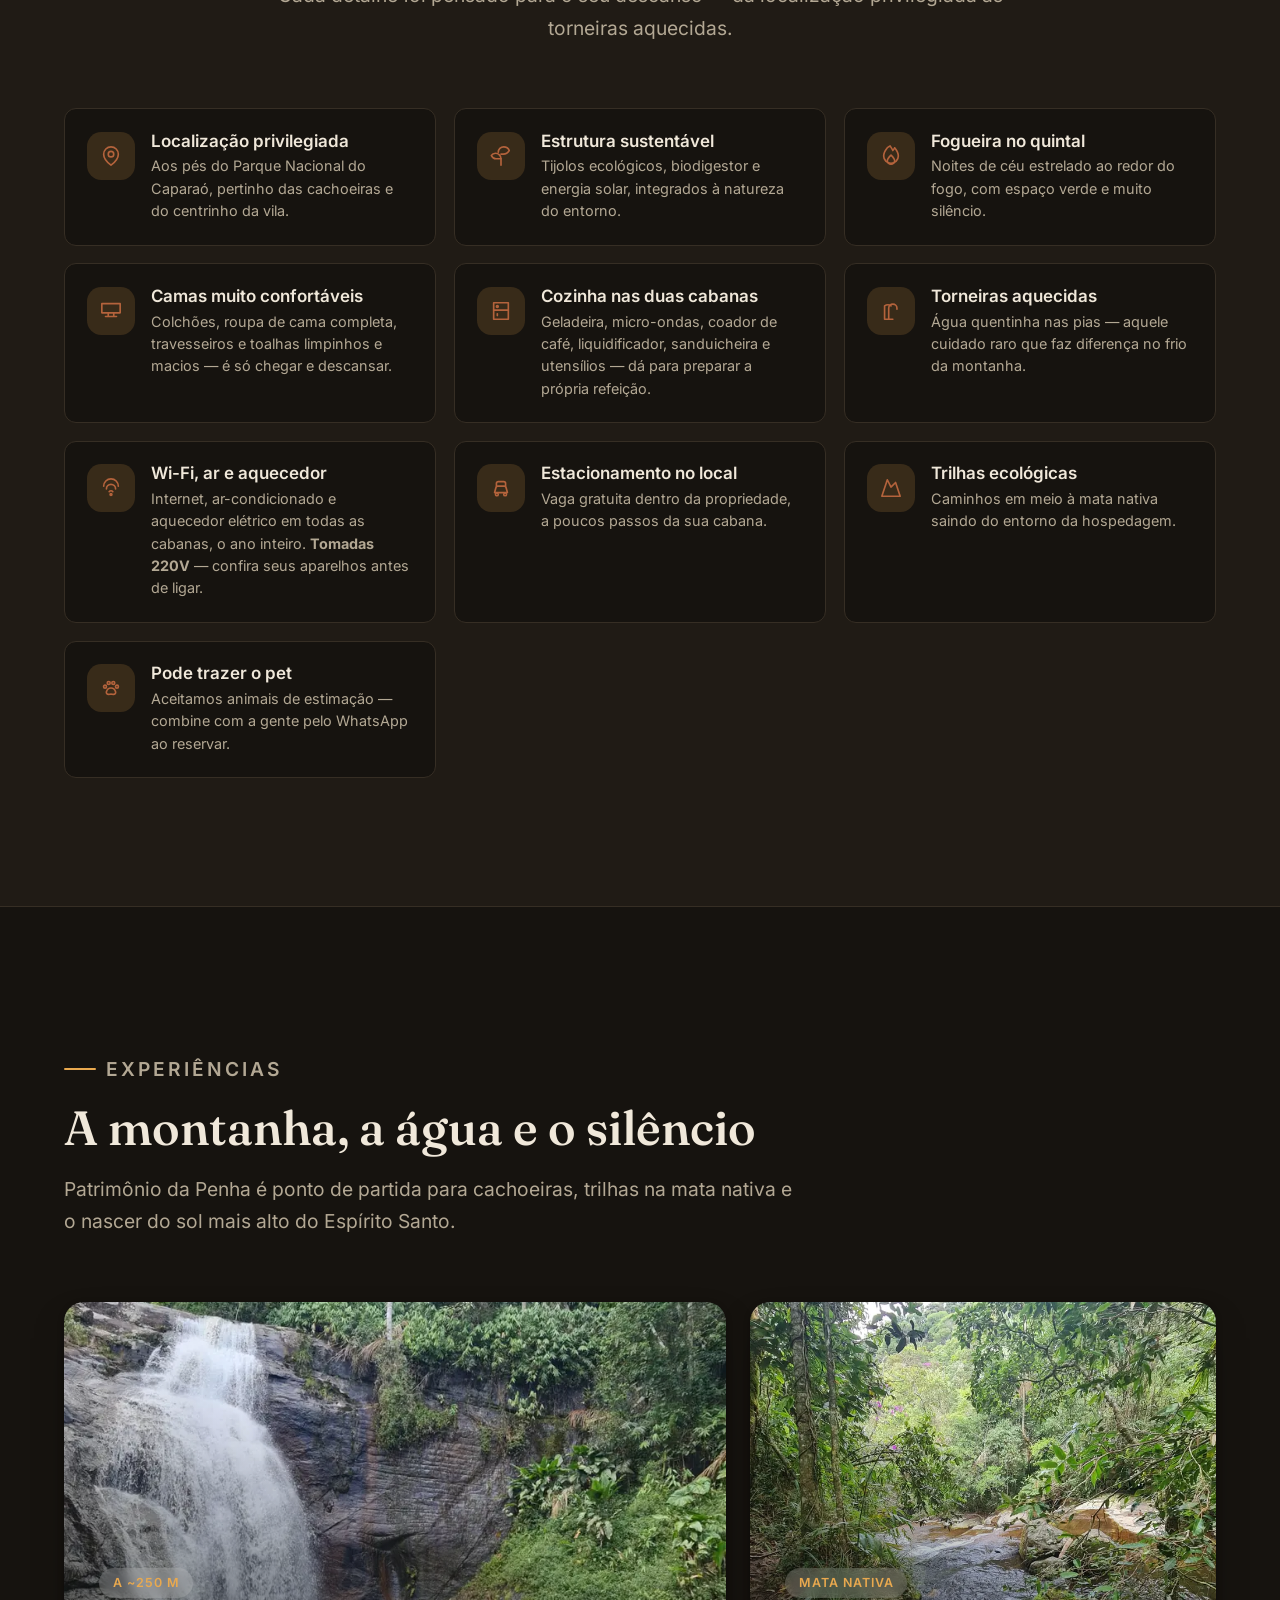
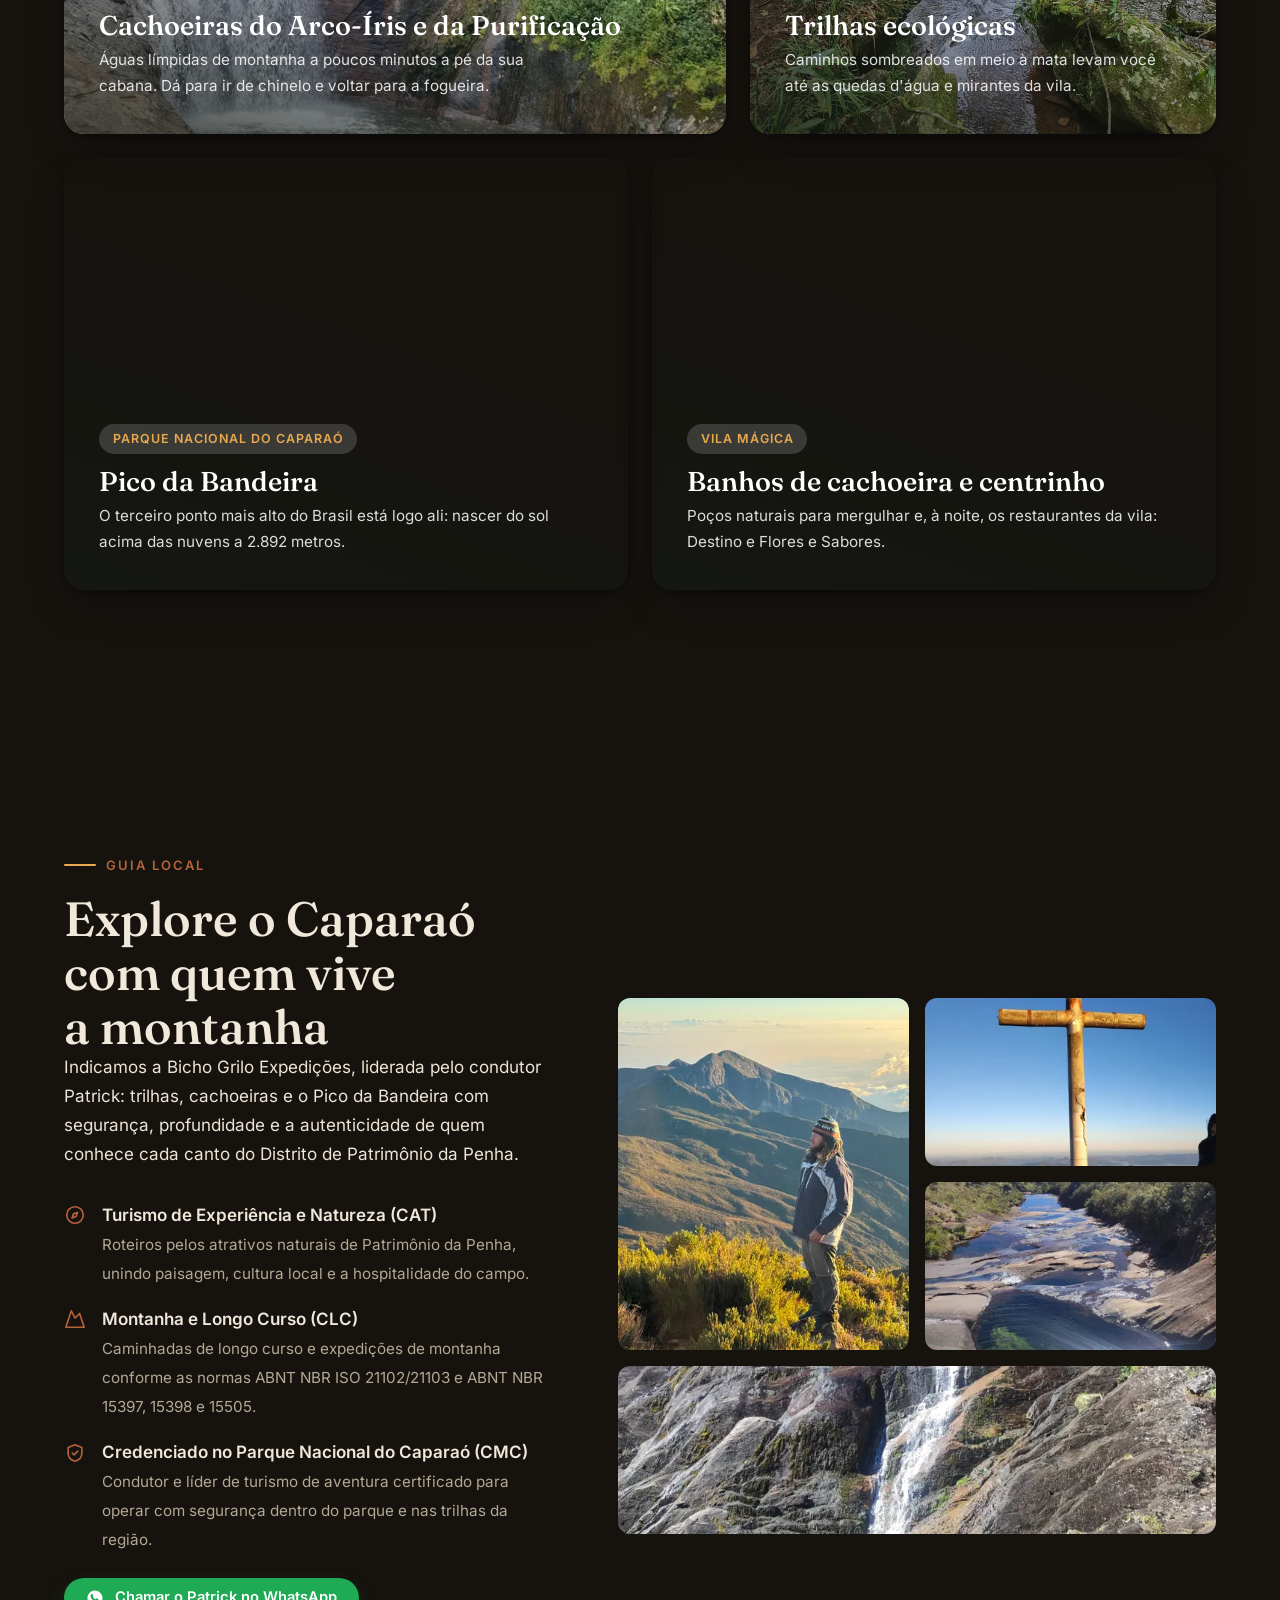
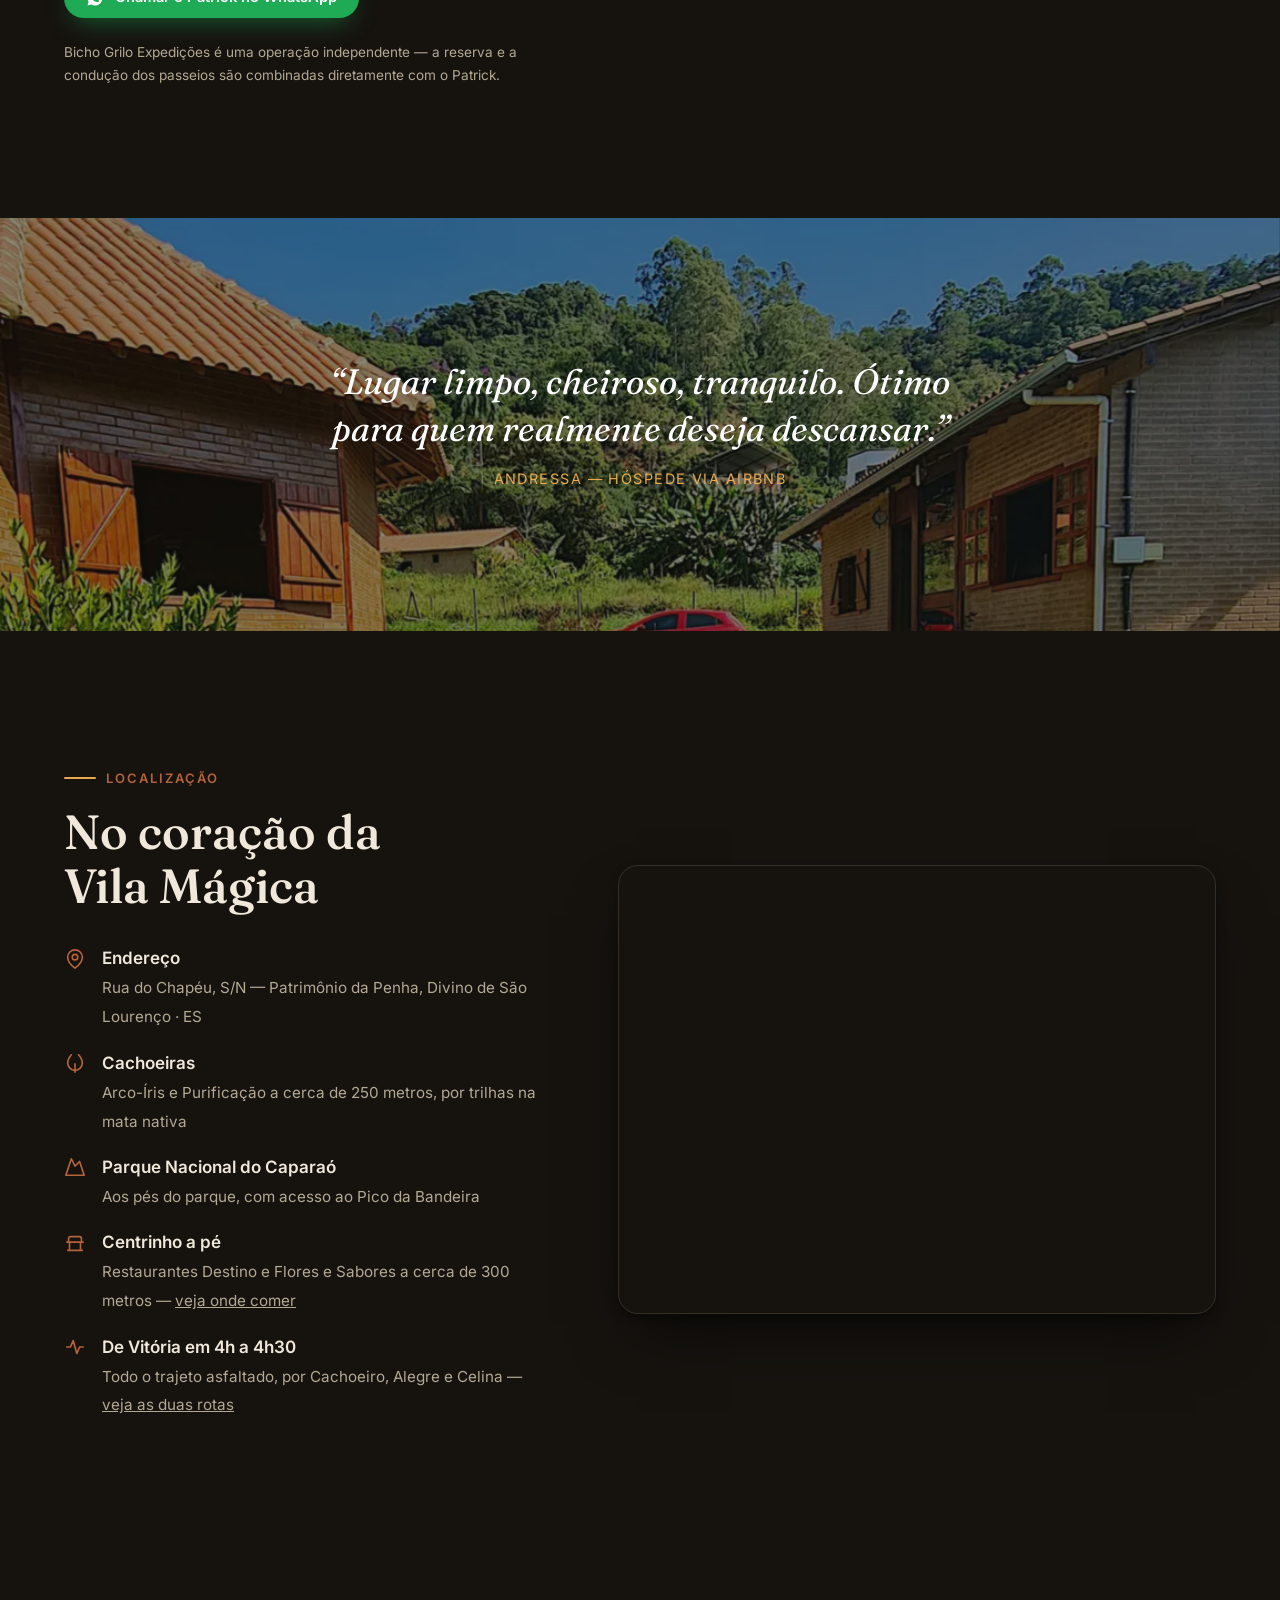
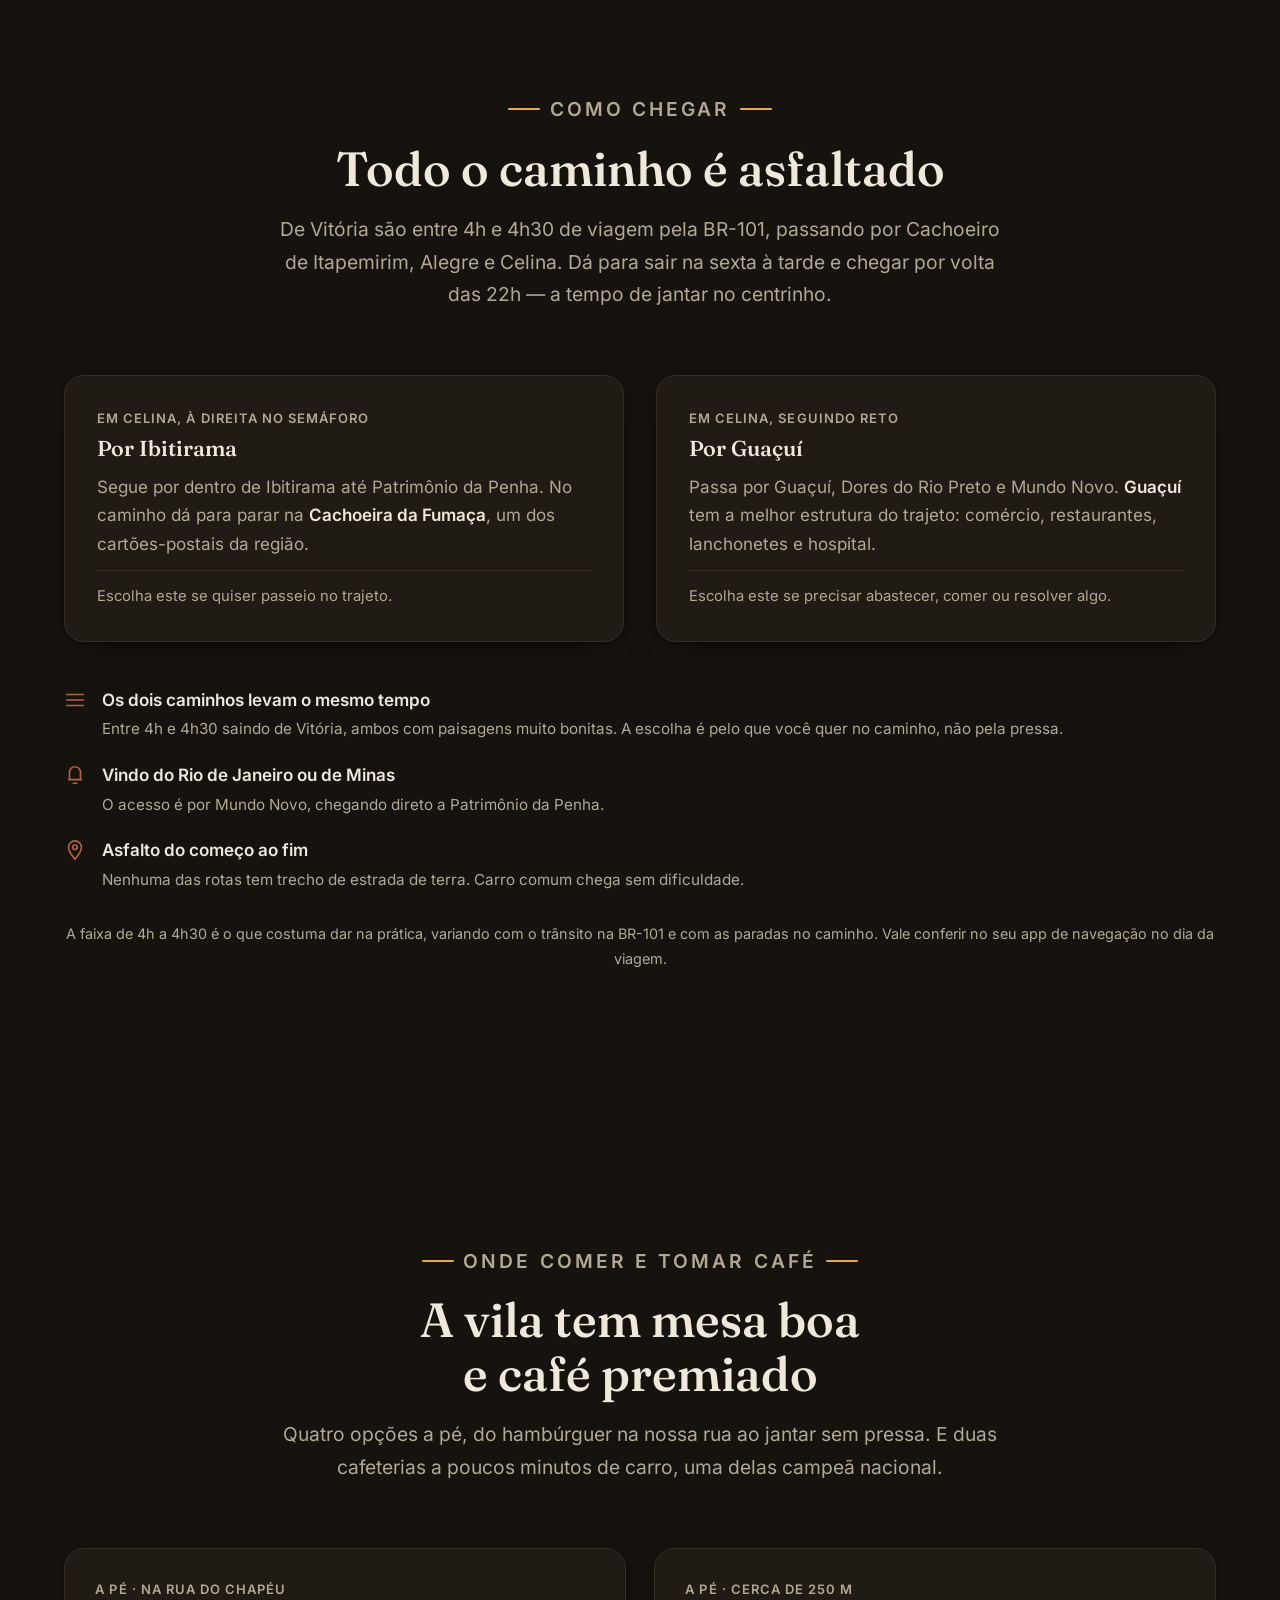
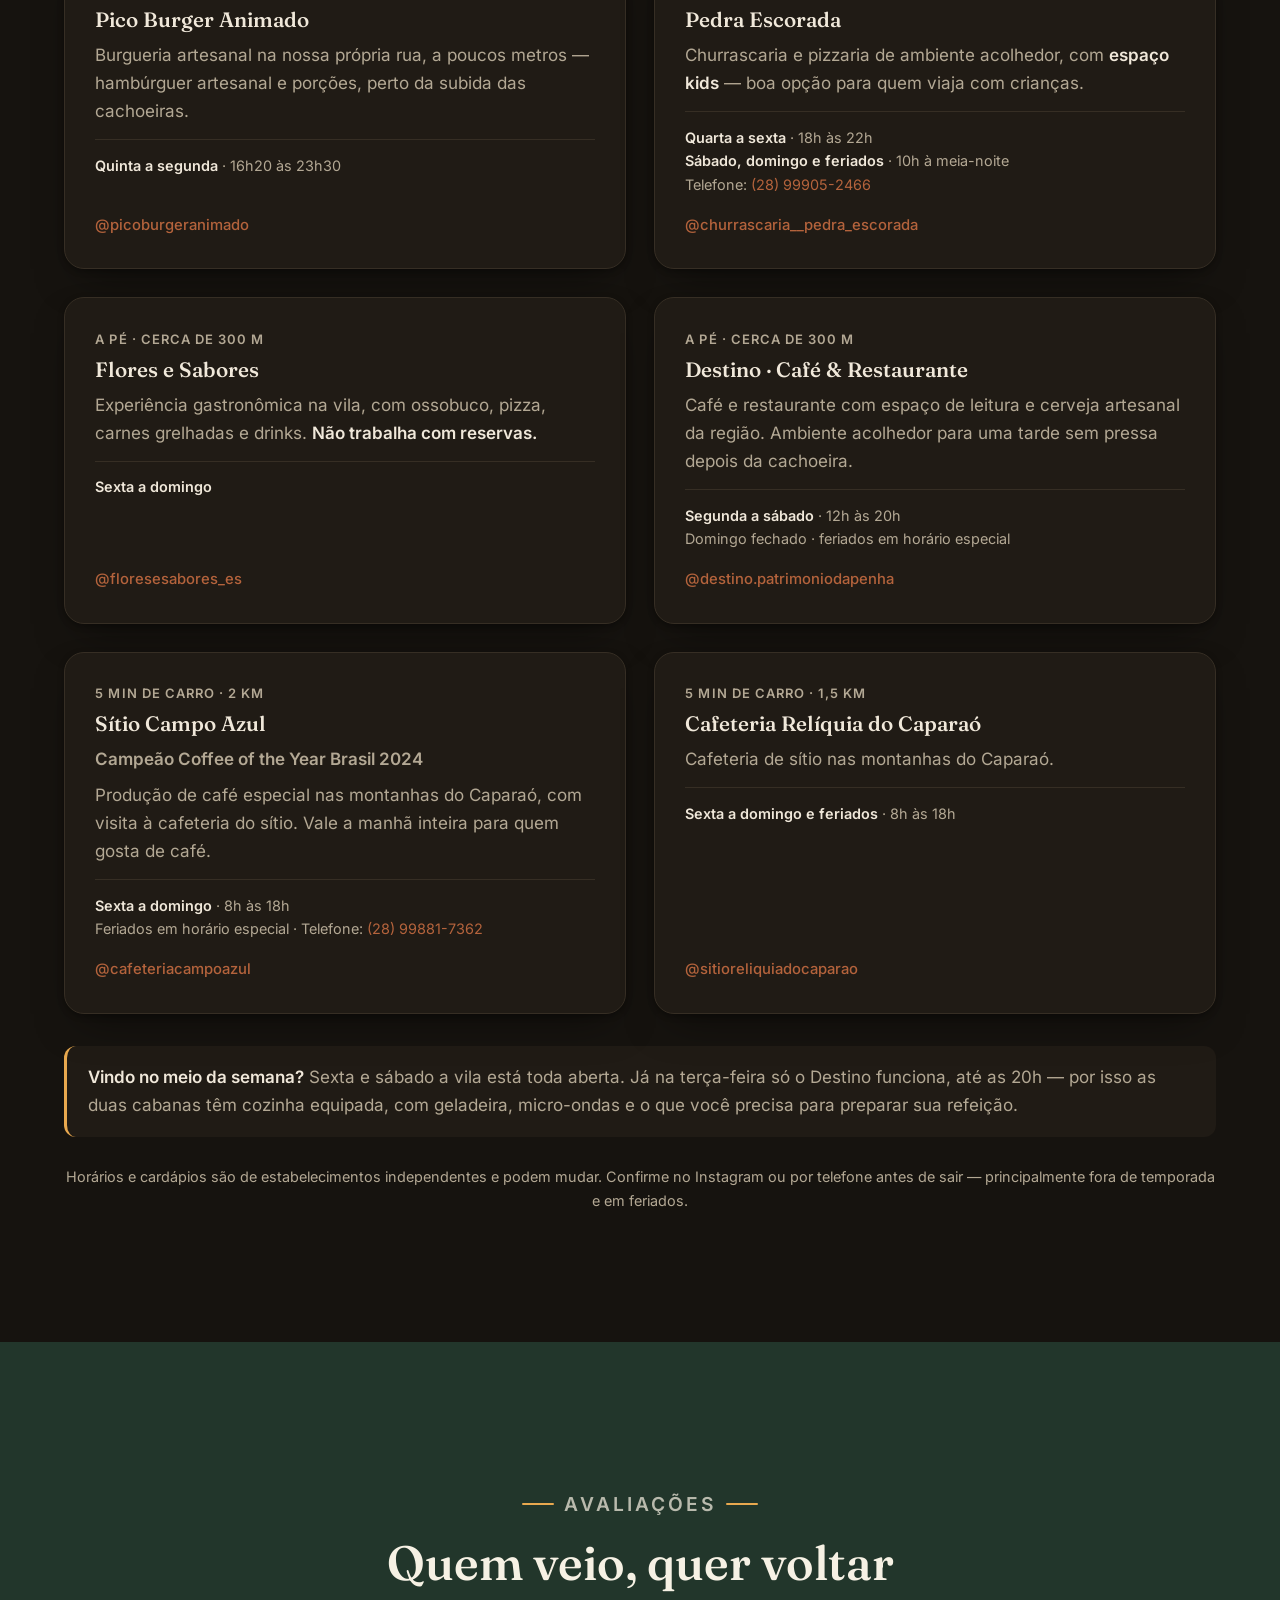
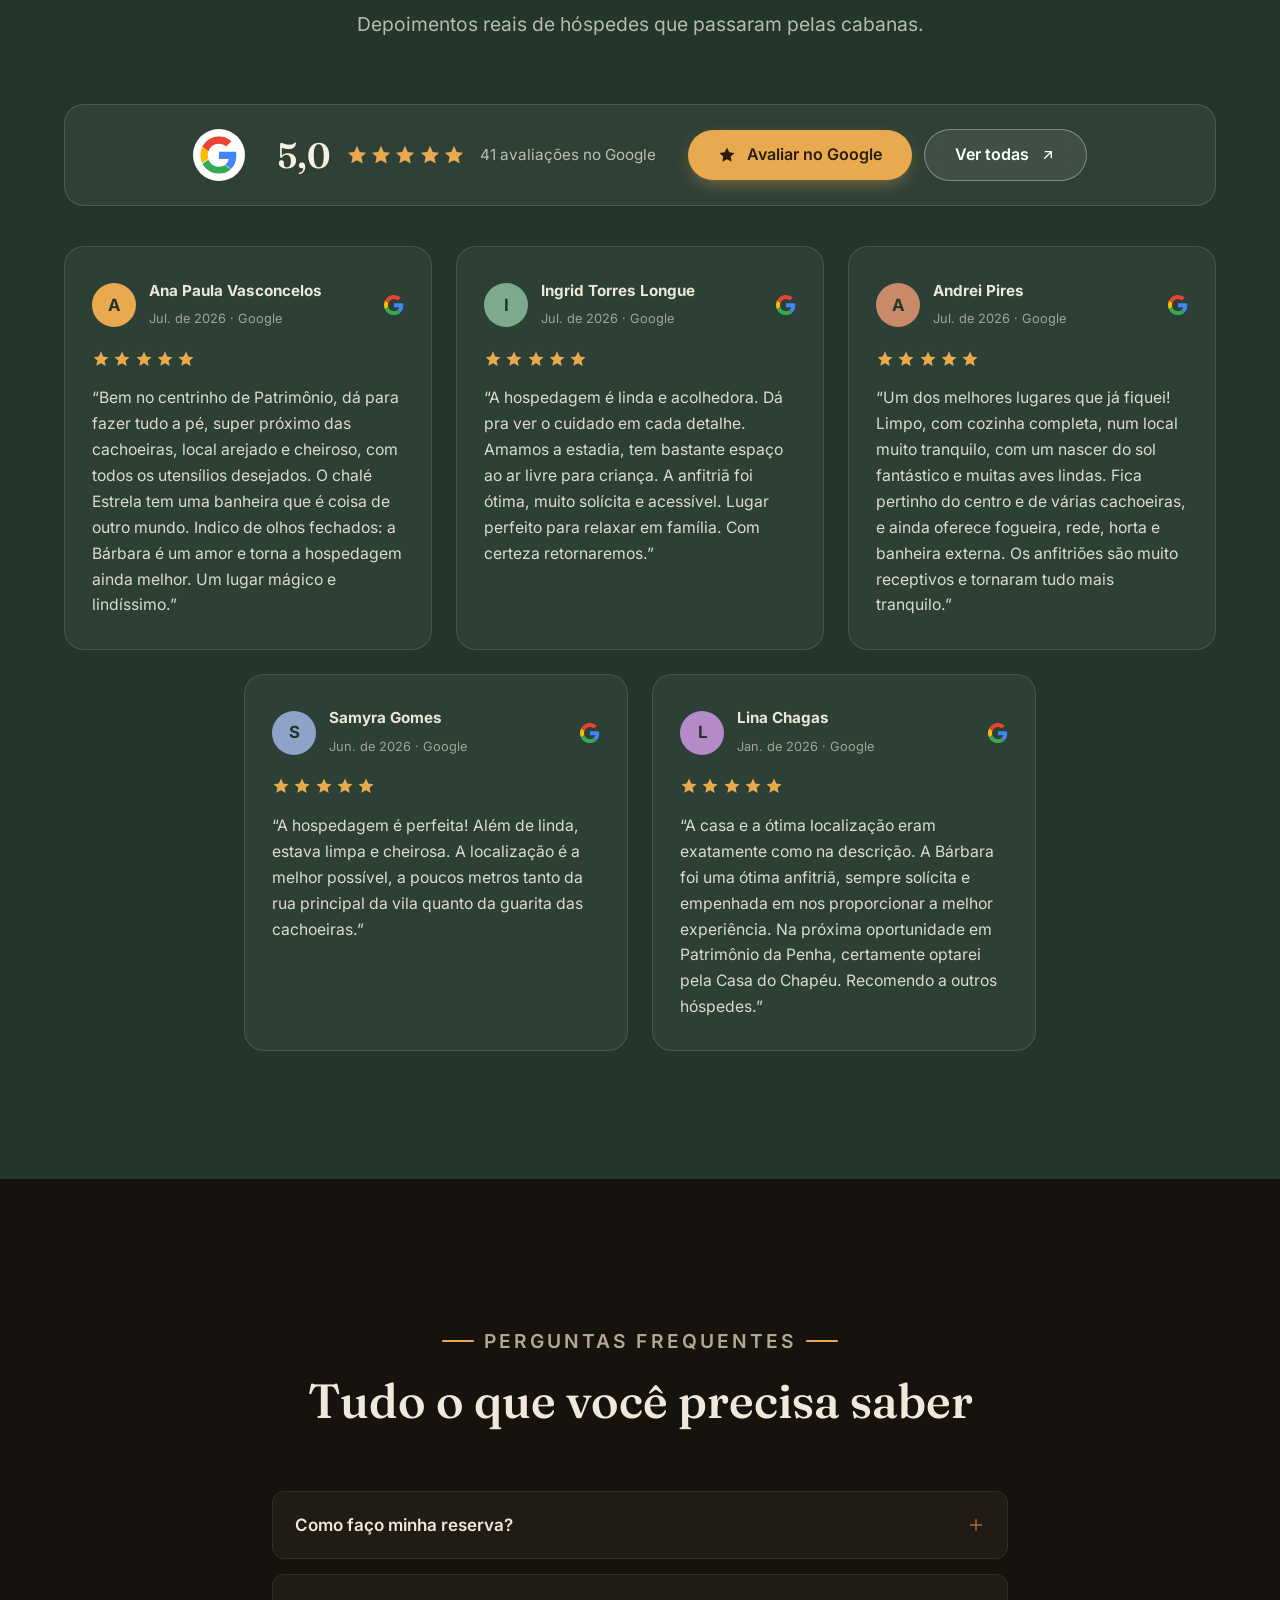
==== commit 2241f6e0: "feat: adiciona Google Analytics (GA4) Ajusta CSP no nginx.conf para liberar googletagmanager.com e g" ====
--- a/index.html
+++ b/index.html
@@ -316,6 +316,15 @@
       { "@type": "ListItem", "position": 6, "name": "Avaliações", "item": "https://www.casadochapeucaparao.com/#avaliacoes" }
     ]
   }
+  </script>
+
+  <!-- Google tag (gtag.js) -->
+  <script async src="https://www.googletagmanager.com/gtag/js?id=G-N2PSGQQNJS"></script>
+  <script>
+    window.dataLayer = window.dataLayer || [];
+    function gtag(){dataLayer.push(arguments);}
+    gtag('js', new Date());
+    gtag('config', 'G-N2PSGQQNJS');
   </script>
 </head>
 <body>
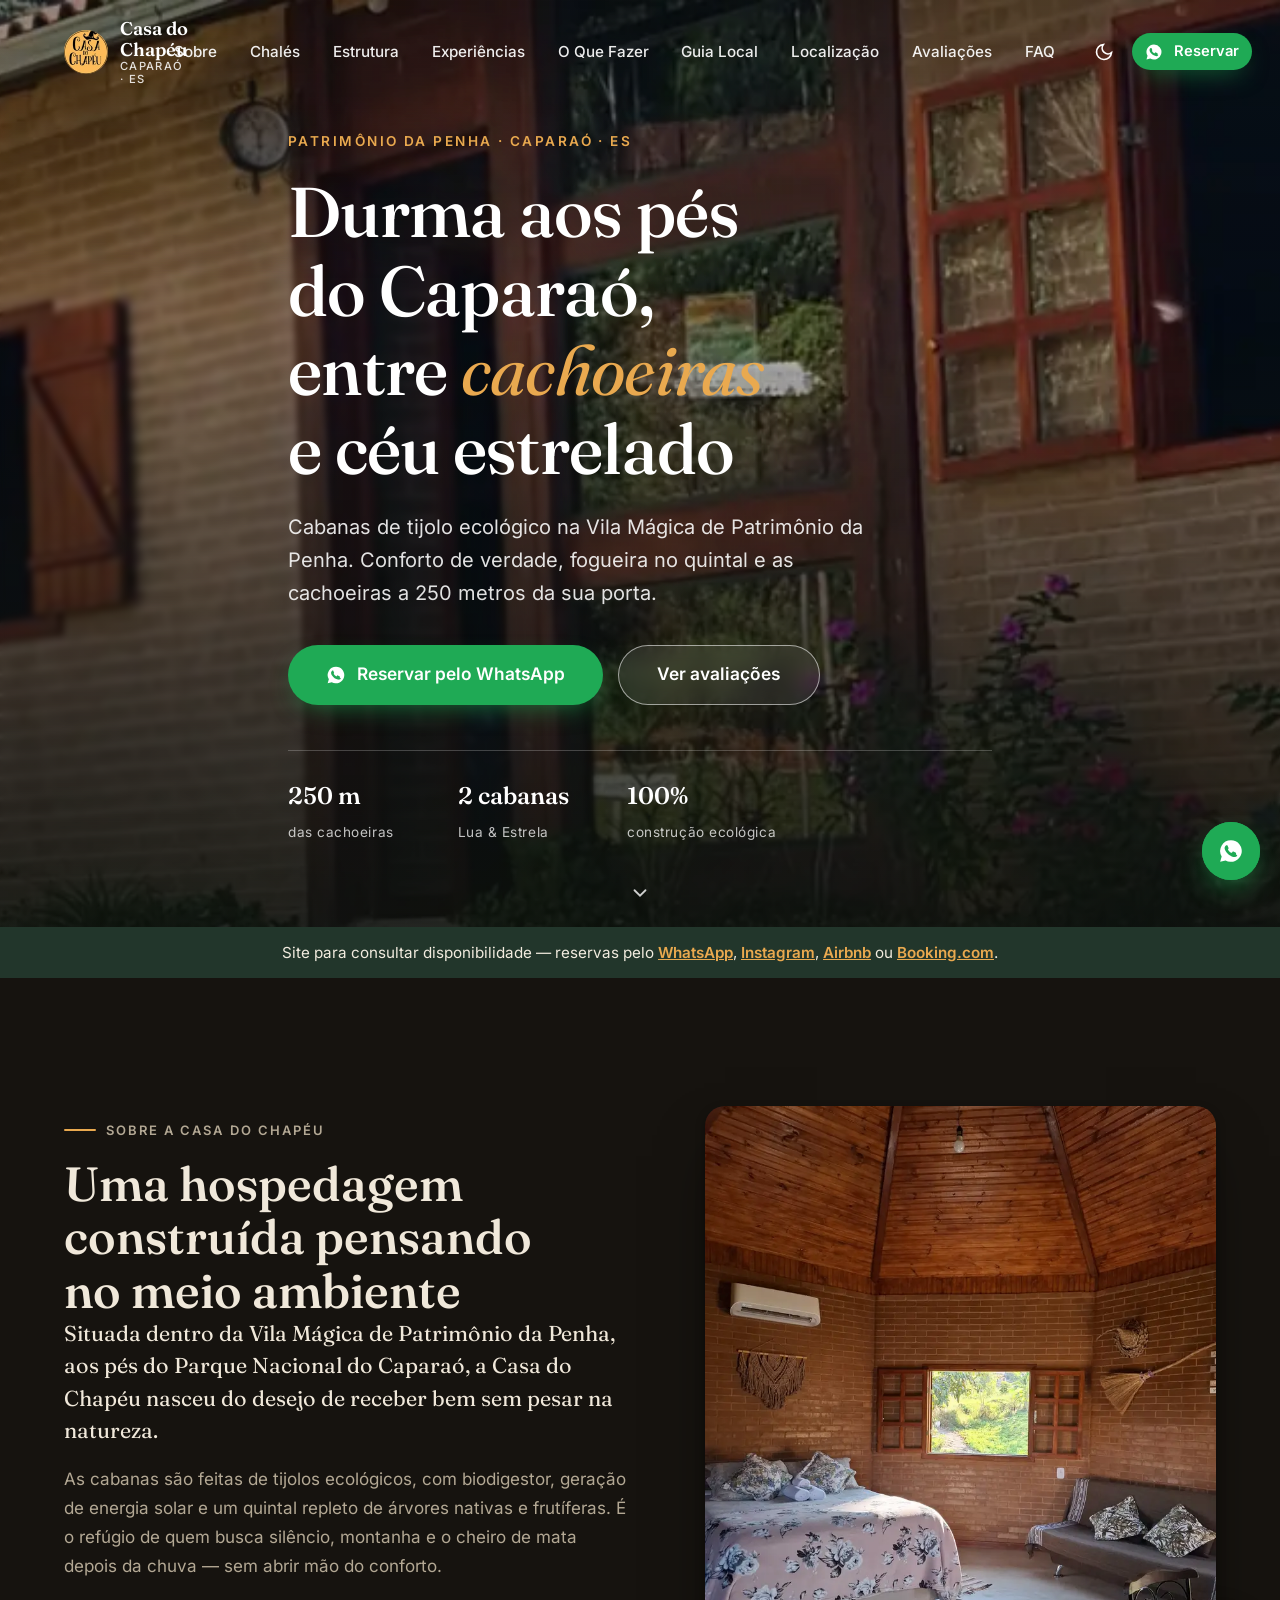
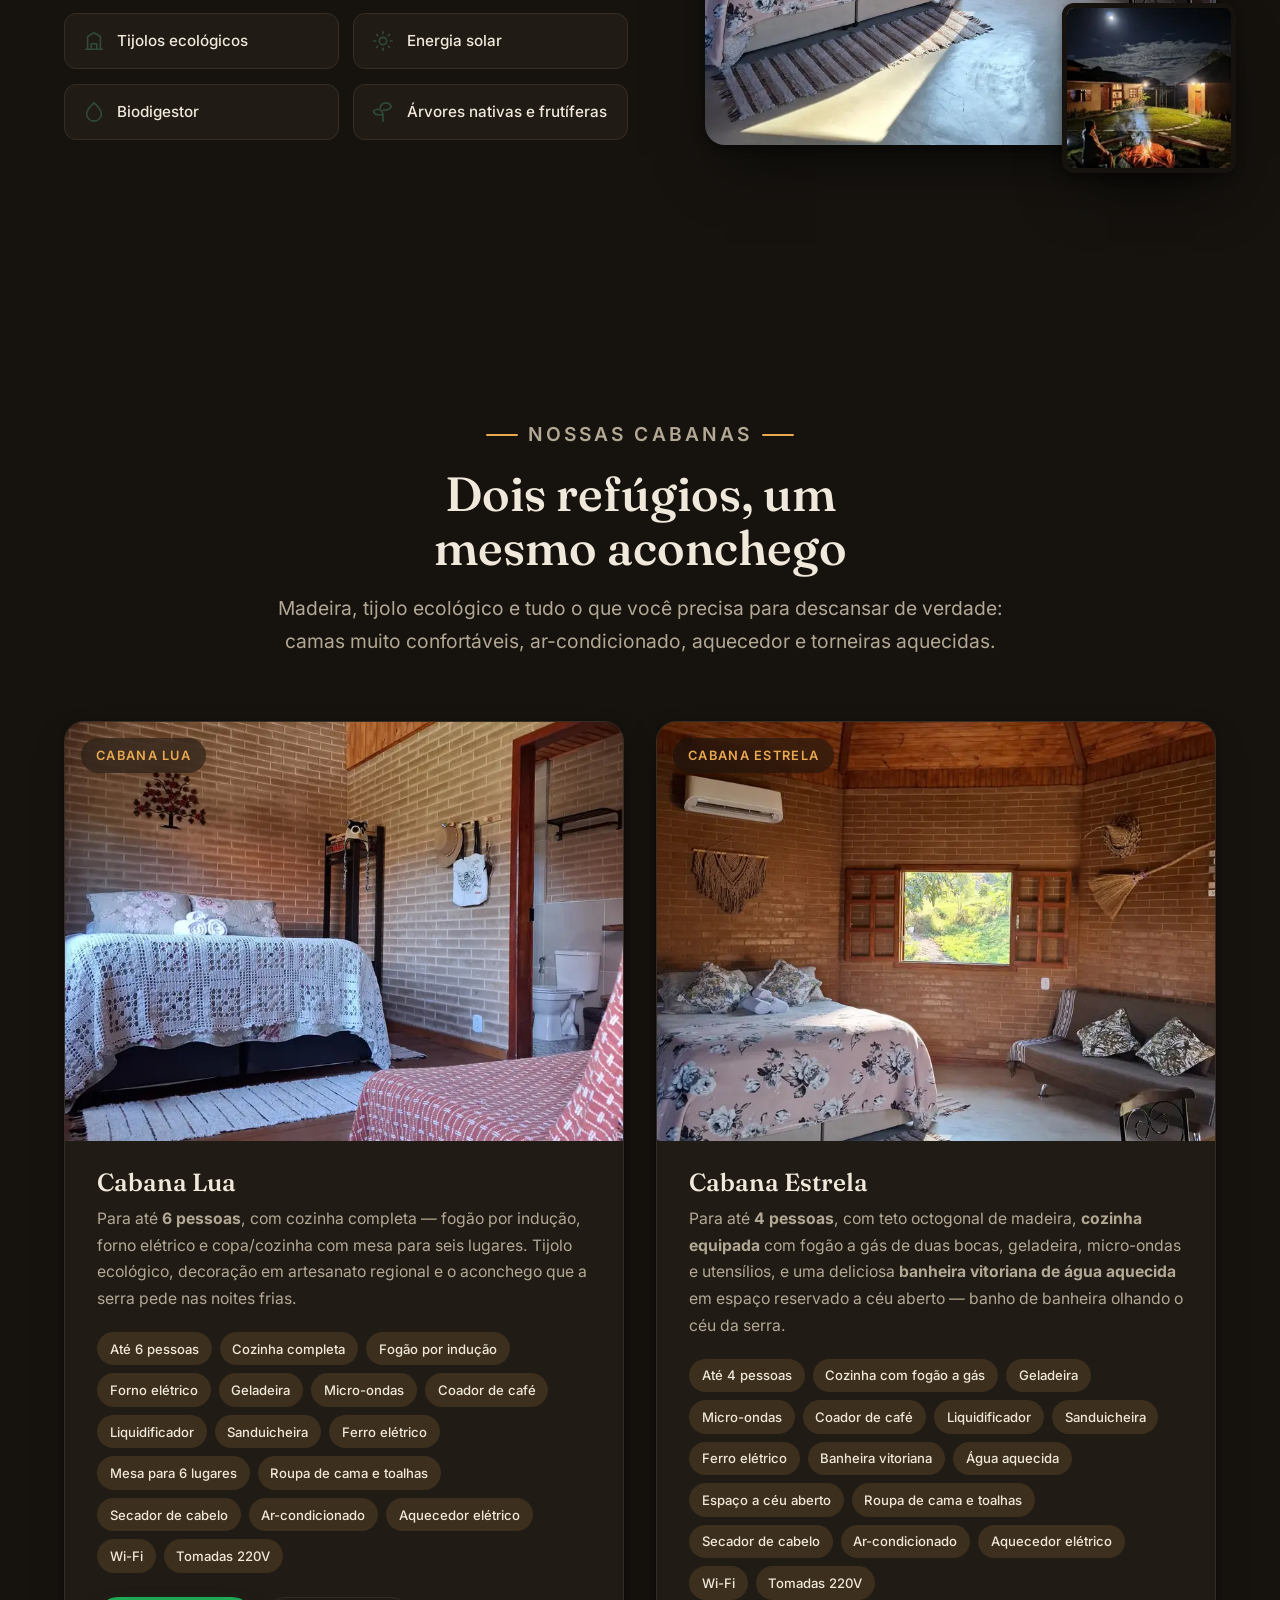
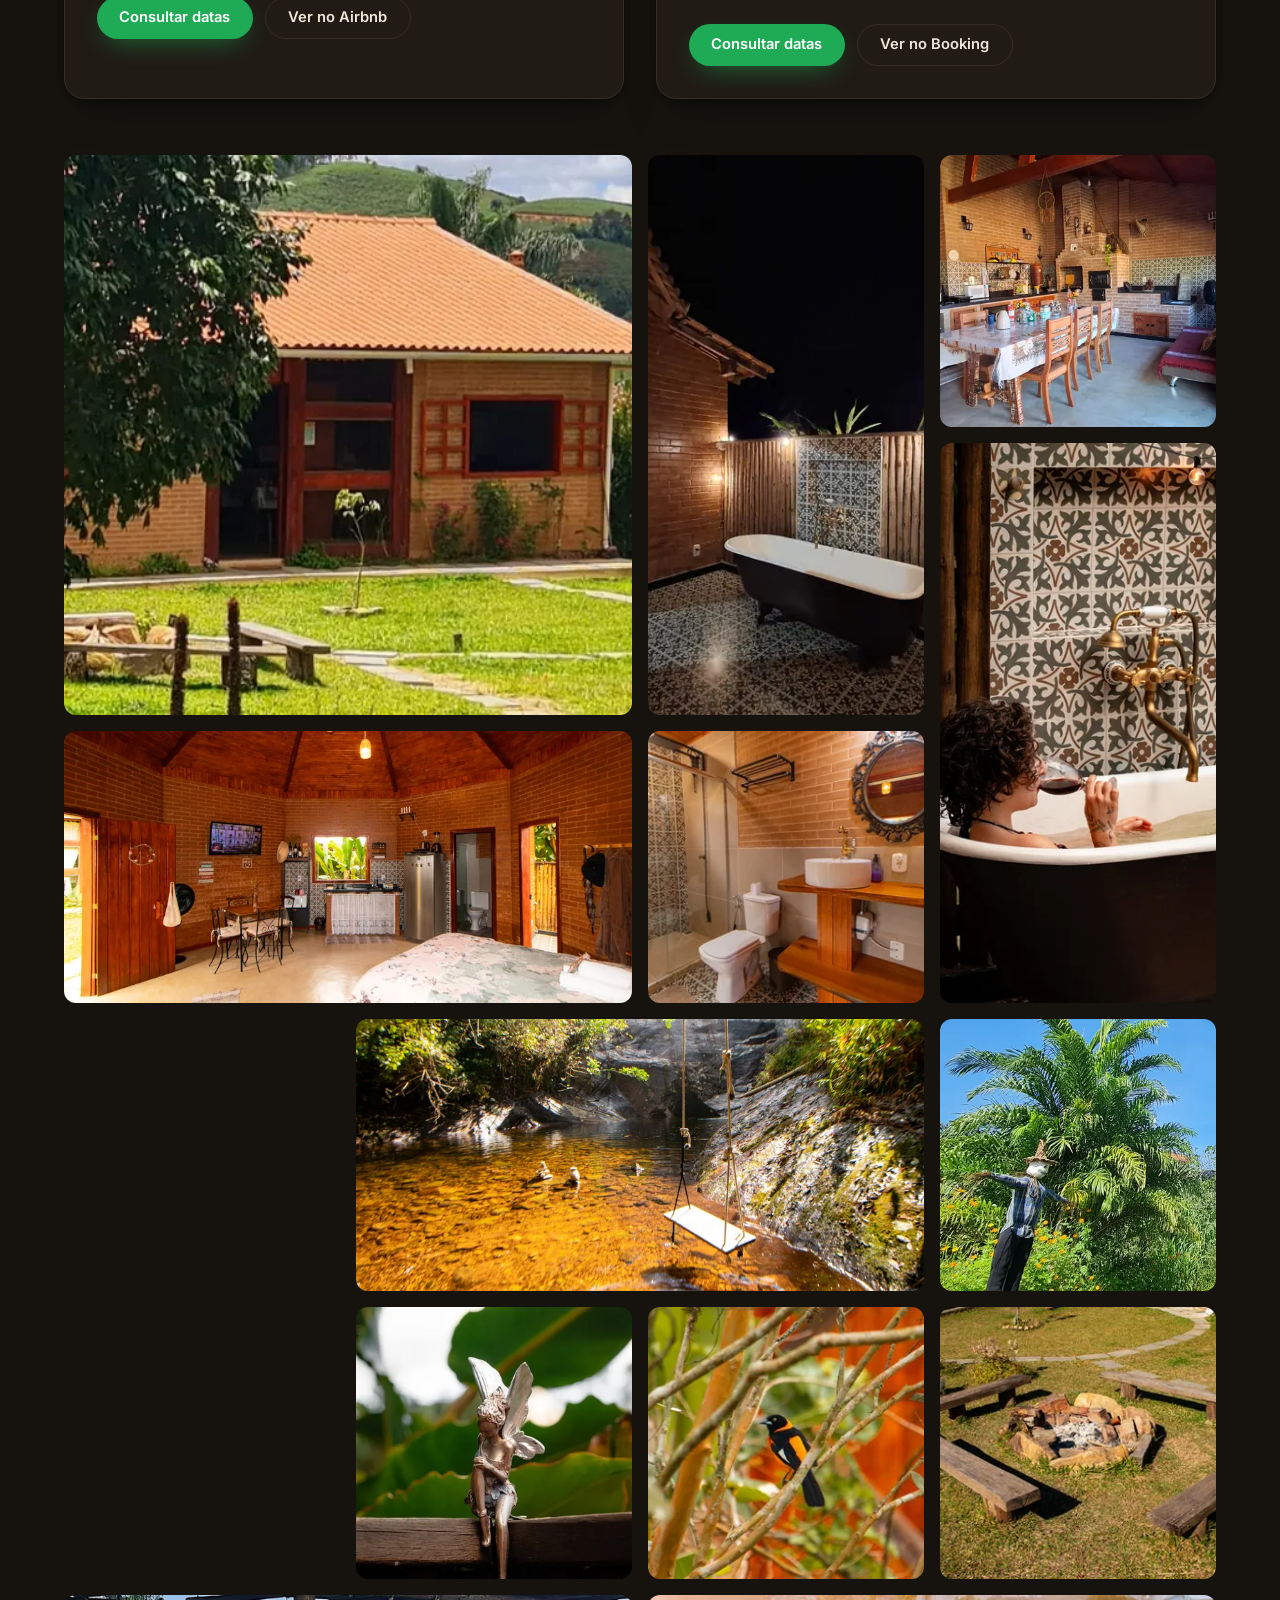
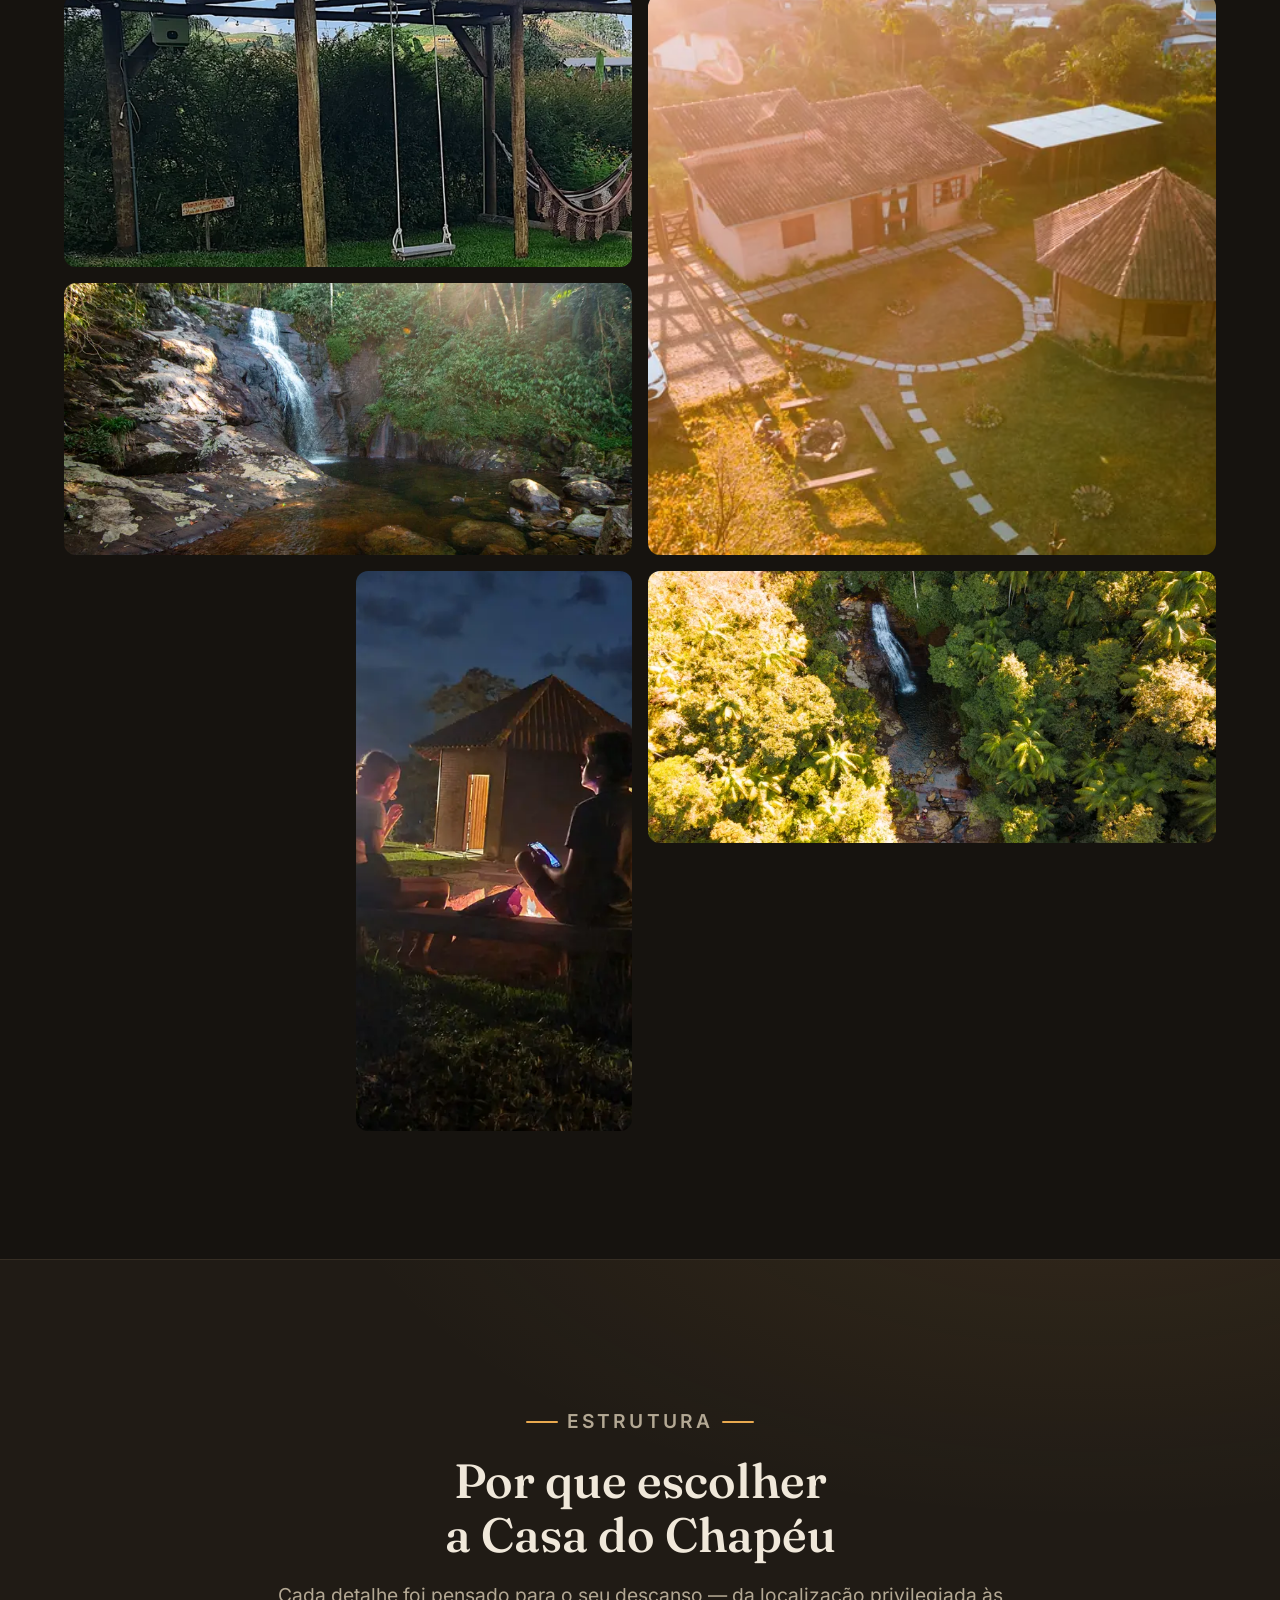
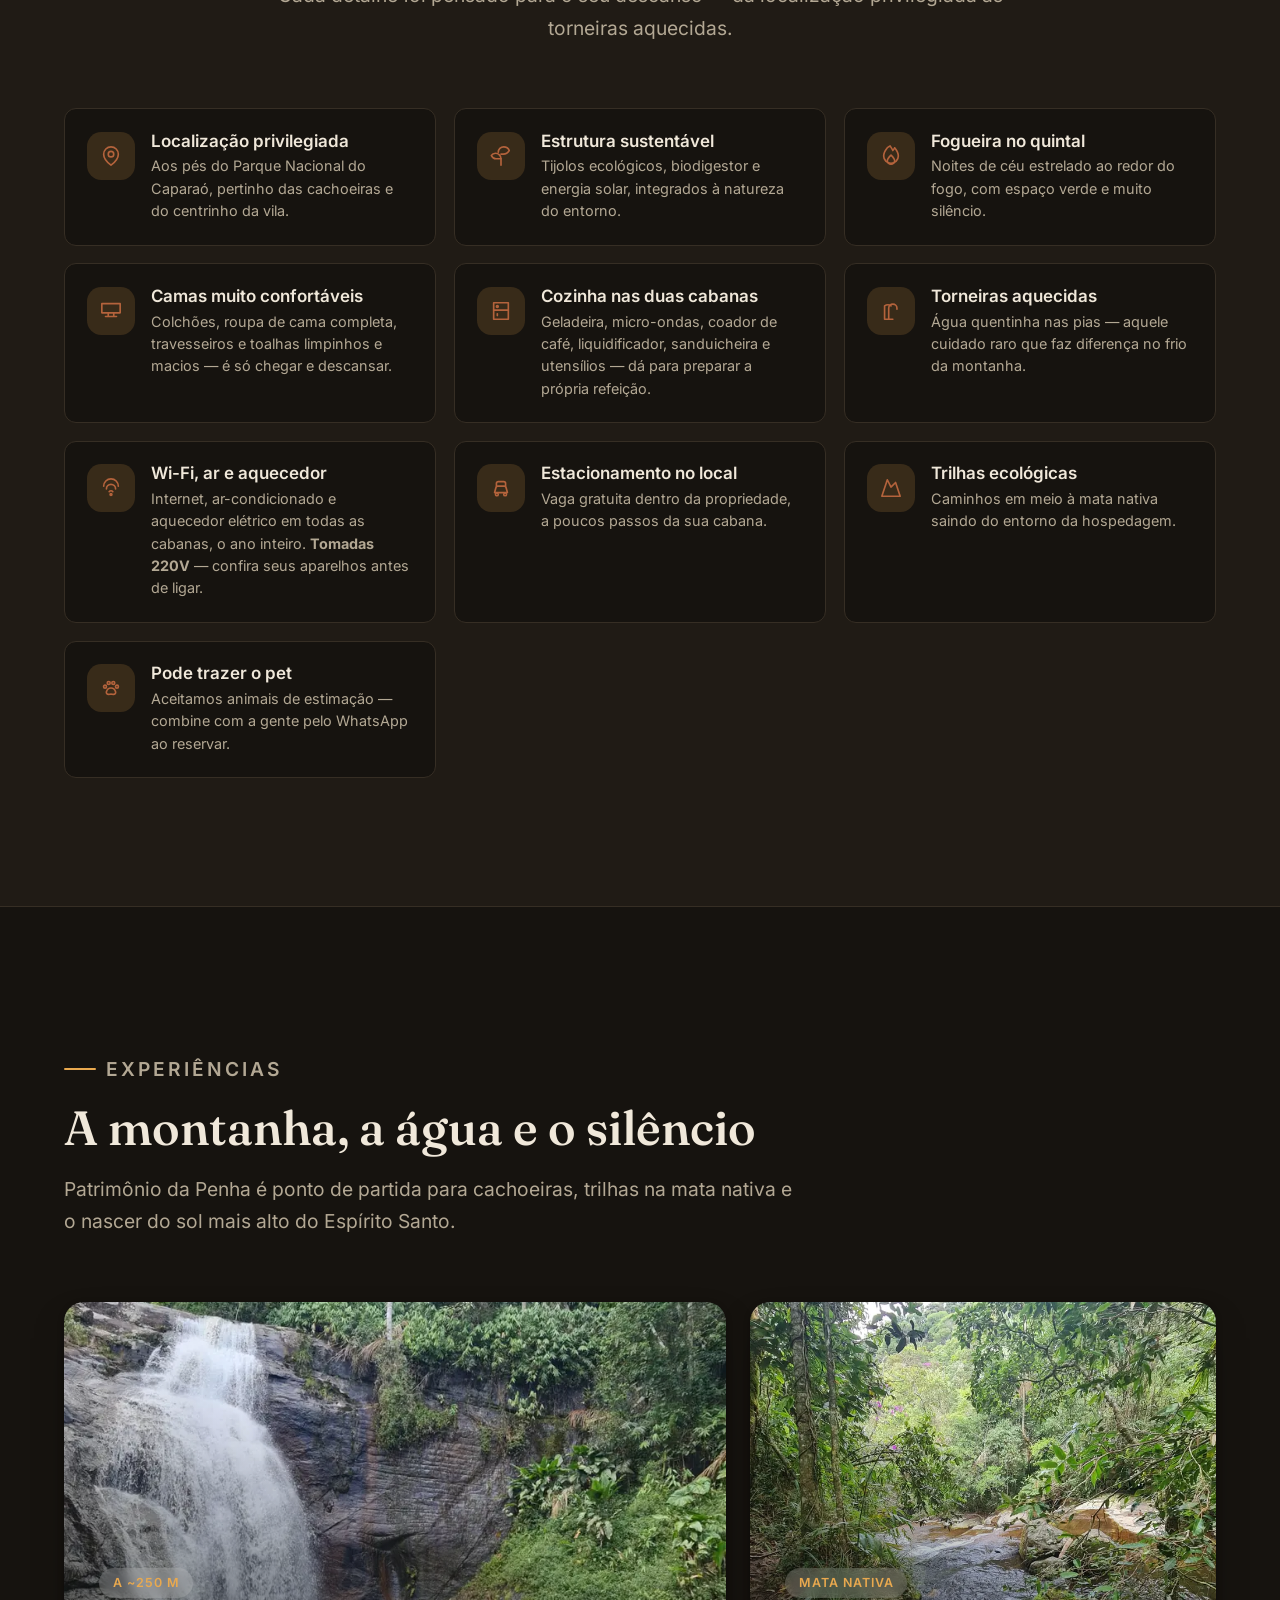
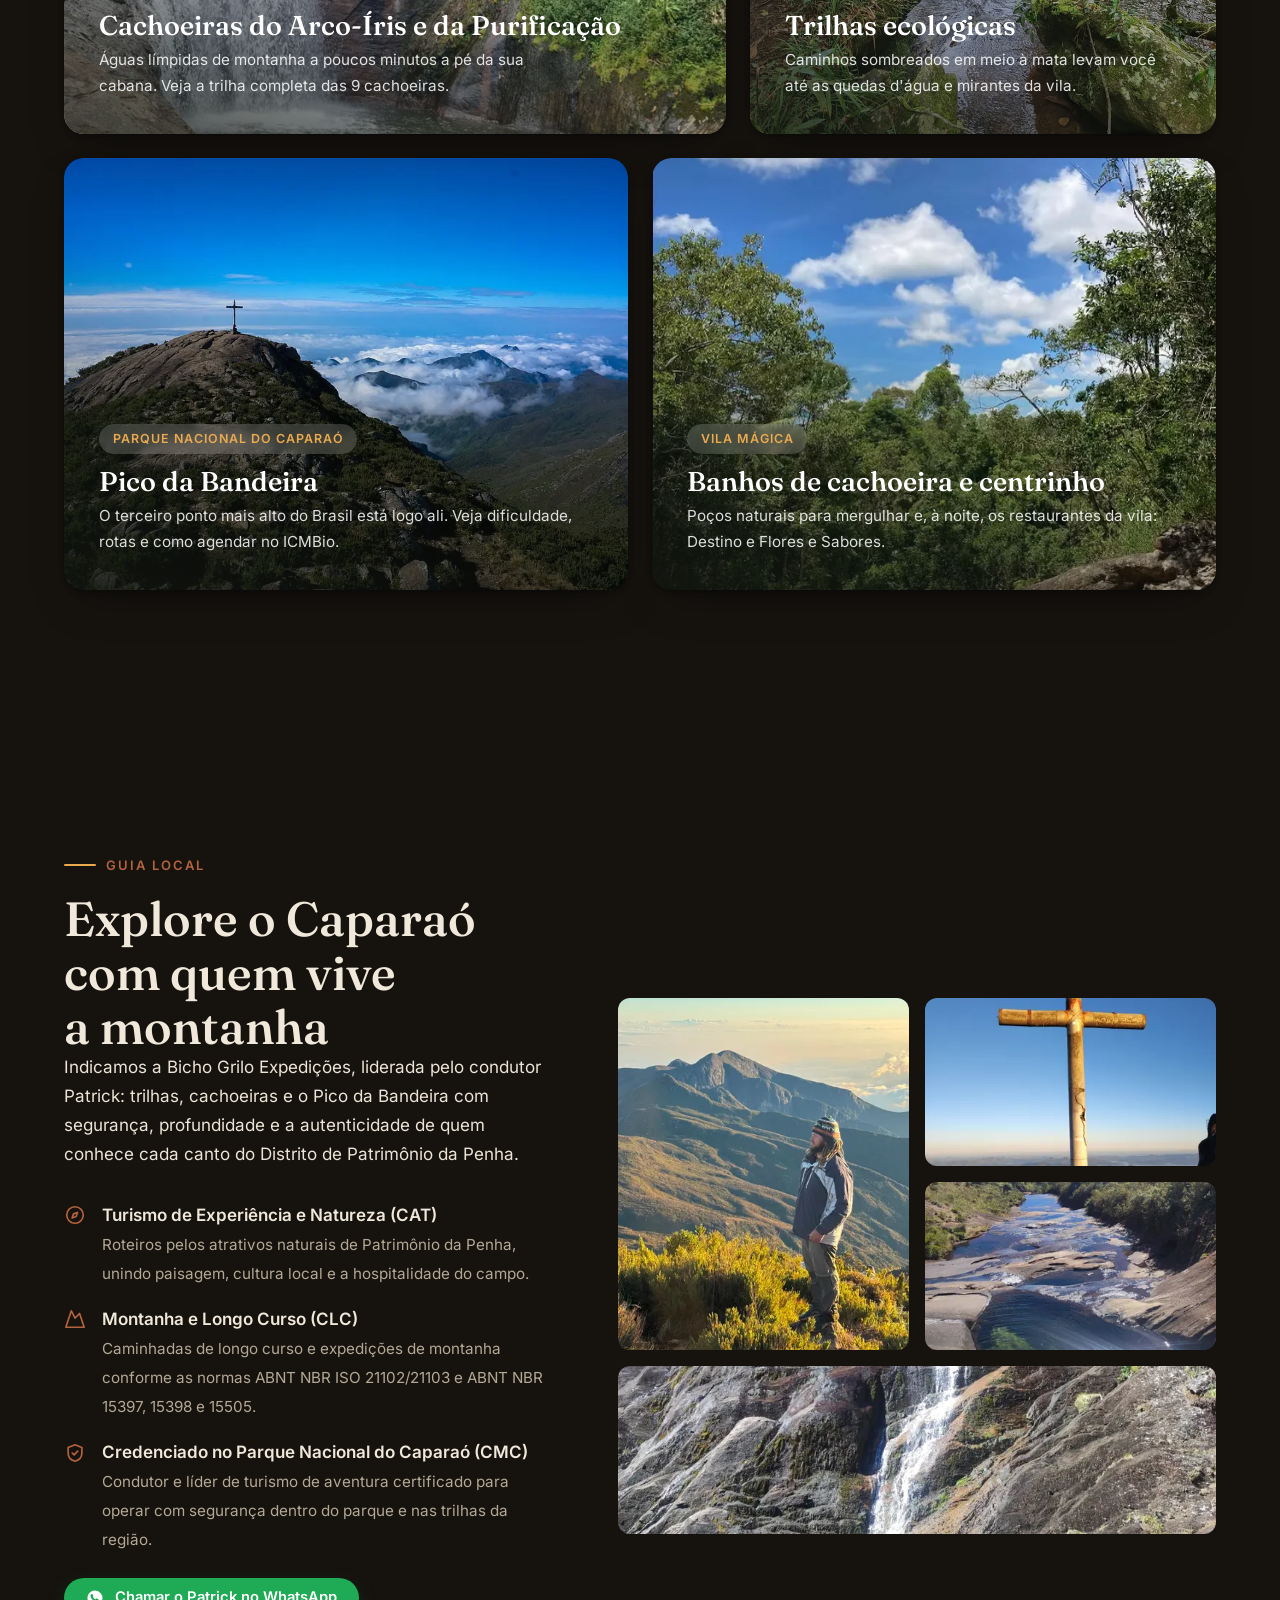
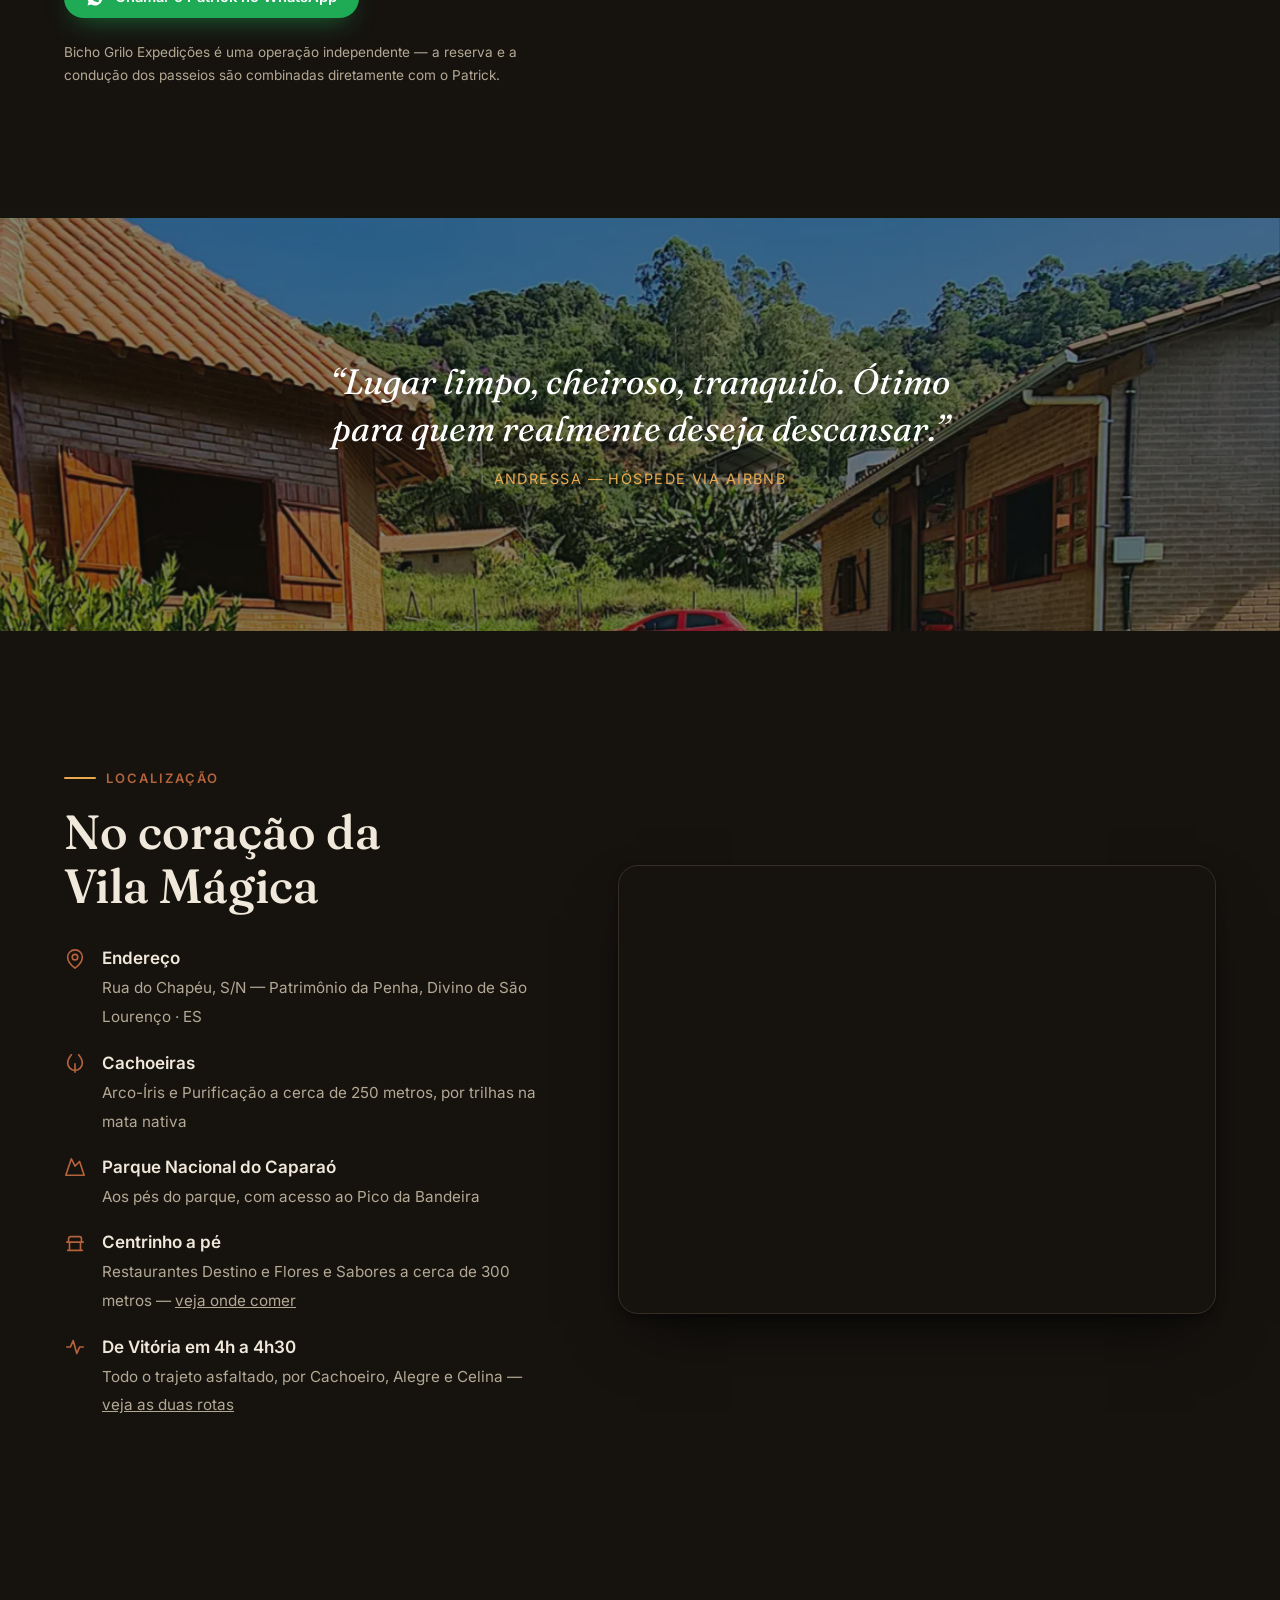
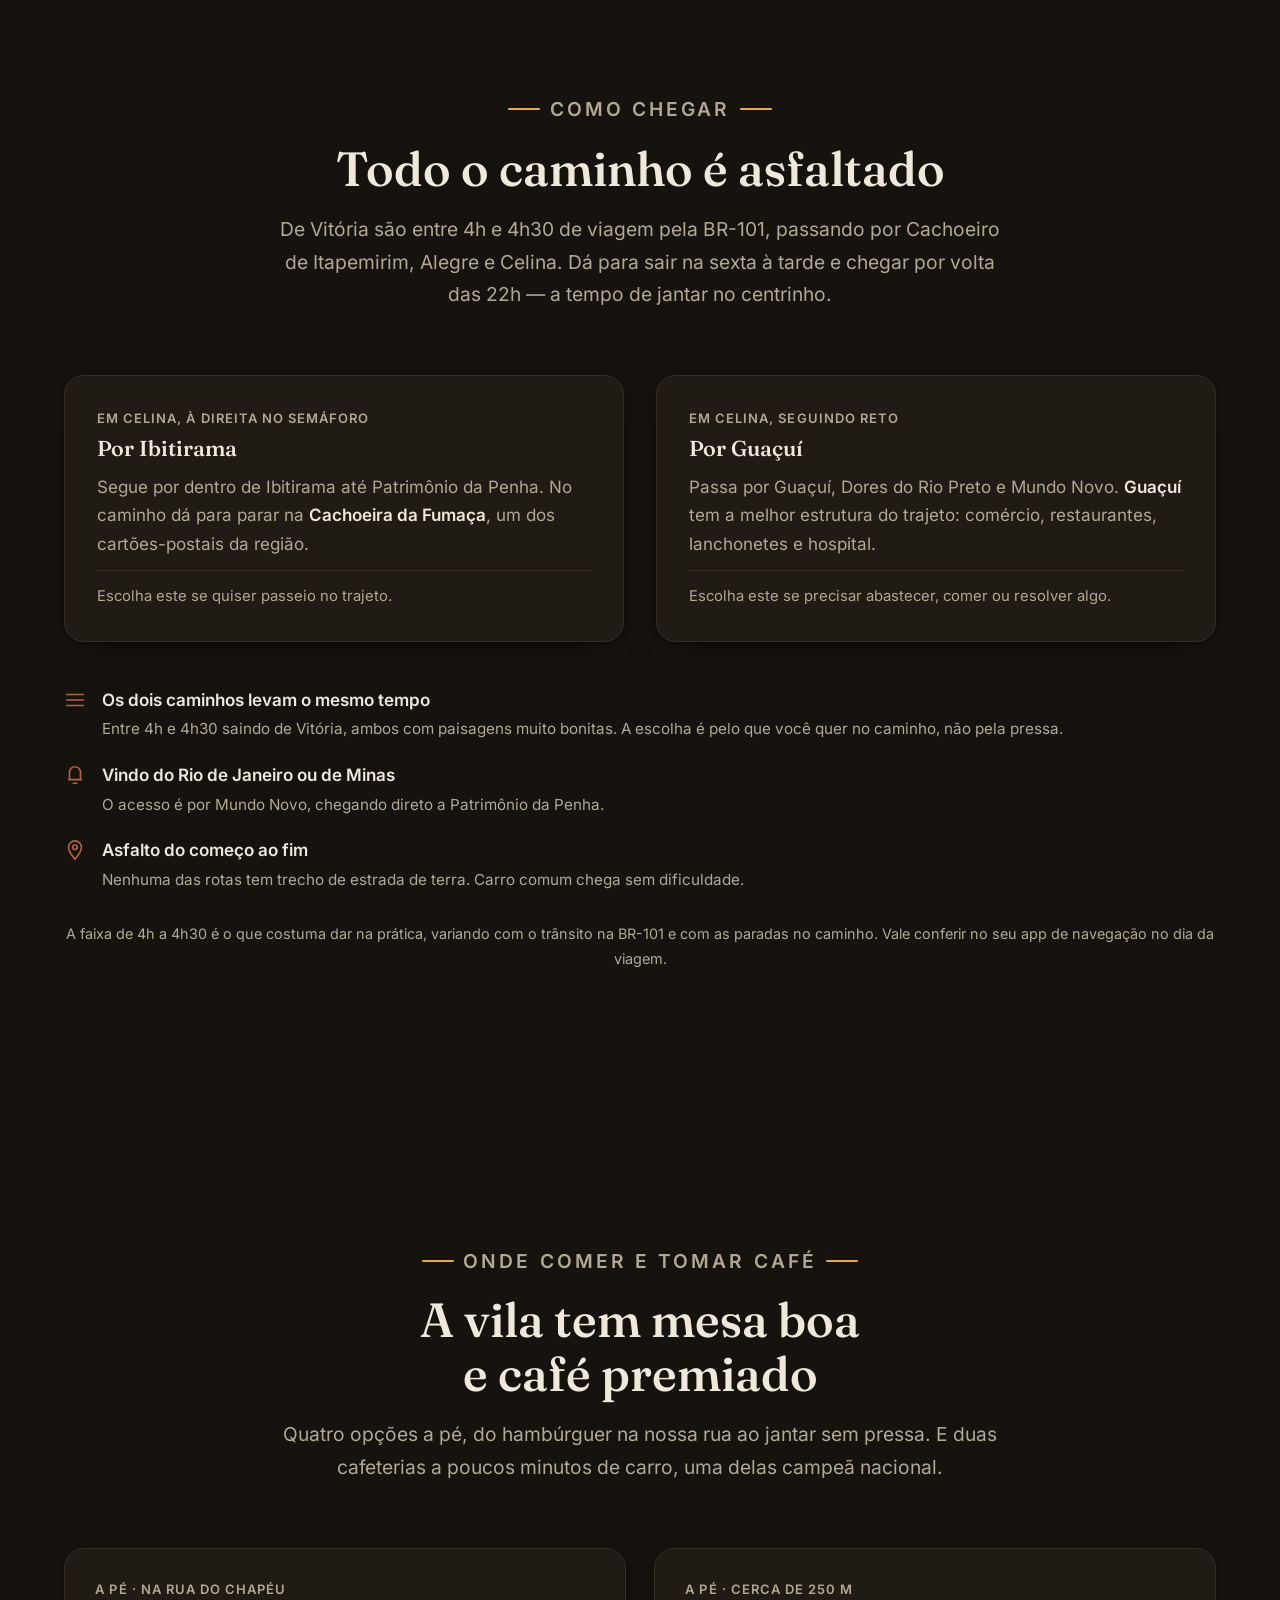
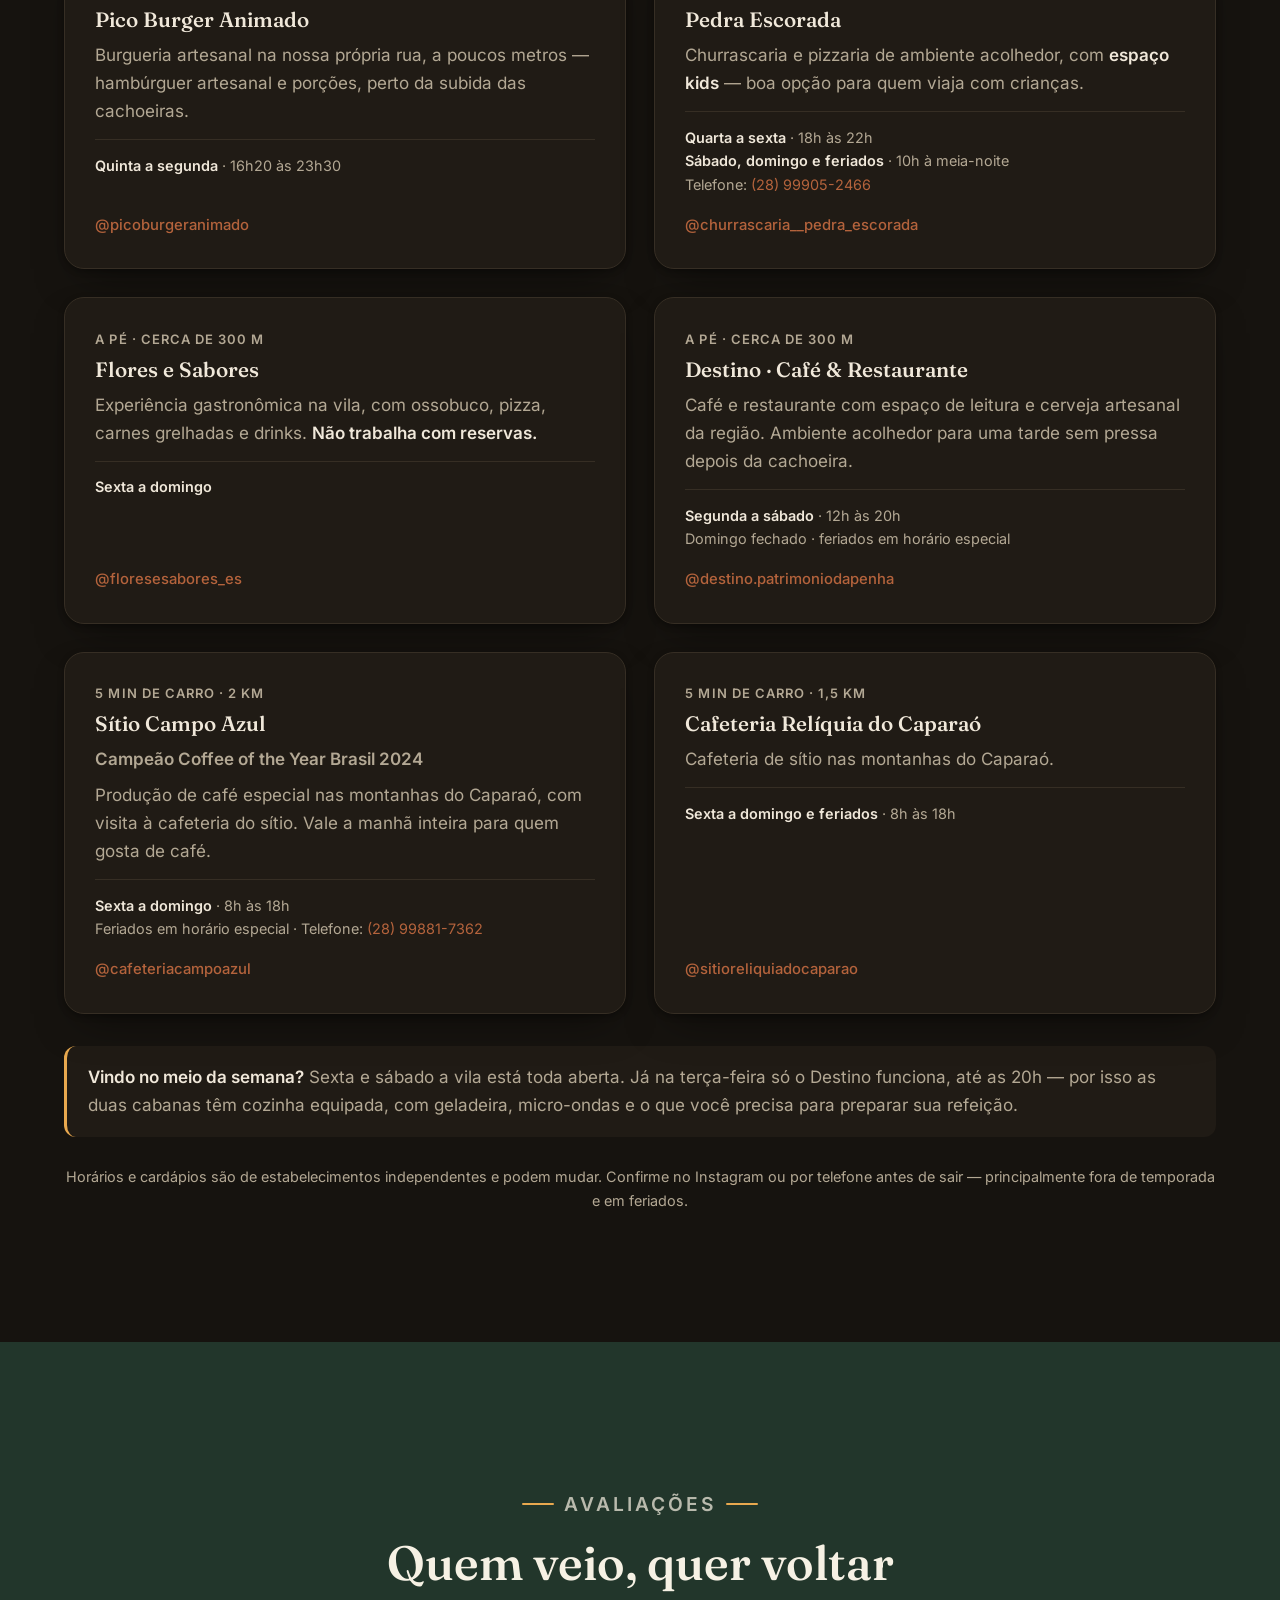
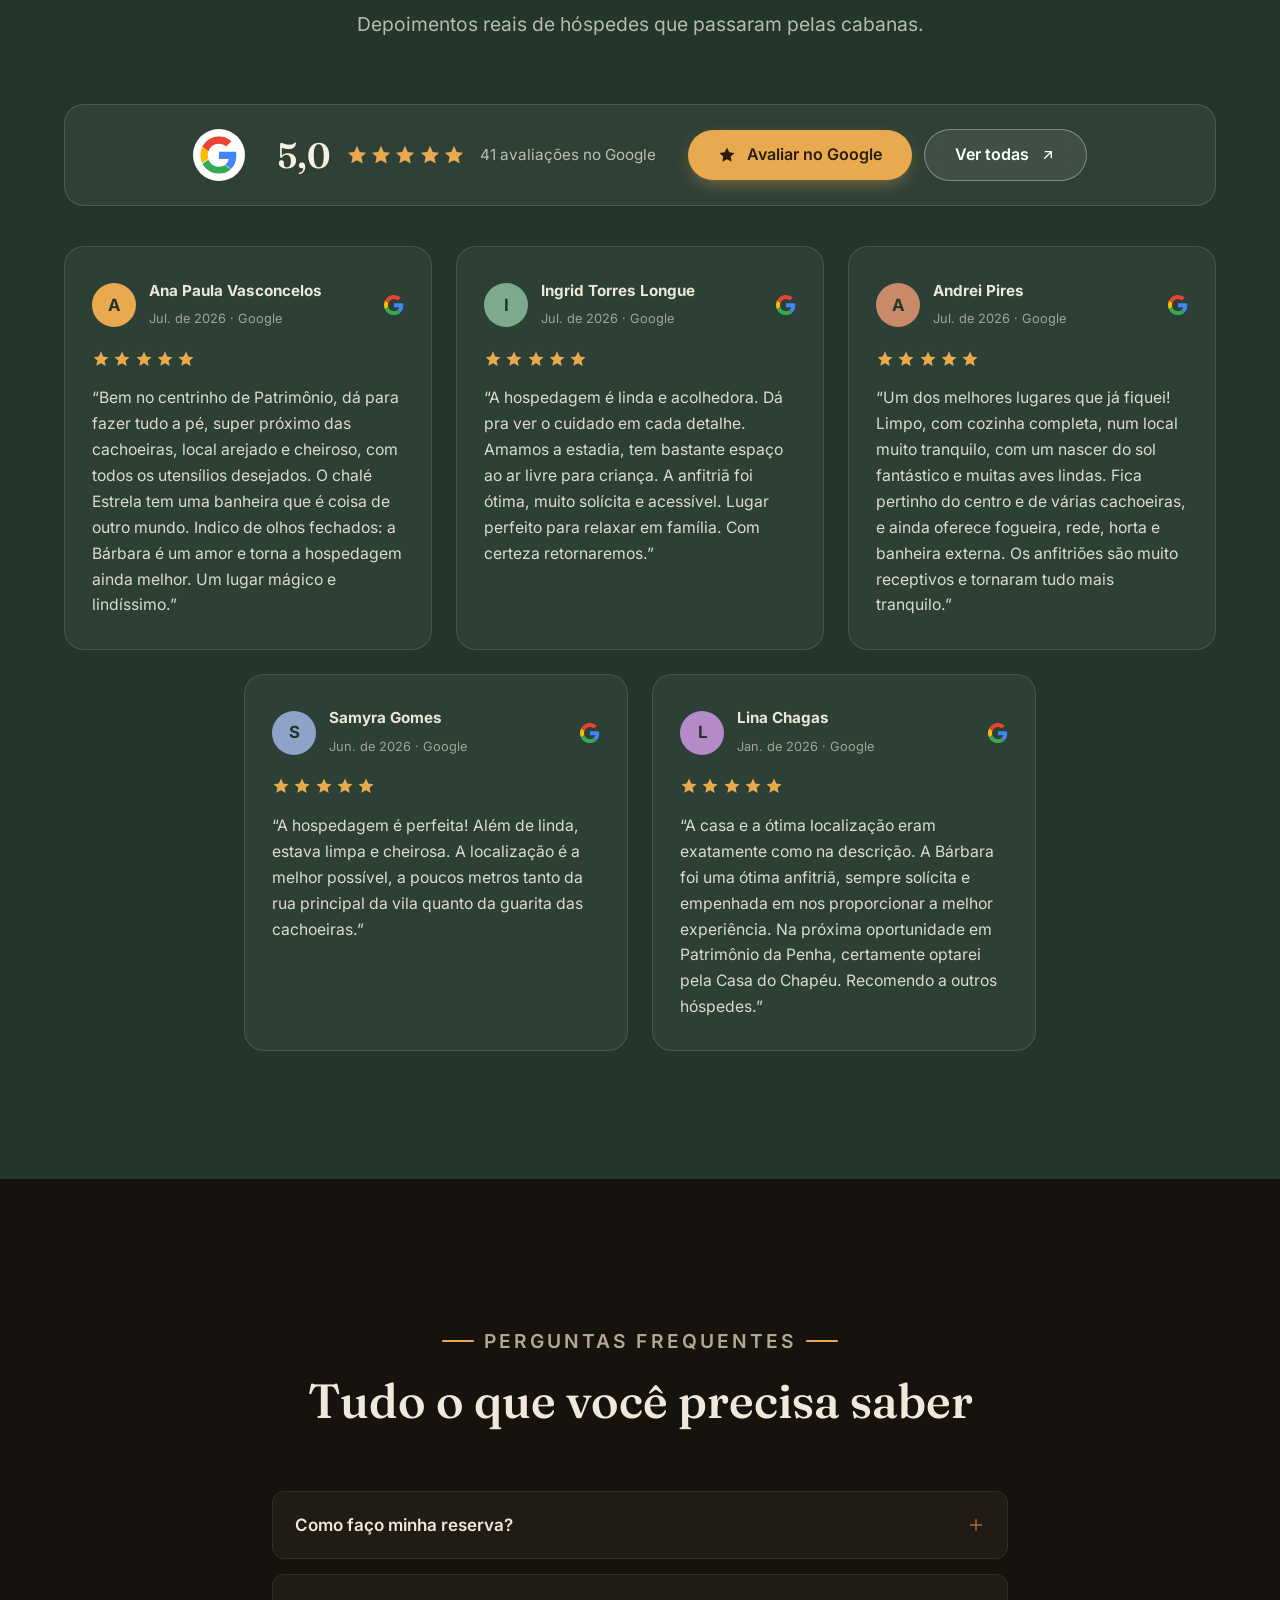
==== commit fd8303b9: "feat: paginas de conteudo sobre o Caparao (SEO de destino) Adiciona 3 paginas dedicadas para virar r" ====
--- a/index.html
+++ b/index.html
@@ -345,6 +345,7 @@
           <li><a href="#chales">Chalés</a></li>
           <li><a href="#estrutura">Estrutura</a></li>
           <li><a href="#experiencia">Experiências</a></li>
+          <li><a href="o-que-fazer-no-caparao.html">O Que Fazer</a></li>
           <li><a href="#guia-local">Guia Local</a></li>
           <li><a href="#localizacao">Localização</a></li>
           <li><a href="#avaliacoes">Avaliações</a></li>
@@ -684,14 +685,14 @@
         </div>
 
         <div class="exp-grid">
-          <article class="exp-card span-7 reveal">
+          <a class="exp-card span-7 reveal" href="cachoeiras-caparao.html">
             <img src="assets/images/cachoeira-da-purificacao-800.webp" srcset="assets/images/cachoeira-da-purificacao-400.webp 400w, assets/images/cachoeira-da-purificacao-800.webp 800w, assets/images/cachoeira-da-purificacao-1200.webp 1200w" sizes="(max-width: 56em) 92vw, min(55vw, 634px)" width="1200" height="1600" alt="Queda d'água volumosa da Cachoeira da Purificação cercada de mata" loading="lazy" decoding="async">
             <div>
               <span class="dist">a ~250 m</span>
               <h3>Cachoeiras do Arco-Íris e da Purificação</h3>
-              <p>Águas límpidas de montanha a poucos minutos a pé da sua cabana. Dá para ir de chinelo e voltar para a fogueira.</p>
-            </div>
-          </article>
+              <p>Águas límpidas de montanha a poucos minutos a pé da sua cabana. Veja a trilha completa das 9 cachoeiras.</p>
+            </div>
+          </a>
           <article class="exp-card span-5 reveal" style="--reveal-delay: 100ms">
             <img src="assets/images/trilha-cachoeira-800.webp" srcset="assets/images/trilha-cachoeira-400.webp 400w, assets/images/trilha-cachoeira-800.webp 800w, assets/images/trilha-cachoeira-1200.webp 1200w" sizes="(max-width: 56em) 92vw, min(40vw, 461px)" width="1200" height="1600" alt="Trilha com poço natural e pequena cachoeira em meio à mata nativa" loading="lazy" decoding="async">
             <div>
@@ -700,14 +701,14 @@
               <p>Caminhos sombreados em meio à mata levam você até as quedas d'água e mirantes da vila.</p>
             </div>
           </article>
-          <article class="exp-card span-6 reveal">
+          <a class="exp-card span-6 reveal" href="trilha-pico-da-bandeira.html">
             <img src="assets/images/pico-da-bandeira-1024.webp" srcset="assets/images/pico-da-bandeira-400.webp 400w, assets/images/pico-da-bandeira-1024.webp 1024w" sizes="(max-width: 56em) 92vw, min(46vw, 530px)" width="1024" height="683" alt="Cruzeiro no cume do Pico da Bandeira acima das nuvens" loading="lazy" decoding="async">
             <div>
               <span class="dist">Parque Nacional do Caparaó</span>
               <h3>Pico da Bandeira</h3>
-              <p>O terceiro ponto mais alto do Brasil está logo ali: nascer do sol acima das nuvens a 2.892 metros.</p>
-            </div>
-          </article>
+              <p>O terceiro ponto mais alto do Brasil está logo ali. Veja dificuldade, rotas e como agendar no ICMBio.</p>
+            </div>
+          </a>
           <article class="exp-card span-6 reveal" style="--reveal-delay: 100ms">
             <img src="assets/images/cachoeira-casal-660.webp" srcset="assets/images/cachoeira-casal-400.webp 400w, assets/images/cachoeira-casal-660.webp 660w" sizes="(max-width: 56em) 92vw, min(46vw, 530px)" width="660" height="857" alt="Casal sentado na beira de uma cachoeira contemplando a mata sob céu azul" loading="lazy" decoding="async">
             <div>
@@ -1070,6 +1071,9 @@
             <li><a href="#chales">Chalés</a></li>
             <li><a href="#estrutura">Estrutura</a></li>
             <li><a href="#experiencia">Experiências</a></li>
+            <li><a href="o-que-fazer-no-caparao.html">O Que Fazer</a></li>
+            <li><a href="cachoeiras-caparao.html">Cachoeiras</a></li>
+            <li><a href="trilha-pico-da-bandeira.html">Pico da Bandeira</a></li>
             <li><a href="#guia-local">Guia Local</a></li>
             <li><a href="#avaliacoes">Avaliações</a></li>
             <li><a href="#faq">FAQ</a></li>
--- a/styles/main.css
+++ b/styles/main.css
@@ -759,6 +759,22 @@
 }
 .routes-extra { margin-top: clamp(2rem, 4vw, 2.75rem); }
 
+/* ---------- Trilha numerada (sequência de cachoeiras, etapas) ---------- */
+.trail-list { display: grid; gap: 1.5rem; max-width: 46rem; margin-inline: auto; list-style: none; padding: 0; }
+.trail-step { display: flex; gap: 1.1rem; align-items: flex-start; }
+.trail-step-index {
+  flex: none;
+  display: grid; place-items: center;
+  width: 2.4rem; height: 2.4rem;
+  border-radius: 50%;
+  background: color-mix(in srgb, var(--amber) 16%, transparent);
+  color: var(--brick);
+  font-family: var(--font-display);
+  font-weight: 600;
+}
+.trail-step h3 { font-size: 1.15rem; color: var(--heading); }
+.trail-step p { margin-top: .3rem; color: var(--text-soft); line-height: 1.6; font-size: .95rem; }
+
 /* ---------- Onde comer ---------- */
 .places {
   display: grid; gap: clamp(1.25rem, 3vw, 1.75rem);
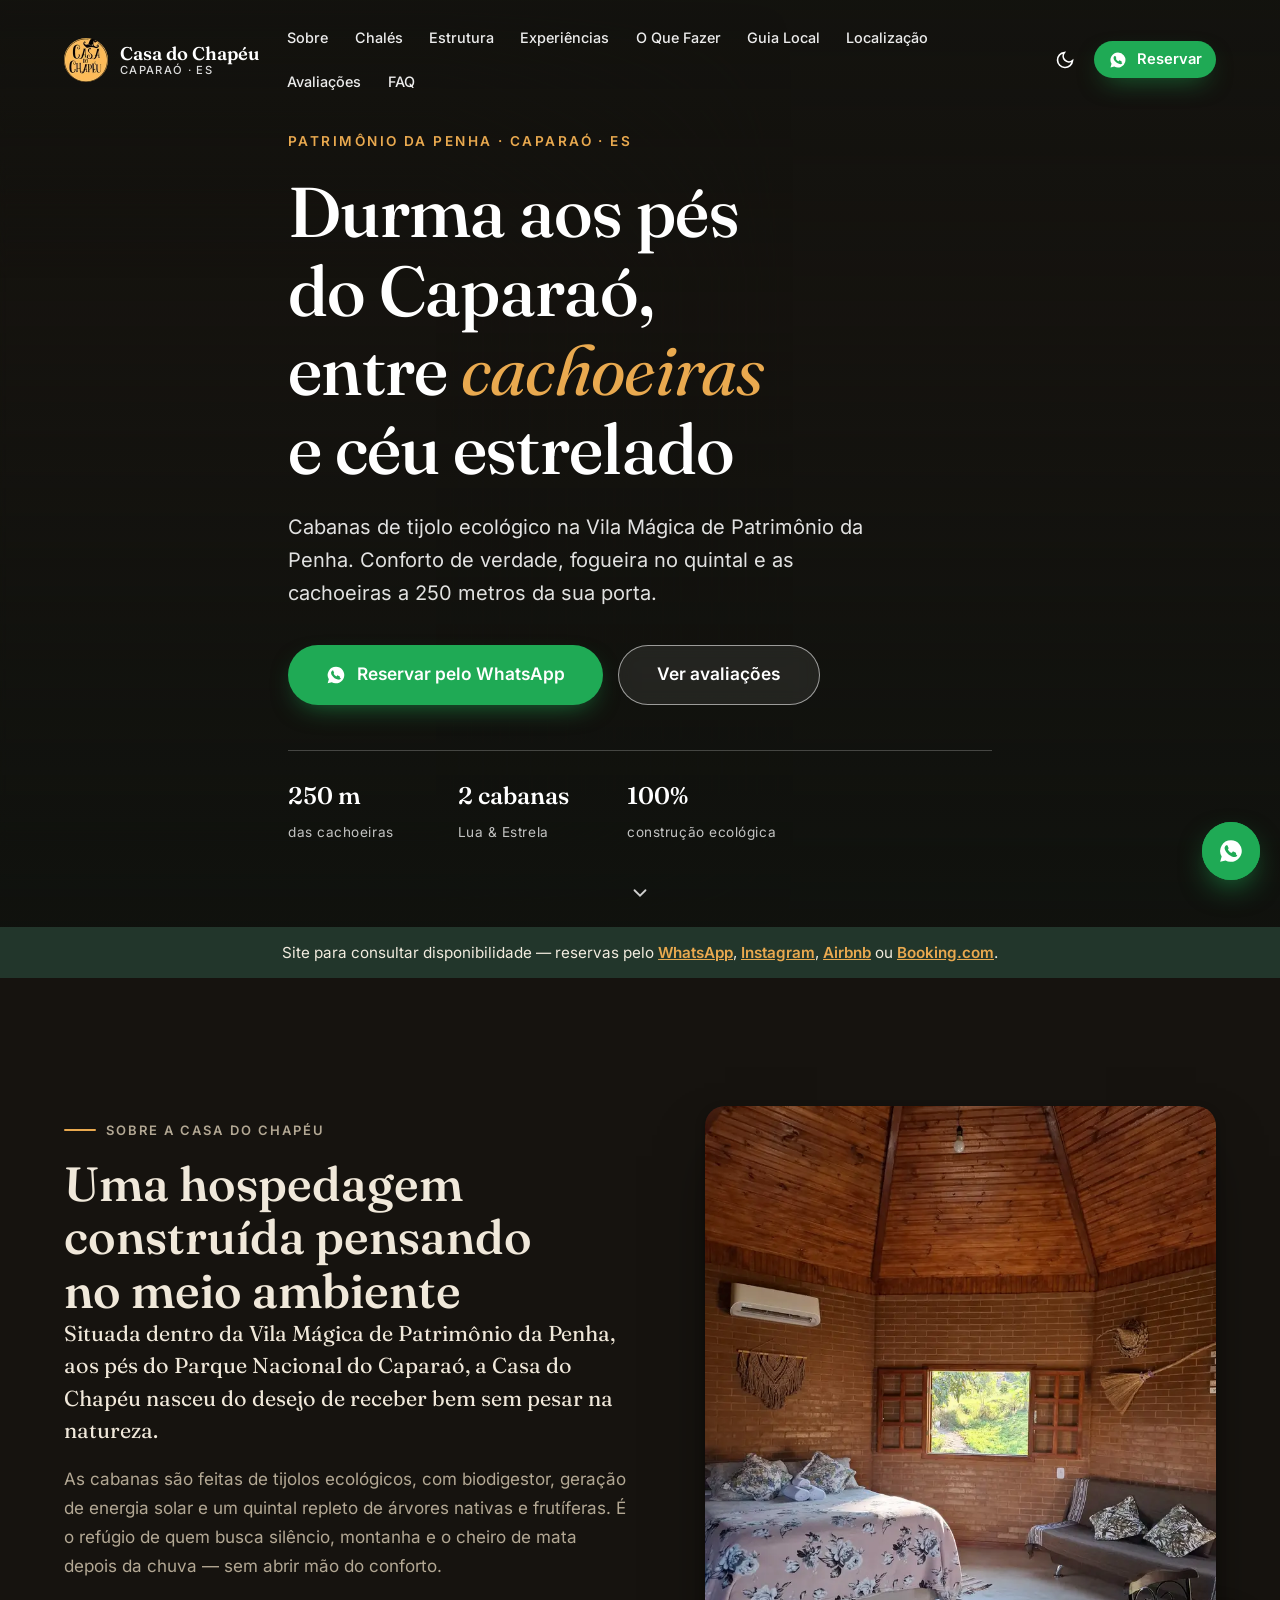
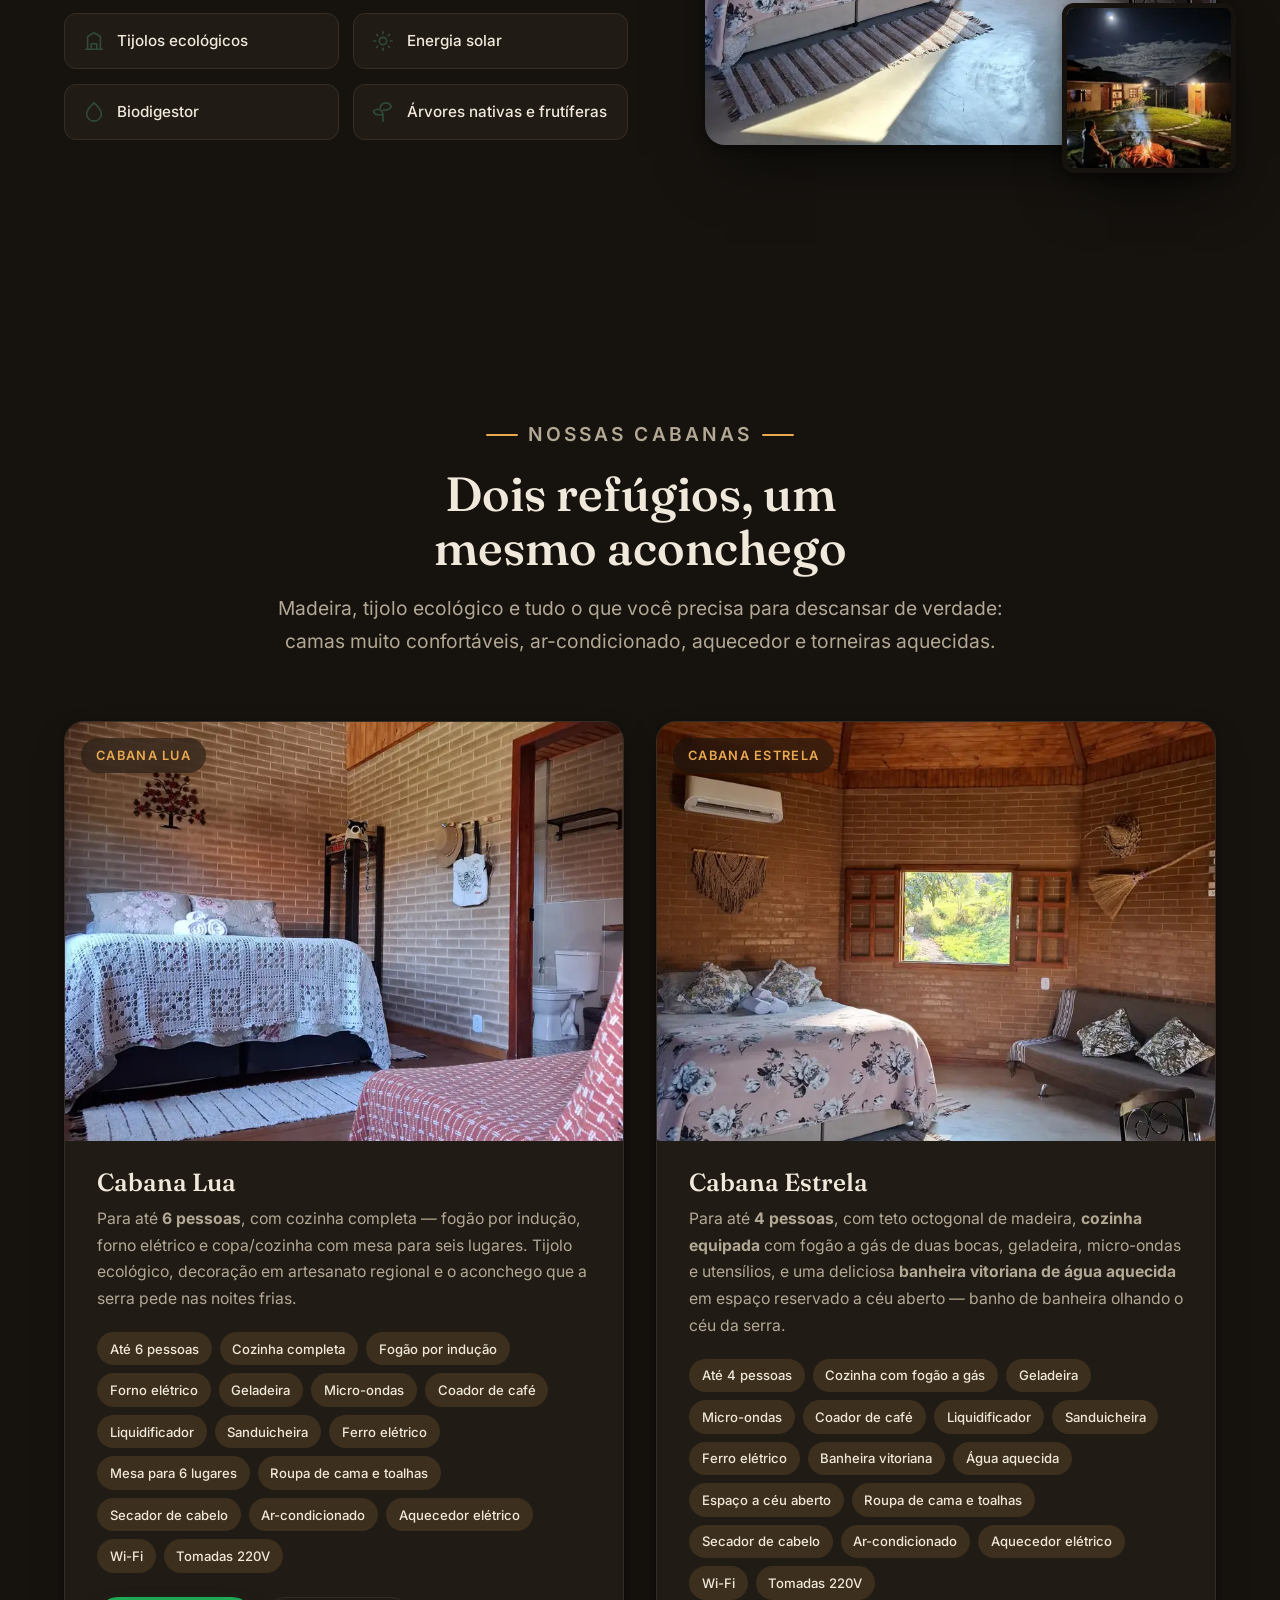
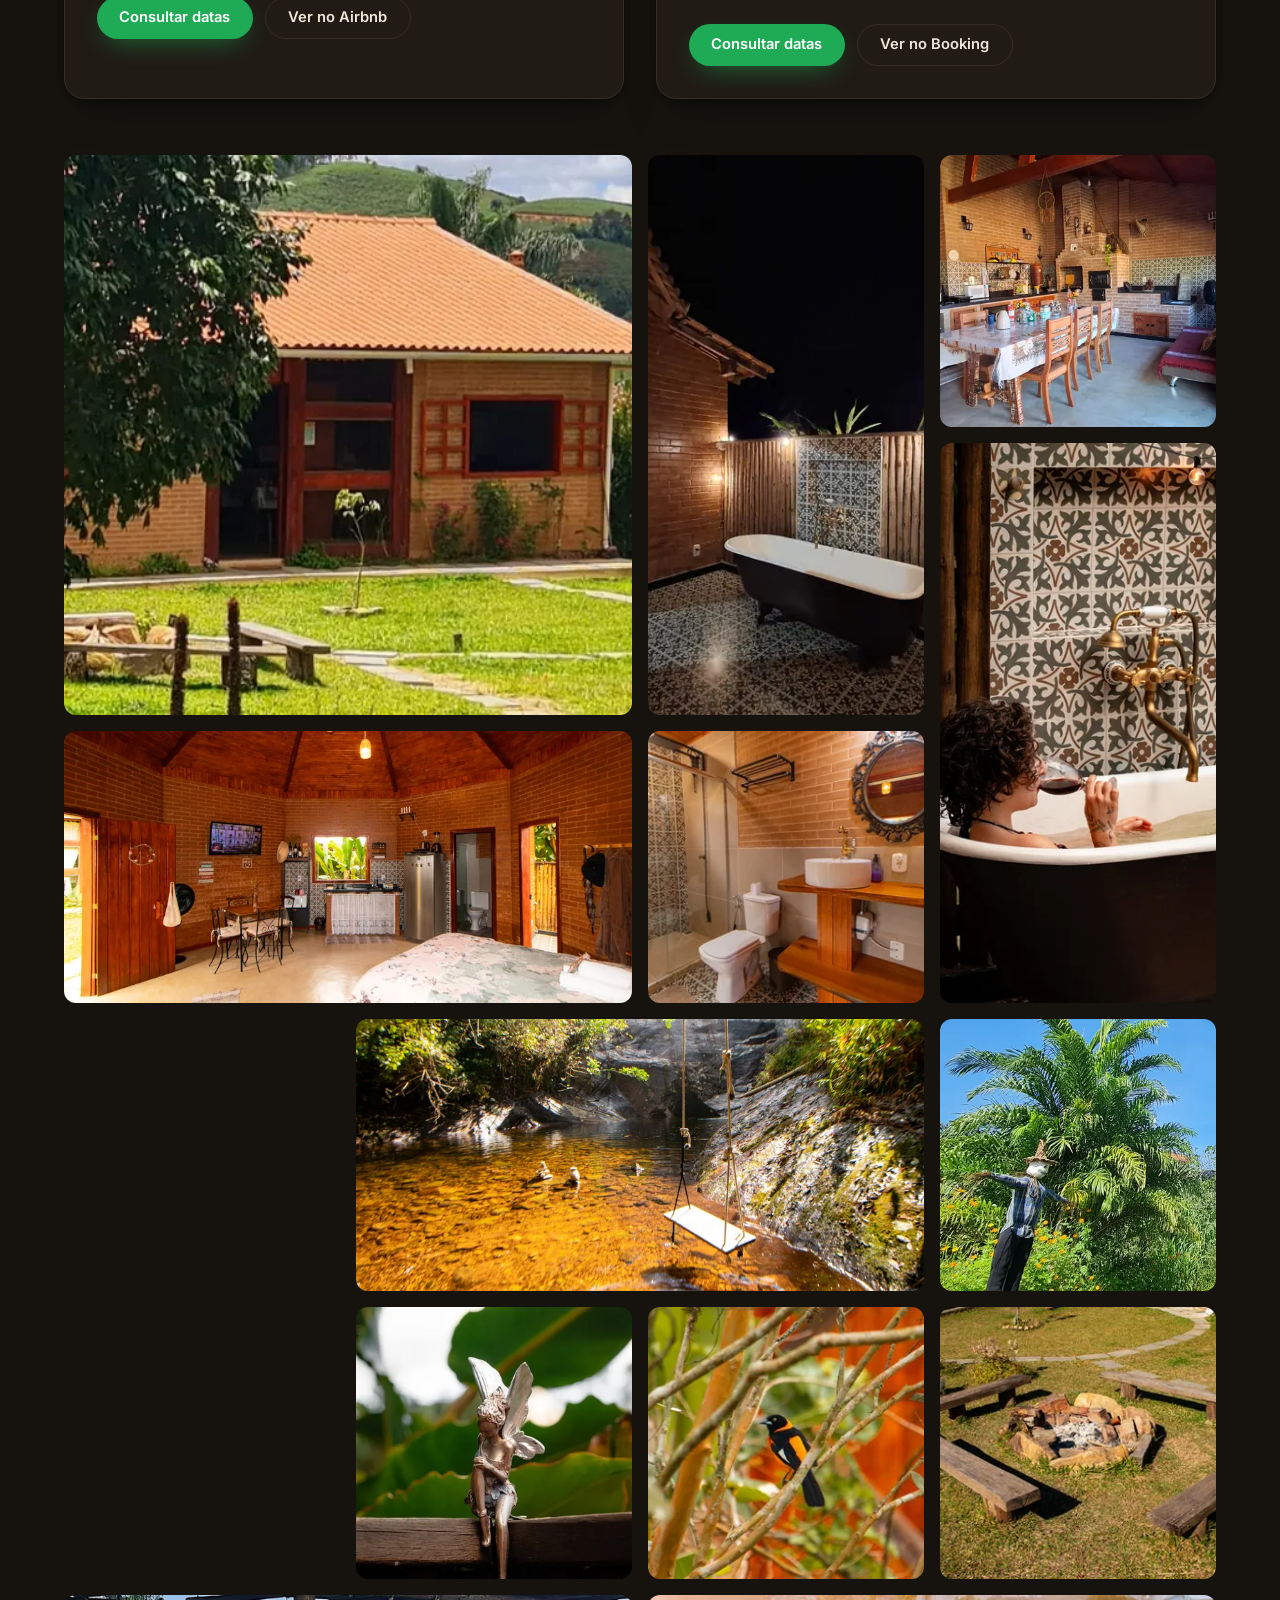
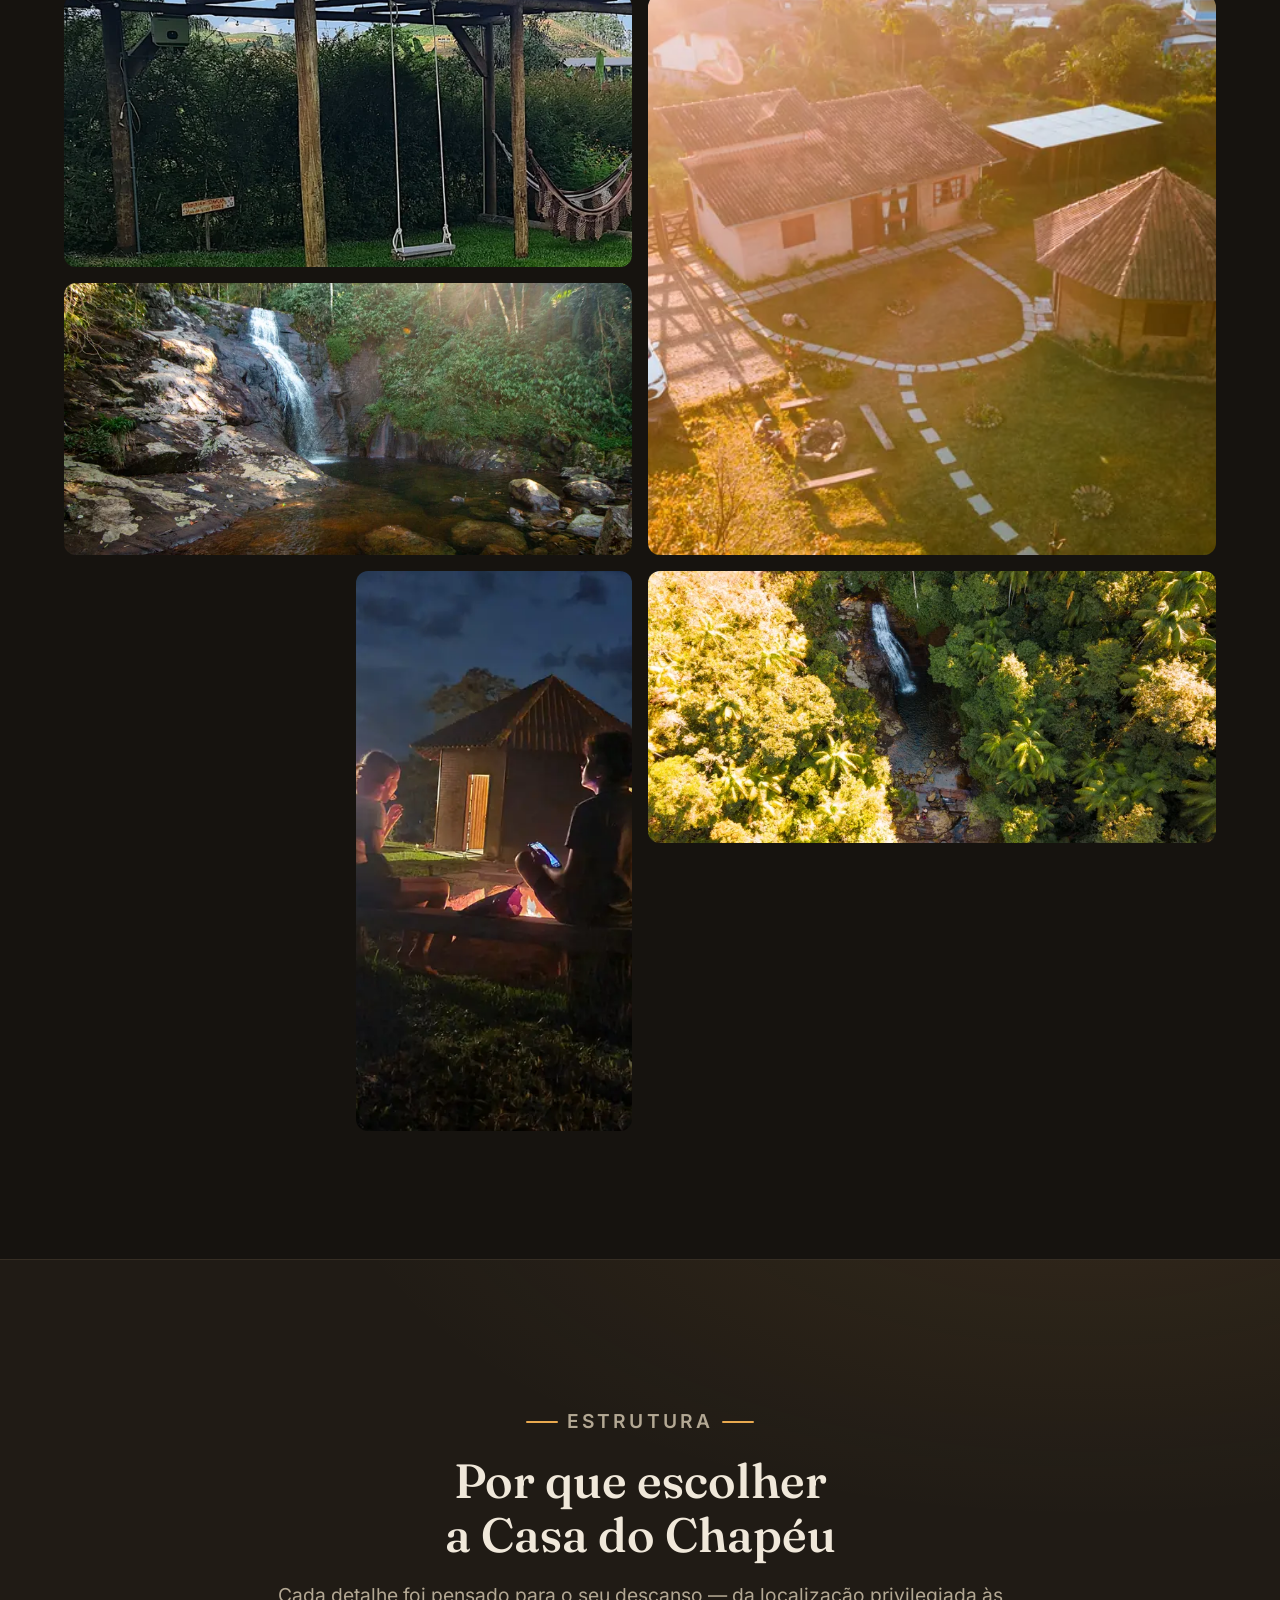
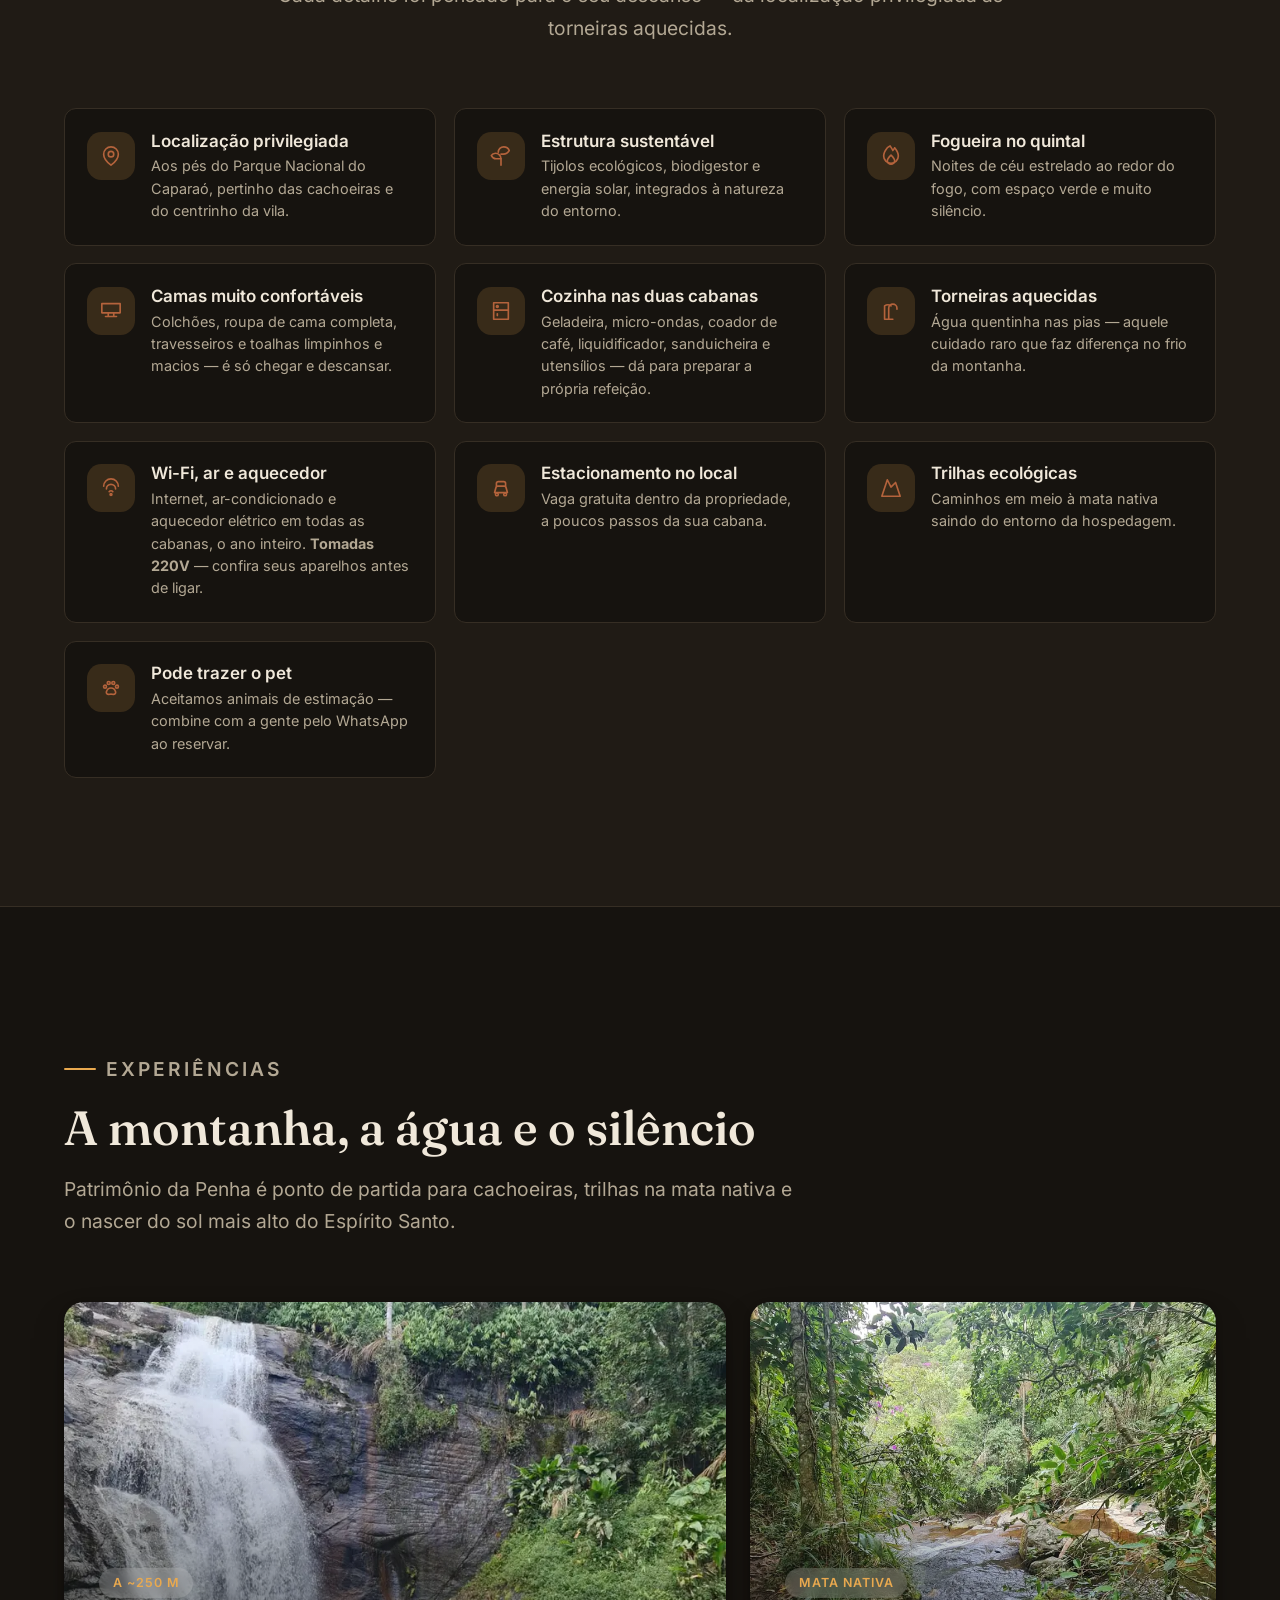
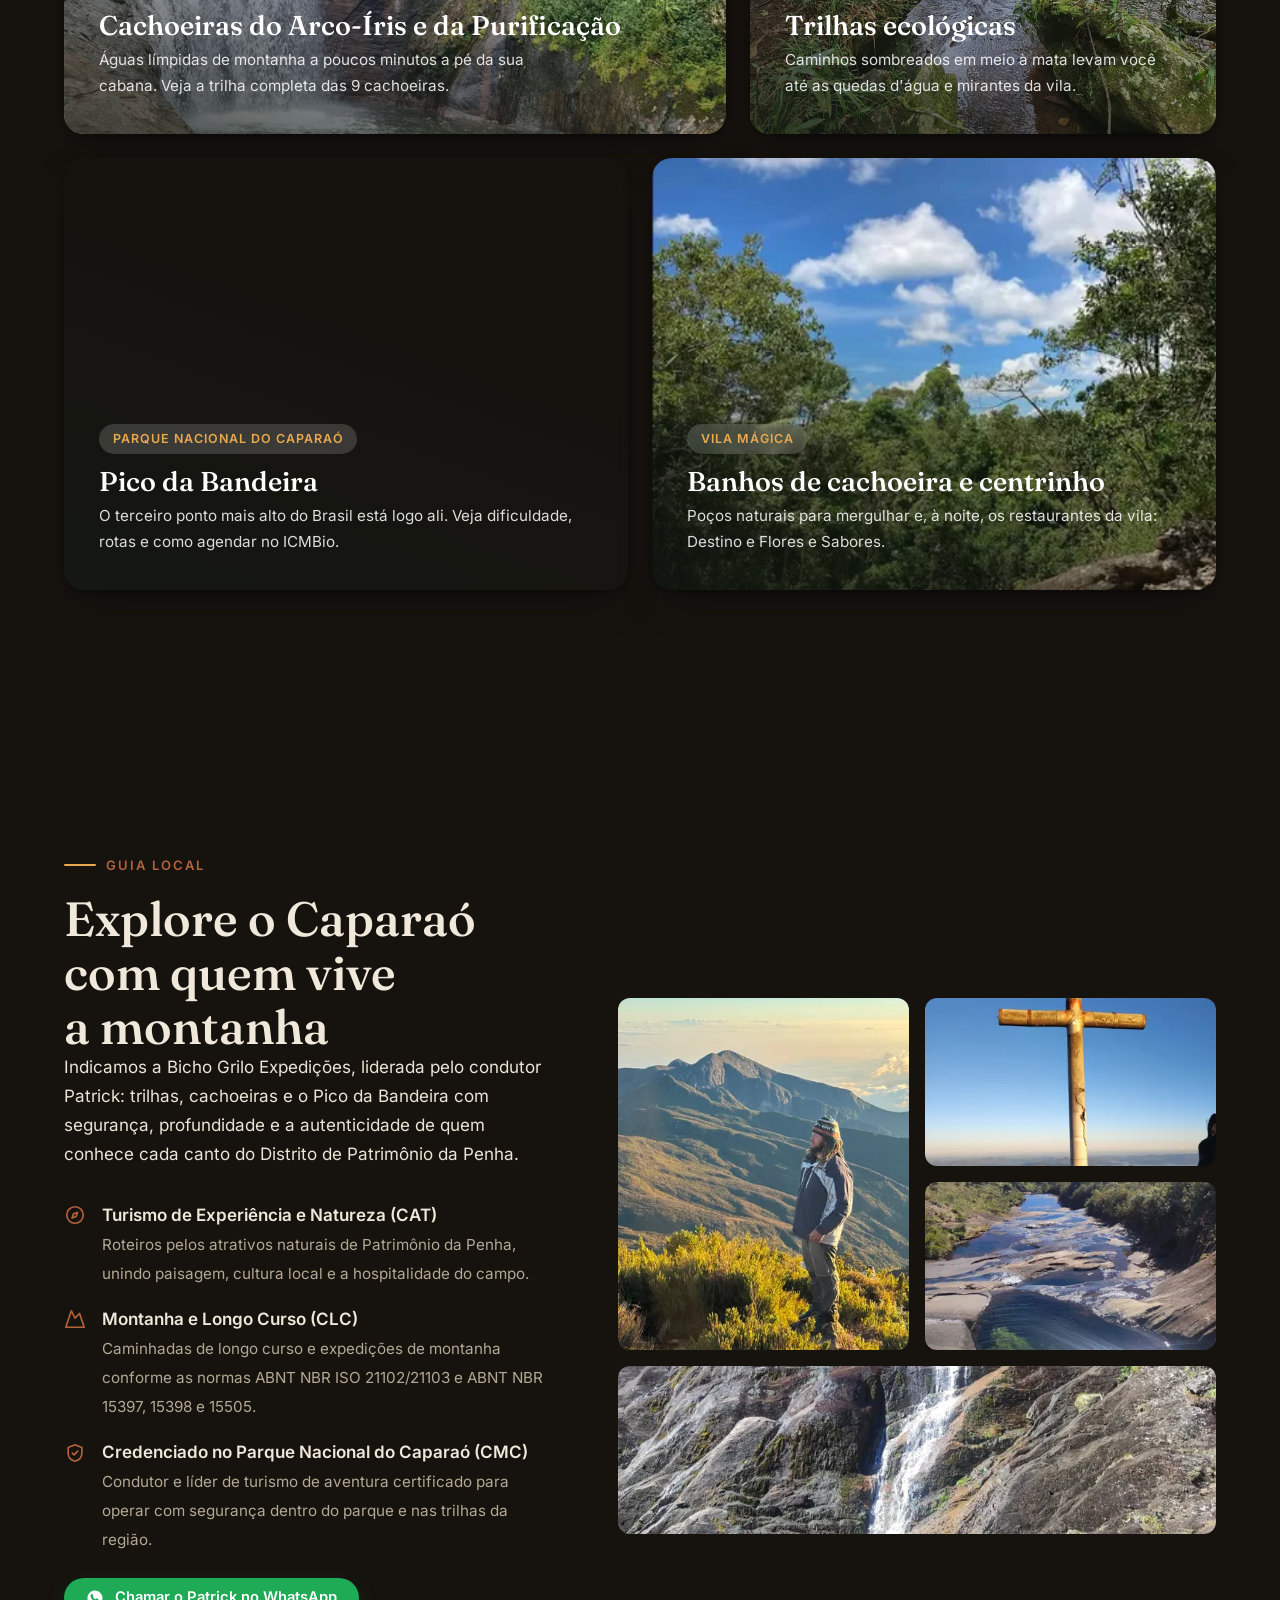
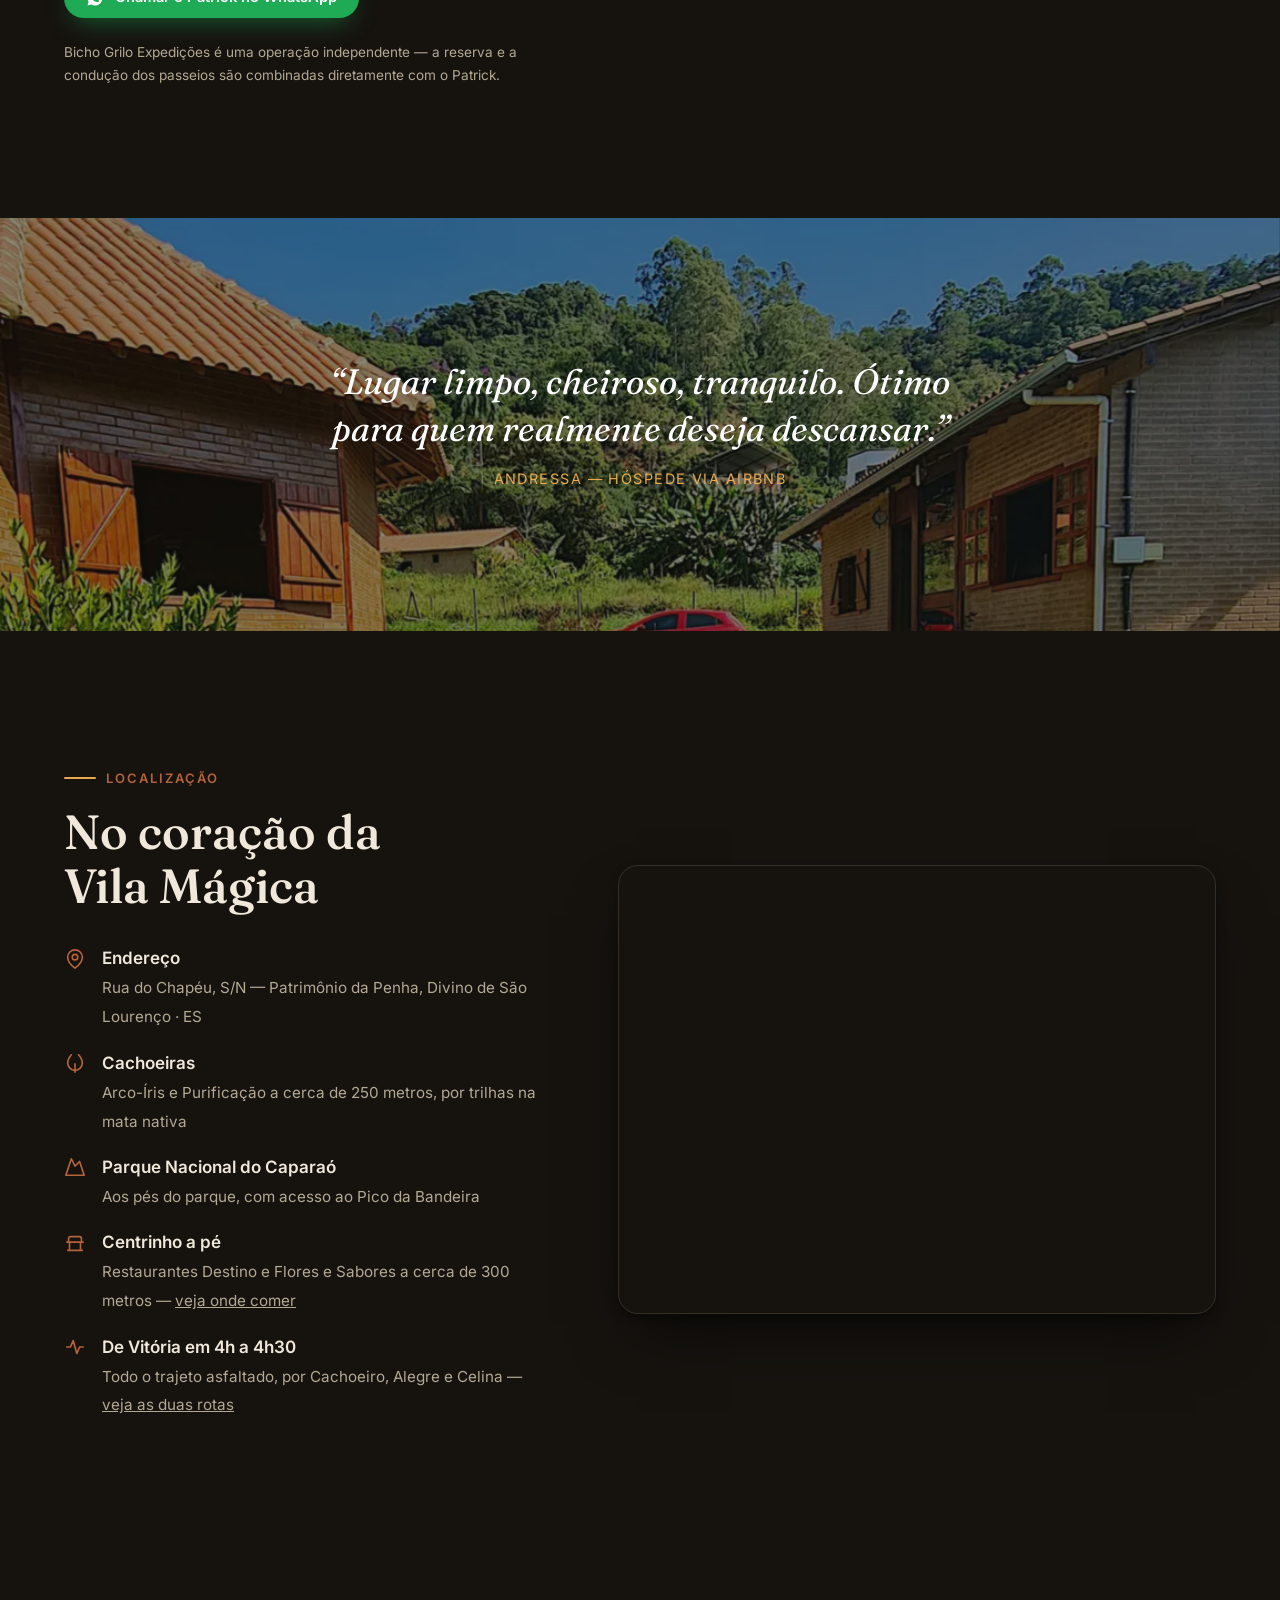
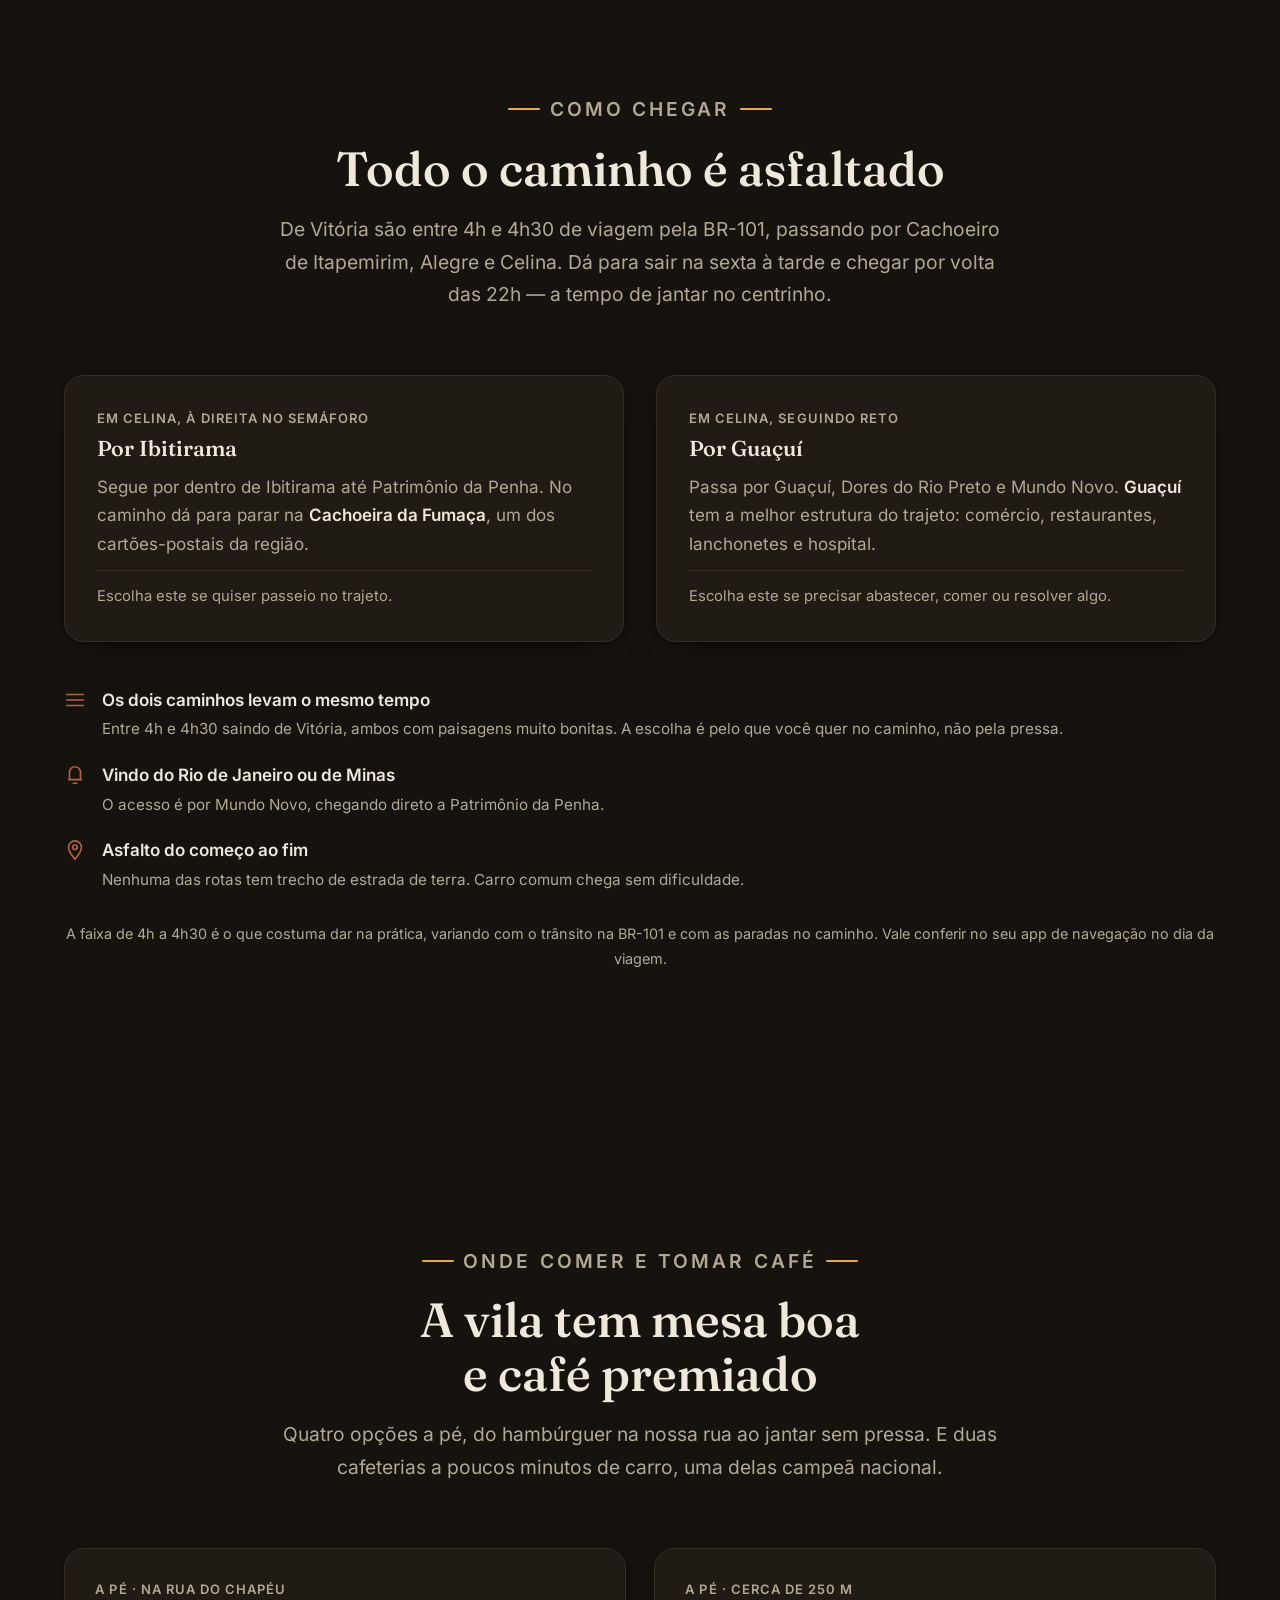
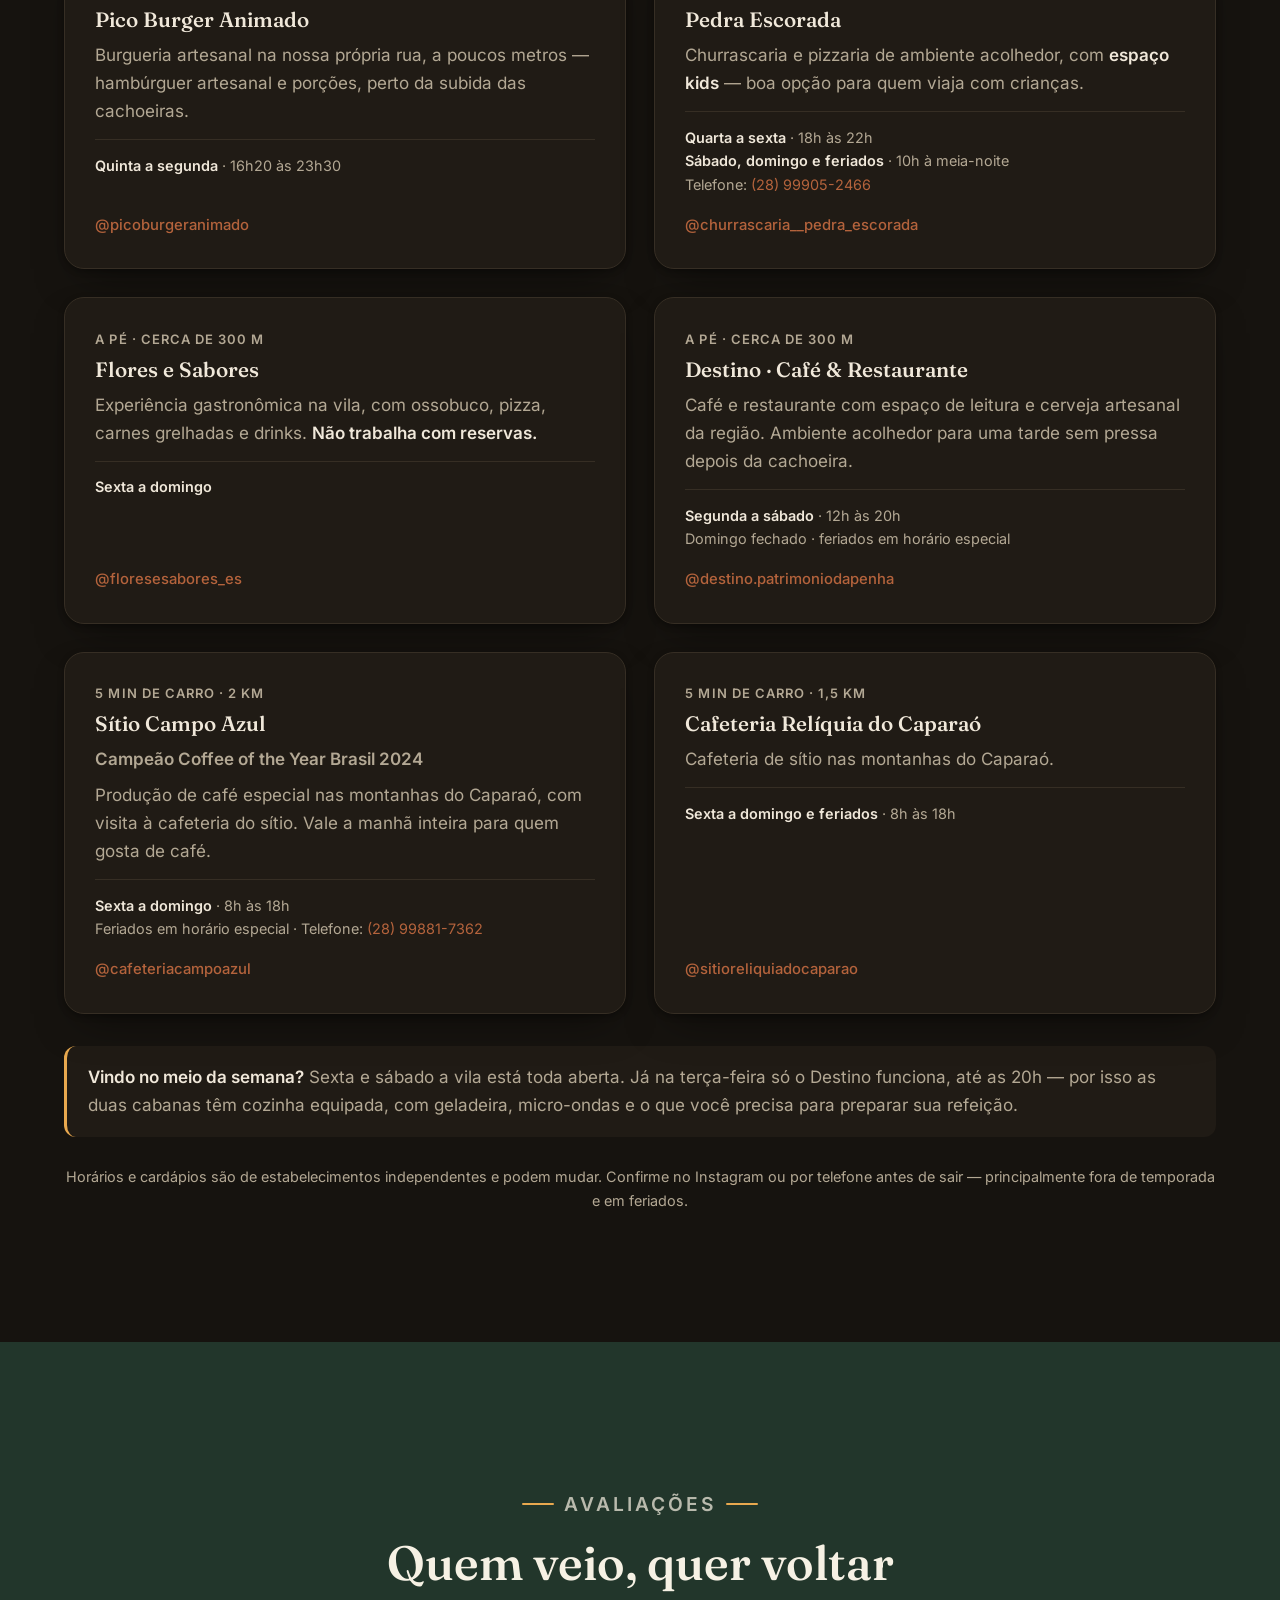
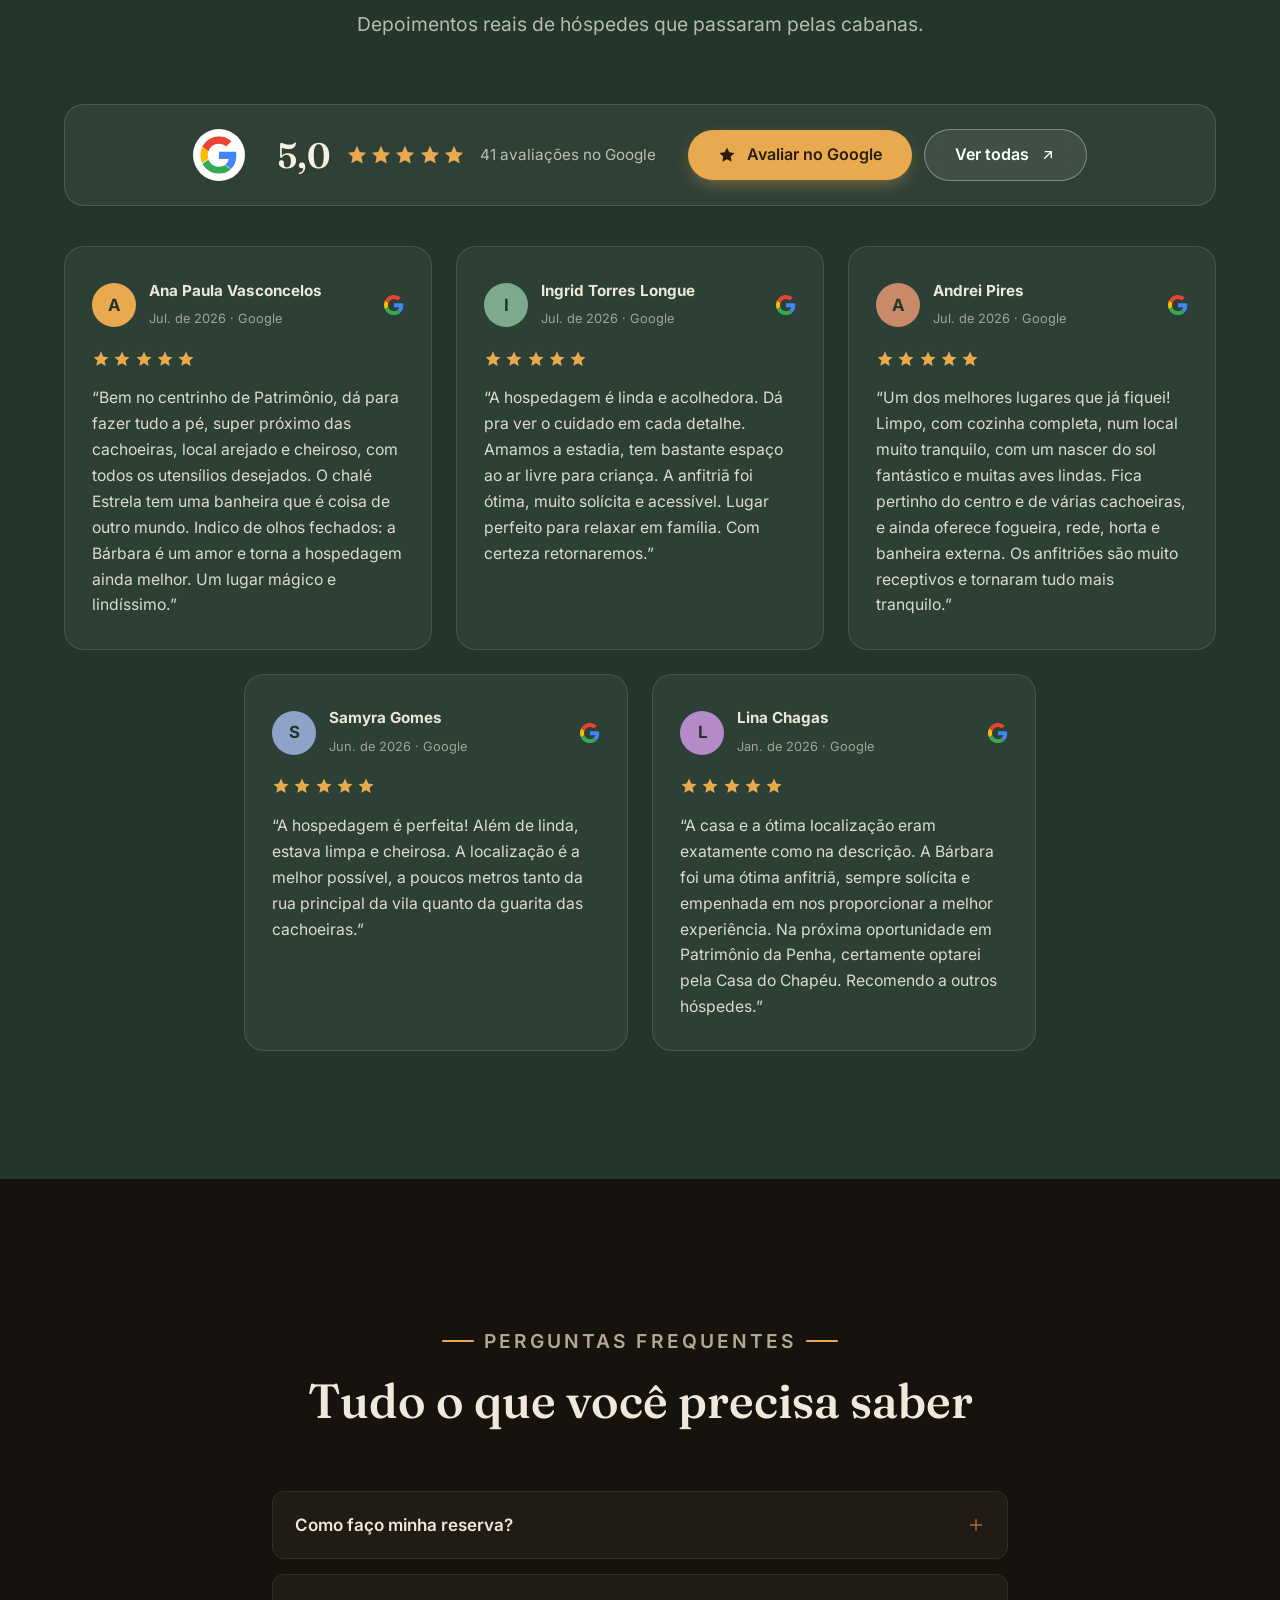
==== commit d7389499: "fix: instala a tag do Google (G-M91V3NNE6G + AW-611862596) A tag do Google do Ads nao era detectada " ====
--- a/index.html
+++ b/index.html
@@ -319,11 +319,13 @@
   </script>
 
   <!-- Google tag (gtag.js) -->
-  <script async src="https://www.googletagmanager.com/gtag/js?id=G-N2PSGQQNJS"></script>
+  <script async src="https://www.googletagmanager.com/gtag/js?id=G-M91V3NNE6G"></script>
   <script>
     window.dataLayer = window.dataLayer || [];
     function gtag(){dataLayer.push(arguments);}
     gtag('js', new Date());
+    gtag('config', 'G-M91V3NNE6G');
+    gtag('config', 'AW-611862596');
     gtag('config', 'G-N2PSGQQNJS');
   </script>
 </head>
--- a/styles/main.css
+++ b/styles/main.css
@@ -221,6 +221,7 @@
 
 .brand {
   display: flex; align-items: center; gap: .75rem;
+  flex-shrink: 0;
   text-decoration: none;
 }
 .brand img { width: 44px; height: 44px; border-radius: 50%; }
@@ -228,17 +229,18 @@
   font-family: var(--font-display);
   font-size: 1.15rem; font-weight: 600; line-height: 1.15;
   color: #fff;
+  white-space: nowrap;
   transition: color .35s ease;
 }
 .brand-name small { display: block; font-family: var(--font-body); font-size: .7rem; font-weight: 500; letter-spacing: .12em; text-transform: uppercase; opacity: .85; }
 .site-header.scrolled .brand-name { color: var(--heading); }
 
 .primary-nav ul {
-  display: flex; gap: .25rem; list-style: none; padding: 0; margin: 0;
+  display: flex; flex-wrap: wrap; gap: .25rem; list-style: none; padding: 0; margin: 0;
 }
 .primary-nav a {
-  display: block; padding: .55rem .9rem;
-  font-size: .95rem; font-weight: 500;
+  display: block; padding: .5rem .7rem;
+  font-size: .9rem; font-weight: 500;
   color: rgb(255 255 255 / .92);
   text-decoration: none; border-radius: 999px;
   white-space: nowrap;
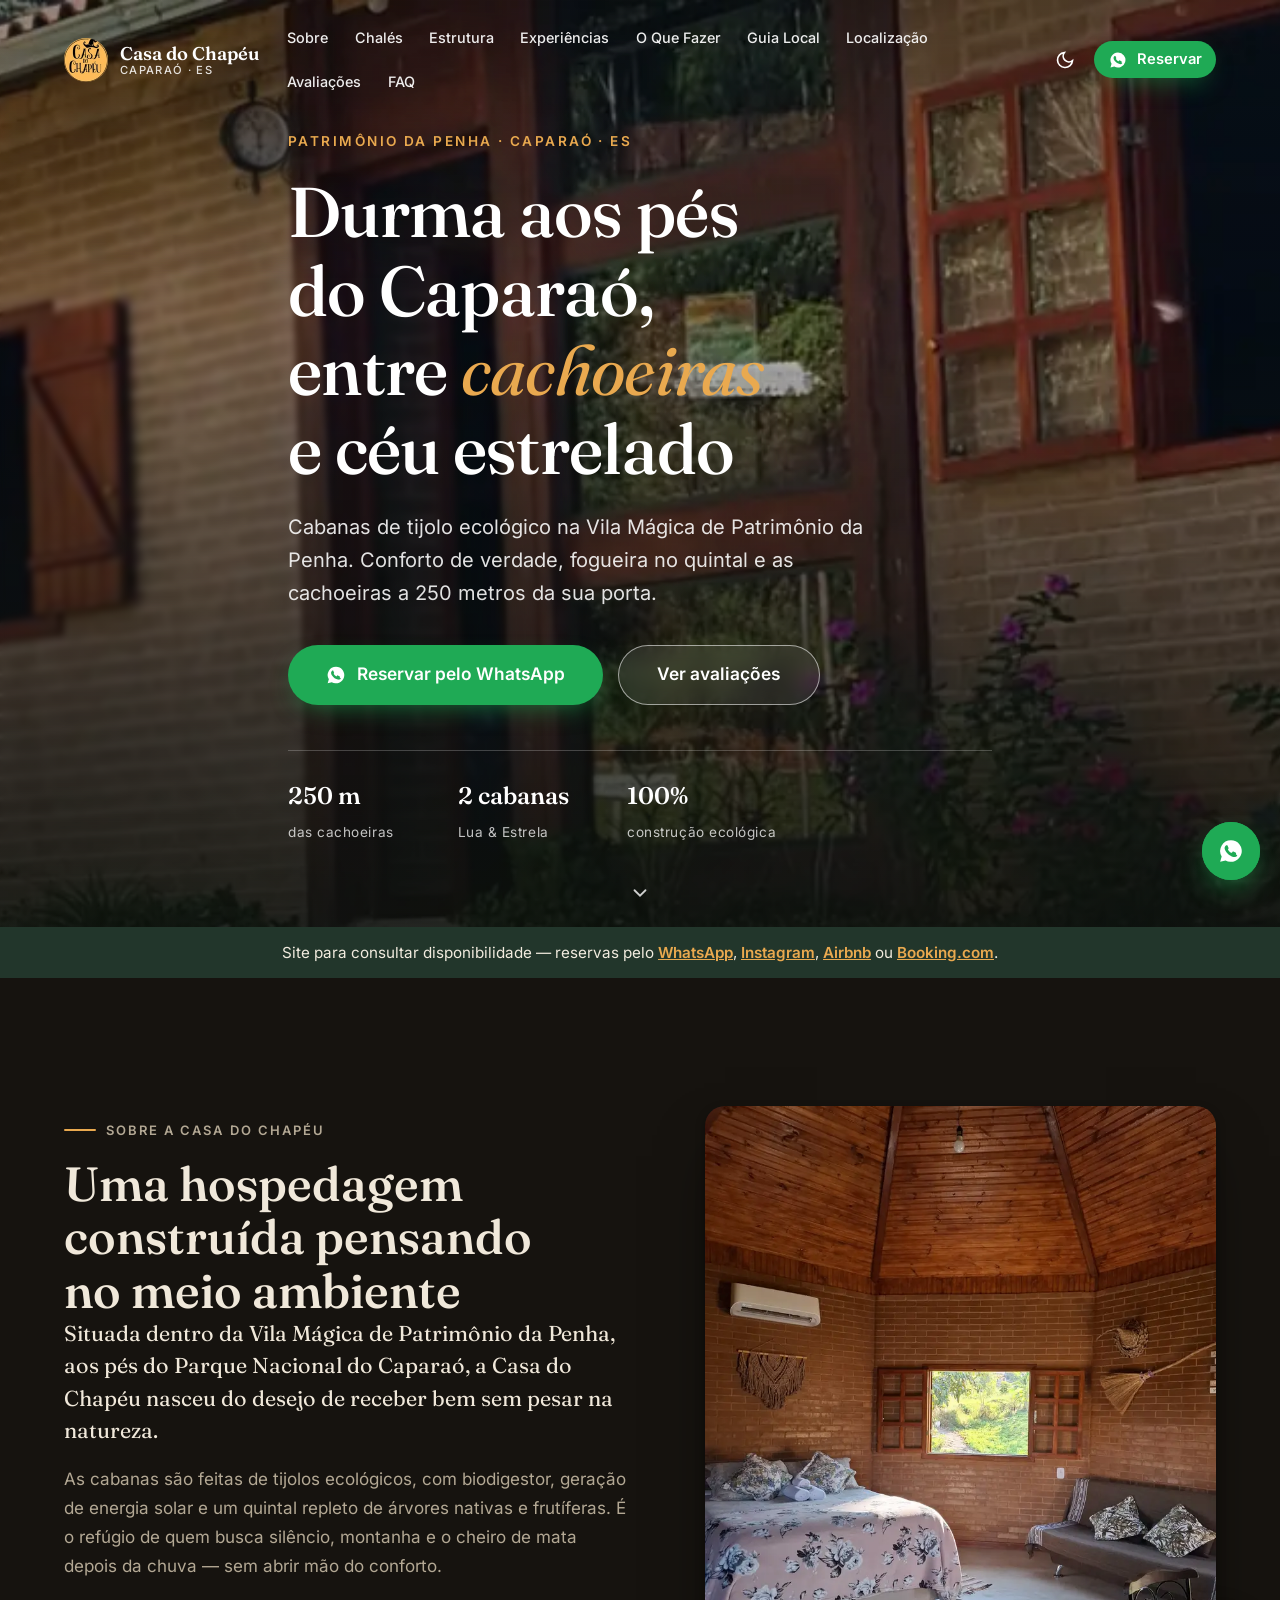
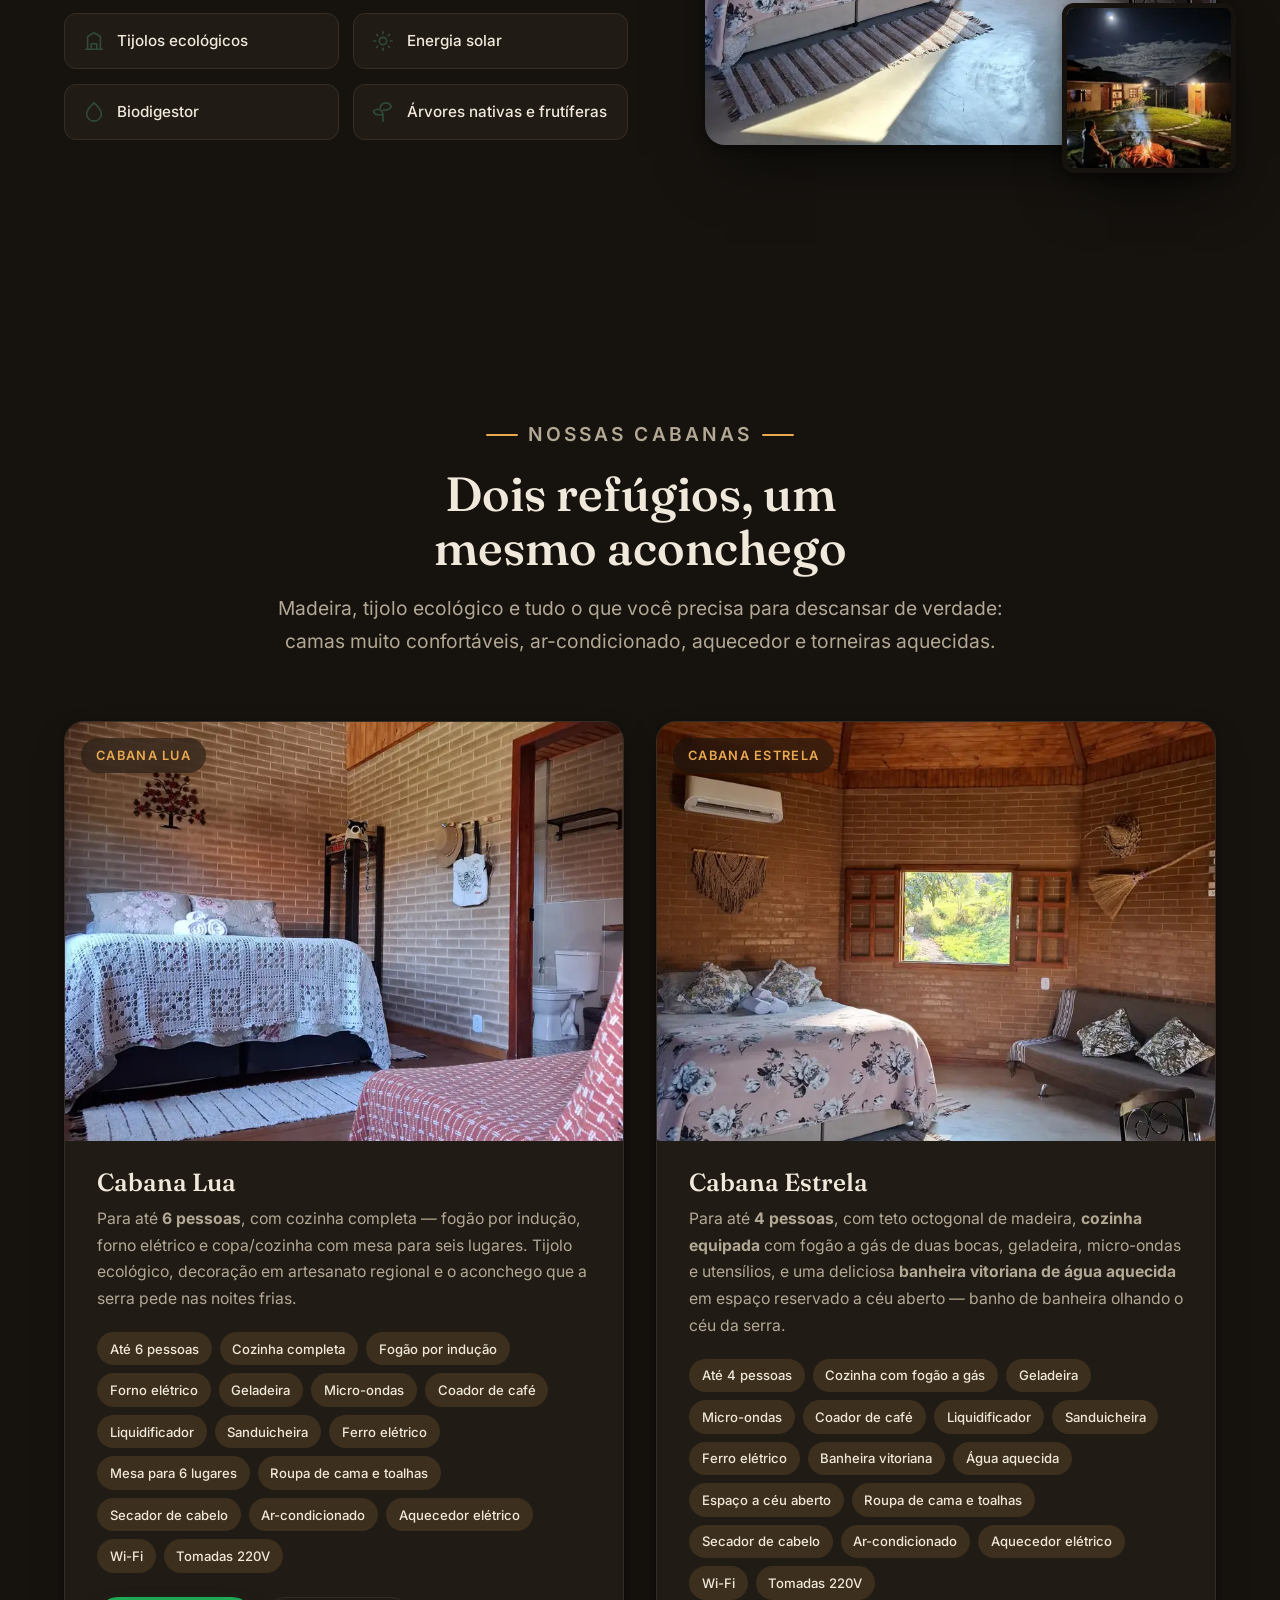
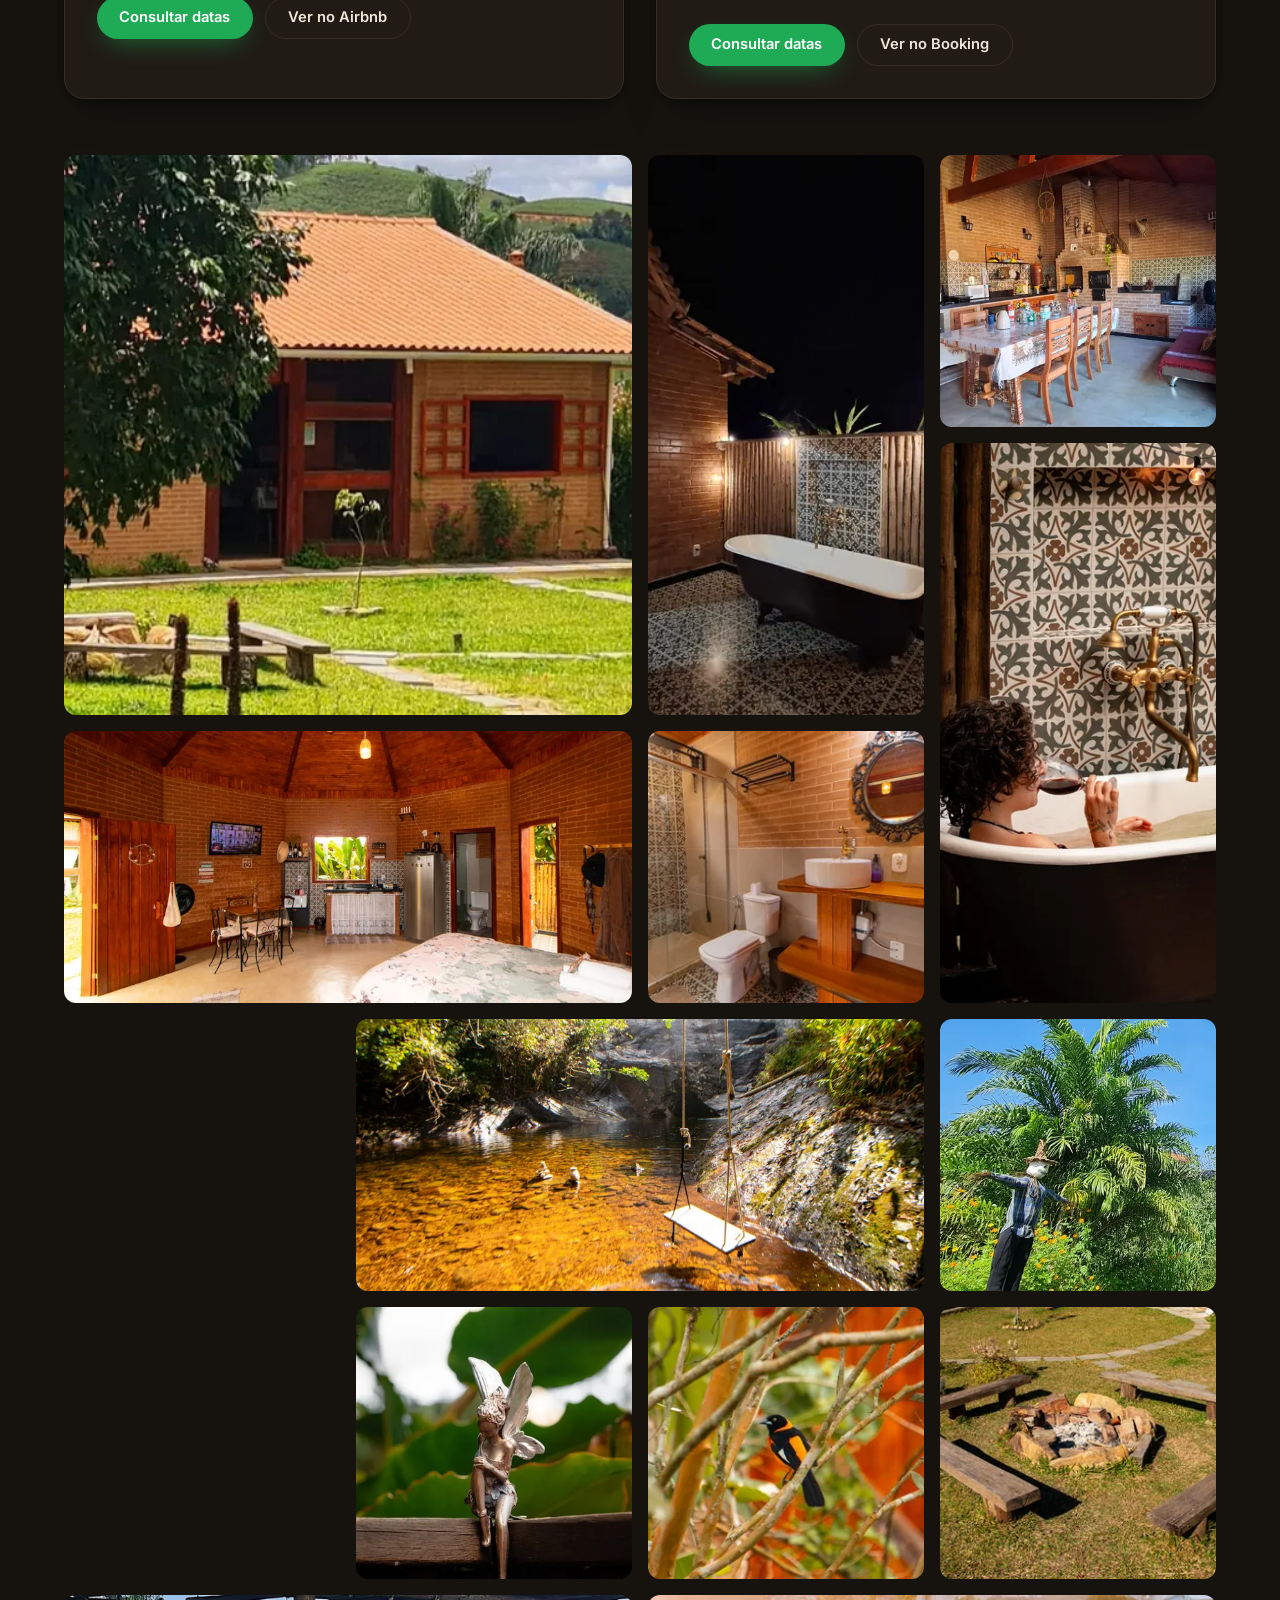
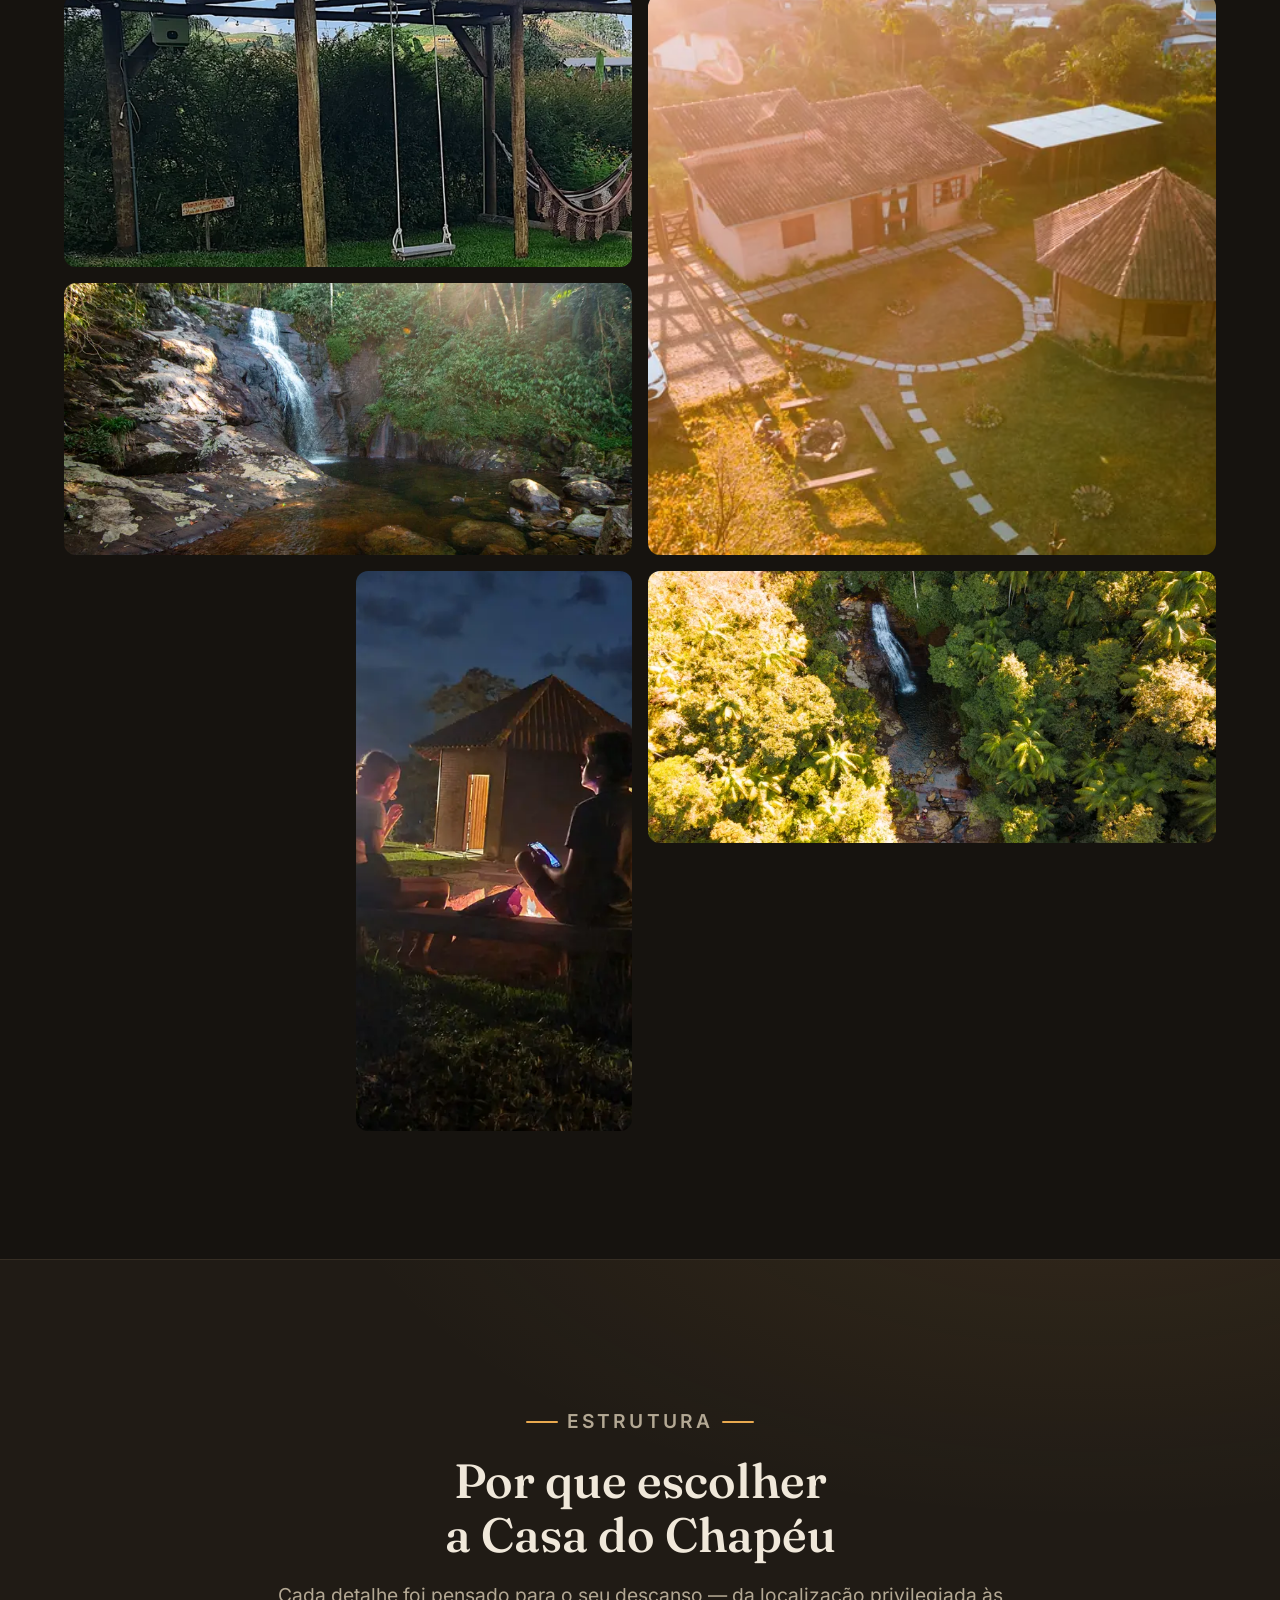
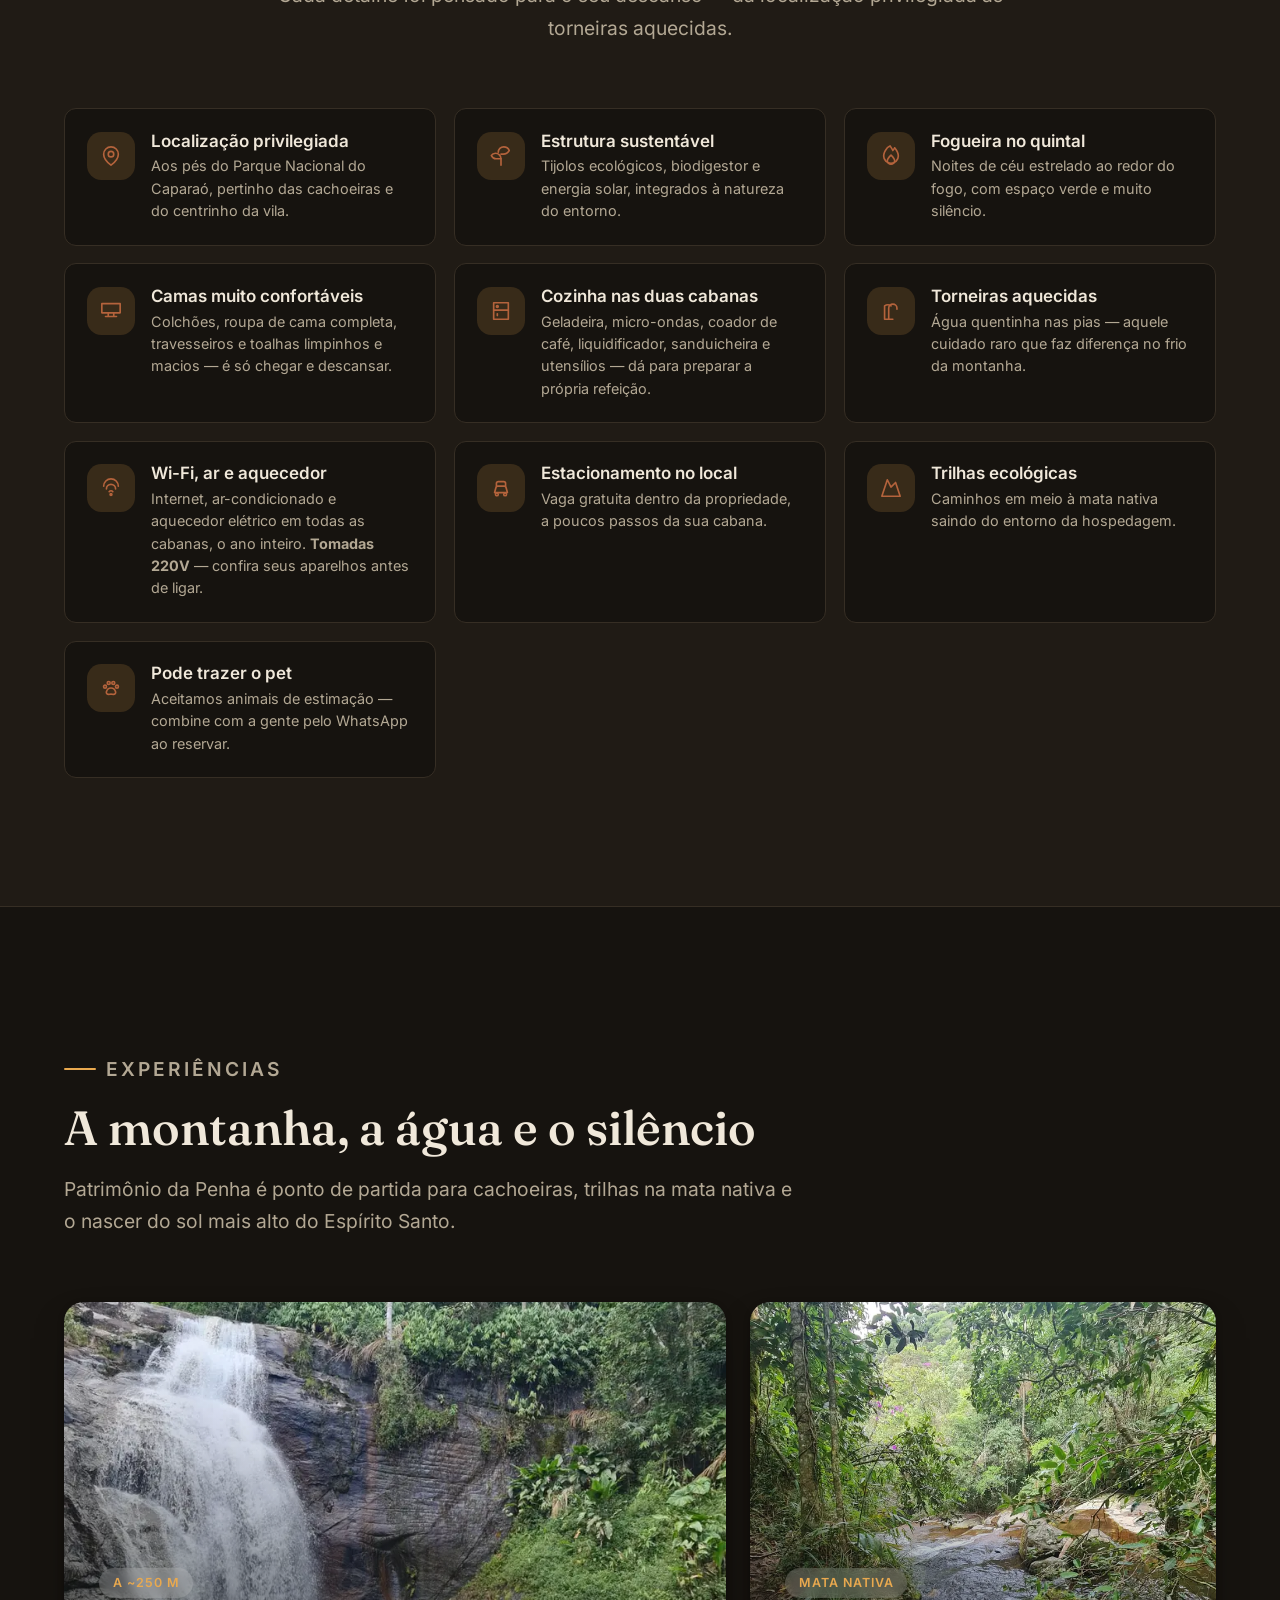
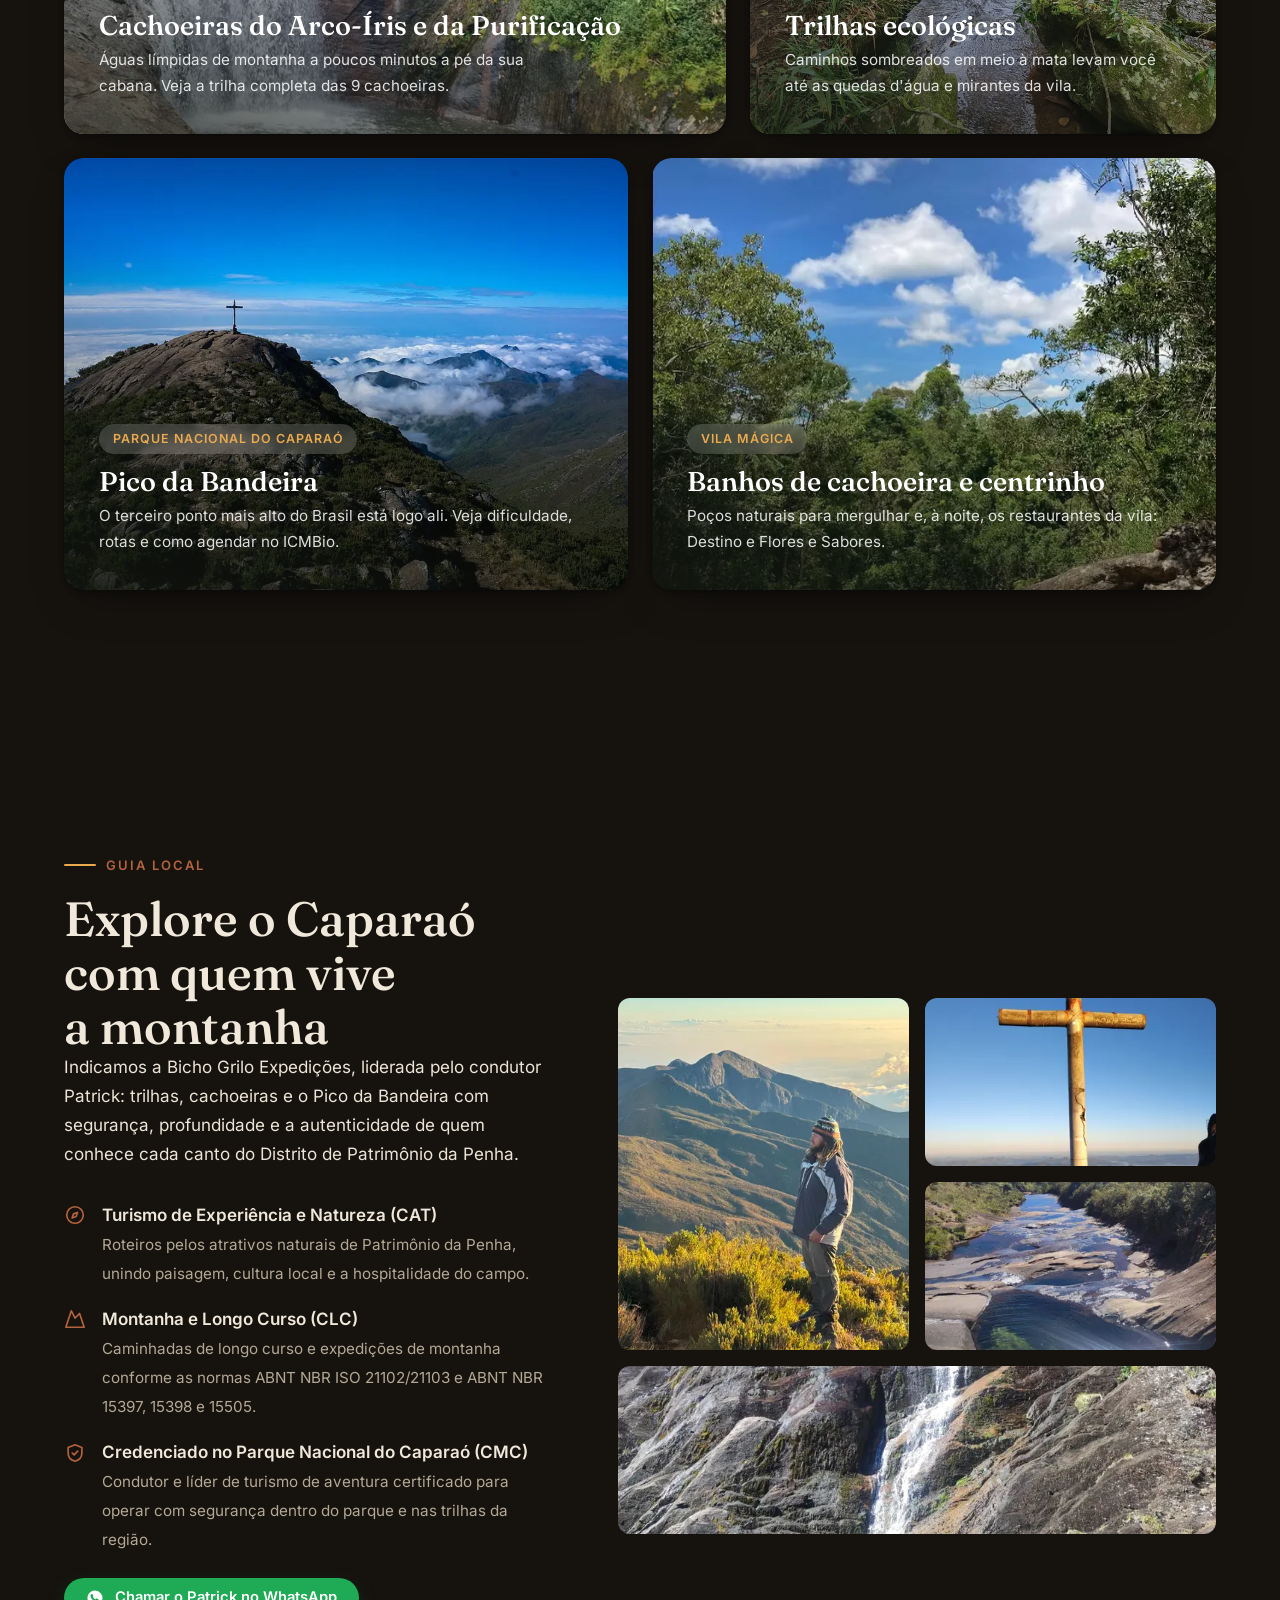
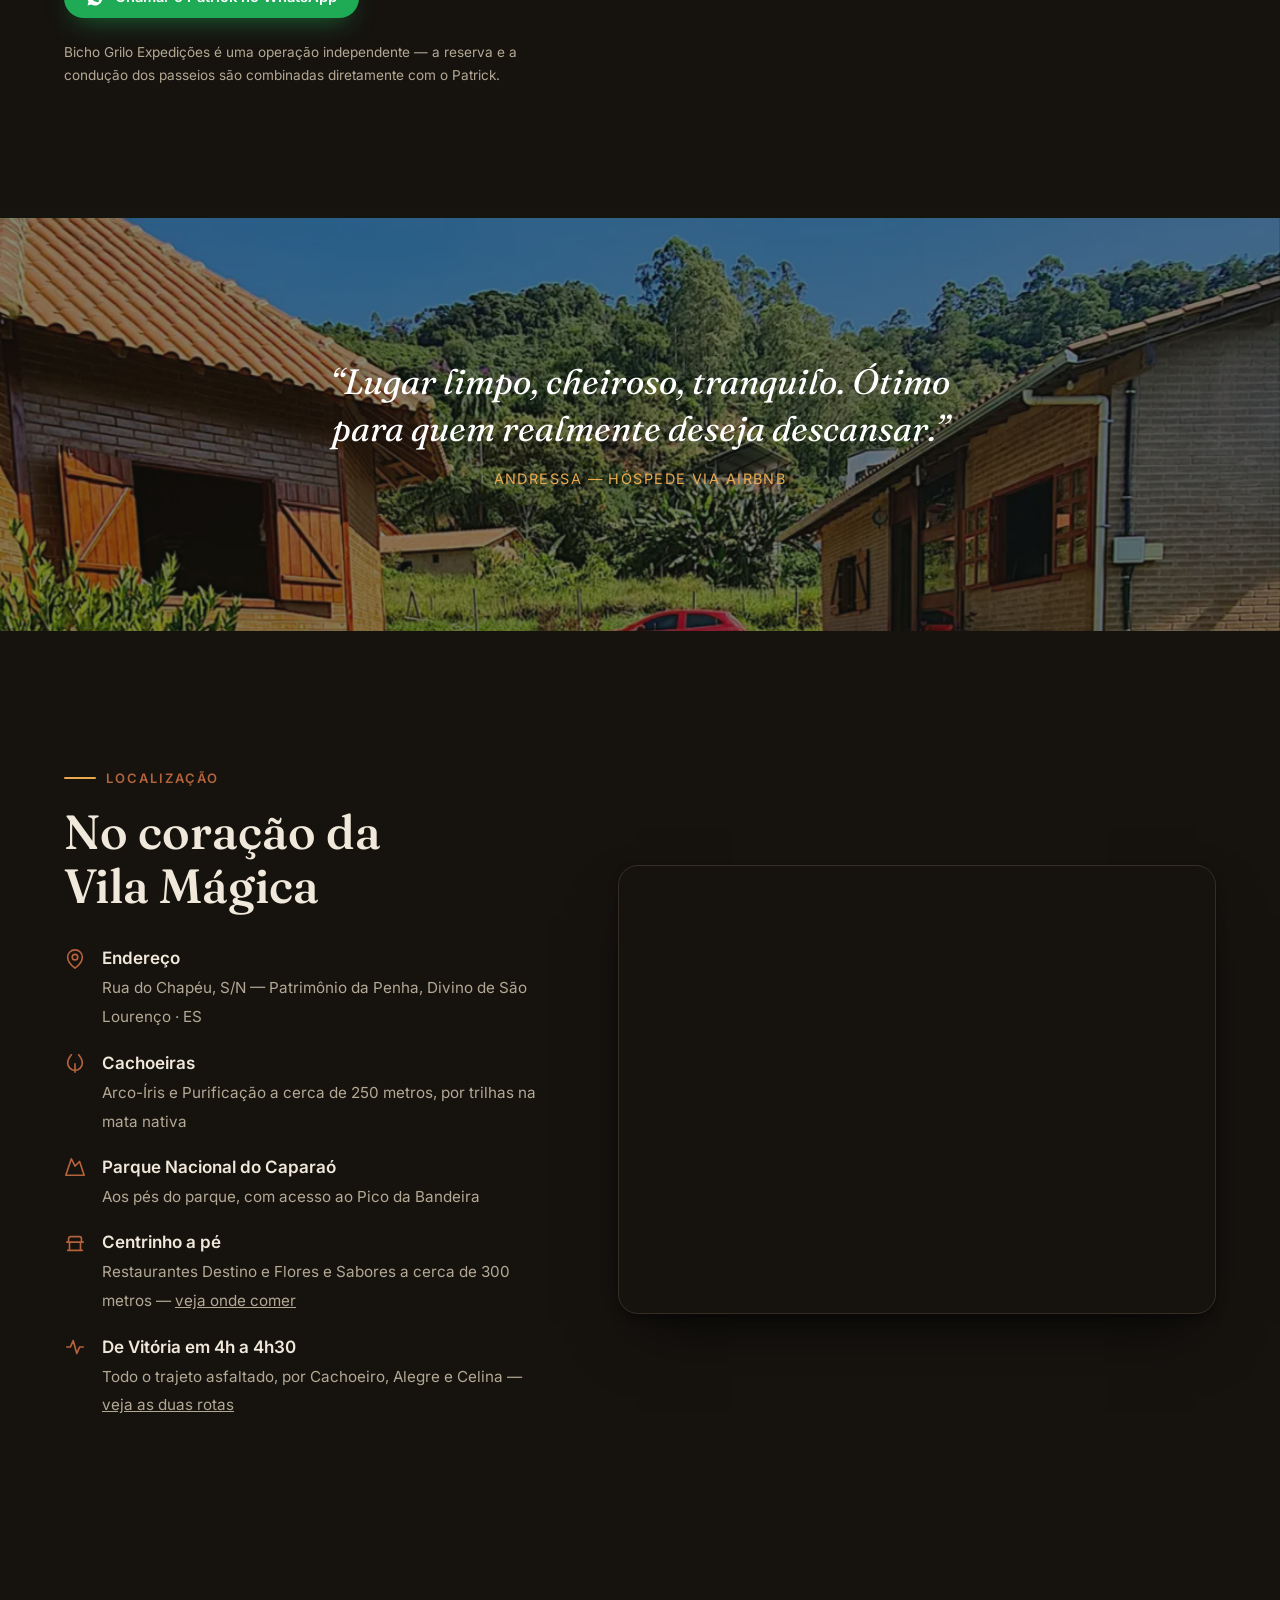
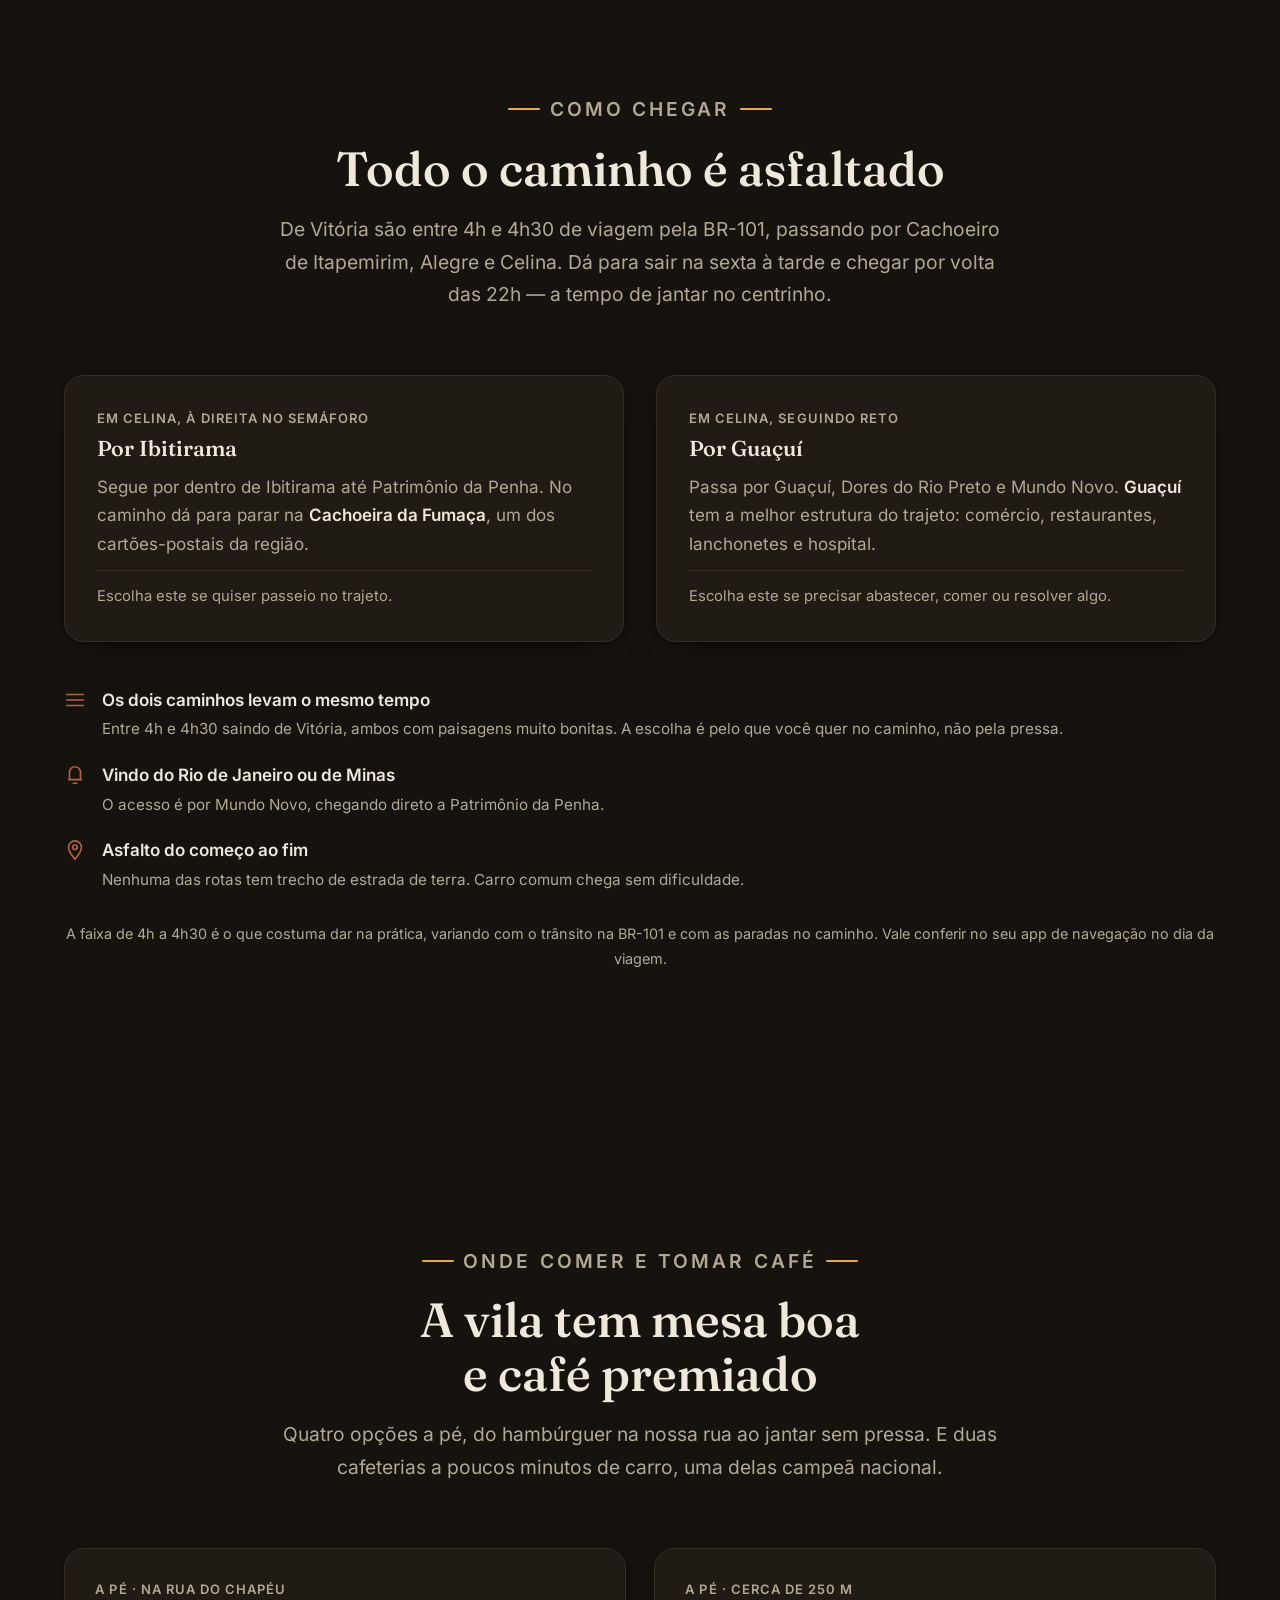
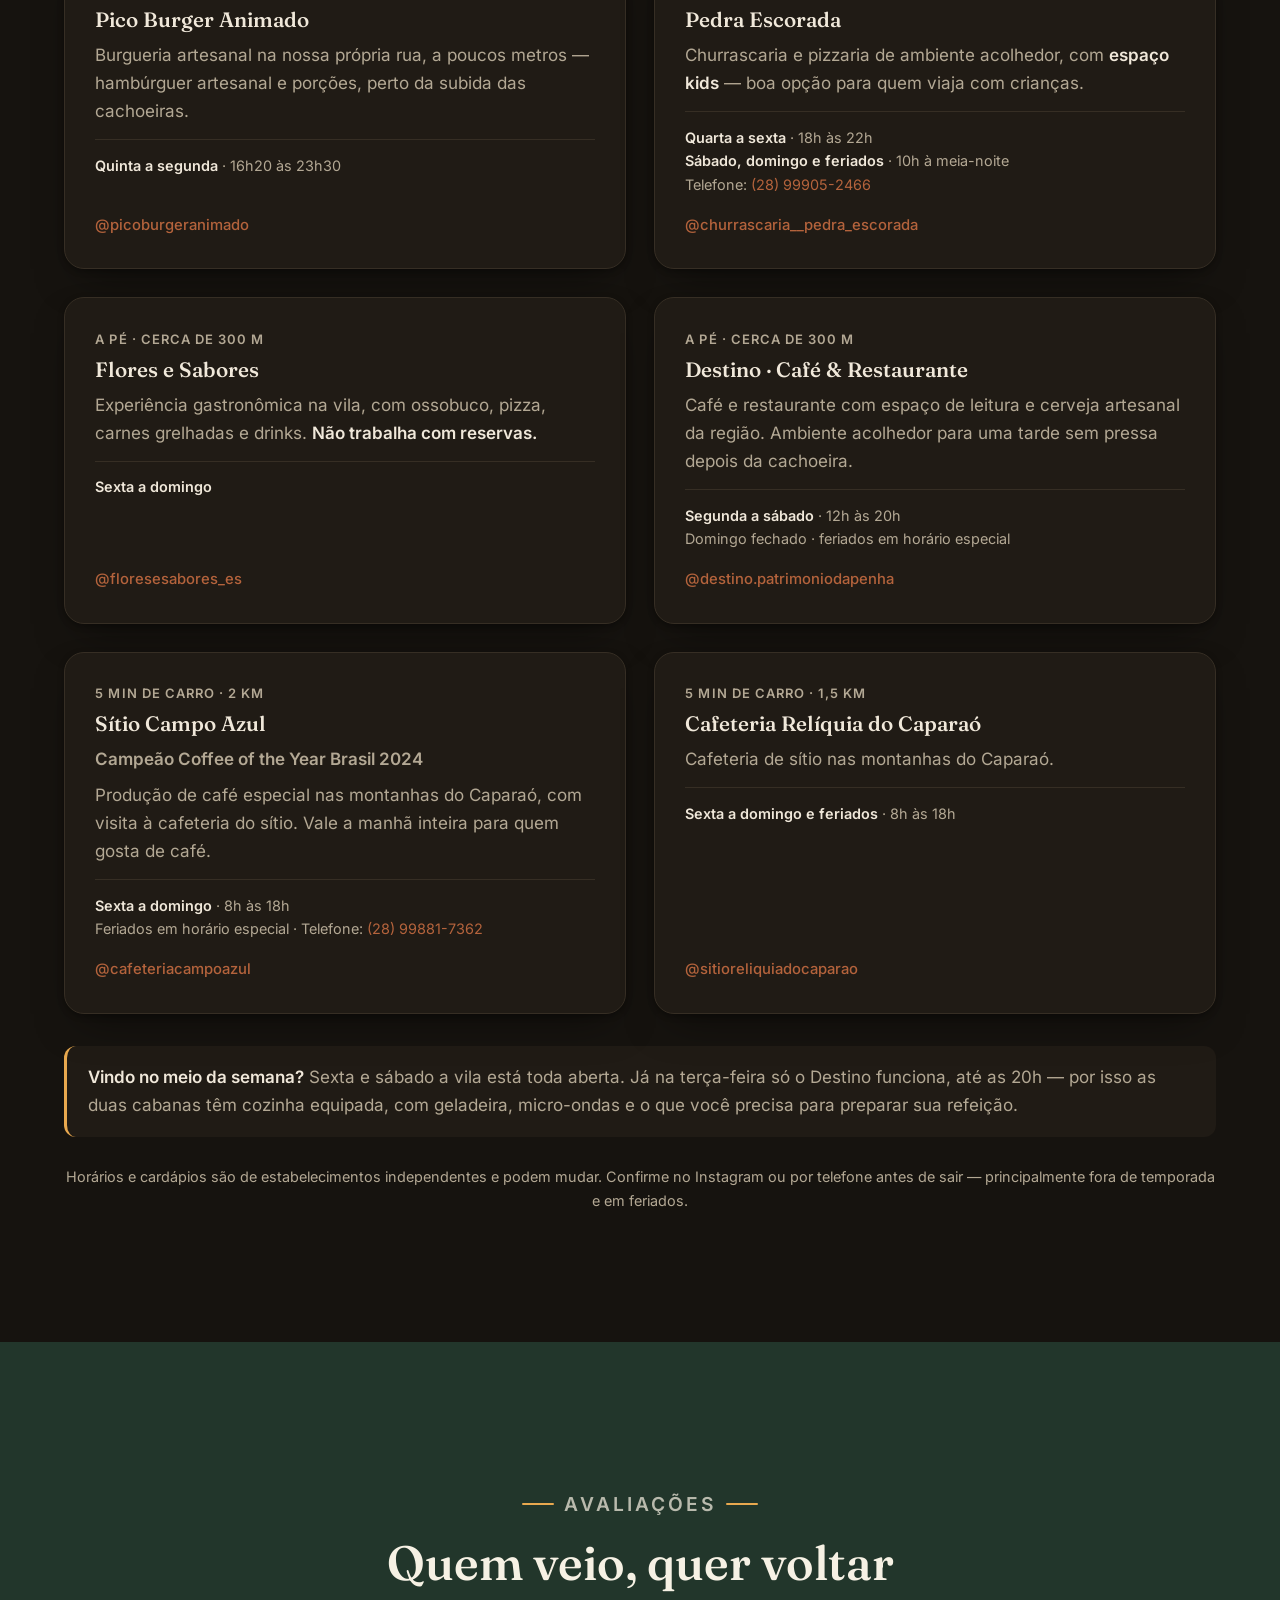
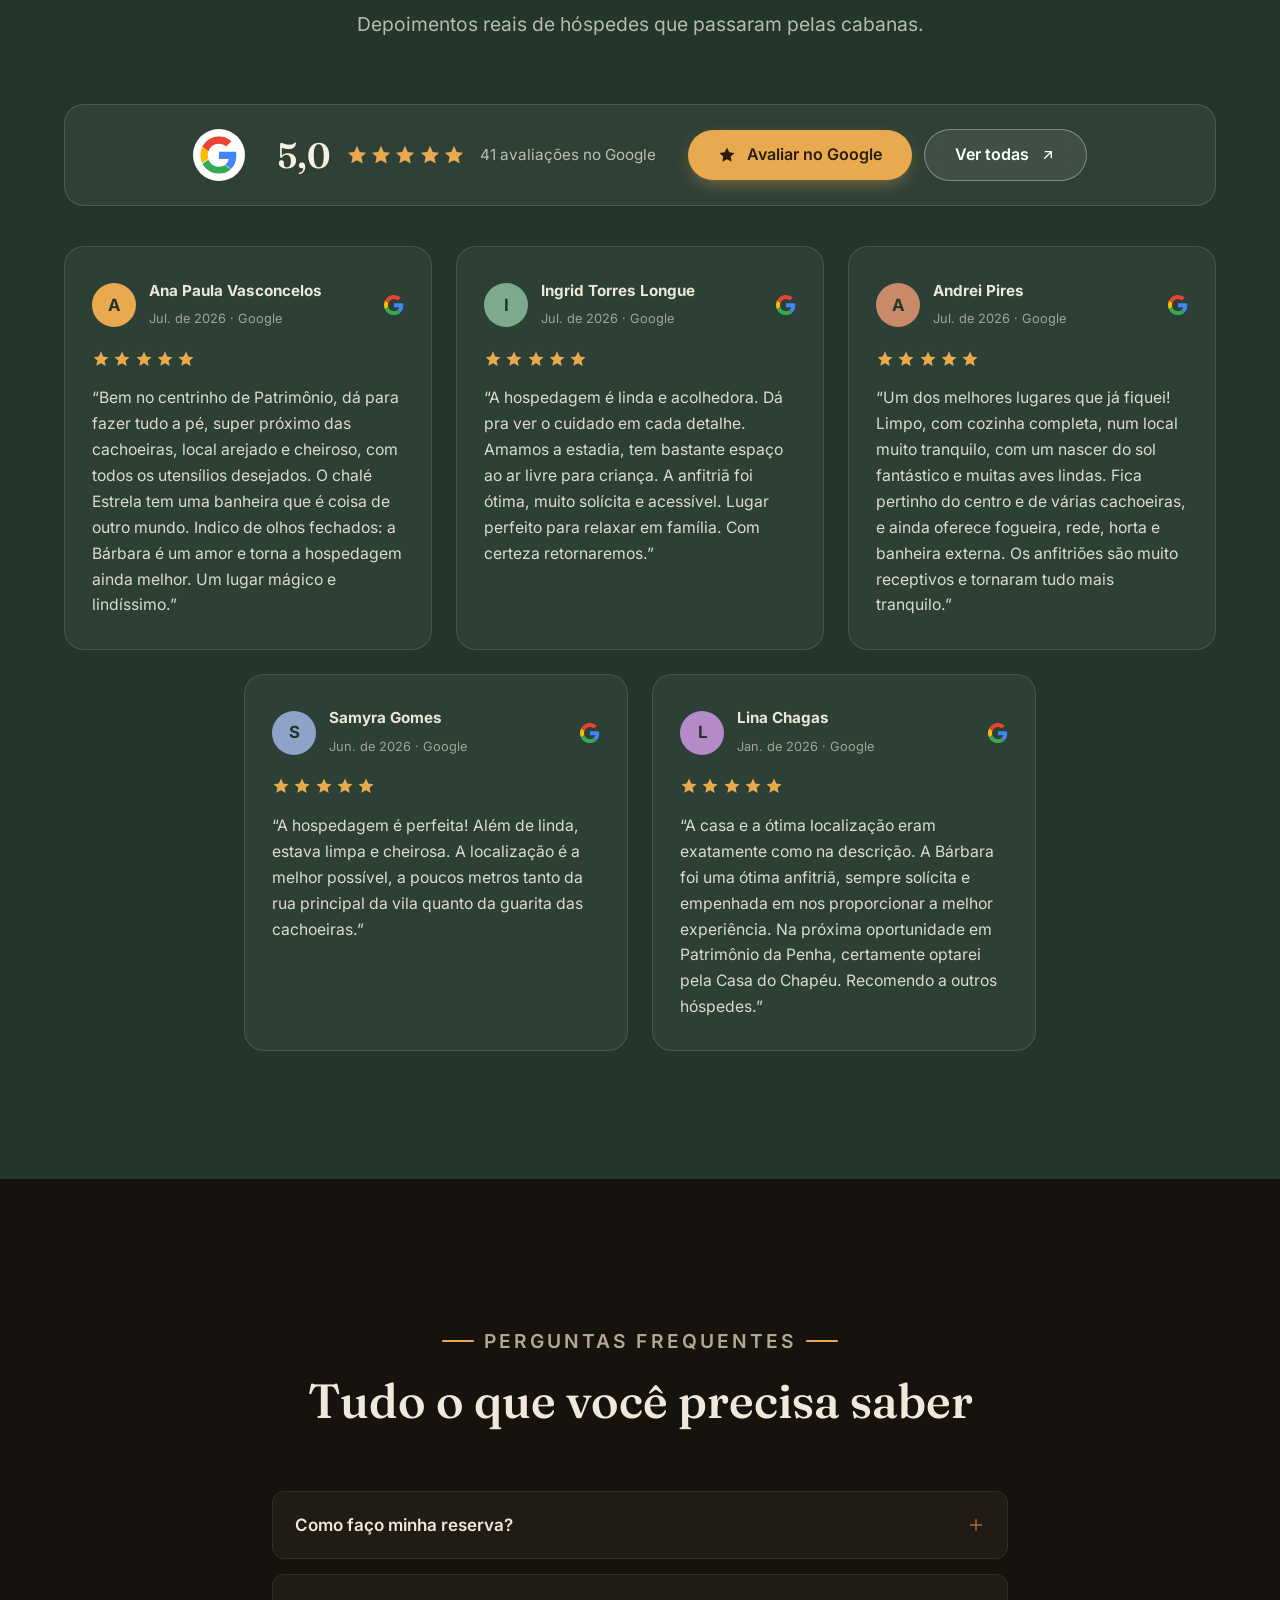
==== commit e1e9d8ec: "fix: atualiza reviewCount do aggregateRating para 52 (Google) Co-Authored-By: Claude Sonnet 5.5 <nor" ====
--- a/index.html
+++ b/index.html
@@ -137,7 +137,7 @@
     "aggregateRating": {
       "@type": "AggregateRating",
       "ratingValue": "5.0",
-      "reviewCount": "41",
+      "reviewCount": "52",
       "bestRating": "5"
     },
     "review": [
